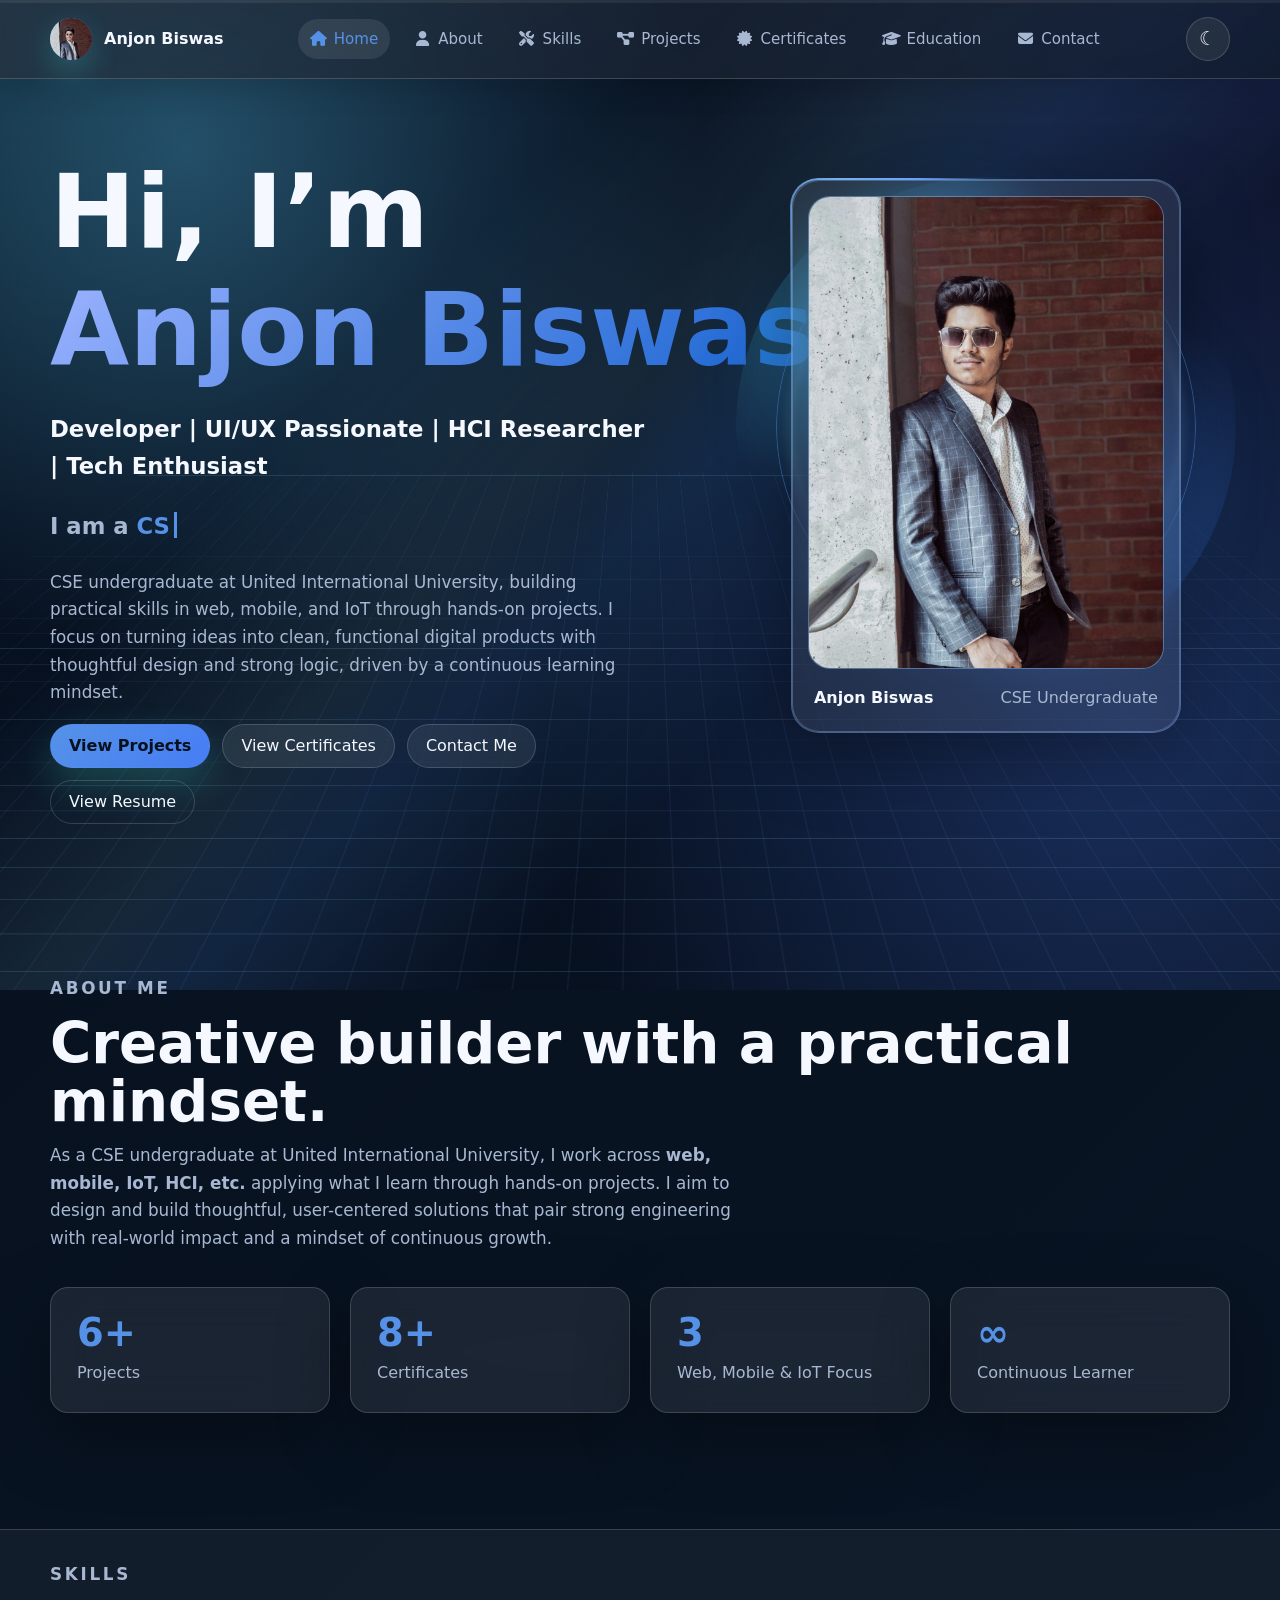
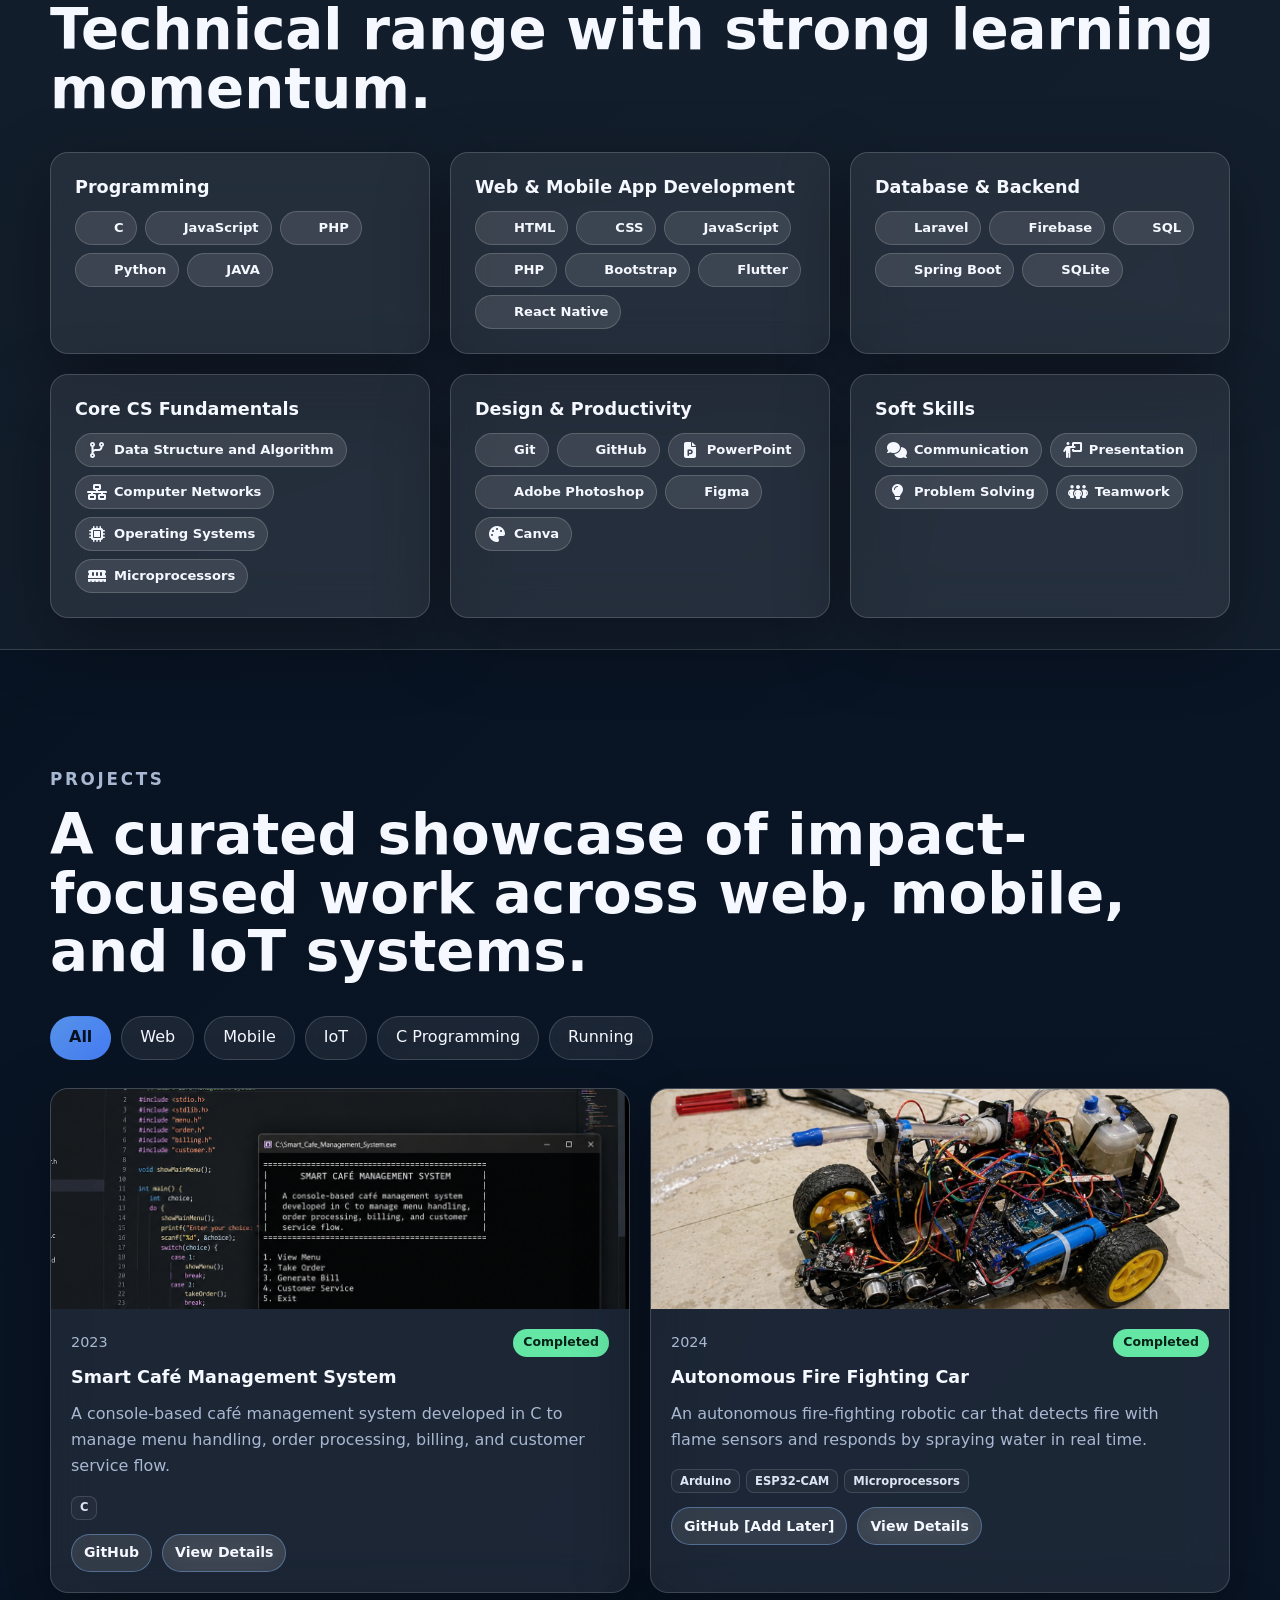
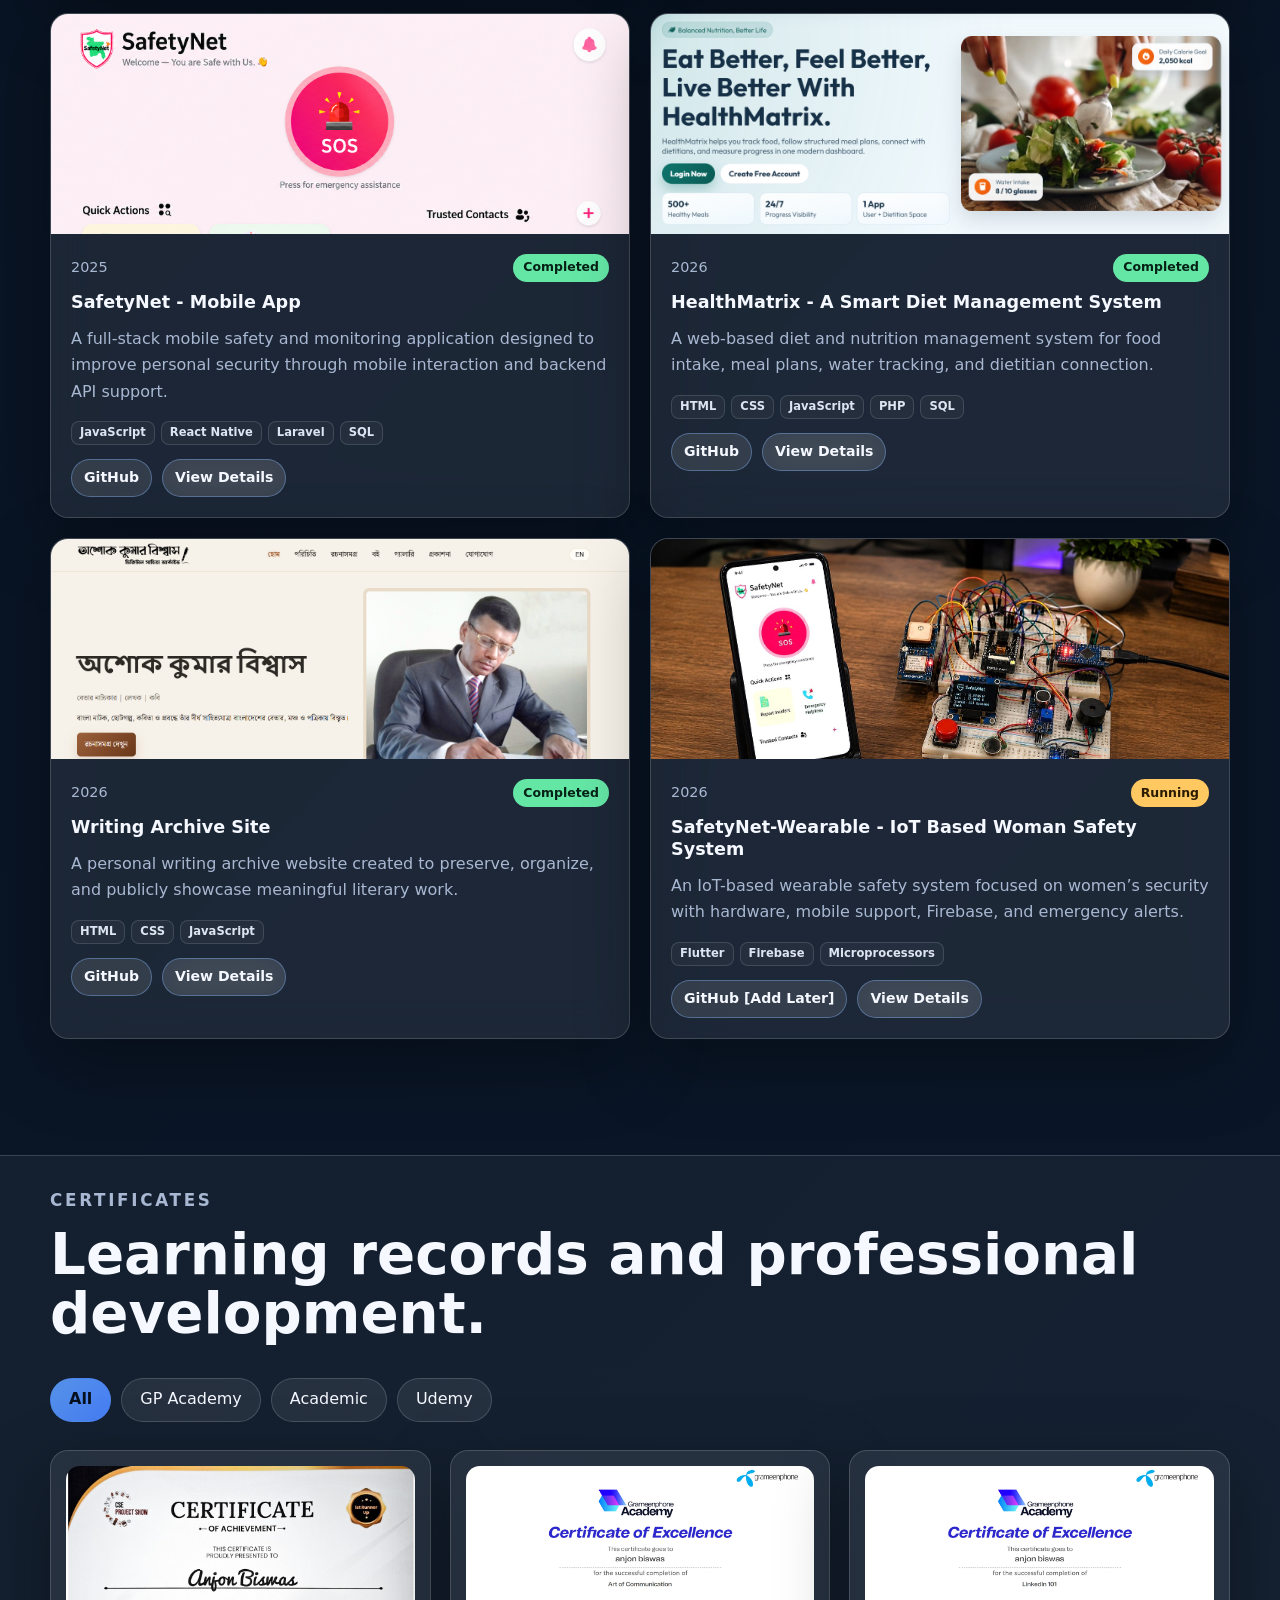
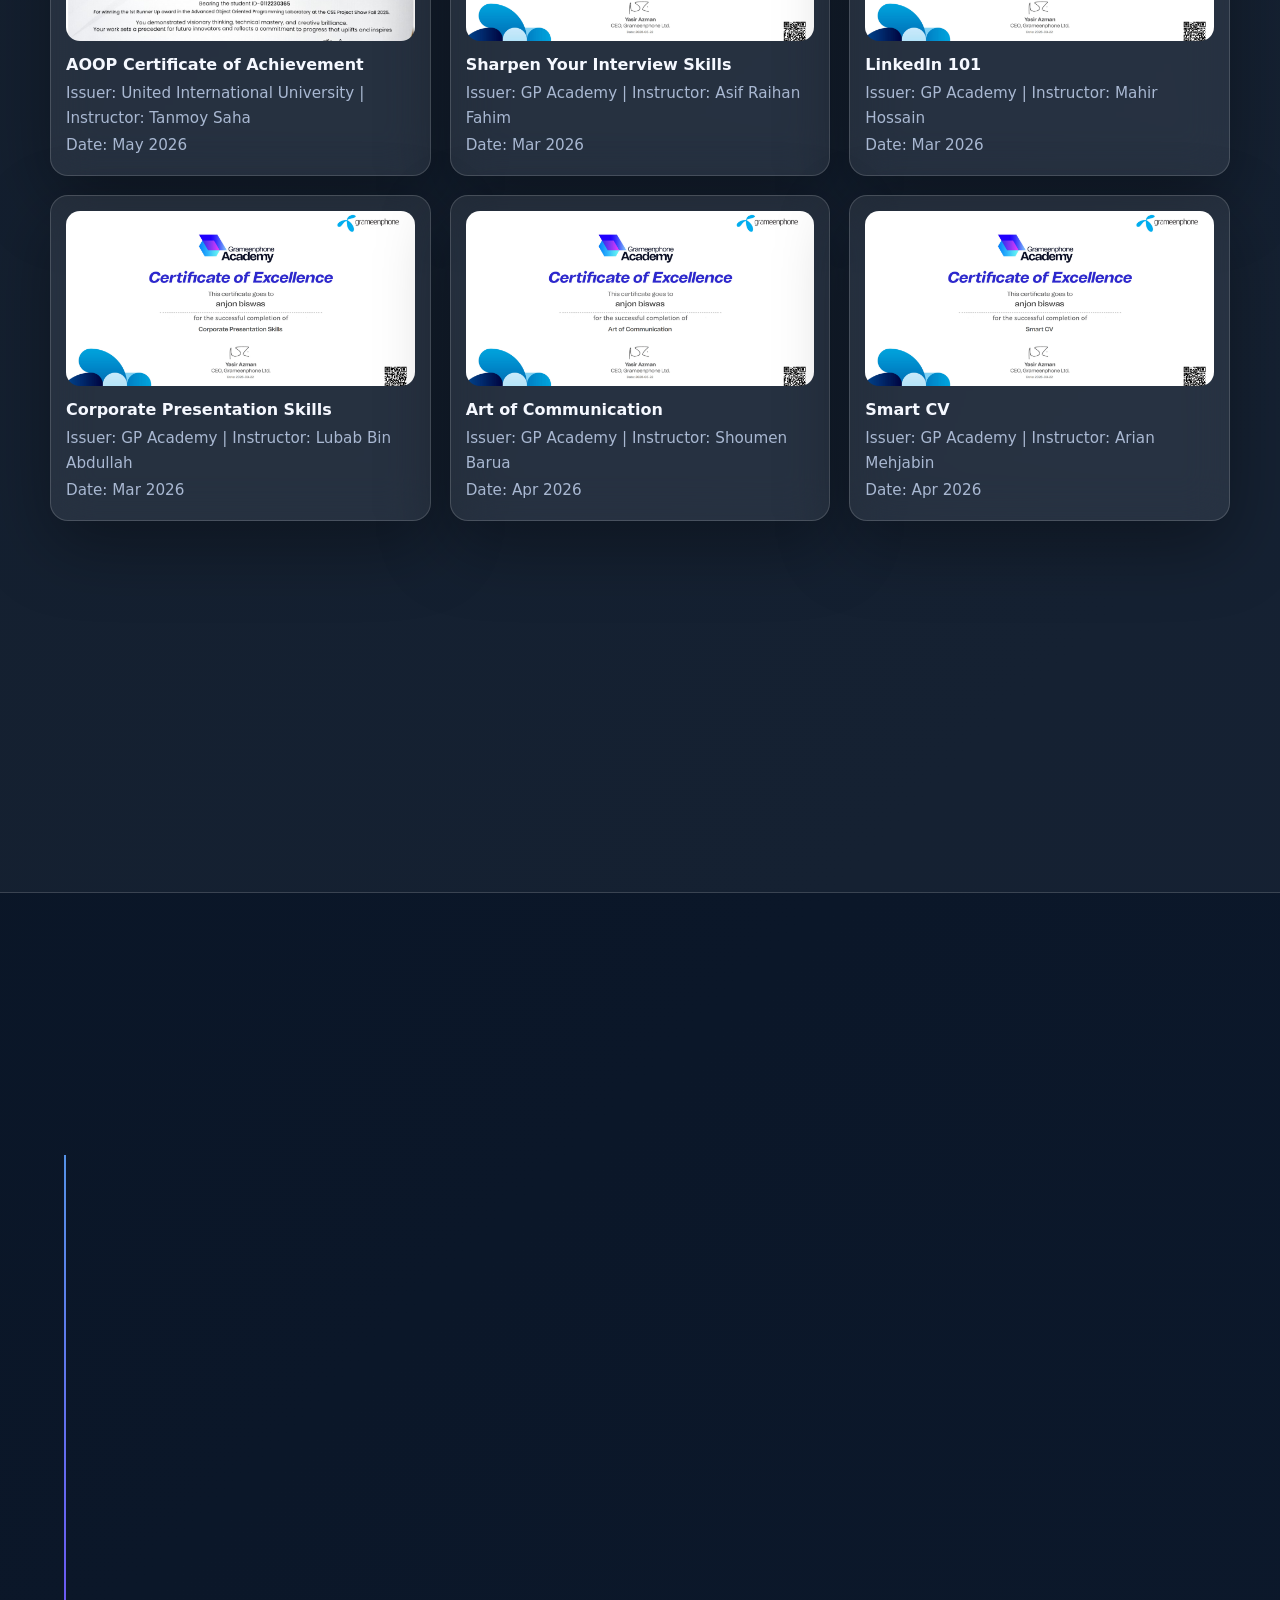
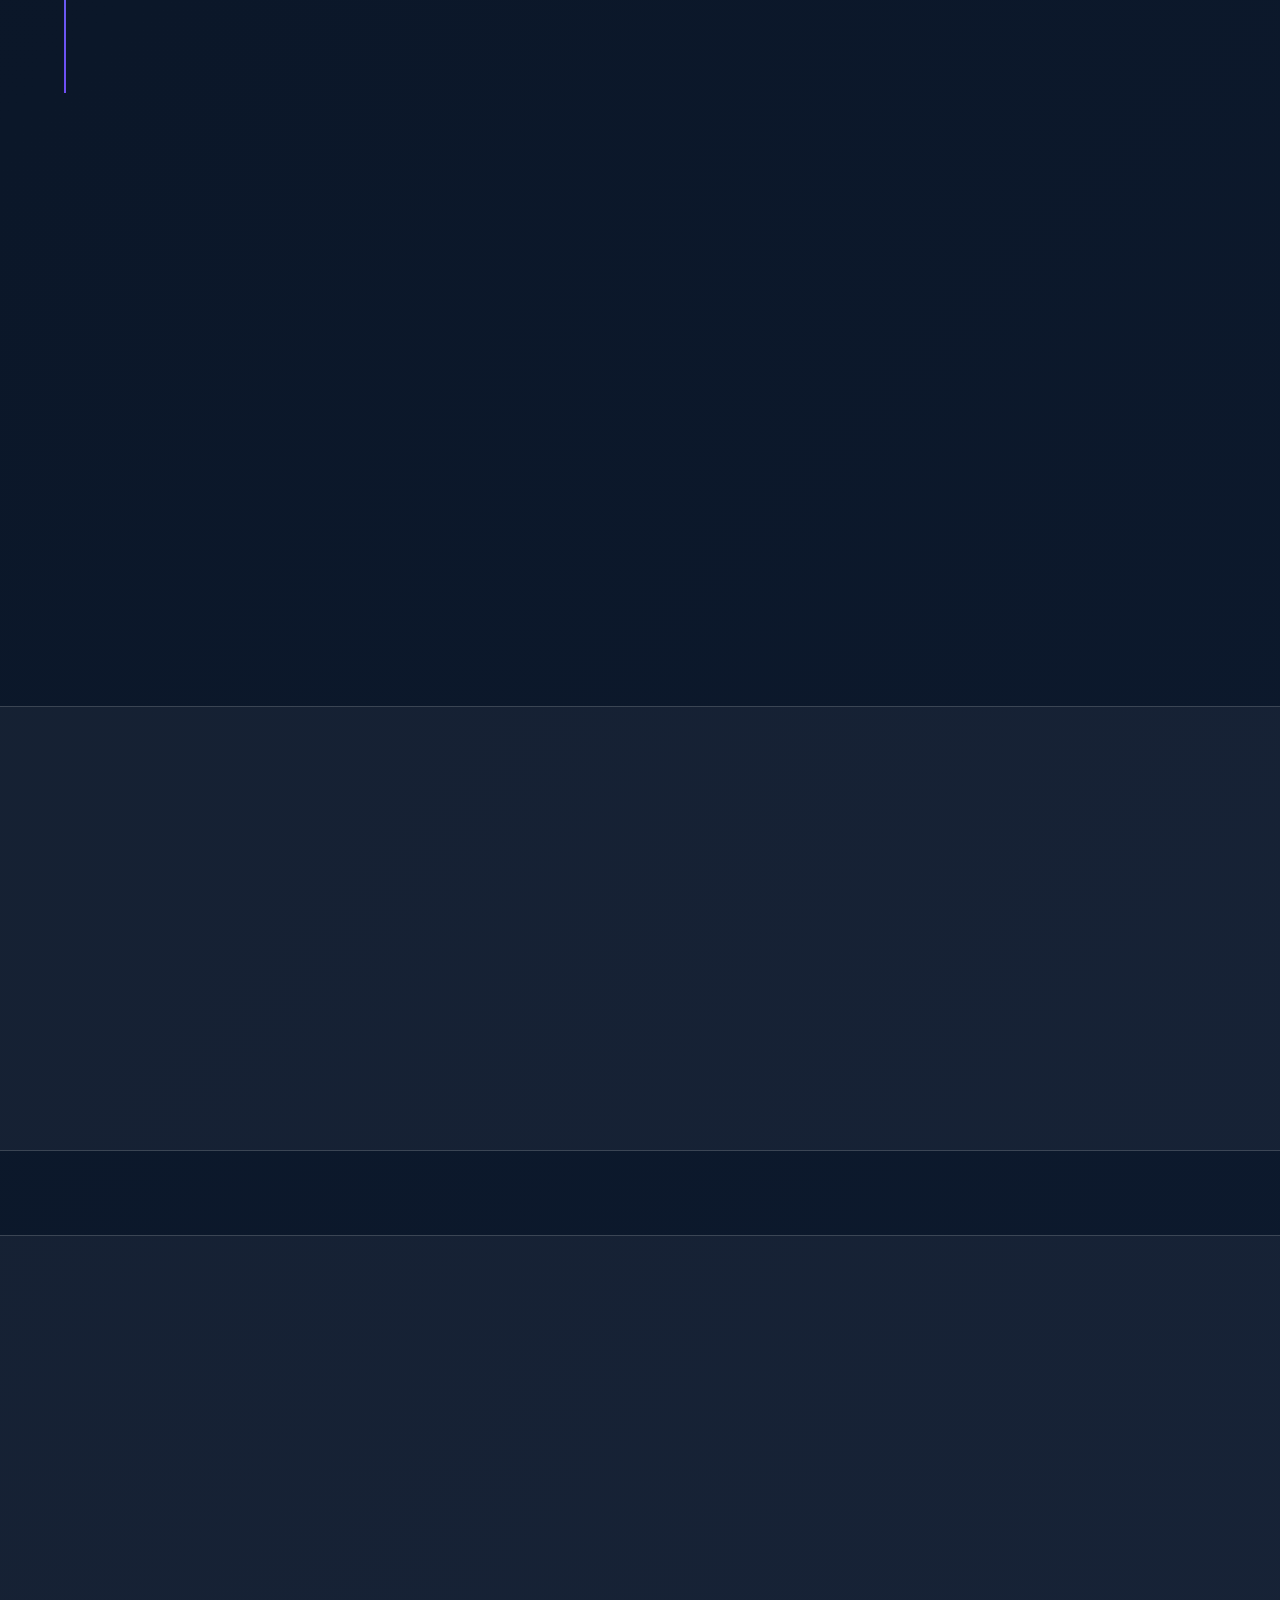
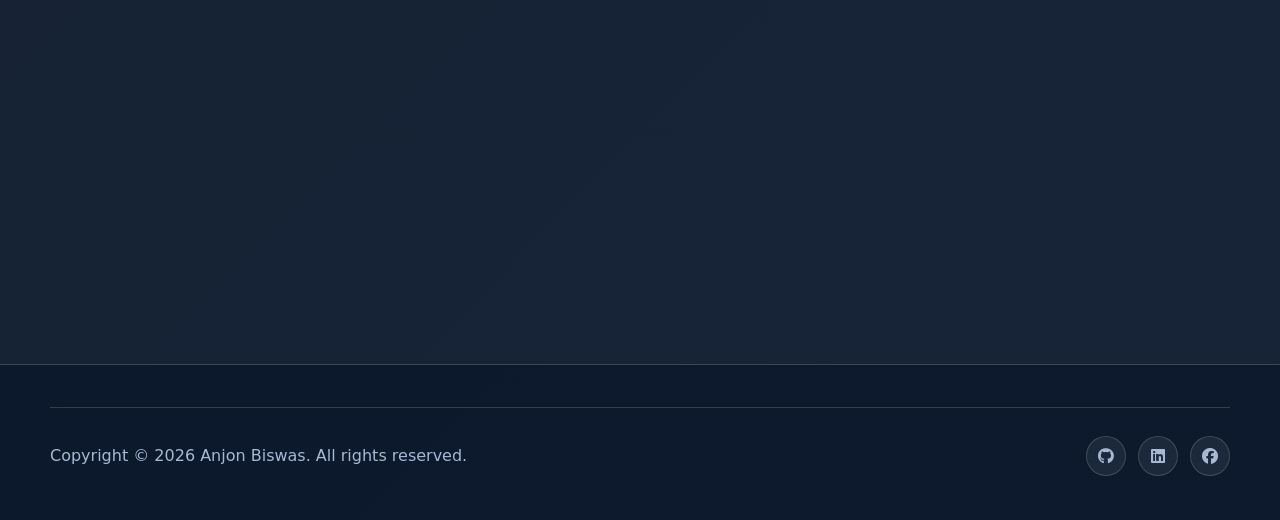
==== index.html @ 7ba8fc18 "UI updated" ====
<!DOCTYPE html>
<html lang="en">
<head>
  <meta charset="UTF-8">
  <meta name="viewport" content="width=device-width, initial-scale=1.0">
  <meta name="description" content="Personal portfolio website for Anjon Biswas, showcasing projects, certificates, skills, education, achievements, experience, and contact information.">
  <title>Anjon Biswas | Portfolio</title>
  <link rel="stylesheet" href="https://cdn.jsdelivr.net/gh/devicons/devicon@latest/devicon.min.css">
  <link rel="stylesheet" href="https://cdnjs.cloudflare.com/ajax/libs/font-awesome/6.5.2/css/all.min.css">
  <link rel="stylesheet" href="style.css">
</head>
<body>
  <div class="scroll-progress" aria-hidden="true">
    <span class="scroll-progress-bar"></span>
  </div>
  <header class="site-header" id="top">
        <nav class="navbar" aria-label="Primary navigation">
      <a href="#home" class="brand" aria-label="Anjon Biswas home">
        <span class="brand-mark">
          <img src="assets/IMG_20250122_001423_316%20copy.jpg" alt="Anjon Biswas logo portrait" class="brand-mark-image">
        </span>
        <span>Anjon Biswas</span>
      </a>

      <div class="nav-panel">
        <ul class="nav-links">
          <li><a href="#home" class="nav-link active"><i class="fa-solid fa-house" aria-hidden="true"></i><span>Home</span></a></li>
          <li><a href="#about" class="nav-link"><i class="fa-solid fa-user" aria-hidden="true"></i><span>About</span></a></li>
          <li><a href="#skills" class="nav-link"><i class="fa-solid fa-screwdriver-wrench" aria-hidden="true"></i><span>Skills</span></a></li>
          <li><a href="#projects" class="nav-link"><i class="fa-solid fa-diagram-project" aria-hidden="true"></i><span>Projects</span></a></li>
          <li><a href="#certificates" class="nav-link"><i class="fa-solid fa-certificate" aria-hidden="true"></i><span>Certificates</span></a></li>
          <li><a href="#education" class="nav-link"><i class="fa-solid fa-graduation-cap" aria-hidden="true"></i><span>Education</span></a></li>
          <li><a href="#contact" class="nav-link"><i class="fa-solid fa-envelope" aria-hidden="true"></i><span>Contact</span></a></li>
        </ul>
      </div>

      <div class="nav-actions">
        <button class="theme-toggle" type="button" aria-label="Toggle dark and light mode">
          <span class="theme-icon" aria-hidden="true">?</span>
        </button>
        <button class="nav-toggle" type="button" aria-label="Open navigation menu" aria-expanded="false">
          <span></span>
          <span></span>
          <span></span>
        </button>
      </div>
    </nav>
  </header>

  <main>
    <section class="hero section" id="home">
      <div class="hero-bg" aria-hidden="true">
        <span class="shape shape-one"></span>
        <span class="shape shape-two"></span>
        <span class="shape shape-three"></span>
      </div>

      <div class="hero-content">
        <div class="hero-copy reveal">
                  <h1>Hi, I’m <span>Anjon Biswas</span></h1>
          <p class="hero-role">Developer | UI/UX Passionate | HCI Researcher | Tech Enthusiast</p>
          <p class="typing-line">I am a <span id="typingText"></span><span class="cursor" aria-hidden="true"></span></p>
          <p class="hero-intro">
CSE undergraduate at United International University, building practical skills in web, mobile, and IoT through hands-on projects. I focus on turning ideas into clean, functional digital products with thoughtful design and strong logic, driven by a continuous learning mindset.          </p>

          <div class="hero-actions" aria-label="Portfolio actions">
            <a href="#projects" class="btn btn-primary">View Projects</a>
            <a href="#certificates" class="btn btn-secondary">View Certificates</a>
            <a href="#contact" class="btn btn-secondary">Contact Me</a>
            <button id="viewCvBtn" class="btn btn-ghost" type="button" aria-label="View CV">View Resume</button>
          </div>
        </div>

        <div class="hero-visual reveal">
          <div class="profile-orbit" aria-hidden="true"></div>
          <div class="profile-card">
            <div class="profile-photo">
              <img src="assets/IMG_20250122_001423_316%20copy.jpg" alt="Portrait photo of Anjon Biswas">
            </div>
            <div class="profile-meta">
              <strong>Anjon Biswas</strong>
              <span>CSE Undergraduate</span>
            </div>
          </div>
        </div>
      </div>
    </section>

    <section class="section" id="about">
      <div class="section-heading reveal">
        <p class="eyebrow">About Me</p>
        <h2>Creative builder with a practical mindset.</h2>
        <p>
          As a CSE undergraduate at United International University, I work across <b>web, mobile, IoT, HCI, etc.</b> applying what I learn through hands-on projects. I aim to design and build thoughtful, user-centered solutions that pair strong engineering with real-world impact and a mindset of continuous growth.
        </p>
      </div>

      <div class="stats-grid">
        <article class="stat-card reveal">
          <strong data-counter="6">0</strong>
          <span>Projects</span>
        </article>
        <article class="stat-card reveal">
          <strong data-counter="8">0</strong>
          <span>Certificates</span>
        </article>
        <article class="stat-card reveal">
          <strong>3</strong>
          <span>Web, Mobile & IoT Focus</span>
        </article>
        <article class="stat-card reveal">
          <strong>∞</strong>
          <span>Continuous Learner</span>
        </article>
      </div>
    </section>

    <section class="section alt-section" id="skills">
      <div class="section-heading reveal">
        <p class="eyebrow">Skills</p>
        <h2>Technical range with strong learning momentum.</h2>
      </div>

      <div class="skills-grid">
        <article class="skill-card reveal">
          <h3>Programming</h3>
          <div class="badge-list">
            <span class="skill-badge"><i class="devicon-c-plain" aria-hidden="true"></i><span>C</span></span>
            <span class="skill-badge"><i class="devicon-javascript-plain" aria-hidden="true"></i><span>JavaScript</span></span>
            <span class="skill-badge"><i class="devicon-php-plain" aria-hidden="true"></i><span>PHP</span></span>
            <span class="skill-badge"><i class="devicon-python-plain" aria-hidden="true"></i><span>Python</span></span>
            <span class="skill-badge"><i class="devicon-java-plain" aria-hidden="true"></i><span>JAVA</span></span>
          </div>
        </article>
        <article class="skill-card reveal">
          <h3>Web & Mobile App Development</h3>
          <div class="badge-list">
            <span class="skill-badge"><i class="devicon-html5-plain" aria-hidden="true"></i><span>HTML</span></span>
            <span class="skill-badge"><i class="devicon-css3-plain" aria-hidden="true"></i><span>CSS</span></span>
            <span class="skill-badge"><i class="devicon-javascript-plain" aria-hidden="true"></i><span>JavaScript</span></span>
            <span class="skill-badge"><i class="devicon-php-plain" aria-hidden="true"></i><span>PHP</span></span>
                        <span class="skill-badge"><i class="devicon-bootstrap-plain" aria-hidden="true"></i><span>Bootstrap</span></span>
                                   <span class="skill-badge"><i class="devicon-flutter-plain" aria-hidden="true"></i><span>Flutter</span></span>
 <span class="skill-badge"><i class="devicon-react-original" aria-hidden="true"></i><span>React Native</span></span>

          </div>
        </article>
        
        <article class="skill-card reveal">
          <h3>Database & Backend</h3>
          <div class="badge-list">
            <span class="skill-badge"><i class="devicon-laravel-plain" aria-hidden="true"></i><span>Laravel</span></span>
            <span class="skill-badge"><i class="devicon-firebase-plain" aria-hidden="true"></i><span>Firebase</span></span>
                        <span class="skill-badge"><i class="devicon-azuresqldatabase-plain" aria-hidden="true"></i><span>SQL</span></span>
<span class="skill-badge"><i class="devicon-spring-plain" aria-hidden="true"></i><span>Spring Boot</span></span>

            <span class="skill-badge"><i class="devicon-sqlite-plain" aria-hidden="true"></i><span>SQLite</span></span>
          </div>
        </article>
        <article class="skill-card reveal">
          <h3>Core CS Fundamentals</h3>
          <div class="badge-list">
            <span class="skill-badge"><i class="fa-solid fa-code-branch" aria-hidden="true"></i><span>Data Structure and Algorithm</span></span>
            <span class="skill-badge"><i class="fa-solid fa-network-wired" aria-hidden="true"></i><span>Computer Networks</span></span>
            <span class="skill-badge"><i class="fa-solid fa-microchip" aria-hidden="true"></i><span>Operating Systems</span></span>
            <span class="skill-badge"><i class="fa-solid fa-memory" aria-hidden="true"></i><span>Microprocessors</span></span>
          </div>
        </article>
        <article class="skill-card reveal">
          <h3>Design & Productivity</h3>
          <div class="badge-list">
            <span class="skill-badge"><i class="devicon-git-plain" aria-hidden="true"></i><span>Git</span></span>
            <span class="skill-badge"><i class="devicon-github-original" aria-hidden="true"></i><span>GitHub</span></span>
            <span class="skill-badge"><i class="fa-solid fa-file-powerpoint" aria-hidden="true"></i><span>PowerPoint</span></span><span class="skill-badge"><i class="devicon-photoshop-plain" aria-hidden="true"></i><span>Adobe Photoshop</span></span>
            <span class="skill-badge"><i class="devicon-figma-plain" aria-hidden="true"></i><span>Figma</span></span>
            
            <span class="skill-badge"><i class="fa-solid fa-palette" aria-hidden="true"></i><span>Canva</span></span>
          </div>
        </article>
        <article class="skill-card reveal">
          <h3>Soft Skills</h3>
          <div class="badge-list">
            <span class="skill-badge"><i class="fa-solid fa-comments" aria-hidden="true"></i><span>Communication</span></span>
            <span class="skill-badge"><i class="fa-solid fa-person-chalkboard" aria-hidden="true"></i><span>Presentation</span></span>
            <span class="skill-badge"><i class="fa-solid fa-lightbulb" aria-hidden="true"></i><span>Problem Solving</span></span>
            <span class="skill-badge"><i class="fa-solid fa-people-group" aria-hidden="true"></i><span>Teamwork</span></span>
          </div>
        </article>
      </div>
    </section>

    <section class="section" id="projects">
      <div class="section-heading reveal">
        <p class="eyebrow">Projects</p>
        <h2>A curated showcase of impact-focused work across web, mobile, and IoT systems.</h2>
      </div>

      <div class="filter-row reveal" aria-label="Project filters">
        <button class="filter-btn active" type="button" data-project-filter="all">All</button>
        <button class="filter-btn" type="button" data-project-filter="web">Web</button>
        <button class="filter-btn" type="button" data-project-filter="mobile">Mobile</button>
        <button class="filter-btn" type="button" data-project-filter="iot">IoT</button>
        <button class="filter-btn" type="button" data-project-filter="c-programming">C Programming</button>
        <button class="filter-btn" type="button" data-project-filter="running">Running</button>
      </div>

      <div class="project-grid">
        <article class="project-card reveal" data-category="c-programming" data-status="Completed">
          <div class="project-image">
            <img src="assets/Smart Café Management System.png" alt="Screenshot of Smart Café Management System">
          </div>
          <div class="project-body">
            <div class="project-topline">
              <span>2023</span>
              <span class="status completed">Completed</span>
            </div>
            <h3>Smart Café Management System</h3>
            <p>A console-based café management system developed in C to manage menu handling, order processing, billing, and customer service flow.</p>
            <div class="badge-list"><span>C</span></div>
            <div class="card-actions">
              <a href="https://github.com/AnjonBiswas/Smart-Cafe-Management-System" target="_blank" rel="noreferrer" aria-label="GitHub repository for Smart Café Management System">GitHub</a>
              <button class="text-btn project-details" type="button">View Details</button>
            </div>
          </div>
        </article>


        <article class="project-card reveal autonomous-fire-card" data-category="iot" data-status="Completed">
          <div class="project-image">
            <img src="assets/Autonomous Fire Fighting Car.png" alt="Prototype of Autonomous Fire Fighting Car">
          </div>
          <div class="project-body">
            <div class="project-topline">
              <span>2024</span>
              <span class="status completed">Completed</span>
            </div>
            <h3>Autonomous Fire Fighting Car</h3>
            <p>An autonomous fire-fighting robotic car that detects fire with flame sensors and responds by spraying water in real time.</p>
            <div class="badge-list"><span>Arduino</span><span>ESP32-CAM</span><span>Microprocessors</span></div>
            <div class="card-actions">
              <a href="#" aria-label="GitHub link placeholder for Autonomous Fire Fighting Car">GitHub [Add Later]</a>
              <button class="text-btn project-details" type="button">View Details</button>
            </div>
          </div>
        </article>

        <article class="project-card reveal" id="project-safetynet-mobile-app" data-category="mobile" data-status="Completed">
          <div class="project-image">
            <img src="assets/SafetyNet-mobile app.png" alt="Screenshot of SafetyNet Mobile App">
          </div>
          <div class="project-body">
            <div class="project-topline">
              <span>2025</span>
              <span class="status completed">Completed</span>
            </div>
            <h3>SafetyNet - Mobile App</h3>
            <p>A full-stack mobile safety and monitoring application designed to improve personal security through mobile interaction and backend API support.</p>
            <div class="badge-list"><span>JavaScript</span><span>React Native</span><span>Laravel</span><span>SQL</span></div>
            <div class="card-actions">
              <a href="https://github.com/AnjonBiswas/SafetyNet-Mobile-App" target="_blank" rel="noreferrer">GitHub</a>
              <button class="text-btn project-details" type="button">View Details</button>
            </div>
          </div>
        </article>

        <article class="project-card reveal" data-category="web" data-status="Completed">
          <div class="project-image">
            <img src="assets/HealthMatrix.png" alt="Screenshot of HealthMatrix system">
          </div>
          <div class="project-body">
            <div class="project-topline">
              <span>2026</span>
              <span class="status completed">Completed</span>
            </div>
            <h3>HealthMatrix - A Smart Diet Management System</h3>
            <p>A web-based diet and nutrition management system for food intake, meal plans, water tracking, and dietitian connection.</p>
            <div class="badge-list"><span>HTML</span><span>CSS</span><span>JavaScript</span><span>PHP</span><span>SQL</span></div>
            <div class="card-actions">
              <a href="https://github.com/AnjonBiswas/HealthMatrix---A-Smart-Diet-Management-System" target="_blank" rel="noreferrer">GitHub</a>
              <button class="text-btn project-details" type="button">View Details</button>
            </div>
          </div>
        </article>

        <article class="project-card reveal" data-category="web" data-status="Completed">
          <div class="project-image">
            <img src="assets/Writing Archive Site.png" alt="Screenshot of Writing Archive Site">
          </div>
          <div class="project-body">
            <div class="project-topline">
              <span>2026</span>
              <span class="status completed">Completed</span>
            </div>
            <h3>Writing Archive Site</h3>
            <p>A personal writing archive website created to preserve, organize, and publicly showcase meaningful literary work.</p>
            <div class="badge-list"><span>HTML</span><span>CSS</span><span>JavaScript</span></div>
            <div class="card-actions">
              <a href="https://github.com/AnjonBiswas/writing_archive_site" target="_blank" rel="noreferrer">GitHub</a>
              <button class="text-btn project-details" type="button">View Details</button>
            </div>
          </div>
        </article>

        <article class="project-card reveal" data-category="iot mobile running" data-status="Running / In Progress">
          <div class="project-image">
            <img src="assets/SafetyNet-Wearable.jpg" alt="Screenshot of SafetyNet-Wearable system">
          </div>
          <div class="project-body">
            <div class="project-topline">
              <span>2026</span>
              <span class="status running">Running</span>
            </div>
            <h3>SafetyNet-Wearable - IoT Based Woman Safety System</h3>
            <p>An IoT-based wearable safety system focused on women’s security with hardware, mobile support, Firebase, and emergency alerts.</p>
            <div class="badge-list"><span>Flutter</span><span>Firebase</span><span>Microprocessors</span></div>
            <div class="card-actions">
              <a href="#" aria-label="GitHub link placeholder for SafetyNet Wearable">GitHub [Add Later]</a>
              <button class="text-btn project-details" type="button">View Details</button>
            </div>
          </div>
        </article>
      </div>
    </section>

    <section class="section alt-section" id="certificates">
      <div class="section-heading reveal">
        <p class="eyebrow">Certificates</p>
        <h2>Learning records and professional development.</h2>
      </div>

      <div class="filter-row reveal" aria-label="Certificate filters">
        <button class="filter-btn active" type="button" data-certificate-filter="all">All</button>
        <button class="filter-btn" type="button" data-certificate-filter="GP Academy">GP Academy</button>
        <button class="filter-btn" type="button" data-certificate-filter="United International University">Academic</button>
        <button class="filter-btn" type="button" data-certificate-filter="Udemy">Udemy</button>
      </div>

      <div class="certificate-grid">
        <article class="certificate-card reveal" data-issuer="United International University">
          <div class="certificate-image">
            <img src="assets/Award%20Certificate%20AOOP.jpg" alt="Advanced Object-Oriented Programming Excellence Award">
          </div>
          <h3>AOOP Certificate of Achievement</h3>
          <p>Issuer: United International University <span class="certificate-instructor">Instructor: Tanmoy Saha</span></p>
          <p>Date: May 2026</p>
        </article>
        <article class="certificate-card reveal" data-issuer="GP Academy">
          <div class="certificate-image">
            <img src="assets/certificate-sharpen-your-interview-skills.jpg" alt="Sharpen Your Interview Skills certificate">
          </div>
          <h3>Sharpen Your Interview Skills</h3>
          <p>Issuer: GP Academy <span class="certificate-instructor">Instructor: Asif Raihan Fahim</span></p>
          <p>Date: Mar 2026</p>
        </article>
        <article class="certificate-card reveal" data-issuer="GP Academy">
          <div class="certificate-image">
            <img src="assets/certificate-linkedin-101.jpg" alt="LinkedIn 101 certificate">
          </div>
          <h3>LinkedIn 101</h3>
          <p>Issuer: GP Academy <span class="certificate-instructor">Instructor: Mahir Hossain</span></p>
          <p>Date: Mar 2026</p>
        </article>
        <article class="certificate-card reveal" data-issuer="GP Academy">
          <div class="certificate-image">
            <img src="assets/certificate-corporate-presentation-skills.jpg" alt="Corporate Presentation Skills certificate">
          </div>
          <h3>Corporate Presentation Skills</h3>
          <p>Issuer: GP Academy <span class="certificate-instructor">Instructor: Lubab Bin Abdullah</span></p>
          <p>Date: Mar 2026</p>
        </article>
        <article class="certificate-card reveal" data-issuer="GP Academy">
          <div class="certificate-image">
            <img src="assets/certificate-art-of-communication.jpg" alt="Art of Communication certificate">
          </div>
          <h3>Art of Communication</h3>
          <p>Issuer: GP Academy <span class="certificate-instructor">Instructor: Shoumen Barua</span></p>
          <p>Date: Apr 2026</p>
        </article>
        <article class="certificate-card reveal" data-issuer="GP Academy">
          <div class="certificate-image">
            <img src="assets/certificate-smart-cv.jpg" alt="Smart CV certificate">
          </div>
          <h3>Smart CV</h3>
          <p>Issuer: GP Academy <span class="certificate-instructor">Instructor: Arian Mehjabin</span></p>
          <p>Date: Apr 2026</p>
        </article>
        <article class="certificate-card reveal" data-issuer="Udemy">
          <div class="certificate-image">
            <img src="assets/Master%20HTML%20and%20CSS%20by%20building%20real%20world%20projects.jpg" alt="Master HTML and CSS by Building Real World Projects certificate">
          </div>
          <h3>Master HTML and CSS by Building Real World Projects</h3>
          <p>Issuer: Udemy <span class="certificate-instructor">Instructor: Anisul Islam</span></p>
          <p>Date: Mar 2025</p>
        </article>
        <article class="certificate-card reveal" data-issuer="Udemy">
          <div class="certificate-image">
            <img src="assets/Deep%20Dive%20into%20OpenAI%20Models.jfif" alt="Deep Dive into OpenAI Models certificate">
          </div>
          <h3>Deep Dive into OpenAI Models: Master o3, o4-mini & Beyond</h3>
          <p>Issuer: Udemy <span class="certificate-instructor">Instructor: Anton Voroniuk</span></p>
          <p>Date: Sep 2025</p>
        </article>
      </div>
    </section>

    <section class="section" id="education">
      <div class="section-heading reveal">
        <p class="eyebrow">Education</p>
        <h2>Academic background.</h2>
      </div>

      <div class="timeline">
        <article class="timeline-item reveal">
          <span class="timeline-dot"></span>
          <div class="timeline-card">
            <span class="timeline-date">Currently Studying</span>
            <h3>Degree / Program: Computer Science and Engineering</h3>
            <p>Institution: <a href="https://www.uiu.ac.bd" target="_blank" rel="noreferrer">United International University, Dhaka</a></p>
            <p>Relevant coursework: Software, HCI</p>
          </div>
        </article>
        
        <article class="timeline-item reveal">
          <span class="timeline-dot"></span>
          <div class="timeline-card">
            <span class="timeline-date">2021</span>
            <h3>Degree / Program: Higher Secondary School Certificate (HSC)</h3>
            <p>Institution: <a href="https://jsbgmsc.jessoreboard.gov.bd/" target="_blank" rel="noreferrer">Jashore Shikkha Board Govt. Model School and College</a></p>
            <p>Relevant coursework: Science</p>
          </div>
        </article>
        <article class="timeline-item reveal">
          <span class="timeline-dot"></span>
          <div class="timeline-card">
            <span class="timeline-date">2019</span>
            <h3>Degree / Program: Secondary School Certificate (SSC)</h3>
            <p>Institution: <a href="https://jsbgmsc.jessoreboard.gov.bd/" target="_blank" rel="noreferrer">Jashore Shikkha Board Govt. Model School and College</a></p>
            <p>Relevant coursework: Science</p>
          </div>
        </article>
      </div>
    </section>
    <section class="section" id="achievements">
      <div class="section-heading reveal">
        <p class="eyebrow">Achievements</p>
        <h2>Milestones worth highlighting.</h2>
      </div>

      <div class="achievement-grid">
        <article class="achievement-card reveal">
          <span>Mar 4, 2026</span>
          <h3>1st Runner Up</h3>
          <p>UIU CSE Project Show</p>
          <p><a href="#project-safetynet-mobile-app" class="achievement-link">SafetyNet App</a> was recognized as a top project in AOOP for practical impact, system depth, and presentation quality.</p>
        </article>
      </div>
    </section>

    <section class="section alt-section" id="gallery">
      <div class="section-heading reveal">
        <p class="eyebrow">Gallery / Works</p>
        <h2>Visual archive for projects, certificates, events, and UI designs.</h2>
      </div>

      <div class="gallery-grid">
        <div class="gallery-item reveal">
          <img src="assets/20260304_143246.jpg" alt="Anjon Biswas at a project showcase event">
        </div>
        <div class="gallery-item reveal">
          <img src="assets/IMG_9018%20copy.JPG" alt="Anjon Biswas Presenting Award rest">
        </div>
       
        <div class="gallery-item reveal">
          <img src="assets/SafetyNet_Poster.jpg" alt="SafetyNet project poster design">
        </div>
        
    </section>

    <section class="section contact-section" id="contact">
      <div class="section-heading reveal">
        <p class="eyebrow">Contact</p>
        <h2>Let’s build something meaningful.</h2>
      </div>

      <div class="contact-layout">
        <div class="contact-info reveal">
          <a href="mailto:abanjon123@gmail.com"><i class="fa-solid fa-envelope" aria-hidden="true"></i><span>abanjon123@gmail.com</span></a>
          <a href="https://github.com/AnjonBiswas" target="_blank" rel="noreferrer"><i class="fa-brands fa-github" aria-hidden="true"></i><span>github.com/AnjonBiswas</span></a>
          <a href="https://www.linkedin.com/in/anjonbiswas223/" target="_blank" rel="noreferrer"><i class="fa-brands fa-linkedin" aria-hidden="true"></i><span>linkedin.com/in/anjonbiswas223</span></a>
          <a href="https://www.facebook.com/anjonverse" target="_blank" rel="noreferrer"><i class="fa-brands fa-facebook" aria-hidden="true"></i><span>facebook.com/anjonverse</span></a>
        </div>

        <form class="contact-form reveal" novalidate>
          <div class="form-row">
            <label for="name">Name</label>
            <input type="text" id="name" name="name" placeholder="Your name" required>
          </div>
          <div class="form-row">
            <label for="email">Email</label>
            <input type="email" id="email" name="email" placeholder="you@example.com" required>
          </div>
          <div class="form-row">
            <label for="subject">Subject</label>
            <input type="text" id="subject" name="subject" placeholder="Project, internship, collaboration..." required>
          </div>
          <div class="form-row">
            <label for="message">Message</label>
            <textarea id="message" name="message" rows="5" placeholder="Write your message" required></textarea>
          </div>
          <button class="btn btn-primary" type="submit">Send Message</button>
          <p class="form-status" aria-live="polite"></p>
        </form>
      </div>
    </section>
  </main>

  <footer class="footer">
    <p>Copyright © <span id="year"></span> Anjon Biswas. All rights reserved.</p>
    <div class="footer-links">
      <a href="https://github.com/AnjonBiswas" target="_blank" rel="noreferrer" aria-label="GitHub" title="GitHub"><i class="fa-brands fa-github" aria-hidden="true"></i></a>
      <a href="https://www.linkedin.com/in/anjonbiswas223/" target="_blank" rel="noreferrer" aria-label="LinkedIn" title="LinkedIn"><i class="fa-brands fa-linkedin" aria-hidden="true"></i></a>
      <a href="https://www.facebook.com/anjonverse" target="_blank" rel="noreferrer" aria-label="Facebook" title="Facebook"><i class="fa-brands fa-facebook" aria-hidden="true"></i></a>
    </div>
  </footer>

  <button class="back-to-top" type="button" aria-label="Back to top">↑</button>

  <div class="custom-cursor" aria-hidden="true">
    <span class="cursor-pointer"></span>
  </div>

  <div class="modal" id="modal" aria-hidden="true" role="dialog" aria-modal="true" aria-labelledby="modalTitle">
    <div class="modal-backdrop" data-close-modal></div>
    <div class="modal-panel" role="document">
      <button class="modal-close" type="button" aria-label="Close modal" data-close-modal>&times;</button>
      <div class="modal-media placeholder-media" role="img" aria-label="[Preview Image]"><span>[Project Screenshot]</span></div>
      <p class="eyebrow" id="modalMeta"></p>
      <h2 id="modalTitle"></h2>
      <div id="modalContent"></div>
      <div class="modal-actions" id="modalActions"></div>
    </div>
  </div>


  <div class="modal" id="screenshotModal" aria-hidden="true" role="dialog" aria-modal="true" aria-labelledby="screenshotTitle">
    <div class="modal-backdrop" data-close-screenshot-modal></div>
    <div class="modal-panel screenshot-panel" role="document">
      <button class="modal-close" type="button" aria-label="Close screenshot modal" data-close-screenshot-modal>&times;</button>
      <p class="eyebrow" id="screenshotEyebrow">Project Screenshot</p>
      <h2 id="screenshotTitle">Screenshot</h2>
      <div class="modal-media screenshot-media">
        <button id="screenshotPrevBtn" class="screenshot-arrow screenshot-arrow-prev" type="button" aria-label="View previous image">&#10094;</button>
        <img id="screenshotImage" src="" alt="Project screenshot preview">
        <button id="screenshotNextBtn" class="screenshot-arrow screenshot-arrow-next" type="button" aria-label="View next image">&#10095;</button>
      </div>
      <p id="screenshotCounter" class="screenshot-counter" aria-live="polite"></p>
    </div>
  </div>

  <div class="modal" id="cvModal" aria-hidden="true" role="dialog" aria-modal="true" aria-labelledby="cvTitle">
    <div class="modal-backdrop" data-close-cv-modal></div>
    <div class="modal-panel cv-panel" role="document">
      <button class="modal-close" type="button" aria-label="Close CV modal" data-close-cv-modal>&times;</button>
      <p class="eyebrow">Curriculum Vitae of Anjon Biswas</p>
      <h2 id="cvTitle" class="sr-only">Anjon Biswas - CV</h2>
      <div
        class="cv-view"
        data-pdf-src="assets/Anjon%20-%20Graduate%20Professional%20Resume.pdf"
        data-pdf-title="Anjon Graduate Professional Resume">
        <div class="cv-toolbar" aria-label="CV viewer controls">
          <a
            id="cvOpenLink"
            class="btn btn-secondary"
            href="assets/Anjon%20-%20Graduate%20Professional%20Resume.pdf"
            target="_blank"
            rel="noreferrer">Open PDF</a>
          <buttonYou’re right, that version became visually heavy. I’ll switch it to a cleaner Framer-style hero: soft aurora gradients, premium glass accents, and subtle motion with much better readability/UX. I’m replacing the current hero background system now.
          
          
            id="cvDownloadLink"
            class="btn btn-secondary"
            type="button">Download Resume</button>
        </div>
        <div class="cv-canvas-wrap" id="cvEmbedWrap">
          <iframe id="cvFrame" title="Anjon Biswas CV" loading="lazy"></iframe>
          <div id="cvMobilePages" class="cv-mobile-pages" aria-label="CV mobile preview"></div>
        </div>
        <p id="cvStatus" class="cv-status" role="status" aria-live="polite"></p>
      </div>
    </div>
  </div>
  <script src="https://cdn.jsdelivr.net/npm/@emailjs/browser@4/dist/email.min.js"></script>
  <iframe id="downloadFrame" name="downloadFrame" style="display:none;" title="hidden download frame"></iframe>
  <script src="script.js"></script>
</body>
</html>
---- style.css ----
:root {
  color-scheme: dark;
  --bg: #07111f;
  --bg-soft: #0d1a2e;
  --surface: rgba(255, 255, 255, 0.08);
  --surface-strong: rgba(255, 255, 255, 0.13);
  --text: #f5f8ff;
  --muted: #a9b8d2;
  --accent: #5592e7;
  --accent-2: #6f4ef5;
  --accent-3: #467df5;
  --success: #64e6a5;
  --warning: #ffc861;
  --border: rgba(255, 255, 255, 0.16);
  --shadow: 0 24px 70px rgba(0, 0, 0, 0.34);
  --radius-lg: 28px;
  --radius-md: 18px;
  --radius-sm: 12px;
  --max-width: 1180px;
  --header-height: 78px;
  --spotlight-card-core: rgba(186, 239, 255, 0.6);
  --spotlight-card-mid: rgba(96, 147, 255, 0.28);
  --spotlight-card-blend: screen;
  --spotlight-visibility-factor: 1;
  --spotlight-global-core: rgba(192, 245, 255, 0.34);
  --spotlight-global-mid: rgba(104, 142, 255, 0.18);
  --spotlight-global-blend: screen;
  --spotlight-global-opacity: 0.3;
  --ease-smooth: cubic-bezier(0.22, 1, 0.36, 1);
  --ease-gentle: cubic-bezier(0.16, 1, 0.3, 1);
  --dur-fast: 180ms;
  --dur-medium: 280ms;
  --dur-slow: 520ms;
}

[data-theme="light"] {
  color-scheme: light;
  --bg: #edf2f8;
  --bg-soft: #e2e9f3;
  --surface: rgba(255, 255, 255, 0.96);
  --surface-strong: rgba(255, 255, 255, 0.995);
  --text: #091427;
  --muted: #44566f;
  --border: rgba(22, 37, 65, 0.16);
  --shadow: 0 12px 28px rgba(42, 63, 100, 0.11);
  --spotlight-card-core: rgba(14, 38, 94, 0.4);
  --spotlight-card-mid: rgba(95, 35, 182, 0.26);
  --spotlight-card-blend: multiply;
  --spotlight-visibility-factor: 1.2;
  --spotlight-global-core: rgba(20, 45, 103, 0.34);
  --spotlight-global-mid: rgba(105, 42, 190, 0.2);
  --spotlight-global-blend: multiply;
  --spotlight-global-opacity: 0.42;
}

[data-theme="light"] .site-header {
  background:
    linear-gradient(145deg, rgba(255, 255, 255, 0.96), rgba(255, 255, 255, 0.86)),
    color-mix(in srgb, var(--bg) 92%, transparent);
  box-shadow: 0 6px 16px rgba(48, 71, 109, 0.08);
}

[data-theme="light"] body {
  background:
    radial-gradient(circle at top left, rgba(90, 120, 176, 0.1), transparent 36rem),
    radial-gradient(circle at top right, rgba(120, 148, 196, 0.09), transparent 38rem),
    linear-gradient(135deg, var(--bg), var(--bg-soft));
}

[data-theme="light"] .hero-bg {
  background:
    radial-gradient(circle at 18% 22%, rgba(120, 170, 245, 0.24), transparent 36%),
    radial-gradient(circle at 84% 76%, rgba(118, 146, 232, 0.2), transparent 40%),
    linear-gradient(160deg, rgba(235, 241, 251, 0.9), rgba(226, 234, 247, 0.78));
}

[data-theme="light"] .hero-bg::before,
[data-theme="light"] .hero-bg::after {
  opacity: 0.22;
}

[data-theme="light"] .alt-section::before,
[data-theme="light"] .contact-section::before {
  background: rgba(255, 255, 255, 0.72);
  border-top-color: rgba(22, 37, 65, 0.12);
  border-bottom-color: rgba(22, 37, 65, 0.12);
}

[data-theme="light"] .stat-card,
[data-theme="light"] .skill-card,
[data-theme="light"] .project-card,
[data-theme="light"] .certificate-card,
[data-theme="light"] .timeline-card,
[data-theme="light"] .feature-card,
[data-theme="light"] .achievement-card,
[data-theme="light"] .contact-info,
[data-theme="light"] .contact-form {
  background: color-mix(in srgb, #ffffff 94%, var(--surface-strong) 6%);
}

[data-theme="light"] .btn::before,
[data-theme="light"] .filter-btn::before,
[data-theme="light"] .text-btn::before,
[data-theme="light"] button.mouse-hover-button::before {
  background: radial-gradient(
    120px circle at var(--btn-hover-x) var(--btn-hover-y),
    color-mix(in srgb, var(--accent) 16%, #ffffff 84%) 0%,
    color-mix(in srgb, var(--accent-3) 10%, transparent) 40%,
    transparent 74%
  );
}

[data-theme="light"] .btn-primary {
  color: #ffffff;
  box-shadow: 0 12px 28px rgba(68, 111, 190, 0.24);
}

* {
  box-sizing: border-box;
}

html {
  scroll-behavior: smooth;
  scroll-padding-top: calc(var(--header-height) + 24px);
  -webkit-text-size-adjust: 100%;
}

body {
  margin: 0;
  font-family: Inter, ui-sans-serif, system-ui, -apple-system, BlinkMacSystemFont, "Segoe UI", sans-serif;
  background:
    radial-gradient(circle at top left, rgba(62, 228, 211, 0.16), transparent 32rem),
    radial-gradient(circle at top right, rgba(124, 92, 255, 0.18), transparent 35rem),
    linear-gradient(135deg, var(--bg), var(--bg-soft));
  color: var(--text);
  line-height: 1.65;
  min-height: 100vh;
  overflow-x: hidden;
  cursor: auto;
}

body.nav-open {
  overflow: hidden;
}

a {
  color: inherit;
  text-decoration: none;
}

button,
input,
textarea {
  font: inherit;
}

button {
  cursor: pointer;
}

img {
  max-width: 100%;
  display: block;
}

.sr-only {
  position: absolute;
  width: 1px;
  height: 1px;
  padding: 0;
  margin: -1px;
  overflow: hidden;
  clip: rect(0, 0, 0, 0);
  white-space: nowrap;
  border: 0;
}

.site-header {
  position: sticky;
  top: 0;
  z-index: 50;
  background:
    linear-gradient(145deg, rgba(255, 255, 255, 0.1), rgba(255, 255, 255, 0.03)),
    color-mix(in srgb, var(--bg) 68%, transparent);
  -webkit-backdrop-filter: blur(10px) saturate(128%);
  backdrop-filter: blur(10px) saturate(128%);
  border-bottom: 1px solid var(--border);
  box-shadow: 0 10px 28px rgba(0, 0, 0, 0.14);
}

.scroll-progress {
  position: fixed;
  top: 0;
  left: 0;
  width: 100%;
  height: 3px;
  z-index: 120;
  pointer-events: none;
  background: color-mix(in srgb, var(--surface-strong) 56%, transparent);
}

.scroll-progress-bar {
  display: block;
  width: 0;
  height: 100%;
  background: linear-gradient(90deg, var(--accent), #7f9fff, var(--accent-3));
  box-shadow: 0 0 18px color-mix(in srgb, var(--accent) 65%, transparent);
  transition: width 0.08s linear;
}

.navbar {
  width: min(100% - 32px, var(--max-width));
  min-height: var(--header-height);
  margin: 0 auto;
  display: flex;
  align-items: center;
  justify-content: space-between;
  gap: 18px;
}

.nav-actions {
  display: flex;
  align-items: center;
  gap: 10px;
}

.brand {
  display: inline-flex;
  align-items: center;
  gap: 12px;
  font-weight: 800;
  letter-spacing: 0;
}

.brand-mark {
  width: 42px;
  height: 42px;
  display: grid;
  place-items: center;
  border-radius: 50%;
  overflow: hidden;
  background: linear-gradient(135deg, var(--accent), var(--accent-2));
  box-shadow: 0 12px 30px rgba(62, 228, 211, 0.24);
}

.brand-mark-image {
  width: 100%;
  height: 100%;
  object-fit: cover;
  display: block;
}

.nav-panel,
.nav-links {
  display: flex;
  align-items: center;
  gap: 12px;
}

.nav-links {
  list-style: none;
  margin: 0;
  padding: 0;
}

.nav-link {
  display: inline-flex;
  align-items: center;
  gap: 8px;
  min-height: 40px;
  padding: 0 12px;
  border-radius: 999px;
  color: var(--muted);
  font-size: 0.94rem;
  transition: color 0.2s ease, background 0.2s ease;
}

.nav-link i {
  width: 16px;
  text-align: center;
}

.nav-link:hover {
  color: var(--text);
  background: var(--surface);
}

.nav-link.active {
  color: var(--accent);
  background: color-mix(in srgb, var(--surface-strong) 70%, transparent);
}

.nav-link.active i {
  color: var(--accent);
}

.theme-toggle,
.nav-toggle,
.back-to-top,
.modal-close {
  border: 1px solid var(--border);
  color: var(--text);
  background: var(--surface);
  backdrop-filter: blur(18px);
}

.theme-toggle {
  width: 44px;
  height: 44px;
  display: grid;
  place-items: center;
  border-radius: 999px;
}

.theme-icon {
  font-size: 1.2rem;
  line-height: 1;
}

.nav-toggle {
  width: 44px;
  height: 44px;
  border-radius: 999px;
  display: none;
  align-items: center;
  justify-content: center;
  flex-direction: column;
  gap: 5px;
}

.nav-toggle span {
  width: 18px;
  height: 2px;
  border-radius: 999px;
  background: var(--text);
  transition: transform 0.2s ease, opacity 0.2s ease;
}

.section {
  position: relative;
  width: min(100% - 32px, var(--max-width));
  margin: 0 auto;
  padding: 74px 0;
}

.alt-section::before,
.contact-section::before {
  content: "";
  position: absolute;
  inset: 42px calc(50% - 50vw);
  z-index: -1;
  background: color-mix(in srgb, var(--surface) 56%, transparent);
  border-top: 1px solid var(--border);
  border-bottom: 1px solid var(--border);
}

.hero {
  position: relative;
  width: 100%;
  min-height: calc(100vh - var(--header-height));
  display: grid;
  place-items: center;
  padding: 64px max(16px, calc((100vw - var(--max-width)) / 2)) 68px;
  overflow: hidden;
}

.hero-bg {
  position: fixed;
  inset: -90px -70px;
  z-index: -1;
  pointer-events: none;
  overflow: hidden;
  will-change: transform;
  background:
    radial-gradient(circle at 18% 22%, rgba(95, 206, 255, 0.3), transparent 36%),
    radial-gradient(circle at 84% 76%, rgba(77, 128, 255, 0.27), transparent 40%),
    linear-gradient(160deg, rgba(8, 17, 34, 0.68), rgba(6, 12, 27, 0.24));
}

.hero-bg .shape {
  position: fixed;
  pointer-events: none;
}

.hero-bg::before,
.hero-bg::after {
  content: "";
  position: absolute;
  inset: -10%;
  pointer-events: none;
}

.hero-bg::before {
  background:
    repeating-linear-gradient(
      0deg,
      transparent 0 39px,
      rgba(129, 203, 249, 0.244) 39px 40px
    ),
    repeating-linear-gradient(
      90deg,
      transparent 0 39px,
      rgba(98, 148, 231, 0.135) 39px 40px
    );
  opacity: 0.64;
  transform: perspective(900px) rotateX(48deg) scale(1.25);
  transform-origin: 50% 85%;
  animation: techGridDrift 20s linear infinite;
}

.hero-bg::after {
  inset: -30% -24%;
  transform: rotate(10deg);
  background:
    linear-gradient(
      125deg,
      transparent 40%,
      rgba(144, 225, 255, 0.16) 48%,
      rgba(82, 162, 255, 0.22) 52%,
      transparent 60%
    );
  filter: blur(2px);
  opacity: 0.64;
  animation: techScanSweep 8.8s ease-in-out infinite;
}

/* .shape {
  position: absolute;
  pointer-events: none;
  transform-origin: center;
  isolation: isolate;

  animation-iteration-count: infinite;
} */

.shape::before,
.shape::after {
  content: "";
  position: absolute;
  pointer-events: none;
}

/* .shape-one {
  width: clamp(170px, 19vw, 290px);
  height: clamp(170px, 19vw, 290px);
  top: 9%;
  left: 4%;
  border-radius: 50%;
  border: 1px solid color-mix(in srgb, #88d9ff 58%, transparent);
  background:
    conic-gradient(
      from 30deg,
      transparent 0 12%,
      rgba(122, 209, 255, 0.56) 12% 18%,
      transparent 18% 44%,
      rgba(86, 152, 255, 0.54) 44% 50%,
      transparent 50% 76%,
      rgba(130, 237, 255, 0.58) 76% 82%,
      transparent 82% 100%
    );
  -webkit-mask: radial-gradient(circle, transparent 57%, #000 58%);
  mask: radial-gradient(circle, transparent 57%, #000 58%);
  box-shadow:
    0 0 0 1px rgba(136, 217, 255, 0.22) inset,
    0 0 28px rgba(92, 191, 255, 0.2);
  animation-name: heroHudSpin;
  animation-duration: 12.4s;
} */

.shape-one::before {
  inset: 14%;
  border-radius: 50%;
  border: 1px dashed color-mix(in srgb, #8acfff 58%, transparent);
  opacity: 0.7;
  animation: heroHudSpinReverse 9.8s linear infinite;
}

.shape-one::after {
  width: 12px;
  height: 12px;
  border-radius: 50%;
  background: rgba(166, 240, 255, 0);
  box-shadow: 0 0 14px rgba(122, 217, 255, 0);
  top: 10%;
  left: 50%;
  transform: translateX(-50%);
}

/* .shape-two {
  width: clamp(220px, 24vw, 360px);
  height: clamp(122px, 14vw, 180px);
  right: 4%;
  top: 16%;
  border-radius: 18px;
  transform: rotate(-8deg);
  border: 1px solid color-mix(in srgb, #86cbff 52%, transparent);
  background:
    linear-gradient(145deg, rgba(142, 222, 255, 0.14), rgba(50, 103, 255, 0.1)),
    repeating-linear-gradient(
      90deg,
      transparent 0 17px,
      rgba(124, 199, 255, 0.1) 17px 18px
    ),
    repeating-linear-gradient(
      0deg,
      transparent 0 17px,
      rgba(99, 152, 255, 0.08) 17px 18px
    );
  box-shadow:
    0 0 0 1px rgba(132, 201, 255, 0.18) inset,
    0 14px 26px rgba(12, 26, 60, 0.34);
  animation-name: heroPanelFloat;
  animation-duration: 9.2s;
} */

/* .shape-two::before {
  left: 14px;
  right: 14px;
  top: 12px;
  height: 2px;
  background: linear-gradient(90deg, transparent, rgba(152, 229, 255, 0.75), transparent);
} */

/* .shape-two::after {
  width: 36px;
  height: 6px;
  border-radius: 999px;
  top: 18px;
  right: 16px;
  background: rgba(151, 226, 255, 0.68);
  box-shadow: 0 0 10px rgba(151, 226, 255, 0.75);
} */

/* .shape-three {
  width: clamp(98px, 11vw, 150px);
  height: clamp(98px, 11vw, 150px);
  right: 20%;
  bottom: 10%;
  border-radius: 50%;
  border: 1px solid color-mix(in srgb, #d8d808 62%, transparent);
  background:
    radial-gradient(circle at center, rgba(175, 238, 255, 0.84) 0 16%, rgba(86, 154, 255, 0.34) 30%, transparent 68%);
  box-shadow: 0 0 20px rgba(115, 208, 255, 0.36);
  animation-name: heroNodePulse;
  animation-duration: 3.2s;
} */

.shape-three::before,
.shape-three::after {
  inset: -14%;
  border-radius: 50%;
  border: 1px solid rgba(132, 214, 255, 0.42);
  opacity: 0;
  animation: heroNodePing 3.2s ease-out infinite;
}

.shape-three::after {
  animation-delay: 1.4s;
}

.hero-content {
  width: min(100%, var(--max-width));
  display: grid;
  grid-template-columns: minmax(0, 1.1fr) minmax(300px, 0.9fr);
  align-items: center;
  gap: clamp(36px, 8vw, 96px);
}

.eyebrow {
  margin: 0 0 12px;
  color: var(--accent);
  font-size: 0.78rem;
  font-weight: 800;
  letter-spacing: 0.16em;
  text-transform: uppercase;
}

h1,
h2,
h3,
p {
  margin-top: 0;
}

h1 {
  margin-bottom: 16px;
  font-size: clamp(3rem, 8vw, 6.8rem);
  line-height: 0.94;
  letter-spacing: 0;
}

h1 span,
.section-heading h2 span {
  background: linear-gradient(135deg, rgb(155, 179, 255), rgb(33, 105, 212), rgb(119, 148, 243));
  -webkit-background-clip: text;
  background-clip: text;
  color: transparent;
}

.hero-copy h1 span {
  white-space: nowrap;
  display: inline-block;
  padding-bottom: 0.06em;
}

.hero-copy h1 {
  line-height: 1.15;
}

h2 {
  
  margin-bottom: 10px;
  font-size: clamp(2rem, 4.4vw, 3.8rem);
  line-height: 1.04;
  letter-spacing: 0;
}

h3 {
  margin-bottom: 12px;
  font-size: 1.1rem;
  line-height: 1.25;
}

.hero-role,
.typing-line {
  color: var(--text);
  font-size: clamp(1.05rem, 2.2vw, 1.42rem);
  font-weight: 700;
}

.typing-line {
  min-height: 2rem;
  color: var(--muted);
}

#typingText {
  color: var(--accent);
}

.cursor {
  display: inline-block;
  width: 3px;
  height: 1.15em;
  margin-left: 4px;
  vertical-align: -0.18em;
  background: var(--accent);
  animation: blink 0.8s steps(1) infinite;
}

.hero-intro,
.section-heading p {
  max-width: 720px;
  color: var(--muted);
  font-size: 1.05rem;
}

.placeholder-note {
  color: color-mix(in srgb, var(--muted) 84%, var(--text) 16%);
}

[data-theme="light"] .hero-intro {
  color: #2d3f5d;
}

[data-theme="light"] .placeholder-note {
  color: #43597c;
}

.hero-actions,
.card-actions,
.modal-actions,
.footer-links {
  display: flex;
  flex-wrap: wrap;
  align-items: center;
  gap: 12px;
}

.btn,
.filter-btn,
.text-btn {
  --btn-hover-x: 50%;
  --btn-hover-y: 50%;
  --btn-hover-opacity: 0;
  min-height: 44px;
  display: inline-flex;
  align-items: center;
  justify-content: center;
  gap: 8px;
  position: relative;
  isolation: isolate;
  overflow: hidden;
  border-radius: 999px;
  border: 1px solid var(--border);
  padding: 0 18px;
  color: var(--text);
  transition: transform 0.2s ease, border-color 0.2s ease, background 0.2s ease, box-shadow 0.2s ease;
}

.btn::before,
.filter-btn::before,
.text-btn::before,
button.mouse-hover-button::before {
  content: "";
  position: absolute;
  inset: 0;
  border-radius: inherit;
  pointer-events: none;
  opacity: var(--btn-hover-opacity);
  background: radial-gradient(
    120px circle at var(--btn-hover-x) var(--btn-hover-y),
    color-mix(in srgb, var(--accent) 34%, #ffffff 66%) 0%,
    color-mix(in srgb, var(--accent-3) 24%, transparent) 42%,
    transparent 74%
  );
  transition: opacity 0.2s ease;
  z-index: 0;
}

.btn > *,
.filter-btn > *,
.text-btn > *,
button.mouse-hover-button > * {
  position: relative;
  z-index: 1;
}

.btn:hover,
.filter-btn:hover,
.text-btn:hover {
  transform: translateY(-2px);
}

.btn:focus-visible,
.filter-btn:focus-visible,
.text-btn:focus-visible,
.nav-link:focus-visible,
.theme-toggle:focus-visible,
.nav-toggle:focus-visible,
.back-to-top:focus-visible,
.modal-close:focus-visible {
  outline: 2px solid color-mix(in srgb, var(--accent) 72%, #ffffff 28%);
  outline-offset: 2px;
}

.btn-primary {
  background: linear-gradient(135deg, var(--accent), var(--accent-3));
  color: #06111f;
  border-color: transparent;
  box-shadow: 0 16px 36px rgba(62, 228, 211, 0.22);
  font-weight: 800;
}

.btn-secondary,
.filter-btn,
.text-btn {
  background: var(--surface);
  backdrop-filter: blur(16px);
}

.btn-ghost {
  background: transparent;
}

.btn-ghost span {
  color: var(--muted);
}

.btn-small {
  min-height: 40px;
  padding: 0 14px;
  font-size: 0.92rem;
}

.hero-visual {
  position: relative;
  min-height: 510px;
  display: grid;
  place-items: center;
  margin-top: -65px;
}


.profile-orbit {
  position: absolute;
  width: min(98vw, 500px);
  aspect-ratio: 1;
  margin-top: -58px;
  border-radius: 50%;
  z-index: 0;
  pointer-events: none;
  background:
    radial-gradient(circle at 28% 26%, rgba(74, 216, 255, 0.34), transparent 40%),
    radial-gradient(circle at 74% 72%, rgba(58, 131, 255, 0.28), transparent 44%),
    radial-gradient(circle, transparent 53%, rgba(180, 228, 255, 0.1) 55%, transparent 58%);
  filter: drop-shadow(0 0 30px rgba(66, 192, 255, 0.26));
  animation: orbitFloat 7.1s ease-in-out infinite;
}

.profile-orbit::before,
.profile-orbit::after {
  content: "";
  position: absolute;
  inset: 8%;
  border-radius: 50%;
}

.profile-orbit::before {
  border: 1px solid color-mix(in srgb, var(--accent) 52%, transparent);
  background:
    conic-gradient(
      from 120deg,
      transparent 0 22%,
      rgba(74, 216, 255, 0.78) 22% 30%,
      transparent 30% 60%,
      rgba(58, 131, 255, 0.72) 60% 67%,
      transparent 67% 100%
    );
  -webkit-mask: radial-gradient(circle, transparent 63%, #000 64%);
  mask: radial-gradient(circle, transparent 63%, #000 64%);
  animation: orbitSweep 11.7s linear infinite;
}

.profile-orbit::after {
  inset: 18%;
  border: 1px dashed color-mix(in srgb, #58b6ff 46%, transparent);
  opacity: 0.74;
  animation: orbitSweepReverse 15.8s linear infinite;
}

.profile-card {
  --border-width: 2px;
  --glow-color: color-mix(in srgb, var(--accent) 70%, #ccf5ff 30%);
  --glow-color-2: color-mix(in srgb, var(--accent-3) 72%, #d8f7ff 28%);
  width: min(100%, 390px);
  position: relative;
  isolation: isolate;
  z-index: 1;
  padding: 16px;
  border: 1px solid color-mix(in srgb, var(--accent) 24%, var(--border));
  border-radius: var(--radius-lg);
  background: var(--surface);
  box-shadow: var(--shadow);
  backdrop-filter: blur(24px);

}

.profile-card::before,
.profile-card::after {
  content: "";
  position: absolute;
  pointer-events: none;
}

.profile-card::before {
  inset: calc(var(--border-width) * -1);
  border-radius: inherit;
  padding: var(--border-width);
  z-index: 2;
  background: conic-gradient(
    from 0deg,
    transparent 0deg 300deg,
    color-mix(in srgb, var(--glow-color) 40%, transparent) 316deg,
    var(--glow-color) 332deg,
    var(--glow-color-2) 346deg,
    transparent 360deg
  );
  -webkit-mask: linear-gradient(#000 0 0) content-box, linear-gradient(#000 0 0);
  -webkit-mask-composite: xor;
  mask: linear-gradient(#000 0 0) content-box, linear-gradient(#000 0 0);
  mask-composite: exclude;
  filter: drop-shadow(0 0 8px color-mix(in srgb, var(--accent) 36%, transparent));
}

.profile-card::after {
  inset: 0;
  border-radius: inherit;
  z-index: 1;
  border: 1px solid color-mix(in srgb, var(--accent) 22%, var(--border));
}

.profile-card > * {
  position: relative;
  z-index: 3;
}

.profile-photo {
  min-height: 395px;
  border-radius: 22px;
  overflow: hidden;
  position: relative;
  border: 1px solid color-mix(in srgb, var(--accent) 26%, var(--border));
  background: color-mix(in srgb, var(--surface-strong) 80%, transparent);
}

.profile-photo img {
  width: 100%;
  height: 100%;
  object-fit: cover;
  object-position: center;
}


.profile-meta {
  display: flex;
  justify-content: space-between;
  gap: 12px;
  padding: 16px 6px 4px;
  color: var(--muted);
}

.profile-meta strong {
  color: var(--text);
}

.section-heading {
  margin-bottom: 34px;
}

.stats-grid,
.skills-grid,
.project-grid,
.certificate-grid,
.feature-grid,
.achievement-grid,
.gallery-grid,
.contact-layout {
  display: grid;
  gap: 20px;
}

.stats-grid {
  grid-template-columns: repeat(4, 1fr);
}

.stat-card,
.skill-card,
.project-card,
.certificate-card,
.timeline-card,
.feature-card,
.achievement-card,
.contact-info,
.contact-form,
.modal-panel {
  border: 1px solid var(--border);
  border-radius: var(--radius-md);
  background: var(--surface);
  box-shadow: var(--shadow);
  backdrop-filter: blur(22px);
}

.stat-card {
  padding: 26px;
}

.stat-card strong {
  display: block;
  margin-bottom: 8px;
  font-size: 2.4rem;
  line-height: 1;
  color: var(--accent);
}

.stat-card span,
.project-topline,
.certificate-card p,
.timeline-card p,
.feature-card p,
.achievement-card p,
.contact-info a {
  color: var(--muted);
}

.skills-grid {
  grid-template-columns: repeat(3, 1fr);
}

.skill-card,
.feature-card,
.achievement-card {
  padding: 24px;
}

.badge-list {
  display: flex;
  flex-wrap: wrap;
  gap: 8px;
}

.badge-list span {
  display: inline-flex;
  align-items: center;
  min-height: 30px;
  padding: 0 10px;
  border: 1px solid var(--border);
  border-radius: 999px;
  background: color-mix(in srgb, var(--surface-strong) 86%, transparent);
  color: var(--text);
  font-size: 0.82rem;
  font-weight: 700;
}

.skills-grid .skill-badge {
  display: inline-flex;
  align-items: center;
  gap: 8px;
  min-height: 34px;
  padding: 0 12px;
  border-radius: 999px;
}

.skills-grid .skill-badge i {
  width: 18px;
  height: 18px;
  font-size: 1rem;
  line-height: 1;
  display: inline-flex;
  align-items: center;
  justify-content: center;
  flex: 0 0 18px;
}

.skills-grid .skill-badge span {
  border: 0;
  background: transparent;
  min-height: auto;
  padding: 0;
  font-size: 0.82rem;
}

.skills-grid .skill-badge.skill-badge-link {
  cursor: pointer;
  transition: transform 0.2s ease, border-color 0.2s ease, background 0.2s ease, box-shadow 0.2s ease, color 0.2s ease;
}

.skills-grid .skill-badge.skill-badge-link i {
  transition: transform 0.2s ease, color 0.2s ease;
}

.skills-grid .skill-badge.skill-badge-link:hover,
.skills-grid .skill-badge.skill-badge-link:focus-visible {
  border-color: color-mix(in srgb, var(--accent) 55%, var(--border));
  background: linear-gradient(
    135deg,
    color-mix(in srgb, var(--accent) 18%, var(--surface-strong)),
    color-mix(in srgb, var(--accent-3) 18%, var(--surface-strong))
  );
  transform: translateY(-2px);
  box-shadow: 0 8px 22px color-mix(in srgb, var(--accent) 28%, transparent);
  outline: none;
}

.skills-grid .skill-badge.skill-badge-link:hover i,
.skills-grid .skill-badge.skill-badge-link:focus-visible i {
  color: var(--accent);
  transform: scale(1.08);
}

.filter-row {
  display: flex;
  flex-wrap: wrap;
  gap: 10px;
  margin-bottom: 28px;
}

.filter-row .filter-btn {
  white-space: nowrap;
}

.filter-btn.active {
  color: #06111f;
  border-color: transparent;
  background: linear-gradient(135deg, var(--accent), var(--accent-3));
  font-weight: 800;
}

#projects .filter-btn:hover:not(.active) {
  border-color: color-mix(in srgb, var(--accent) 68%, var(--border));
  background: linear-gradient(135deg, var(--accent), var(--accent-3));
  color: #06111f;
}

.project-grid {
  grid-template-columns: repeat(2, 1fr);
}

.project-card,
.certificate-card {
  overflow: hidden;
  transition: transform 0.25s ease, border-color 0.25s ease, box-shadow 0.25s ease;
}

.project-card {
  cursor: pointer;
}

.certificate-card {
  cursor: pointer;
}

.project-card:hover,
.certificate-card:hover,
.achievement-card:hover,
.skill-card:hover {
  transform: translateY(-8px);
  border-color: color-mix(in srgb, var(--accent) 45%, var(--border));
}

.project-card:focus-visible {
  outline: 2px solid color-mix(in srgb, var(--accent) 75%, white);
  outline-offset: 3px;
}

.certificate-card:focus-visible {
  outline: 2px solid color-mix(in srgb, var(--accent) 75%, white);
  outline-offset: 3px;
}

.achievement-link {
  color: var(--accent);
  font-weight: 800;
  text-decoration: underline;
  text-underline-offset: 2px;
}

.achievement-link:hover {
  color: color-mix(in srgb, var(--accent) 78%, white);
}

.project-card.is-hidden,
.certificate-card.is-hidden {
  display: none;
}

.placeholder-media {
  display: grid;
  place-items: center;
  position: relative;
  overflow: hidden;
  background:
    linear-gradient(135deg, rgba(62, 228, 211, 0.2), rgba(124, 92, 255, 0.18)),
    repeating-linear-gradient(135deg, rgba(255, 255, 255, 0.08) 0 1px, transparent 1px 18px);
  color: color-mix(in srgb, var(--text) 86%, transparent);
}

.placeholder-media::before {
  content: "";
  position: absolute;
  inset: 14px;
  border: 1px dashed color-mix(in srgb, var(--text) 34%, transparent);
  border-radius: inherit;
}

.placeholder-media span {
  position: relative;
  z-index: 1;
  padding: 10px 14px;
  border-radius: 999px;
  background: color-mix(in srgb, var(--bg) 50%, transparent);
  border: 1px solid var(--border);
  font-size: 0.9rem;
}

.project-image {
  height: 220px;
  overflow: hidden;
  background: color-mix(in srgb, var(--surface-strong) 80%, transparent);
}

.project-image img {
  width: 100%;
  height: 100%;
  object-fit:cover;
  object-position:top;
  transition: transform 0.35s ease;
}

.project-card:hover .project-image img {
  transform: scale(1.04);
}

.project-body {
  padding: 20px;
}

.project-topline {
  display: flex;
  align-items: center;
  justify-content: space-between;
  gap: 12px;
  margin-bottom: 10px;
  font-size: 0.9rem;
}

.status {
  min-height: 28px;
  display: inline-flex;
  align-items: center;
  padding: 0 10px;
  border-radius: 999px;
  font-weight: 800;
  font-size: 0.78rem;
}

.status.completed {
  color: #062116;
  background: var(--success);
}

.status.running {
  color: #2b1b00;
  background: var(--warning);
}

.project-body p {
  color: var(--muted);
}

.project-body .badge-list,
#modalContent .badge-list {
  gap: 6px;
}

.project-body .badge-list span,
#modalContent .badge-list span {
  min-height: 24px;
  padding: 0 8px;
  border-radius: 8px;
  border: 1px solid color-mix(in srgb, var(--border) 82%, transparent);
  background: color-mix(in srgb, var(--surface-strong) 28%, transparent);
  color: color-mix(in srgb, var(--text) 70%, var(--muted) 30%);
  font-size: 0.72rem;
  font-weight: 600;
  letter-spacing: 0;
}

.card-actions {
  margin-top: 14px;
  gap: 10px;
}

.card-actions a,
.text-btn {
  display: inline-flex;
  align-items: center;
  justify-content: center;
  min-height: 38px;
  padding: 0 12px;
  border-radius: 999px;
  border: 1px solid color-mix(in srgb, var(--accent) 34%, var(--border));
  background: color-mix(in srgb, var(--surface-strong) 82%, transparent);
  color: var(--text);
  font-weight: 800;
  font-size: 0.88rem;
  transition: transform 0.2s ease, border-color 0.2s ease, background 0.2s ease, color 0.2s ease;
}

.card-actions a:hover,
.card-actions .text-btn:hover {
  transform: translateY(-2px);
  border-color: color-mix(in srgb, var(--accent) 70%, var(--border));
  background: linear-gradient(135deg, var(--accent), var(--accent-3));
  color: #06111f;
  box-shadow: 0 10px 24px color-mix(in srgb, var(--accent) 34%, transparent);
}

.text-btn {
  cursor: pointer;
}

.certificate-grid {
  grid-template-columns: repeat(3, 1fr);
  gap: 19px;
}

.certificate-card {
  padding: 15px;
}

.certificate-image {
  height: 175px;
  margin-bottom: 14px;
  border-radius: 14px;
  overflow: hidden;
  background: color-mix(in srgb, var(--surface-strong) 80%, transparent);
  display: grid;
  place-items: center;
}

.certificate-image img {
  width: 100%;
  height: 100%;
  object-fit:cover;
  object-position:center;
  background: color-mix(in srgb, var(--bg-soft) 66%, #000000 34%);
  margin-top: -10px;
}

.certificate-card h3 {
  min-height: 0;
  margin-bottom: 6px;
  font-size: 1rem;
  line-height: 1.25;
}

.certificate-card p {
  margin: 2px 0;
  font-size: 0.95rem;
}

.certificate-instructor::before {
  content: " | ";
}

.timeline {
  position: relative;
  max-width: 800px;
}

.timeline::before {
  content: "";
  position: absolute;
  left: 12px;
  top: 0;
  bottom: 0;
  width: 2px;
  background: linear-gradient(var(--accent), var(--accent-2));
}

.timeline-item {
  position: relative;
  padding-left: 44px;
}

.timeline-dot {
  position: absolute;
  left: 3px;
  top: 24px;
  width: 20px;
  height: 20px;
  border-radius: 50%;
  background: var(--accent);
  box-shadow: 0 0 0 8px color-mix(in srgb, var(--accent) 18%, transparent);
}

.timeline-card {
  padding: 26px;
}

.timeline-card a {
  color: var(--accent);
  font-weight: 700;
}

.timeline-card a:hover {
  text-decoration: underline;
}

.timeline-date,
.achievement-card span {
  display: inline-flex;
  margin-bottom: 10px;
  color: var(--accent);
  font-weight: 800;
}

.feature-grid {
  grid-template-columns: repeat(2, 1fr);
}

.achievement-grid {
  grid-template-columns: repeat(3, 1fr);
}

.gallery-grid {
  grid-template-columns: repeat(4, 1fr);
  grid-auto-rows: 190px;
}

.gallery-item {
  min-height: 190px;
  border: 1px solid var(--border);
  border-radius: var(--radius-md);
  overflow: hidden;
  background: color-mix(in srgb, var(--surface-strong) 70%, transparent);
  cursor: zoom-in;
}

.gallery-item img {
  width: 100%;
  height: 100%;
  object-fit: cover;
  object-position: center;
}

.gallery-item:nth-child(1),
.gallery-item:nth-child(4) {
  grid-column: span 2;
}

.contact-layout {
  grid-template-columns: 0.9fr 1.1fr;
  grid-template-areas: "info form";
  align-items: start;
  gap: 12px;
  max-width: 960px;
  margin-inline: auto;
}

.contact-info,
.contact-form {
  padding: 14px;
  border-radius: 14px;
}

.contact-form {
  grid-area: form;
}

.contact-info {
  grid-area: info;
}

.contact-info {
  display: grid;
  gap: 8px;
}

.contact-info a {
  min-height: 42px;
  display: flex;
  align-items: center;
  gap: 9px;
  padding: 0 11px;
  border: 1px solid var(--border);
  border-radius: 10px;
  background: color-mix(in srgb, var(--surface-strong) 72%, transparent);
  overflow-wrap: anywhere;
  transition: color 0.2s ease, border-color 0.2s ease;
}

.contact-info a i {
  width: 18px;
  text-align: center;
  flex: 0 0 18px;
}

.contact-info a span {
  overflow-wrap: anywhere;
}

.contact-info a:hover {
  color: var(--accent);
  border-color: color-mix(in srgb, var(--accent) 42%, var(--border));
}

.contact-form {
  display: grid;
  gap: 8px;
}

.form-row {
  display: grid;
  gap: 4px;
}

.form-row label {
  color: var(--text);
  font-weight: 800;
  font-size: 0.84rem;
}

.form-row input,
.form-row textarea {
  width: 100%;
  border: 1px solid var(--border);
  border-radius: 10px;
  padding: 8px 10px;
  color: var(--text);
  background: color-mix(in srgb, var(--surface-strong) 76%, transparent);
  outline: none;
  font-size: 0.9rem;
  transition: border-color 0.2s ease, box-shadow 0.2s ease;
}

.form-row textarea {
  resize: vertical;
  min-height: 126px;
}

.form-row input:focus,
.form-row textarea:focus {
  border-color: var(--accent);
  box-shadow: 0 0 0 4px color-mix(in srgb, var(--accent) 16%, transparent);
}

.form-row.is-invalid input,
.form-row.is-invalid textarea {
  border-color: #ff6b8a;
}

.form-status {
  min-height: 18px;
  margin: 0;
  color: var(--muted);
  font-size: 0.82rem;
}

.form-status.success {
  color: var(--success);
}

.form-status.error {
  color: #ff9bb0;
}

[data-theme="light"] .form-status.error {
  color: #b4233e;
}

.contact-form button[disabled] {
  opacity: 0.74;
  cursor: not-allowed;
  transform: none;
}

.footer {
  width: min(100% - 32px, var(--max-width));
  margin: 0 auto;
  padding: 28px 0 44px;
  display: flex;
  align-items: center;
  justify-content: space-between;
  gap: 18px;
  color: var(--muted);
  border-top: 1px solid var(--border);
}

.footer p {
  margin: 0;
}

.footer a:hover {
  color: var(--accent);
}

.footer-links a {
  width: 40px;
  height: 40px;
  display: inline-flex;
  align-items: center;
  justify-content: center;
  border: 1px solid var(--border);
  border-radius: 999px;
  background: color-mix(in srgb, var(--surface) 80%, transparent);
}

.footer-links a i {
  font-size: 1rem;
}

.back-to-top {
  position: fixed;
  right: 22px;
  bottom: calc(18px + env(safe-area-inset-bottom));
  z-index: 35;
  width: 48px;
  height: 48px;
  border-radius: 999px;
  opacity: 0;
  pointer-events: none;
  transform: translateY(16px);
  transition: opacity 0.2s ease, transform 0.2s ease;
}

.back-to-top.show {
  opacity: 1;
  pointer-events: auto;
  transform: translateY(0);
}

.custom-cursor {
  position: fixed;
  left: 0;
  top: 0;
  z-index: 1000;
  width: 32px;
  height: 32px;
  pointer-events: none;
  opacity: 0;
  transform: translate3d(-50px, -50px, 0);
  transition: opacity 0.12s ease;
  will-change: transform;
  overflow: visible;
}

.custom-cursor.is-visible {
  opacity: 1;
}

.cursor-pointer {
  position: absolute;
  left: 0;
  top: 0;
  width: 32px;
  height: 32px;
  clip-path: polygon(7% 4%, 10% 93%, 34% 74%, 47% 98%, 63% 89%, 50% 65%, 84% 62%);
  transform-origin: 5px 5px;
  transition: transform 0.14s cubic-bezier(0.22, 1, 0.36, 1), clip-path 0.16s ease;
  filter:
    drop-shadow(0 0 1px rgba(7, 14, 42, 1))
    drop-shadow(-2px 2px 0 rgba(111, 49, 208, 0.9))
    drop-shadow(0 0 10px rgba(58, 232, 236, 0.45))
    drop-shadow(0 8px 16px rgba(0, 0, 0, 0.52));
}

.cursor-pointer::before,
.cursor-pointer::after {
  content: "";
  position: absolute;
  inset: 0;
}

.cursor-pointer::before {
  background:
    radial-gradient(70% 54% at 28% 24%, rgba(185, 156, 255, 0.98), transparent 72%),
    radial-gradient(62% 50% at 70% 38%, rgba(65, 247, 233, 0.96), transparent 74%),
    radial-gradient(48% 64% at 56% 82%, rgba(96, 138, 255, 0.88), transparent 72%),
    linear-gradient(145deg, #070c2c 6%, #223a84 56%, #101948 100%);
}

.cursor-pointer::after {
  background:
    radial-gradient(circle at 18% 24%, rgba(255, 255, 255, 0.95) 0 1.2px, transparent 2px),
    radial-gradient(circle at 35% 12%, rgba(255, 255, 255, 0.82) 0 1px, transparent 2px),
    radial-gradient(circle at 56% 26%, rgba(255, 255, 255, 0.75) 0 1.1px, transparent 2px),
    radial-gradient(circle at 72% 48%, rgba(255, 255, 255, 0.84) 0 1.1px, transparent 2px),
    radial-gradient(circle at 42% 66%, rgba(255, 255, 255, 0.72) 0 1px, transparent 2px),
    radial-gradient(circle at 66% 80%, rgba(255, 255, 255, 0.84) 0 1.2px, transparent 2px);
  opacity: 0.7;
}

.custom-cursor.is-hovering .cursor-pointer {
  clip-path: polygon(7% 4%, 10% 93%, 34% 74%, 47% 98%, 63% 89%, 50% 65%, 84% 62%);
  transform: scale(1.04);
  filter:
    drop-shadow(0 0 1px rgba(7, 12, 38, 1))
    drop-shadow(-2px 2px 0 rgba(129, 50, 236, 0.9))
    drop-shadow(0 0 13px rgba(58, 235, 236, 0.72))
    drop-shadow(0 7px 16px rgba(0, 0, 0, 0.48));
}

.custom-cursor.is-clicking .cursor-pointer {
  clip-path: polygon(7% 4%, 10% 93%, 34% 74%, 47% 98%, 63% 89%, 50% 65%, 84% 62%);
  transform: scale(0.94);
}

[data-theme="light"] .cursor-pointer {
  filter:
    drop-shadow(0 0 1px rgba(25, 43, 76, 0.68))
    drop-shadow(-1px 1px 0 rgba(123, 94, 237, 0.52))
    drop-shadow(0 0 10px rgba(81, 180, 230, 0.28))
    drop-shadow(0 5px 12px rgba(50, 74, 118, 0.22));
}

[data-theme="light"] .cursor-pointer::before {
  background:
    radial-gradient(70% 54% at 28% 24%, rgba(149, 136, 255, 0.88), transparent 72%),
    radial-gradient(62% 50% at 70% 38%, rgba(91, 220, 236, 0.84), transparent 74%),
    radial-gradient(48% 64% at 56% 82%, rgba(112, 152, 252, 0.8), transparent 72%),
    linear-gradient(145deg, #e8f1ff 8%, #bfd5ff 56%, #d2ddff 100%);
}


.modal {
  position: fixed;
  inset: 0;
  z-index: 100;
  display: none;
  padding: 24px;
}

.modal.show {
  display: grid;
  place-items: center;
}

.modal-backdrop {
  position: absolute;
  inset: 0;
  background: rgba(0, 0, 0, 0.62);
  backdrop-filter: blur(12px);
}

[data-theme="light"] .modal-backdrop {
  background: rgba(22, 37, 65, 0.34);
  backdrop-filter: blur(10px);
}

.modal-panel {
  position: relative;
  width: min(100%, 920px);
  max-height: min(92vh, 920px);
  overflow: auto;
  padding: 30px;
  backdrop-filter: blur(10px) saturate(112%);
  border: 1px solid color-mix(in srgb, var(--accent) 35%, var(--border));
  background:
    radial-gradient(circle at top right, rgba(62, 228, 211, 0.14), transparent 42%),
    radial-gradient(circle at top left, rgba(77, 163, 255, 0.16), transparent 35%),
    color-mix(in srgb, var(--bg-soft) 78%, #0b1528 22%);
  box-shadow:
    0 24px 80px rgba(0, 0, 0, 0.45),
    inset 0 1px 0 rgba(255, 255, 255, 0.16);
  animation: modalIn 0.22s ease;
}

.modal-close {
  position: absolute;
  top: 14px;
  right: 14px;
  width: 42px;
  height: 42px;
  padding: 0;
  display: inline-grid;
  place-items: center;
  border-radius: 999px;
  border: 1px solid color-mix(in srgb, var(--accent) 48%, var(--border));
  --close-icon-color: var(--text);
  background:
    linear-gradient(
      45deg,
      transparent calc(50% - 1px),
      var(--close-icon-color) calc(50% - 1px),
      var(--close-icon-color) calc(50% + 1px),
      transparent calc(50% + 1px)
    ),
    linear-gradient(
      -45deg,
      transparent calc(50% - 1px),
      var(--close-icon-color) calc(50% - 1px),
      var(--close-icon-color) calc(50% + 1px),
      transparent calc(50% + 1px)
    ),
    color-mix(in srgb, var(--surface-strong) 88%, transparent);
  background-repeat: no-repeat, no-repeat, no-repeat;
  background-position: center, center, center;
  background-size: 16px 16px, 16px 16px, auto;
  color: transparent;
  font-size: 0;
  line-height: 0;
  text-align: center;
  transition: transform 0.2s ease, border-color 0.2s ease, color 0.2s ease;
  z-index: 2;
  overflow: hidden;
}

.modal-close::before,
.modal-close::after {
  content: none;
}

.modal-close:hover {
  transform: scale(1.04);
  border-color: color-mix(in srgb, var(--accent) 72%, var(--border));
  --close-icon-color: var(--accent);
}

.modal-media {
  height: 320px;
  margin-bottom: 24px;
  border-radius: 18px;
  overflow: hidden;
  background: color-mix(in srgb, var(--surface-strong) 80%, transparent);
}

.modal-media img {
  width: 100%;
  height: 100%;
  object-fit: cover;
  object-position: center;
}

.modal-actions a,
.modal-actions button {
  display: inline-flex;
  align-items: center;
  justify-content: center;
  min-height: 42px;
  padding: 0 14px;
  border-radius: 999px;
  border: 1px solid color-mix(in srgb, var(--accent) 52%, var(--border));
  background: color-mix(in srgb, var(--surface-strong) 86%, transparent);
  color: var(--text);
  font-weight: 800;
  font-size: 0.9rem;
  cursor: pointer;
  transition: transform 0.2s ease, border-color 0.2s ease, color 0.2s ease;
}

.modal-actions a:hover,
.modal-actions button:hover {
  transform: translateY(-2px);
  color: var(--accent);
  border-color: color-mix(in srgb, var(--accent) 75%, var(--border));
}

.screenshot-panel {
  width: min(100%, 980px);
  max-height: min(94vh, 940px);
}

.screenshot-media {
  position: relative;
  height: min(74vh, 760px);
  margin-bottom: 0;
}

.screenshot-media img {
  width: 100%;
  height: 100%;
  object-fit: contain;
  background: color-mix(in srgb, var(--bg-soft) 72%, #000000 28%);
}

.screenshot-counter {
  margin: 12px 0 0;
  text-align: center;
  color: var(--muted);
  font-weight: 700;
}

.screenshot-arrow {
  position: absolute;
  top: 50%;
  transform: translateY(-50%);
  width: 44px;
  height: 44px;
  border-radius: 999px;
  border: 1px solid var(--border);
  background: color-mix(in srgb, var(--bg) 62%, transparent);
  color: var(--text);
  font-size: 1.5rem;
  line-height: 1;
  display: grid;
  place-items: center;
  z-index: 2;
}

.screenshot-arrow-prev {
  left: 12px;
}

.screenshot-arrow-next {
  right: 12px;
}

.screenshot-arrow[disabled] {
  opacity: 0.45;
  cursor: not-allowed;
}

.cv-panel {
  width: min(100%, 980px);
  max-height: min(97vh, 1040px);
}

.cv-view {
  height: min(82vh, 900px);
  border: 1px solid var(--border);
  border-radius: 14px;
  overflow: hidden;
  background: color-mix(in srgb, var(--surface-strong) 88%, transparent);
  display: grid;
  grid-template-rows: auto 1fr auto;
}

.cv-toolbar {
  display: flex;
  flex-wrap: nowrap;
  align-items: center;
  justify-content: center;
  gap: 8px;
  padding: 10px;
  border-bottom: 1px solid color-mix(in srgb, var(--accent) 22%, var(--border));
  background: color-mix(in srgb, var(--bg-soft) 88%, #0c1628 12%);
}

.cv-toolbar .btn {
  min-height: 34px;
  padding: 0 12px;
  font-size: 0.82rem;
}

.cv-canvas-wrap {
  overflow: auto;
  padding: 0;
}

#cvFrame {
  width: 100%;
  height: 100%;
  border: none;
  display: block;
  background: #ffffff;
}

.cv-mobile-pages {
  display: none;
  height: 100%;
  overflow: auto;
  padding: 5px;
  background: color-mix(in srgb, var(--bg-soft) 66%, #141414 34%);
}

.cv-mobile-page {
  border-radius: 8px;
  overflow: hidden;
  background: #ffffff;
}

.cv-mobile-page + .cv-mobile-page {
  margin-top: 10px;
}

.cv-mobile-page canvas {
  width: 100%;
  height: auto;
  display: block;
}

.cv-view.is-mobile-preview #cvFrame {
  display: none;
}

.cv-view.is-mobile-preview .cv-mobile-pages {
  display: block;
}

.cv-status {
  min-height: 22px;
  margin: 0;
  padding: 6px 12px 10px;
  text-align: center;
  font-size: 0.84rem;
  color: var(--text-muted);
}

#modalContent {
  display: grid;
  gap: 16px;
  margin-bottom: 12px;
}

#modalTitle {
  margin-bottom: 12px;
  font-size: clamp(1.6rem, 2.4vw, 2.2rem);
}

#screenshotTitle {
  font-size: clamp(1.2rem, 1.9vw, 1.55rem);
  margin-bottom: 12px;
}

#screenshotTitle.screenshot-title-link {
  display: inline-flex;
  align-items: center;
  gap: 8px;
  transition: color 0.2s ease, text-shadow 0.2s ease;
}

#screenshotTitle.screenshot-title-link::after {
  content: "->";
  font-size: 0.9em;
  opacity: 0.85;
}

#screenshotTitle.screenshot-title-link:hover,
#screenshotTitle.screenshot-title-link:focus-visible {
  color: var(--accent);
  text-shadow: 0 0 16px color-mix(in srgb, var(--accent) 46%, transparent);
  outline: none;
}

.modal-section {
  padding: 16px 16px 14px;
  border-radius: 14px;
  border: 1px solid color-mix(in srgb, var(--accent-3) 34%, var(--border));
  background: color-mix(in srgb, #0f1d34 84%, var(--surface-strong) 16%);
}

.modal-section h3 {
  margin-bottom: 8px;
  font-size: 1.05rem;
  color: var(--text);
}

.modal-section p {
  margin-bottom: 0;
  color: color-mix(in srgb, var(--text) 78%, #c9d7ef 22%);
}

.modal-list {
  margin: 0;
  padding-left: 18px;
  color: color-mix(in srgb, var(--text) 76%, #c9d7ef 24%);
  display: grid;
  gap: 6px;
}

.modal-list li::marker {
  color: var(--accent);
}

[data-theme="light"] .modal-panel {
  background:
    radial-gradient(circle at top right, rgba(62, 228, 211, 0.1), transparent 42%),
    radial-gradient(circle at top left, rgba(77, 163, 255, 0.12), transparent 35%),
    color-mix(in srgb, var(--surface-strong) 94%, white 6%);
}

[data-theme="light"] .modal-section {
  background: color-mix(in srgb, white 92%, var(--surface-strong) 8%);
}

[data-theme="light"] .modal-section p,
[data-theme="light"] .modal-list {
  color: var(--muted);
}

.reveal {
  opacity: 0;
  transform: translateY(24px);
  transition: opacity 0.7s ease, transform 0.7s ease;
  transition-delay: var(--reveal-delay, 0ms);
}

.reveal.visible {
  opacity: 1;
  transform: translateY(0);
}

@keyframes float {
  0%, 100% {
    transform: translate3d(0, 0, 0) rotate(0deg);
  }
  50% {
    transform: translate3d(0, -18px, 0) rotate(8deg);
  }
}

@keyframes techGridDrift {
  0% {
    transform: perspective(900px) rotateX(48deg) translate3d(0, 0, 0) scale(1.25);
  }
  100% {
    transform: perspective(900px) rotateX(48deg) translate3d(0, -22px, 0) scale(1.25);
  }
}

@keyframes techScanSweep {
  0%, 100% {
    opacity: 0.16;
    transform: rotate(10deg) translate3d(-20px, 0, 0);
  }
  50% {
    opacity: 0.56;
    transform: rotate(10deg) translate3d(22px, -8px, 0);
  }
}

@keyframes heroHudSpin {
  0% {
    transform: rotate(0deg);
  }
  100% {
    transform: rotate(360deg);
  }
}

@keyframes heroHudSpinReverse {
  0% {
    transform: rotate(360deg);
  }
  100% {
    transform: rotate(0deg);
  }
}

@keyframes heroPanelFloat {
  0%, 100% {
    transform: rotate(-8deg) translate3d(0, 0, 0);
  }
  50% {
    transform: rotate(-6deg) translate3d(-10px, -12px, 0);
  }
}

@keyframes heroNodePulse {
  0%, 100% {
    transform: scale(0.95);
    opacity: 0.66;
  }
  50% {
    transform: scale(1.08);
    opacity: 1;
  }
}

@keyframes heroNodePing {
  0% {
    opacity: 0.75;
    transform: scale(0.65);
  }
  100% {
    opacity: 0;
    transform: scale(1.55);
  }
}

@keyframes spin {
  to {
    transform: rotate(360deg);
  }
}

@keyframes orbitFloat {
  0%, 100% {
    transform: translateY(0);
  }
  50% {
    transform: translateY(-7px);
  }
}

@keyframes orbitSweep {
  to {
    transform: rotate(360deg);
  }
}

@keyframes orbitSweepReverse {
  to {
    transform: rotate(-360deg);
  }
}

@keyframes blink {
  50% {
    opacity: 0;
  }
}

@keyframes gradientShift {
  0% {
    background-position: 0% 50%;
  }
  50% {
    background-position: 100% 50%;
  }
  100% {
    background-position: 0% 50%;
  }
}

@keyframes modalIn {
  from {
    opacity: 0;
    transform: translateY(18px) scale(0.98);
  }
  to {
    opacity: 1;
    transform: translateY(0) scale(1);
  }
}

@media (hover: hover) and (pointer: fine) {
  body.custom-cursor-ready,
  body.custom-cursor-ready * {
    cursor: none !important;
  }
}

@media (prefers-reduced-motion: reduce) {
  *,
  *::before,
  *::after {
    animation-duration: 0.01ms !important;
    animation-iteration-count: 1 !important;
    scroll-behavior: auto !important;
    transition-duration: 0.01ms !important;
  }

  .custom-cursor {
    display: none !important;
  }

  .hero-copy,
  .hero-visual {
    transform: none !important;
  }

  .motion-card::after,
  .site-spotlight {
    display: none !important;
  }

  .btn::before,
  .filter-btn::before,
  .text-btn::before,
  button.mouse-hover-button::before {
    opacity: 0 !important;
    transition: none !important;
  }
}

@media (max-width: 980px) {
  .nav-toggle {
    display: flex;
  }

  .nav-panel {
    position: fixed;
    top: calc(var(--header-height) + 10px);
    right: 16px;
    left: auto;
    display: grid;
    gap: 14px;
    width: min(170px, calc(44vw - 32px));
    padding: 14px;
    border: 1px solid var(--border);
    border-radius: 18px;
    background:
      linear-gradient(145deg, rgba(255, 255, 255, 0.12), rgba(255, 255, 255, 0.05)),
      color-mix(in srgb, var(--bg) 64%, transparent);
    -webkit-backdrop-filter: blur(8px) saturate(138%);
    backdrop-filter: blur(8px) saturate(138%);
    box-shadow: var(--shadow);
    transform: translateY(-18px);
    opacity: 0;
    pointer-events: none;
    max-height: calc(100dvh - var(--header-height) - 28px);
    overflow: auto;
    transition: opacity 0.2s ease, transform 0.2s ease;
  }

  .nav-panel.show {
    opacity: 1;
    pointer-events: auto;
    transform: translateY(0);
  }

  .nav-links {
    display: grid;
    gap: 6px;
  }

  .nav-link {
    min-height: 42px;
    justify-content: center;
  }

  .nav-link i {
    display: none;
  }

  .nav-toggle[aria-expanded="true"] span:nth-child(1) {
    transform: translateY(7px) rotate(45deg);
  }

  .nav-toggle[aria-expanded="true"] span:nth-child(2) {
    opacity: 0;
  }

  .nav-toggle[aria-expanded="true"] span:nth-child(3) {
    transform: translateY(-7px) rotate(-45deg);
  }

  .hero-content,
  .contact-layout {
    grid-template-columns: 1fr;
  }

  .hero {
    min-height: auto;
    padding-bottom: 46px;
  }

  .hero-visual {
    min-height: 420px;
    margin-top: 0;
  }

  .hero-bg::before,
  .hero-bg::after {
    opacity: 0.4;
  }

  .shape-two {
    opacity: 0.64;
  }

  .profile-photo {
    min-height: 330px;
  }

  .profile-card {
    box-shadow: var(--shadow);
  }

  .profile-orbit {
    margin-top: 0;
    width: min(94vw, 430px);
  }

  .hero-content {
    gap: 28px;
  }

  .stats-grid,
  .skills-grid,
  .certificate-grid,
  .achievement-grid {
    grid-template-columns: repeat(2, 1fr);
  }

  .project-grid,
  .feature-grid {
    grid-template-columns: 1fr;
  }

  .gallery-grid {
    grid-template-columns: repeat(2, 1fr);
  }

  .project-image {
    height: 205px;
  }

  .certificate-image {
    height: 155px;
  }

  .contact-layout {
    gap: 14px;
  }
}

@media (max-width: 640px) {
  :root {
    --header-height: 70px;
  }

  .navbar,
  .section,
  .footer {
    width: min(100% - 18px, var(--max-width));
  }

  .brand span:last-child {
    max-width: 150px;
    white-space: nowrap;
    overflow: hidden;
    text-overflow: ellipsis;
  }

  .hero {
    padding: 28px 8px 34px;
  }

  h1 {
    font-size: clamp(2.25rem, 12.5vw, 3.55rem);
    line-height: 0.98;
  }

  h2 {
    font-size: clamp(1.6rem, 8.3vw, 2.2rem);
    line-height: 1.08;
  }

  .section {
    padding: 44px 0;
  }

  .section-heading {
    margin-bottom: 18px;
  }

  .section-heading .eyebrow {
    margin-bottom: 8px;
  }

  .section-heading p,
  .hero-intro {
    font-size: 0.96rem;
  }

  .hero-role,
  .typing-line {
    font-size: 1rem;
  }

  .typing-line {
    min-height: 1.8rem;
  }

  .hero-actions .btn {
    width: 100%;
  }

  .hero-visual {
    min-height: 285px;
    margin-top: 0;
  }

  .profile-card {
    width: min(100%, 320px);
    padding: 10px;
  }

  .profile-photo {
    min-height: 250px;
    border-radius: 14px;
  }

  .profile-meta {
    padding: 12px 4px 2px;
    gap: 8px;
    font-size: 0.9rem;
  }

  .profile-orbit {
    display: none;
  }

  .filter-row {
    flex-wrap: nowrap;
    overflow-x: auto;
    -webkit-overflow-scrolling: touch;
    padding-bottom: 4px;
    scrollbar-width: thin;
  }

  .filter-row .filter-btn {
    flex: 0 0 auto;
    min-height: 38px;
    padding: 0 14px;
    font-size: 0.83rem;
  }

  .stats-grid,
  .certificate-grid,
  .achievement-grid {
    grid-template-columns: 1fr;
  }

  .certificate-grid {
    grid-template-columns: repeat(2, minmax(0, 1fr));
  }

  .stats-grid {
    gap: 10px;
  }

  .stat-card {
    min-height: 92px;
    padding: 12px;
  }

  .stat-card:nth-child(3) {
    min-height: 86px;
  }

  .stat-card strong {
    margin-bottom: 5px;
    font-size: 1.65rem;
  }

  .stat-card span {
    font-size: 0.82rem;
    line-height: 1.3;
  }

  .skills-grid {
    gap: 10px;
  }

  .skill-card {
    padding: 13px;
  }

  .skill-card h3 {
    margin-bottom: 8px;
    font-size: 0.96rem;
  }

  .skills-grid .badge-list {
    gap: 6px;
  }

  .skills-grid .skill-badge {
    min-height: 30px;
    padding: 0 8px;
    gap: 6px;
  }

  .skills-grid .skill-badge i {
    width: 16px;
    height: 16px;
    flex-basis: 16px;
    font-size: 0.92rem;
  }

  .skills-grid .skill-badge span {
    font-size: 0.75rem;
  }

  .stats-grid,
  .skills-grid,
  .project-grid,
  .certificate-grid,
  .achievement-grid,
  .gallery-grid,
  .contact-layout {
    gap: 12px;
  }

  .skills-grid {
    grid-template-columns: 1fr;
    gap: 12px;
  }

  .stats-grid {
    grid-template-columns: repeat(2, 1fr);
    gap: 12px;
  }

  .gallery-grid {
    grid-template-columns: repeat(2, 1fr);
    gap: 8px;
    grid-auto-rows: 150px;
  }

  .gallery-item:nth-child(1),
  .gallery-item:nth-child(4) {
    grid-column: span 2;
  }

  .footer {
    flex-direction: column;
    align-items: center;
    text-align: center;
    gap: 12px;
    padding-bottom: calc(24px + env(safe-area-inset-bottom));
  }

  .footer-links {
    width: auto;
    justify-content: center;
  }

  .modal {
    padding: max(10px, env(safe-area-inset-top)) 10px max(10px, env(safe-area-inset-bottom));
  }

  .modal-panel {
    width: min(100%, 100%);
    max-height: calc(100dvh - 10px);
    min-height: calc(100dvh - 10px);
    border-radius: 16px;
    padding: 12px;
  }

  .modal-media {
    height: 190px;
    margin-bottom: 12px;
  }

  .cv-view {
    height: min(76vh, 780px);
  }

  .card-actions {
    gap: 8px;
  }

  .card-actions a,
  .card-actions .text-btn {
    min-height: 34px;
    padding: 0 10px;
    font-size: 0.8rem;
  }

  .project-image {
    height: 170px;
  }

  .project-body {
    padding: 14px;
  }

  .project-card,
  .certificate-card,
  .skill-card,
  .achievement-card,
  .timeline-card,
  .contact-info,
  .contact-form {
    border-radius: 14px;
  }

  .certificate-image {
    height: 135px;
    margin-bottom: 8px;
  }

  .certificate-card {
    padding: 11px;
  }

  .certificate-card h3 {
    margin-bottom: 4px;
    font-size: 0.95rem;
    line-height: 1.2;
  }

  .certificate-card p {
    margin: 1px 0;
    font-size: 0.83rem;
  }

  .certificate-instructor {
    display: block;
  }

  .certificate-instructor::before {
    content: "";
  }

  .contact-info,
  .contact-form {
    padding: 12px;
  }

  .contact-info a {
    min-height: 44px;
    padding: 0 11px;
    font-size: 0.9rem;
  }

  .form-row label {
    font-size: 0.9rem;
  }

  .form-row input,
  .form-row textarea {
    border-radius: 12px;
    padding: 9px 10px;
  }

  .timeline-item {
    padding-left: 34px;
  }

  .timeline::before {
    left: 8px;
  }

  .timeline-dot {
    left: 0;
    width: 16px;
    height: 16px;
  }

  .timeline-card {
    padding: 14px;
  }

  .stat-card {
    padding: 14px;
  }

  .skill-card,
  .achievement-card,
  .feature-card {
    padding: 14px;
  }

  .custom-cursor {
    display: none;
  }
}

@media (max-width: 480px) {
  .navbar,
  .section,
  .footer {
    width: calc(100% - 18px);
  }

  .brand {
    gap: 8px;
    font-size: 0.95rem;
  }

  .brand-mark {
    width: 36px;
    height: 36px;
    border-radius: 50%;
    font-size: 0.8rem;
  }

  .hero-actions {
    gap: 8px;
  }

  .hero-actions .btn {
    min-height: 40px;
    font-size: 0.86rem;
  }

  .hero-copy {
    text-align: left;
  }

  .hero-actions {
    margin-top: 8px;
  }

  .stats-grid {
    grid-template-columns: 1fr;
  }

  .section {
    padding: 38px 0;
  }

  .section-heading {
    margin-bottom: 14px;
  }

  .project-card,
  .certificate-card,
  .skill-card,
  .achievement-card,
  .timeline-card,
  .contact-info,
  .contact-form {
    border-radius: 12px;
  }

  .project-body {
    padding: 12px;
  }

  .project-image {
    height: 160px;
  }

  .project-topline {
    font-size: 0.8rem;
  }

  .status {
    min-height: 24px;
    padding: 0 8px;
    font-size: 0.72rem;
  }

  .achievement-card,
  .skill-card,
  .feature-card,
  .timeline-card {
    padding: 16px;
  }

  .contact-layout {
    gap: 10px;
  }

  .contact-info,
  .contact-form {
    padding: 10px;
  }

  .gallery-grid {
    grid-template-columns: 1fr;
    grid-auto-rows: 145px;
  }

  .gallery-item:nth-child(1),
  .gallery-item:nth-child(4) {
    grid-column: span 1;
  }

  .filter-row .filter-btn {
    font-size: 0.8rem;
    padding: 0 12px;
  }
}

@media (max-width: 980px) {
  body.nav-open::before {
    content: "";
    position: fixed;
    inset: 0;
    z-index: 44;
    background:
      radial-gradient(circle at 50% 0%, rgba(85, 146, 231, 0.22), transparent 32rem),
      rgba(3, 9, 18, 0.38);
    -webkit-backdrop-filter: blur(10px) saturate(132%);
    backdrop-filter: blur(10px) saturate(132%);
  }

  .site-header {
    z-index: 60;
  }

  .nav-panel {
    z-index: 61;
    grid-template-columns: 1fr;
    gap: 8px;
    padding: 12px;
    border-color: color-mix(in srgb, var(--accent) 28%, var(--border));
    background:
      linear-gradient(145deg, rgba(255, 255, 255, 0.12), rgba(255, 255, 255, 0.05)),
      color-mix(in srgb, var(--bg) 64%, transparent);
    -webkit-backdrop-filter: blur(8px) saturate(138%);
    backdrop-filter: blur(8px) saturate(138%);
    box-shadow: 0 28px 80px rgba(0, 0, 0, 0.48);
    max-width: 180px;
  }

  .nav-links {
    width: 100%;
    justify-content:center;
  }

  .nav-link {
    justify-content: flex-start;
    min-height: 40px;
    padding: 0 13px;
    border-radius: 12px;
    background: color-mix(in srgb, var(--surface) 56%, transparent);
    font-size: 0.9rem;
    min-width: 130px;
  }

  .nav-link i {
    display: inline-flex;
    align-items: center;
    justify-content: center;
    max-width: 130px;
    flex: 0 0 17px;
    color: color-mix(in srgb, var(--text) 74%, var(--muted) 26%);
  }

  .nav-link.active {
    color: var(--accent);
    max-width: 130px;
    background: color-mix(in srgb, var(--surface-strong) 74%, transparent);
  }

  .nav-link.active i {
    color: var(--accent);
  }

  .theme-toggle {
    width: 44px;
    height: 44px;
    min-height: 44px;
    border-radius: 992px;
  }

  .hero-content {
    align-items: start;
  }

  .project-card {
    display: grid;
    grid-template-columns: minmax(230px, 0.88fr) minmax(0, 1.12fr);
  }

  .project-image {
    height: 100%;
    min-height: 260px;
  }

  .project-body {
    display: flex;
    flex-direction: column;
  }

  .project-body .badge-list {
    margin-top: auto;
  }
}

@media (max-width: 980px) {
  [data-theme="light"] body.nav-open::before {
    background:
      radial-gradient(circle at 50% 0%, rgba(85, 146, 231, 0.16), transparent 32rem),
      rgba(240, 246, 255, 0.64);
  }

  [data-theme="light"] .nav-panel {
    background:
      linear-gradient(145deg, rgba(255, 255, 255, 0.94), rgba(255, 255, 255, 0.8)),
      color-mix(in srgb, var(--bg) 92%, transparent);
    box-shadow: 0 18px 44px rgba(55, 84, 126, 0.2);
  }

  [data-theme="light"] .nav-link {
    background: color-mix(in srgb, white 74%, var(--surface-strong) 26%);
  }
}

@media (max-width: 720px) {
  .project-card {
    grid-template-columns: 1fr;
  }

  .project-image {
    height: auto;
    min-height: 0;
    aspect-ratio: 16 / 10;
  }
}

@media (max-width: 640px) {
  :root {
    --radius-lg: 22px;
    --radius-md: 18px;
  }

  body {
    background:
      radial-gradient(circle at 20% -4%, rgba(85, 146, 231, 0.2), transparent 18rem),
      radial-gradient(circle at 96% 16%, rgba(111, 78, 245, 0.14), transparent 17rem),
      linear-gradient(145deg, var(--bg), var(--bg-soft));
  }

  .navbar,
  .section,
  .footer {
    width: min(100% - 24px, var(--max-width));
  }

  .nav-panel {
    top: calc(var(--header-height) + 8px);
    right: 12px;
    left: auto;
    width: min(250px, calc(100vw - 24px));
    max-height: calc(100dvh - var(--header-height) - 24px);
    border-radius: 18px;
  }

  .section {
    padding: 54px 0;
  }

  .section-heading {
    margin-bottom: 22px;
  }

  .section-heading p,
  .hero-intro,
  .project-body p,
  .achievement-card p,
  .timeline-card p {
    font-size: 0.95rem;
    line-height: 1.62;
  }

  .hero {
    min-height: auto;
    padding: 34px 12px 48px;
  }

  .hero-content {
    gap: 22px;
  }

  .hero-copy {
    text-align: center;
  }

  .hero-intro {
    margin-inline: auto;
    margin-bottom: 9px;
    max-width: 46ch;
    font-size: 0.88rem;
    line-height: 1.5;
  }

  .hero-actions {
    display: grid;
    grid-template-columns: repeat(2, minmax(0, 1fr));
    gap: 10px;
  }

  .hero-actions .btn {
    width: 100%;
    min-width: 0;
    padding: 0 12px;
    white-space: normal;
    text-align: center;
    line-height: 1.15;
  }

  .hero-actions .btn-primary {
    grid-column: 1 / -1;
  }

  .hero-visual {
    width: 100%;
    min-height: 0;
  }

  .profile-card {
    width: min(100%, 360px);
    margin-inline: auto;
    border-radius: 22px;
  }

  .profile-photo {
    min-height: 0;
    aspect-ratio: 4 / 3.35;
  }

  .profile-meta {
    align-items: center;
    text-align: left;
  }

  .stats-grid {
    grid-template-columns: repeat(2, minmax(0, 1fr));
  }

  .stat-card {
    min-height: 122px;
    display: flex;
    flex-direction: column;
    justify-content: center;
  }

  .stat-card:nth-child(3) {
    grid-column: 1 / -1;
    min-height: 104px;
  }

  .stat-card strong {
    font-size: 2rem;
  }

  .skills-grid,
  .project-grid,
  .certificate-grid,
  .achievement-grid,
  .contact-layout {
    gap: 16px;
  }

  .certificate-grid {
    grid-template-columns: repeat(2, minmax(0, 1fr));
  }

  .contact-layout {
    grid-template-columns: 1fr;
    grid-template-areas:
      "info"
      "form";
    max-width: 700px;
    gap: 10px;
  }

  .skill-card,
  .achievement-card,
  .timeline-card,
  .contact-info,
  .contact-form {
    padding: 18px;
  }

  .skill-card h3,
  .project-card h3,
  .certificate-card h3,
  .achievement-card h3,
  .timeline-card h3 {
    font-size: 1.04rem;
    line-height: 1.3;
  }

  .badge-list {
    gap: 7px;
  }

  .skills-grid .skill-badge {
    min-height: 36px;
    padding: 0 11px;
  }

  .filter-row {
    width: calc(100% + 24px);
    margin-left: -12px;
    padding: 0 12px 8px;
    -webkit-mask-image: linear-gradient(90deg, transparent 0, #000 18px, #000 calc(100% - 34px), transparent 100%);
    mask-image: linear-gradient(90deg, transparent 0, #000 18px, #000 calc(100% - 34px), transparent 100%);
  }

  .filter-row .filter-btn {
    min-height: 42px;
    border-radius: 13px;
  }

  .project-card,
  .certificate-card,
  .skill-card,
  .achievement-card,
  .timeline-card,
  .contact-info,
  .contact-form,
  .stat-card {
    border-color: color-mix(in srgb, var(--border) 86%, var(--accent) 14%);
    box-shadow: 0 18px 46px rgba(0, 0, 0, 0.24);
  }

  .project-image {
    border-bottom: 1px solid var(--border);
  }

  .project-body {
    padding: 18px;
  }

  .project-card {
    border-radius: 15px;
  }

  .project-image {
    aspect-ratio: 16 / 8.7;
  }

  .project-body {
    padding: 14px;
  }

  .project-card h3 {
    margin-bottom: 7px;
    font-size: 0.98rem;
    line-height: 1.22;
  }

  .project-body p {
    margin-bottom: 10px;
    font-size: 0.84rem;
    line-height: 1.48;
  }

  .project-topline {
    margin-bottom: 7px;
    font-size: 0.78rem;
  }

  .status {
    min-height: 23px;
    padding: 0 7px;
    font-size: 0.68rem;
  }

  .project-body .badge-list {
    gap: 5px;
  }

  .project-body .badge-list span {
    min-height: 22px;
    padding: 0 7px;
    font-size: 0.68rem;
  }

  .card-actions {
    margin-top: 10px;
    gap: 7px;
  }

  .card-actions a,
  .card-actions .text-btn {
    min-height: 34px;
    padding: 0 9px;
    font-size: 0.76rem;
  }

  .project-topline {
    align-items: flex-start;
  }

  .project-body .badge-list {
    margin-top: 4px;
  }

  .card-actions {
    display: grid;
    grid-template-columns: repeat(2, minmax(0, 1fr));
    gap: 9px;
  }

  .card-actions a,
  .card-actions .text-btn {
    min-width: 0;
    min-height: 40px;
    padding: 0 10px;
    border-radius: 12px;
    white-space: normal;
    text-align: center;
    line-height: 1.15;
  }

  .card-actions .text-btn {
    grid-column: 1 / -1;
  }

  .certificate-card {
    padding: 14px;
  }

  .certificate-image {
    height: auto;
    aspect-ratio: 16 / 10.8;
    margin-bottom: 12px;
  }

  .certificate-image img {
    margin-top: 0;
    object-fit: contain;
    padding: 4px;
  }

  .timeline {
    max-width: none;
  }

  .timeline-item + .timeline-item {
    margin-top: 14px;
  }

  .timeline-card {
    position: relative;
  }

  .gallery-grid {
    grid-auto-rows: auto;
  }

  .gallery-item {
    min-height: 150px;
  }

  .contact-info a {
    border-radius: 13px;
  }
}

@media (max-width: 480px) {
  .navbar,
  .section,
  .footer {
    width: min(100% - 22px, var(--max-width));
  }

  .brand span:last-child {
    max-width: 128px;
  }

  h1 {
    font-size: clamp(2.25rem, 12vw, 3rem);
  }

  h2 {
    font-size: clamp(1.55rem, 8vw, 2.05rem);
  }

  .hero {
    padding-inline: 11px;
  }

  .shape-one {
    top: 14%;
    left: -4%;
    opacity: 0.6;
  }

  .shape-two {
    right: -12%;
    top: 18%;
    transform: rotate(-10deg) scale(0.92);
  }

  .shape-three {
    right: 10%;
    bottom: 12%;
    opacity: 0.52;
  }

  .hero-actions {
    grid-template-columns: 1fr;
  }

  .hero-actions .btn-primary {
    grid-column: auto;
  }

  .stats-grid {
    grid-template-columns: repeat(2, minmax(0, 1fr));
  }

  .stat-card:nth-child(3) {
    grid-column: 1 / -1;
  }

  .stat-card:nth-child(4) {
    grid-column: span 1;
  }

  .stat-card {
    min-height: 112px;
    padding: 13px;
  }

  .stat-card span {
    font-size: 0.85rem;
    line-height: 1.35;
  }

  .project-body,
  .skill-card,
  .achievement-card,
  .timeline-card,
  .contact-info,
  .contact-form {
    padding: 16px;
  }

  .project-image {
    aspect-ratio: 16 / 10.6;
    height: auto;
  }

  .project-topline {
    gap: 8px;
  }

  .status {
    flex: 0 0 auto;
  }

  .card-actions {
    grid-template-columns: 1fr;
  }

  .card-actions .text-btn {
    grid-column: auto;
  }

  .certificate-card {
    padding: 12px;
  }

  .gallery-grid {
    gap: 10px;
  }
}

@media (max-width: 640px) {
  .navbar,
  .section,
  .footer {
    width: min(100% - 32px, var(--max-width));
  }

  .hero {
    padding-inline: 16px;
  }

  .section-heading {
    padding-inline: 2px;
  }

  .stats-grid,
  .skills-grid,
  .project-grid,
  .certificate-grid,
  .achievement-grid,
  .gallery-grid,
  .contact-layout {
    gap: 16px;
  }

  .stat-card {
    padding: 18px;
  }

  .project-body {
    padding: 13px;
  }

  .project-image {
    aspect-ratio: 16 / 8.4;
  }

  .project-card h3 {
    font-size: 0.94rem;
  }

  .project-body p {
    font-size: 0.82rem;
  }

  .skill-card,
  .achievement-card,
  .feature-card,
  .timeline-card,
  .contact-info,
  .contact-form {
    padding: 20px;
  }

  .project-body {
    padding: 20px;
  }

  .certificate-card {
    padding: 16px;
  }

  .filter-row {
    width: 100%;
    margin-left: 0;
    padding: 0 0 8px;
  }

  .filter-row .filter-btn,
  .card-actions a,
  .card-actions .text-btn,
  .contact-info a {
    padding-inline: 14px;
  }

  .stats-grid,
  .skills-grid {
    gap: 12px;
  }

  .stats-grid {
    grid-template-columns: repeat(2, minmax(0, 1fr));
  }

  .stat-card {
    position: relative;
    min-height: 104px;
    padding: 14px;
    overflow: hidden;
    border-radius: 16px;
    background:
      linear-gradient(145deg, color-mix(in srgb, var(--surface-strong) 72%, transparent), color-mix(in srgb, var(--surface) 84%, transparent));
    box-shadow: 0 14px 34px rgba(0, 0, 0, 0.18);
  }

  .stat-card::before {
    content: "";
    position: absolute;
    inset: 0 auto 0 0;
    width: 4px;
    background: linear-gradient(var(--accent), var(--accent-3));
    opacity: 0.9;
  }

  .stat-card strong {
    margin-bottom: 6px;
    font-size: 1.72rem;
  }

  .stat-card span {
    font-size: 0.84rem;
    line-height: 1.34;
  }

  .stat-card:nth-child(3) {
    grid-column: span 1;
    min-height: 104px;
  }

  .skill-card {
    position: relative;
    padding: 14px 14px 15px;
    border-radius: 15px;
    background: color-mix(in srgb, var(--surface) 82%, transparent);
    box-shadow: 0 12px 28px rgba(0, 0, 0, 0.16);
  }

  .skill-card h3 {
    display: flex;
    align-items: center;
    gap: 8px;
    margin-bottom: 11px;
    font-size: 0.98rem;
  }

  .skill-card h3::before {
    content: "";
    width: 7px;
    height: 7px;
    flex: 0 0 7px;
    border-radius: 50%;
    background: var(--accent);
    box-shadow: 0 0 0 4px color-mix(in srgb, var(--accent) 16%, transparent);
  }

  .skills-grid .badge-list {
    display: flex;
    flex-wrap: wrap;
    gap: 7px;
  }

  .skills-grid .skill-badge {
    justify-content: flex-start;
    min-height: 31px;
    padding: 0 9px;
    gap: 6px;
    border-radius: 999px;
    background: color-mix(in srgb, var(--surface-strong) 76%, transparent);
  }

  .skills-grid .skill-badge i {
    width: 16px;
    height: 16px;
    flex-basis: 16px;
    font-size: 0.92rem;
  }

  .skills-grid .skill-badge span {
    font-size: 0.75rem;
    white-space: nowrap;
    line-height: 1;
  }
}

@media (max-width: 480px) {
  .navbar,
  .section,
  .footer {
    width: min(100% - 30px, var(--max-width));
  }

  .hero {
    padding-inline: 15px;
  }

  .project-body,
  .skill-card,
  .achievement-card,
  .feature-card,
  .timeline-card,
  .contact-info,
  .contact-form {
    padding: 18px;
  }

  .stat-card {
    padding: 16px;
  }

  .certificate-card {
    padding: 14px;
  }

  .stat-card {
    min-height: 98px;
    padding: 13px;
  }

  .stat-card:nth-child(3) {
    min-height: 98px;
  }

  .stat-card strong {
    font-size: 1.58rem;
  }

  .skill-card {
    padding: 13px;
  }

  .skills-grid .skill-badge {
    min-height: 30px;
    padding: 0 8px;
  }

  .skills-grid .skill-badge span {
    font-size: 0.72rem;
  }
}

@media (max-width: 640px) {
  .project-card {
    border-radius: 15px;
  }

  .project-image {
    height: auto;
    aspect-ratio: 16 / 8.7;
  }

  .project-body {
    padding: 14px;
  }

  .project-card h3 {
    margin-bottom: 7px;
    font-size: 0.98rem;
    line-height: 1.22;
  }

  .project-body p {
    margin-bottom: 10px;
    font-size: 0.84rem;
    line-height: 1.48;
  }

  .project-topline {
    margin-bottom: 7px;
    font-size: 0.78rem;
  }

  .status {
    min-height: 23px;
    padding: 0 7px;
    font-size: 0.68rem;
  }

  .project-body .badge-list {
    gap: 5px;
  }

  .project-body .badge-list span {
    min-height: 22px;
    padding: 0 7px;
    font-size: 0.68rem;
  }

  .card-actions {
    margin-top: 10px;
    gap: 7px;
  }

  .card-actions a,
  .card-actions .text-btn {
    min-height: 34px;
    padding: 0 9px;
    font-size: 0.76rem;
  }
}

@media (max-width: 480px) {
  .project-image {
    aspect-ratio: 16 / 8.4;
  }

  .project-body {
    padding: 13px;
  }

  .project-card h3 {
    font-size: 0.94rem;
  }

  .project-body p {
    font-size: 0.82rem;
  }
}

.timeline {
  max-width: 920px;
  display: grid;
  gap: 18px;
}

.timeline::before {
  top: 14px;
  bottom: 14px;
  left: 14px;
}

.timeline-item {
  padding-left: 54px;
}

.timeline-dot {
  top: 28px;
  left: 5px;
  width: 20px;
  height: 20px;
}

.timeline-card {
  position: relative;
  overflow: hidden;
  padding: 22px 24px;
  border-radius: 18px;
  background:
    linear-gradient(145deg, color-mix(in srgb, var(--surface-strong) 64%, transparent), color-mix(in srgb, var(--surface) 92%, transparent));
}

.timeline-card::before {
  content: "";
  position: absolute;
  inset: 0 0 auto;
  height: 3px;
  background: linear-gradient(90deg, var(--accent), var(--accent-3), transparent 76%);
}

.timeline-date {
  min-height: 28px;
  align-items: center;
  margin-bottom: 12px;
  padding: 0 10px;
  border: 1px solid color-mix(in srgb, var(--accent) 34%, var(--border));
  border-radius: 999px;
  background: color-mix(in srgb, var(--accent) 12%, transparent);
  font-size: 0.78rem;
  line-height: 1;
}

.timeline-card h3 {
  margin-bottom: 10px;
  font-size: 1.08rem;
}

.timeline-card p {
  margin-bottom: 6px;
}

.timeline-card p:last-child {
  margin-bottom: 0;
}

@media (max-width: 640px) {
  .timeline {
    gap: 14px;
  }

  .timeline::before {
    left: 9px;
    top: 12px;
    bottom: 12px;
  }

  .timeline-item {
    padding-left: 34px;
  }

  .timeline-dot {
    left: 1px;
    top: 24px;
    width: 17px;
    height: 17px;
    box-shadow: 0 0 0 6px color-mix(in srgb, var(--accent) 16%, transparent);
  }

  .timeline-card {
    padding: 15px;
    border-radius: 15px;
  }

  .timeline-date {
    min-height: 24px;
    margin-bottom: 9px;
    padding: 0 8px;
    font-size: 0.7rem;
  }

  .timeline-card h3 {
    margin-bottom: 8px;
    font-size: 0.95rem;
    line-height: 1.3;
  }

  .timeline-card p {
    margin-bottom: 5px;
    font-size: 0.84rem;
    line-height: 1.48;
  }
}

.achievement-grid {
  grid-template-columns: minmax(0, 1fr);
  max-width: 760px;
}

.achievement-card {
  position: relative;
  overflow: hidden;
  padding: 22px 24px;
  border-radius: 18px;
  background:
    linear-gradient(145deg, color-mix(in srgb, var(--surface-strong) 66%, transparent), color-mix(in srgb, var(--surface) 92%, transparent));
}

.achievement-card::before {
  content: "";
  position: absolute;
  inset: 0 auto 0 0;
  width: 4px;
  background: linear-gradient(var(--accent), var(--accent-3));
}

.achievement-card span {
  min-height: 28px;
  align-items: center;
  margin-bottom: 10px;
  padding: 0 10px;
  border: 1px solid color-mix(in srgb, var(--accent) 34%, var(--border));
  border-radius: 999px;
  background: color-mix(in srgb, var(--accent) 12%, transparent);
  font-size: 0.78rem;
  line-height: 1;
}

.achievement-card h3 {
  margin-bottom: 8px;
  font-size: 1.15rem;
}

.achievement-card p {
  margin-bottom: 8px;
}

.achievement-card p:last-child {
  margin-bottom: 0;
}

.contact-layout {
  gap: 18px;
}

.contact-info,
.contact-form {
  border-radius: 18px;
}

.contact-info a {
  min-height: 46px;
  border-radius: 13px;
}

.form-row {
  margin-bottom: 13px;
}

.contact-form .btn {
  min-height: 42px;
}

@media (max-width: 640px) {
  .achievement-grid {
    gap: 14px;
  }

  .achievement-card {
    padding: 15px;
    border-radius: 15px;
  }

  .achievement-card span {
    min-height: 24px;
    margin-bottom: 9px;
    padding: 0 8px;
    font-size: 0.7rem;
  }

  .achievement-card h3 {
    margin-bottom: 7px;
    font-size: 0.98rem;
    line-height: 1.25;
  }

  .achievement-card p {
    margin-bottom: 6px;
    font-size: 0.84rem;
    line-height: 1.48;
  }

  .contact-layout {
    gap: 14px;
  }

  .contact-info,
  .contact-form {
    padding: 15px;
    border-radius: 15px;
  }

  .contact-info {
    gap: 10px;
  }

  .contact-info a {
    min-height: 42px;
    padding: 0 11px;
    border-radius: 12px;
    font-size: 0.84rem;
  }

  .form-row {
    margin-bottom: 11px;
  }

  .form-row label {
    margin-bottom: 5px;
    font-size: 0.82rem;
  }

  .form-row input,
  .form-row textarea {
    padding: 9px 10px;
    border-radius: 11px;
    font-size: 0.86rem;
  }

  .form-row textarea {
    min-height: 112px;
  }

  .contact-form .btn {
    width: 100%;
    min-height: 38px;
    font-size: 0.84rem;
  }
}

@media (max-width: 640px) {
  .section {
    padding-top: 34px;
    padding-bottom: 34px;
  }

  .hero {
    padding-top: 26px;
    padding-bottom: 34px;
  }

  .section-heading {
    margin-bottom: 14px;
  }

  .alt-section::before,
  .contact-section::before {
    inset: 20px calc(50% - 50vw);
  }
}

@media (max-width: 480px) {
  .section {
    padding-top: 30px;
    padding-bottom: 30px;
  }

  .hero {
    padding-top: 22px;
    padding-bottom: 30px;
  }
}


.cv-panel {
  max-height: min(97vh, 1040px);
}

.cv-view {
  height: min(82vh, 900px);
}

@media (max-width: 640px) {
  .cv-panel {
    max-height: calc(100dvh - 10px);
  }

  .cv-view {
    height: min(78dvh, 820px);
  }

  .cv-toolbar {
    flex-wrap: wrap;
  }
}

@media (max-width: 640px) {
  .project-grid {
    gap: 18px;
  }

  .project-card {
    position: relative;
    display: block;
    padding: 10px;
    border-radius: 20px;
    overflow: hidden;
    background:
      linear-gradient(145deg, color-mix(in srgb, var(--surface-strong) 70%, transparent), color-mix(in srgb, var(--surface) 92%, transparent));
    box-shadow: 0 18px 42px rgba(0, 0, 0, 0.24);
  }

  .project-card::before {
    content: "";
    position: absolute;
    inset: 0;
    pointer-events: none;
    background: linear-gradient(135deg, color-mix(in srgb, var(--accent) 16%, transparent), transparent 42%);
    opacity: 0.55;
  }

  .project-image {
    position: relative;
    z-index: 1;
    height: auto;
    aspect-ratio: 16 / 9.4;
    border: 1px solid color-mix(in srgb, var(--border) 82%, transparent);
    border-radius: 15px;
  }

  .project-image img {
    object-position: top center;
  }

  .project-body {
    position: relative;
    z-index: 2;
    padding: 13px 3px 3px;
  }

  .project-topline {
    position: absolute;
    top: -44px;
    left: 8px;
    right: 8px;
    z-index: 3;
    margin: 0;
    color: #f5f8ff;
    font-size: 0.74rem;
  }

  .project-topline > span:first-child,
  .project-topline .status {
    min-height: 28px;
    display: inline-flex;
    align-items: center;
    border-radius: 999px;
    border: 1px solid rgba(255, 255, 255, 0.22);
    backdrop-filter: blur(14px);
    box-shadow: 0 10px 24px rgba(0, 0, 0, 0.24);
  }

  .project-topline > span:first-child {
    padding: 0 10px;
    background: rgba(5, 12, 24, 0.54);
    font-weight: 800;
  }

  .project-topline .status {
    padding: 0 9px;
    font-size: 0.68rem;
  }

  .project-card h3 {
    margin: 0 0 7px;
    font-size: 1.02rem;
    line-height: 1.28;
    display: -webkit-box;
    -webkit-box-orient: vertical;
    -webkit-line-clamp: 2;
    overflow: hidden;
  }

  .project-body p {
    margin-bottom: 11px;
    color: color-mix(in srgb, var(--muted) 88%, var(--text) 12%);
    font-size: 0.86rem;
    line-height: 1.52;
    display: -webkit-box;
    -webkit-box-orient: vertical;
    -webkit-line-clamp: 3;
    overflow: hidden;
  }

  .project-body .badge-list {
    gap: 6px;
    margin-bottom: 12px;
  }

  .project-body .badge-list span {
    min-height: 24px;
    padding: 0 8px;
    border-radius: 999px;
    font-size: 0.69rem;
    background: color-mix(in srgb, var(--surface-strong) 72%, transparent);
  }

  .card-actions {
    display: grid;
    grid-template-columns: repeat(2, minmax(0, 1fr));
    gap: 8px;
    margin-top: 0;
  }

  .card-actions a,
  .card-actions .text-btn {
    min-height: 38px;
    padding: 0 10px;
    border-radius: 12px;
    font-size: 0.78rem;
    background: color-mix(in srgb, var(--surface-strong) 76%, transparent);
  }

  .card-actions .text-btn {
    grid-column: 1 / -1;
    background: linear-gradient(135deg, color-mix(in srgb, var(--accent) 86%, white 14%), var(--accent-3));
    color: #06111f;
    border-color: transparent;
  }
}

@media (max-width: 480px) {
  .project-grid {
    gap: 16px;
  }

  .project-card {
    padding: 9px;
    border-radius: 18px;
  }

  .project-image {
    aspect-ratio: 16 / 9.8;
    border-radius: 14px;
  }

  .project-body {
    padding-top: 12px;
  }

  .project-card h3 {
    font-size: 0.98rem;
  }

  .project-body p {
    font-size: 0.83rem;
    -webkit-line-clamp: 2;
  }
}

/* Contact section refreshed layout */
#contact .contact-layout {
  width: 100%;
  margin: 0;
  grid-template-columns: minmax(0, 0.88fr) minmax(0, 1.12fr);
  grid-template-areas: "info form";
  gap: 12px;
}

#contact .contact-info,
#contact .contact-form {
  border-radius: 14px;
  padding: 14px;
  border: 1px solid color-mix(in srgb, var(--accent) 16%, var(--border));
  background: color-mix(in srgb, var(--surface) 90%, transparent);
  box-shadow: 0 10px 24px rgba(0, 0, 0, 0.16);
}

#contact .contact-info {
  grid-area: info;
  display: grid;
  gap: 8px;
}

#contact .contact-form {
  grid-area: form;
  display: grid;
  gap: 8px;
}

#contact .contact-info a {
  min-height: 42px;
  display: grid;
  grid-template-columns: 32px minmax(0, 1fr);
  gap: 10px;
  align-items: center;
  padding: 6px 10px;
  border-radius: 10px;
  border: 1px solid color-mix(in srgb, var(--accent) 22%, var(--border));
  background: color-mix(in srgb, var(--surface-strong) 78%, transparent);
  font-size: 0.86rem;
}

#contact .contact-info a i {
  width: 32px;
  height: 32px;
  flex: 0 0 32px;
  border-radius: 8px;
  display: grid;
  place-items: center;
  border: 1px solid color-mix(in srgb, var(--accent) 26%, var(--border));
  background: color-mix(in srgb, var(--bg-soft) 76%, var(--surface-strong) 24%);
}

#contact .contact-info a:hover {
  color: #06111f;
  border-color: color-mix(in srgb, var(--accent) 72%, var(--border));
  background: linear-gradient(135deg, var(--accent), var(--accent-3));
  box-shadow: 0 0 0 3px color-mix(in srgb, var(--accent) 18%, transparent);
}

#contact .contact-info a:hover i {
  color: #06111f;
  border-color: color-mix(in srgb, var(--accent) 72%, var(--border));
  background: color-mix(in srgb, white 36%, var(--accent) 64%);
}

#contact .form-row {
  gap: 4px;
}

#contact .form-row label {
  font-size: 0.82rem;
}

#contact .form-row input,
#contact .form-row textarea {
  border-radius: 10px;
  padding: 8px 10px;
  font-size: 0.86rem;
}

#contact .form-row textarea {
  min-height: 124px;
}

#contact .contact-form .btn {
  min-height: 38px;
  font-size: 0.86rem;
  border-radius: 10px;
}

#contact .contact-form .btn:hover {
  border-color: color-mix(in srgb, var(--accent) 72%, var(--border));
  background: linear-gradient(135deg, var(--accent), var(--accent-3));
  color: #06111f;
  box-shadow: 0 10px 24px color-mix(in srgb, var(--accent) 34%, transparent);
}

#contact .form-status {
  min-height: 18px;
  font-size: 0.82rem;
}

@media (max-width: 980px) {
  #contact .contact-layout {
    grid-template-columns: 1fr;
    grid-template-areas:
      "info"
      "form";
    gap: 10px;
    max-width: 700px;
  }
}

@media (max-width: 640px) {
  #contact .contact-info,
  #contact .contact-form {
    padding: 12px;
    border-radius: 12px;
  }

  #contact .contact-info a {
    min-height: 39px;
    grid-template-columns: 28px minmax(0, 1fr);
    gap: 8px;
    padding: 5px 9px;
    font-size: 0.82rem;
  }

  #contact .contact-info a i {
    width: 28px;
    height: 28px;
    border-radius: 7px;
  }

  #contact .form-row label {
    font-size: 0.78rem;
  }

  #contact .form-row input,
  #contact .form-row textarea {
    font-size: 0.82rem;
    padding: 7px 9px;
  }

  #contact .form-row textarea {
    min-height: 118px;
  }
}

@media (max-width: 640px) {
  #viewCvBtn {
    grid-column: 1 / -1;
    width: min(100%, 180px);
    justify-self: center;
  }

  .card-actions {
    grid-template-columns: repeat(2, minmax(0, 1fr));
  }

  .card-actions .text-btn {
    grid-column: auto;
  }
}

@media (max-width: 640px) {
  [data-theme="light"] .project-topline {
    color: #0d1830;
  }

  [data-theme="light"] .project-topline > span:first-child,
  [data-theme="light"] .project-topline .status {
    border-color: rgba(22, 37, 65, 0.22);
    box-shadow: 0 8px 18px rgba(55, 84, 126, 0.18);
  }

  [data-theme="light"] .project-topline > span:first-child {
    background: rgba(255, 255, 255, 0.88);
  }
}

@media (max-width: 480px) {
  #viewCvBtn {
    width: 100%;
  }
}

/* Keep more of the lower area visible for this specific project thumbnail */
.project-card.autonomous-fire-card .project-image img {
  object-position: center;
}

.hero-copy,
.hero-visual {
  will-change: transform;
  transition: transform 0.35s ease;
}

h1 span,
.section-heading h2 span {
  background-size: 180% 180%;
  animation: gradientShift 8s linear infinite;
}

.motion-card {
  position: relative;
  overflow: hidden;
  isolation: isolate;
}

.motion-card::after {
  content: "";
  position: absolute;
  inset: 0;
  z-index: 0;
  pointer-events: none;
  opacity: calc(var(--spotlight-opacity, 0) * var(--spotlight-visibility-factor));
  background: radial-gradient(
    circle 180px at var(--spotlight-x, 50%) var(--spotlight-y, 50%),
    var(--spotlight-card-core) 0%,
    var(--spotlight-card-mid) 24%,
    transparent 62%
  );
  mix-blend-mode: var(--spotlight-card-blend);
  transition: opacity 0.25s ease;
}

/* Avoid stacked glow on skill cards (global spotlight + card spotlight). */
.skill-card.motion-card::after {
  display: none;
}

/* Avoid stacked glow on project and certificate cards, too. */
.project-card.motion-card::after,
.certificate-card.motion-card::after {
  display: none;
}

.site-spotlight {
  position: fixed;
  inset: 0;
  z-index: 2;
  pointer-events: none;
  opacity: 0;
  background: radial-gradient(
    circle 220px at var(--global-spotlight-x, 50%) var(--global-spotlight-y, 50%),
    var(--spotlight-global-core) 0%,
    var(--spotlight-global-mid) 30%,
    transparent 70%
  );
  mix-blend-mode: var(--spotlight-global-blend);
  transition: opacity 0.2s ease;
}

.site-spotlight.is-visible {
  opacity: var(--spotlight-global-opacity);
}

.site-spotlight.is-touch {
  background: radial-gradient(
    circle 60px at var(--global-spotlight-x, 50%) var(--global-spotlight-y, 35%),
    color-mix(in srgb, var(--accent) 48%, rgba(255, 255, 255, 0.737) 52%) 0%,
    color-mix(in srgb, var(--accent-3) 35%, transparent) 22%,
    transparent 95%
  );
}

.site-spotlight.is-visible.is-touch {
  opacity: 0.4;
}

.motion-card > * {
  position: relative;
  z-index: 1;
}

@media (hover: none), (pointer: coarse) {
  .scroll-progress {
    height: 2px;
  }
}

/* Smoothness polish */
.site-header {
  transition: background var(--dur-medium) var(--ease-gentle), box-shadow var(--dur-medium) var(--ease-gentle);
}

.nav-link {
  transition: color var(--dur-fast) var(--ease-smooth), background var(--dur-fast) var(--ease-smooth), transform var(--dur-fast) var(--ease-smooth);
}

.nav-link:hover {
  transform: translateY(-1px);
}

.theme-toggle,
.nav-toggle,
.back-to-top,
.modal-close {
  transition: transform var(--dur-fast) var(--ease-smooth), border-color var(--dur-fast) var(--ease-smooth), background var(--dur-fast) var(--ease-smooth), box-shadow var(--dur-fast) var(--ease-smooth);
}

.scroll-progress-bar {
  transition: width 120ms linear;
}

.btn,
.filter-btn,
.text-btn {
  transition: transform var(--dur-fast) var(--ease-smooth), border-color var(--dur-fast) var(--ease-smooth), background var(--dur-fast) var(--ease-smooth), box-shadow var(--dur-fast) var(--ease-smooth);
}

.btn::before,
.filter-btn::before,
.text-btn::before,
button.mouse-hover-button::before {
  transition: opacity var(--dur-fast) var(--ease-smooth);
}

.project-card,
.certificate-card,
.achievement-card,
.skill-card {
  transition: transform var(--dur-medium) var(--ease-gentle), border-color var(--dur-medium) var(--ease-gentle), box-shadow var(--dur-medium) var(--ease-gentle);
}

.project-card:hover,
.certificate-card:hover,
.achievement-card:hover,
.skill-card:hover {
  transform: translateY(-6px);
}

.project-image img {
  transition: transform var(--dur-slow) var(--ease-gentle);
}

.project-card:hover .project-image img {
  transform: scale(1.03);
}

.reveal {
  transform: translateY(18px);
  transition: opacity var(--dur-slow) var(--ease-gentle), transform var(--dur-slow) var(--ease-gentle);
}

.modal {
  display: grid;
  place-items: center;
  opacity: 0;
  visibility: hidden;
  pointer-events: none;
  transition: opacity var(--dur-medium) var(--ease-gentle), visibility 0s linear var(--dur-medium);
}

.modal.show {
  opacity: 1;
  visibility: visible;
  pointer-events: auto;
  transition-delay: 0s;
}

.modal-backdrop {
  transition: opacity var(--dur-medium) var(--ease-gentle);
}

.modal-panel {
  animation: none;
  transform: translateY(10px) scale(0.992);
  opacity: 0;
  transition: transform var(--dur-medium) var(--ease-gentle), opacity var(--dur-medium) var(--ease-gentle);
}

.modal.show .modal-panel {
  transform: translateY(0) scale(1);
  opacity: 1;
}

@media (max-width: 980px) {
  .nav-panel {
    transition: opacity var(--dur-medium) var(--ease-gentle), transform var(--dur-medium) var(--ease-gentle);
  }
}
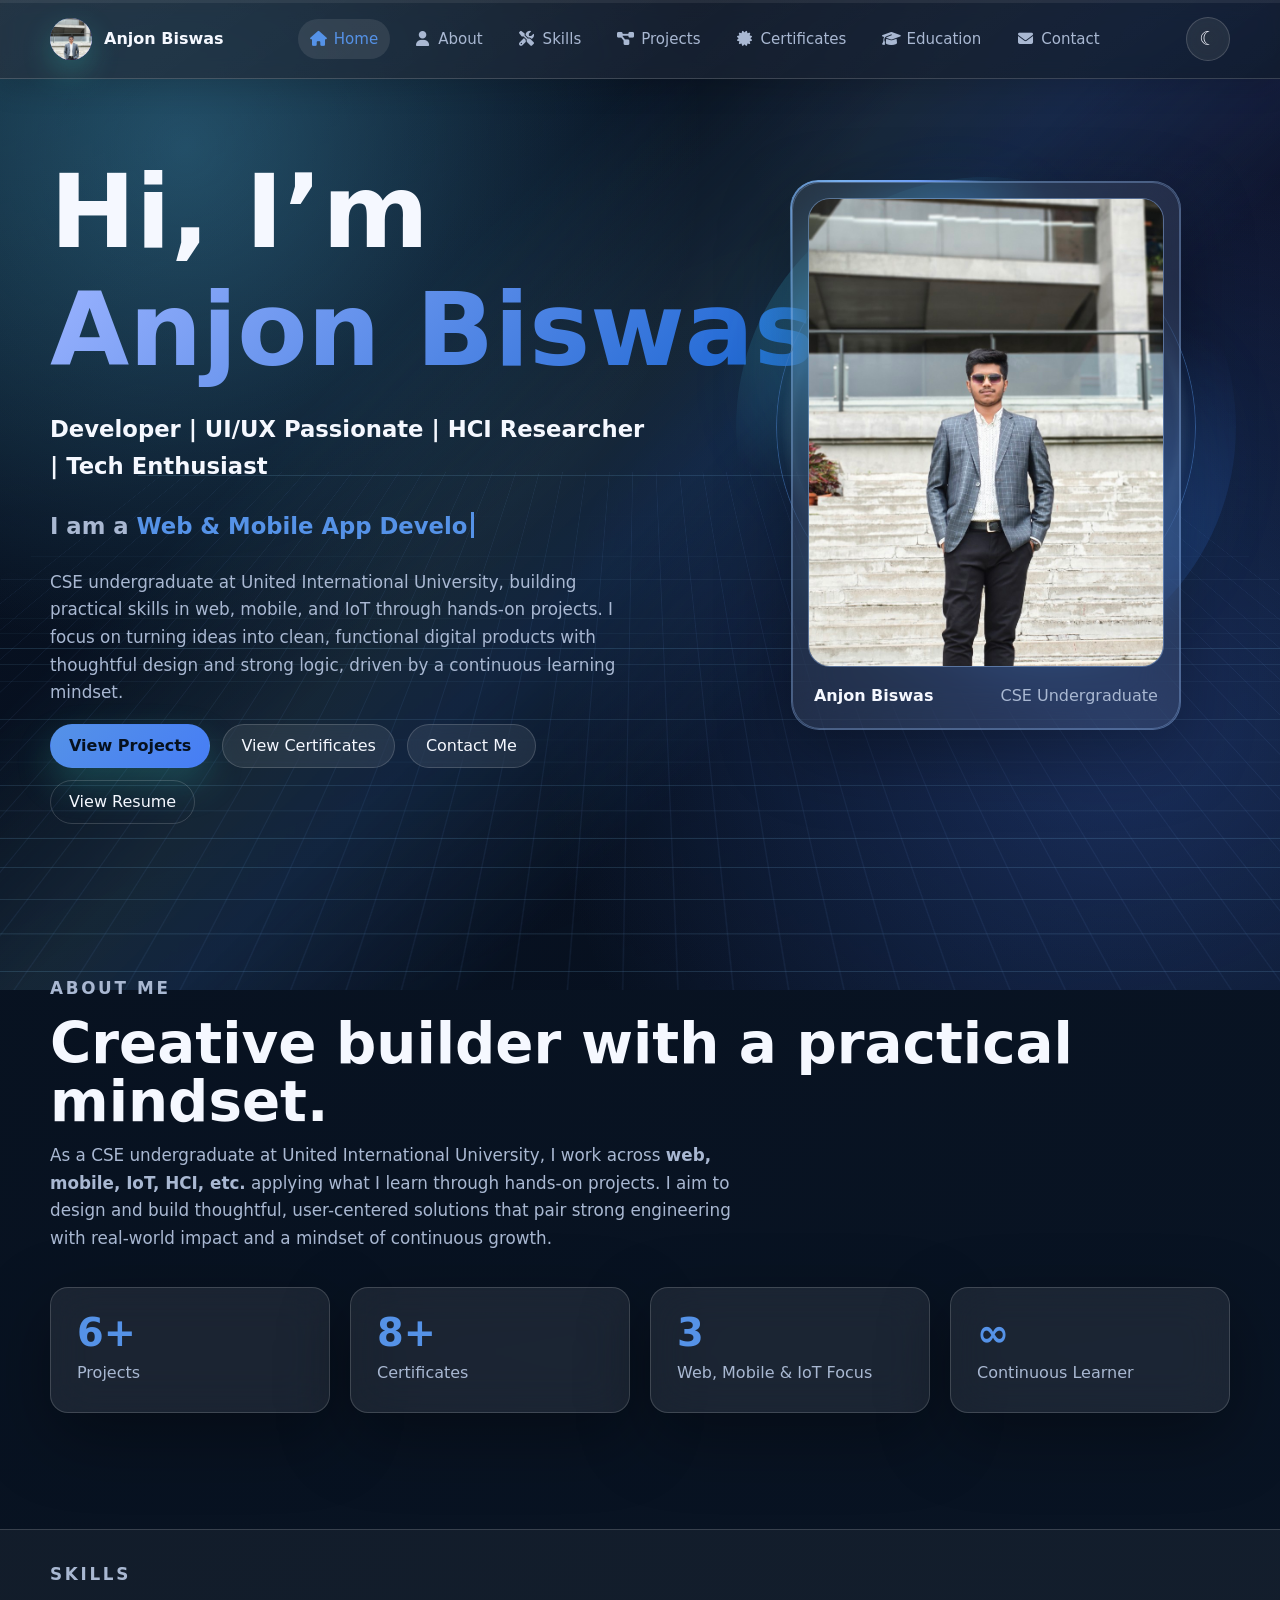
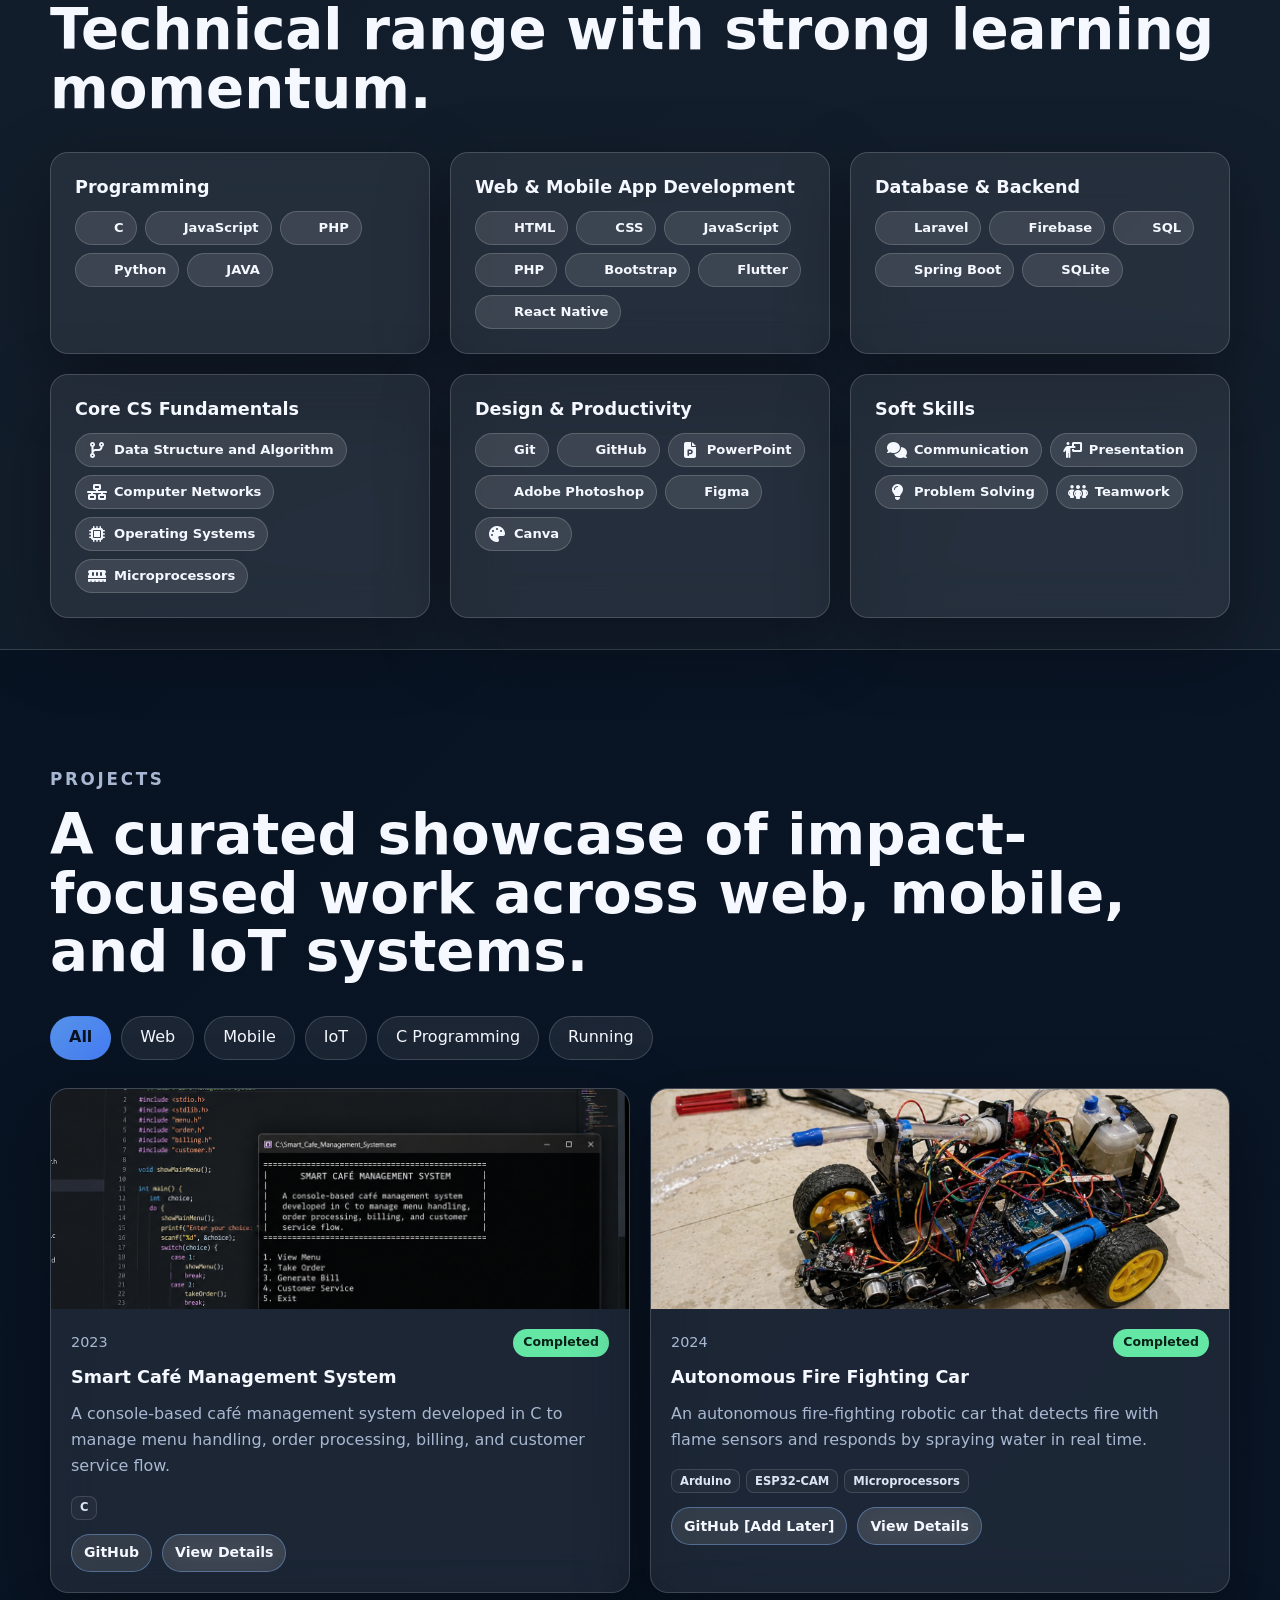
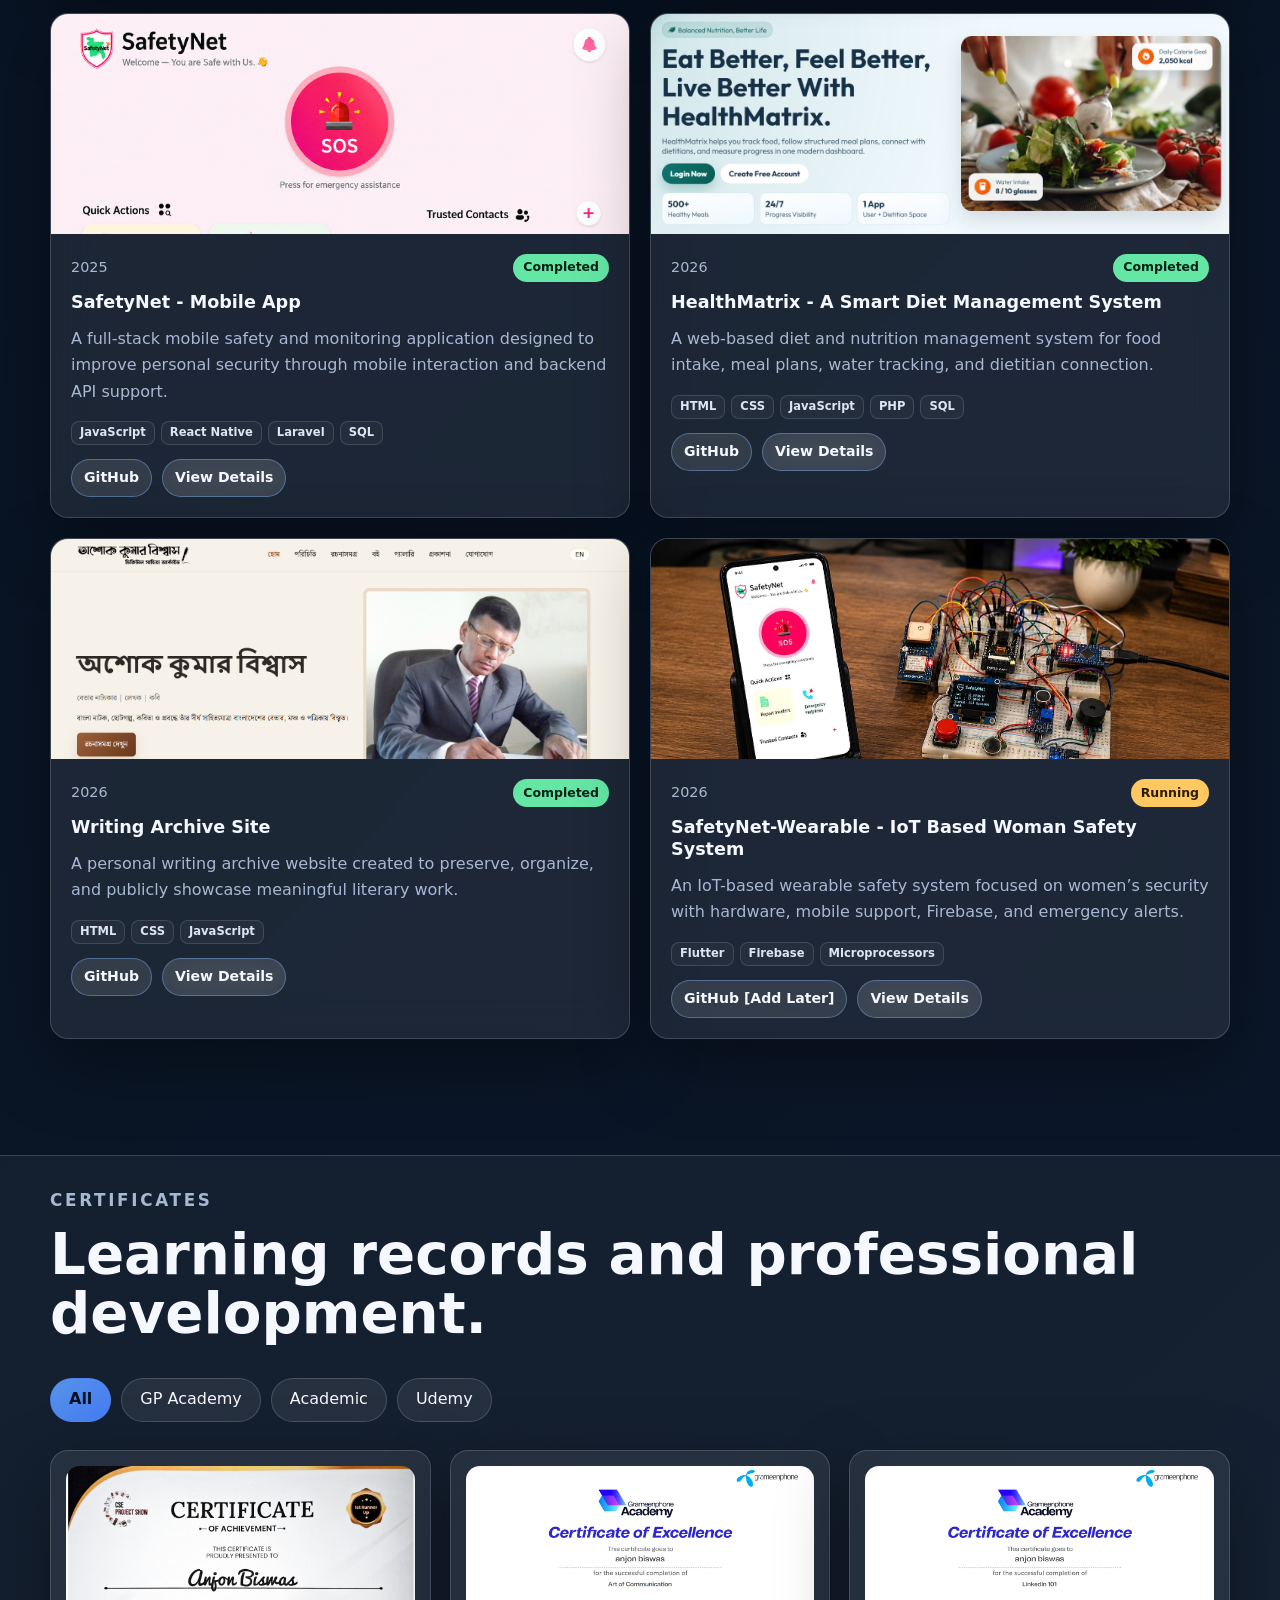
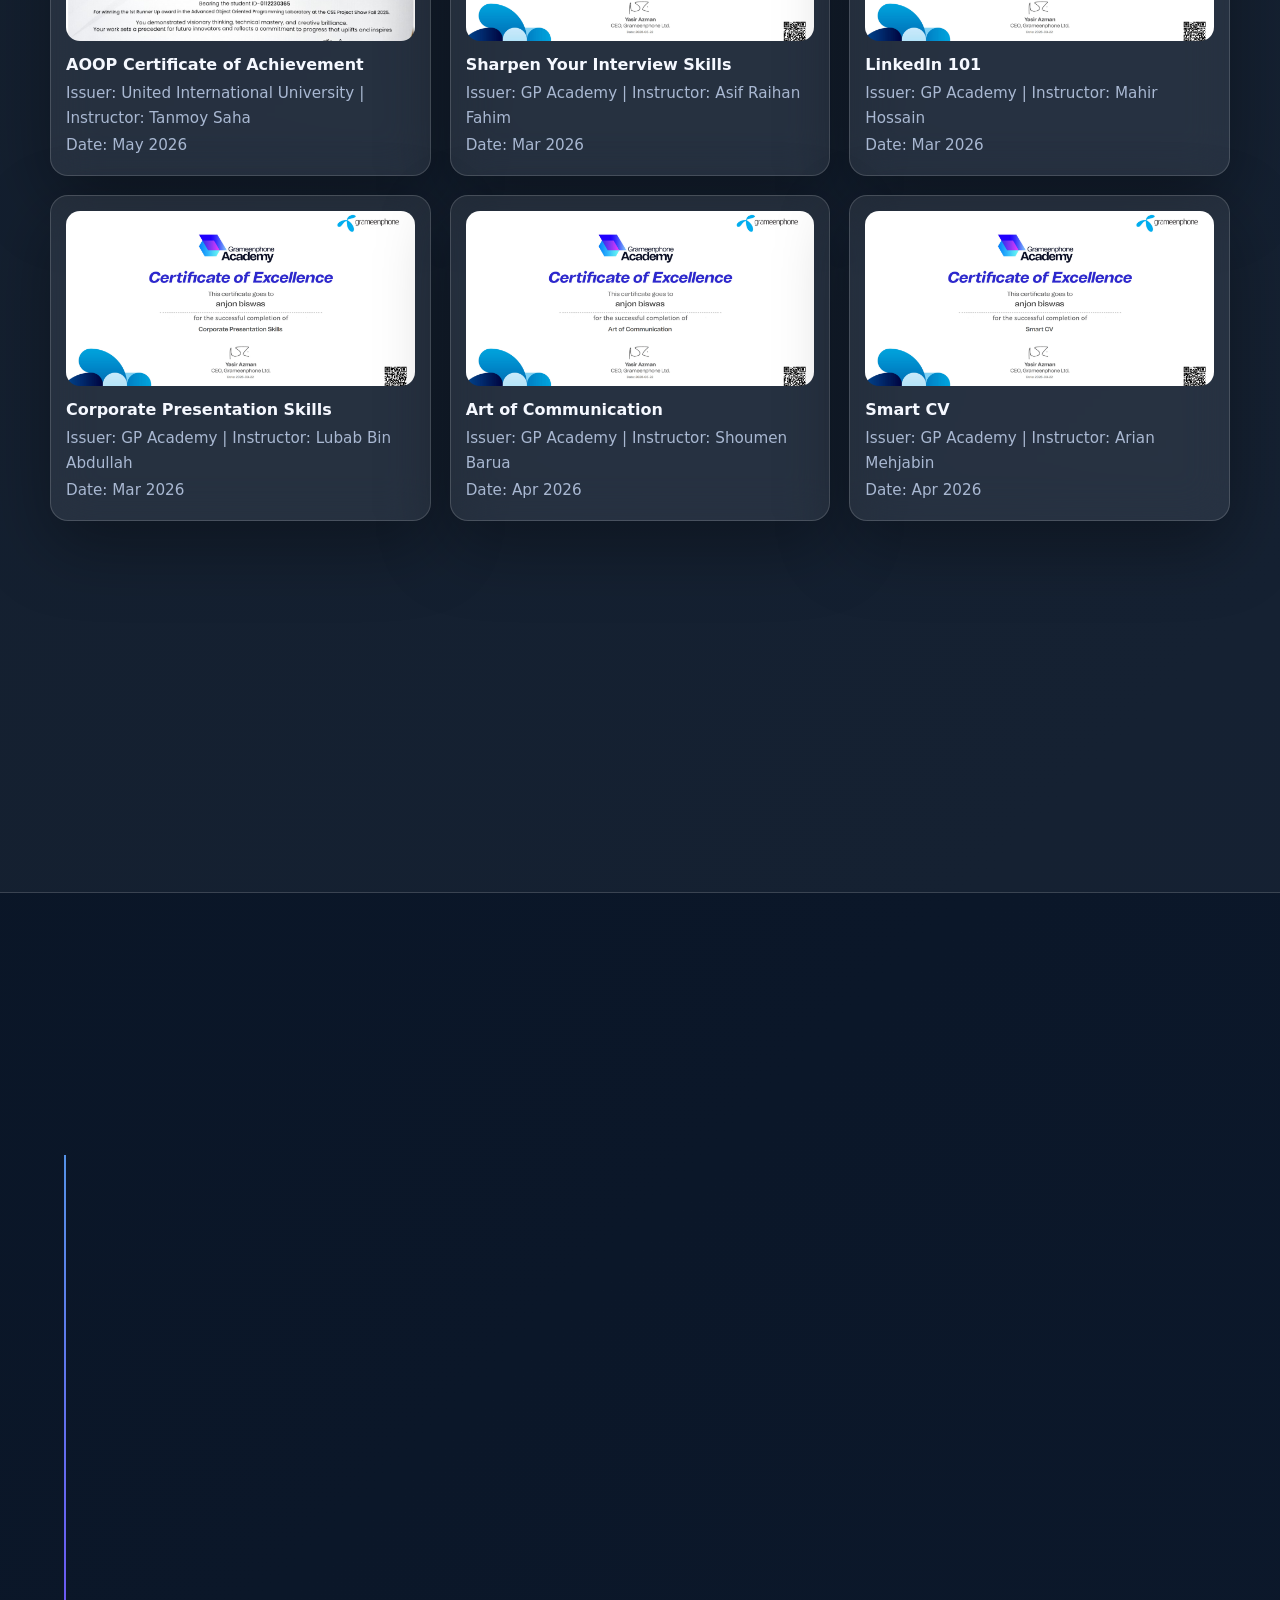
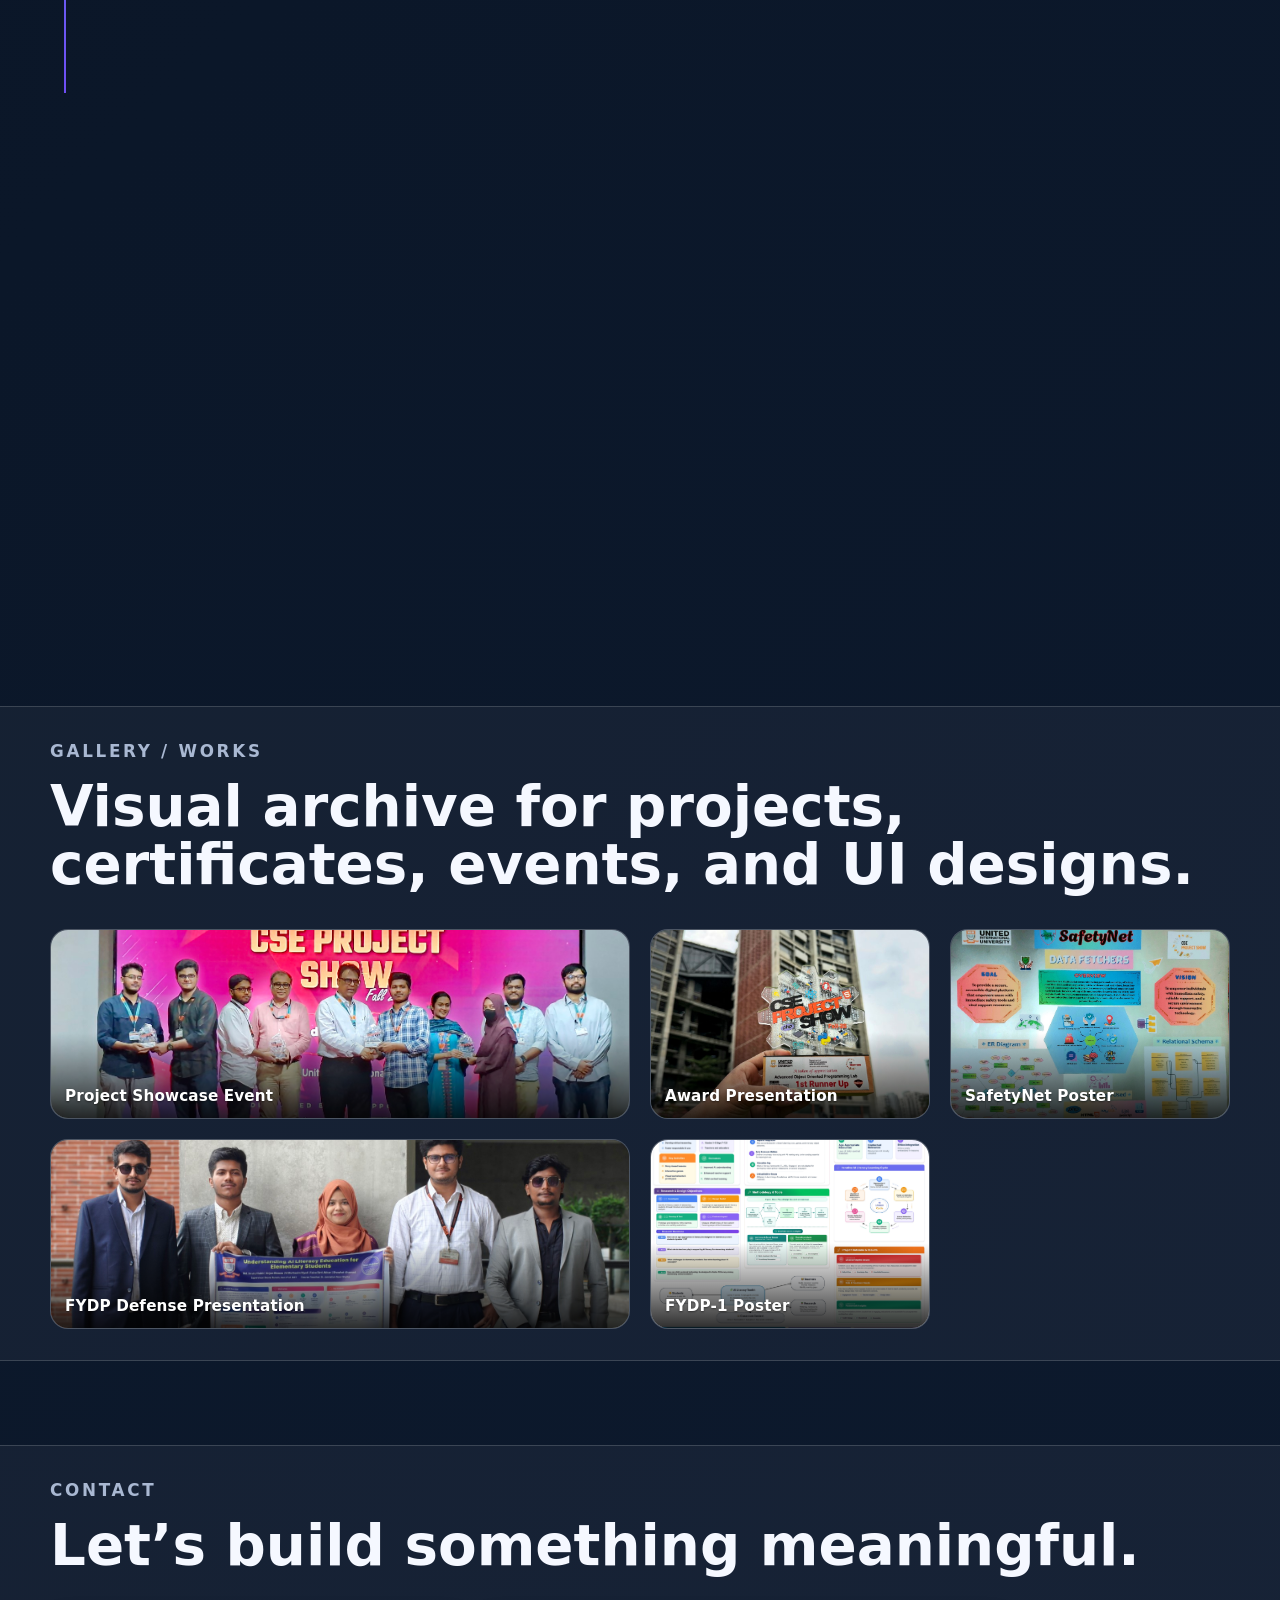
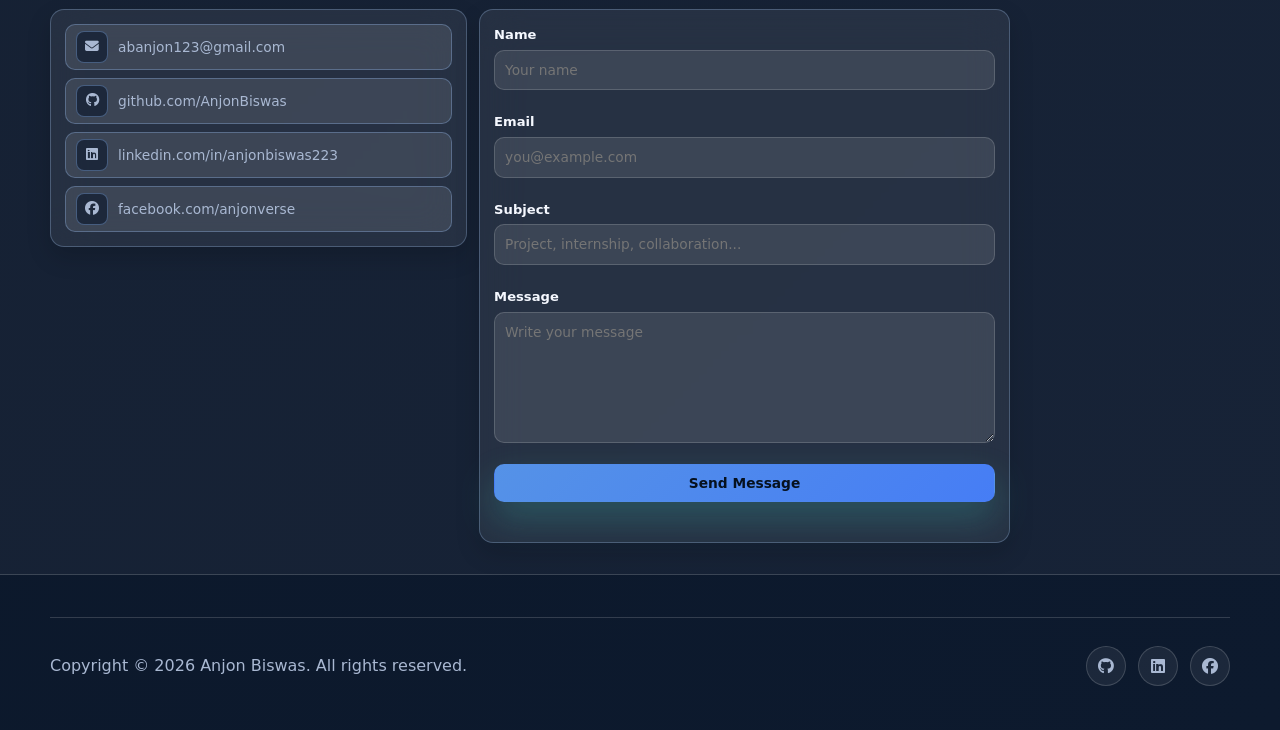
==== commit 51a1da9a: "UI updated and some image added" ====
--- a/index.html
+++ b/index.html
@@ -17,7 +17,7 @@
         <nav class="navbar" aria-label="Primary navigation">
       <a href="#home" class="brand" aria-label="Anjon Biswas home">
         <span class="brand-mark">
-          <img src="assets/IMG_20250122_001423_316%20copy.jpg" alt="Anjon Biswas logo portrait" class="brand-mark-image">
+          <img src="assets/Anjon%20Biswas.jpg" alt="Portrait of Anjon Biswas" class="brand-mark-image">
         </span>
         <span>Anjon Biswas</span>
       </a>
@@ -75,7 +75,7 @@
           <div class="profile-orbit" aria-hidden="true"></div>
           <div class="profile-card">
             <div class="profile-photo">
-              <img src="assets/IMG_20250122_001423_316%20copy.jpg" alt="Portrait photo of Anjon Biswas">
+              <img src="assets/Anjon%20Biswas.jpg" alt="Portrait photo of Anjon Biswas">
             </div>
             <div class="profile-meta">
               <strong>Anjon Biswas</strong>
@@ -465,15 +465,25 @@
       <div class="gallery-grid">
         <div class="gallery-item reveal">
           <img src="assets/20260304_143246.jpg" alt="Anjon Biswas at a project showcase event">
+          <div class="gallery-caption">Project Showcase Event</div>
         </div>
         <div class="gallery-item reveal">
-          <img src="assets/IMG_9018%20copy.JPG" alt="Anjon Biswas Presenting Award rest">
-        </div>
-       
+          <img src="assets/IMG_9018%20copy.JPG" alt="Anjon Biswas Presenting Award">
+          <div class="gallery-caption">Award Presentation</div>
+        </div>
         <div class="gallery-item reveal">
           <img src="assets/SafetyNet_Poster.jpg" alt="SafetyNet project poster design">
-        </div>
-        
+          <div class="gallery-caption">SafetyNet Poster</div>
+        </div>
+        <div class="gallery-item reveal">
+          <img src="assets/FYDP%20defense%20Presentation.jpg" alt="FYDP defense presentation ">
+          <div class="gallery-caption">FYDP Defense Presentation</div>
+        </div>
+        <div class="gallery-item reveal">
+          <img src="assets/FYDP-1_poster.jpg" alt="FYDP project poster design">
+          <div class="gallery-caption">FYDP-1 Poster</div>
+        </div>
+      </div>
     </section>
 
     <section class="section contact-section" id="contact">
--- a/style.css
+++ b/style.css
@@ -1379,6 +1379,7 @@
 }
 
 .gallery-item {
+  position: relative;
   min-height: 190px;
   border: 1px solid var(--border);
   border-radius: var(--radius-md);
@@ -1392,6 +1393,30 @@
   height: 100%;
   object-fit: cover;
   object-position: center;
+}
+
+.gallery-item::after {
+  content: "";
+  position: absolute;
+  inset: auto 0 0;
+  height: 45%;
+  background: linear-gradient(180deg, rgba(0, 0, 0, 0) 0%, rgba(0, 0, 0, 0.82) 100%);
+  pointer-events: none;
+}
+
+.gallery-caption {
+  position: absolute;
+  left: 0;
+  right: 0;
+  bottom: 0;
+  z-index: 1;
+  padding: 12px 14px 13px;
+  color: #fff;
+  font-size: 0.95rem;
+  font-weight: 600;
+  line-height: 1.2;
+  letter-spacing: 0.01em;
+  text-shadow: 0 1px 2px rgba(0, 0, 0, 0.45);
 }
 
 .gallery-item:nth-child(1),
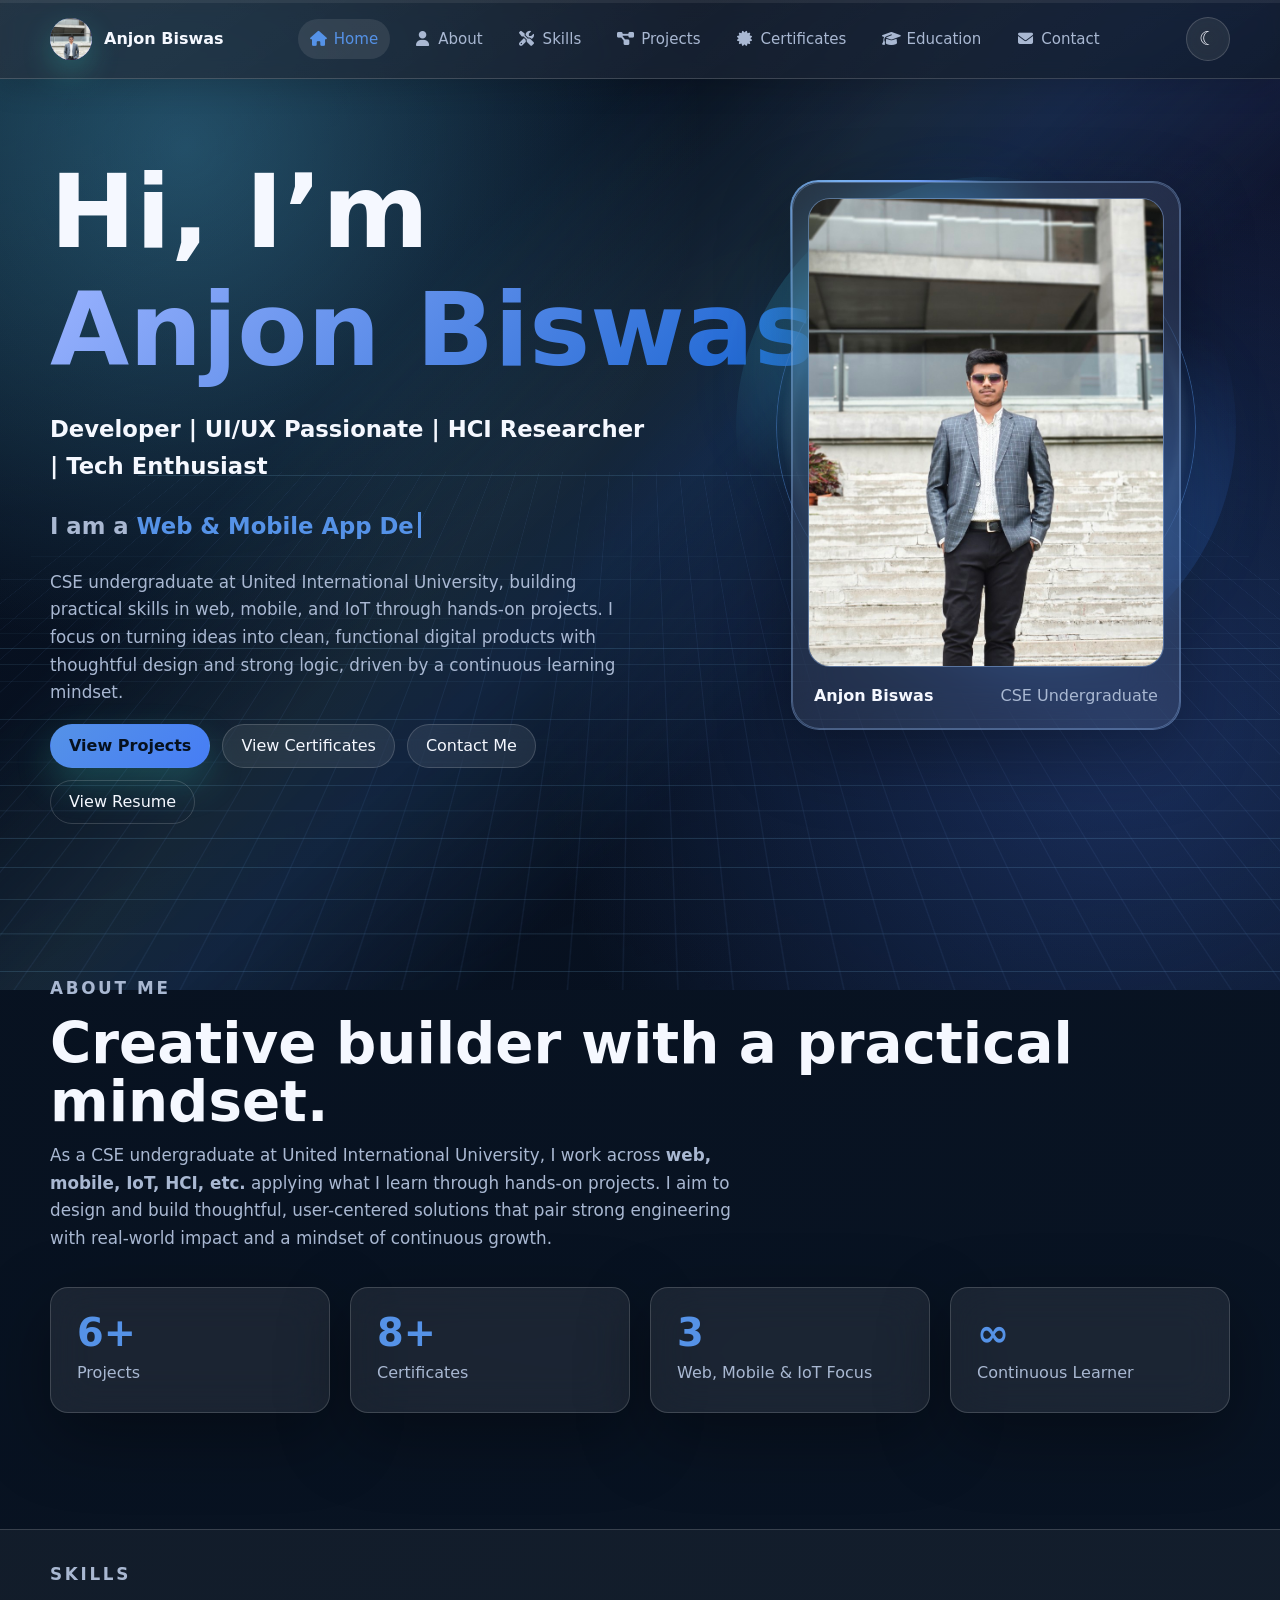
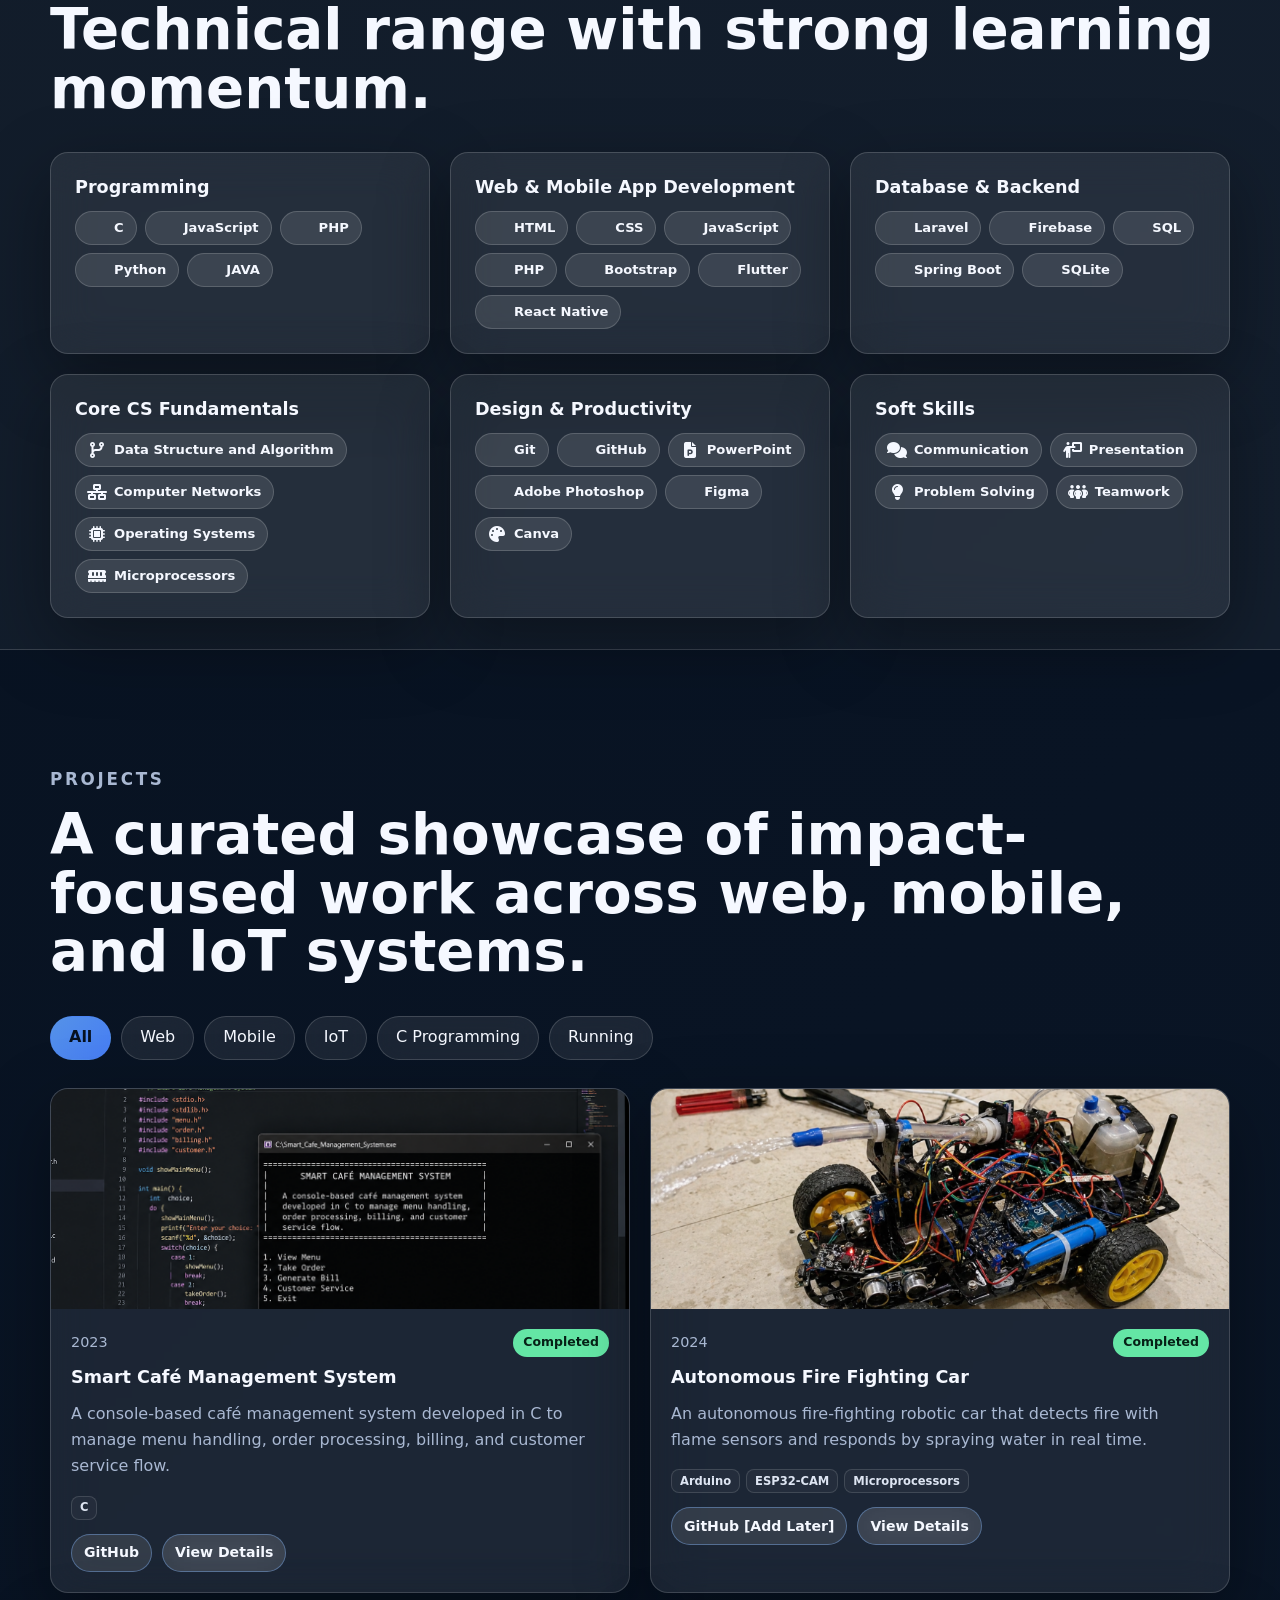
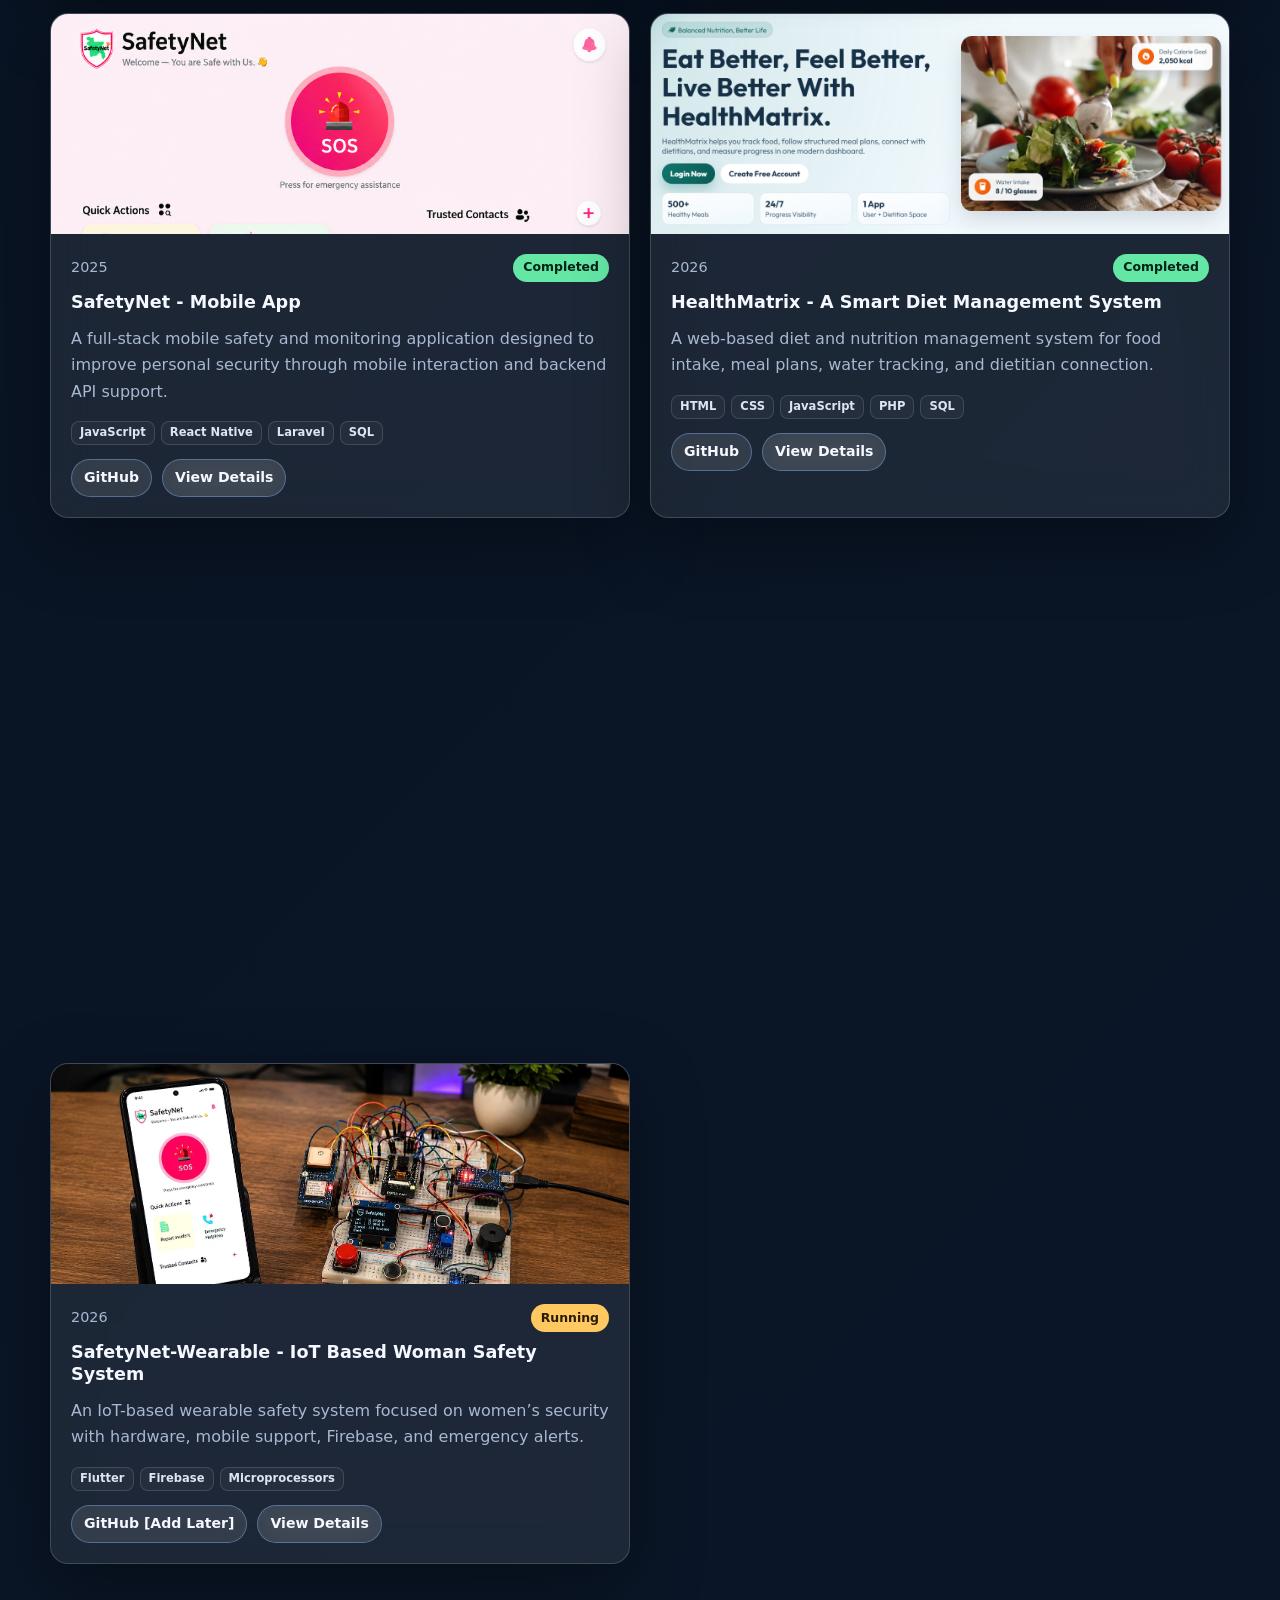
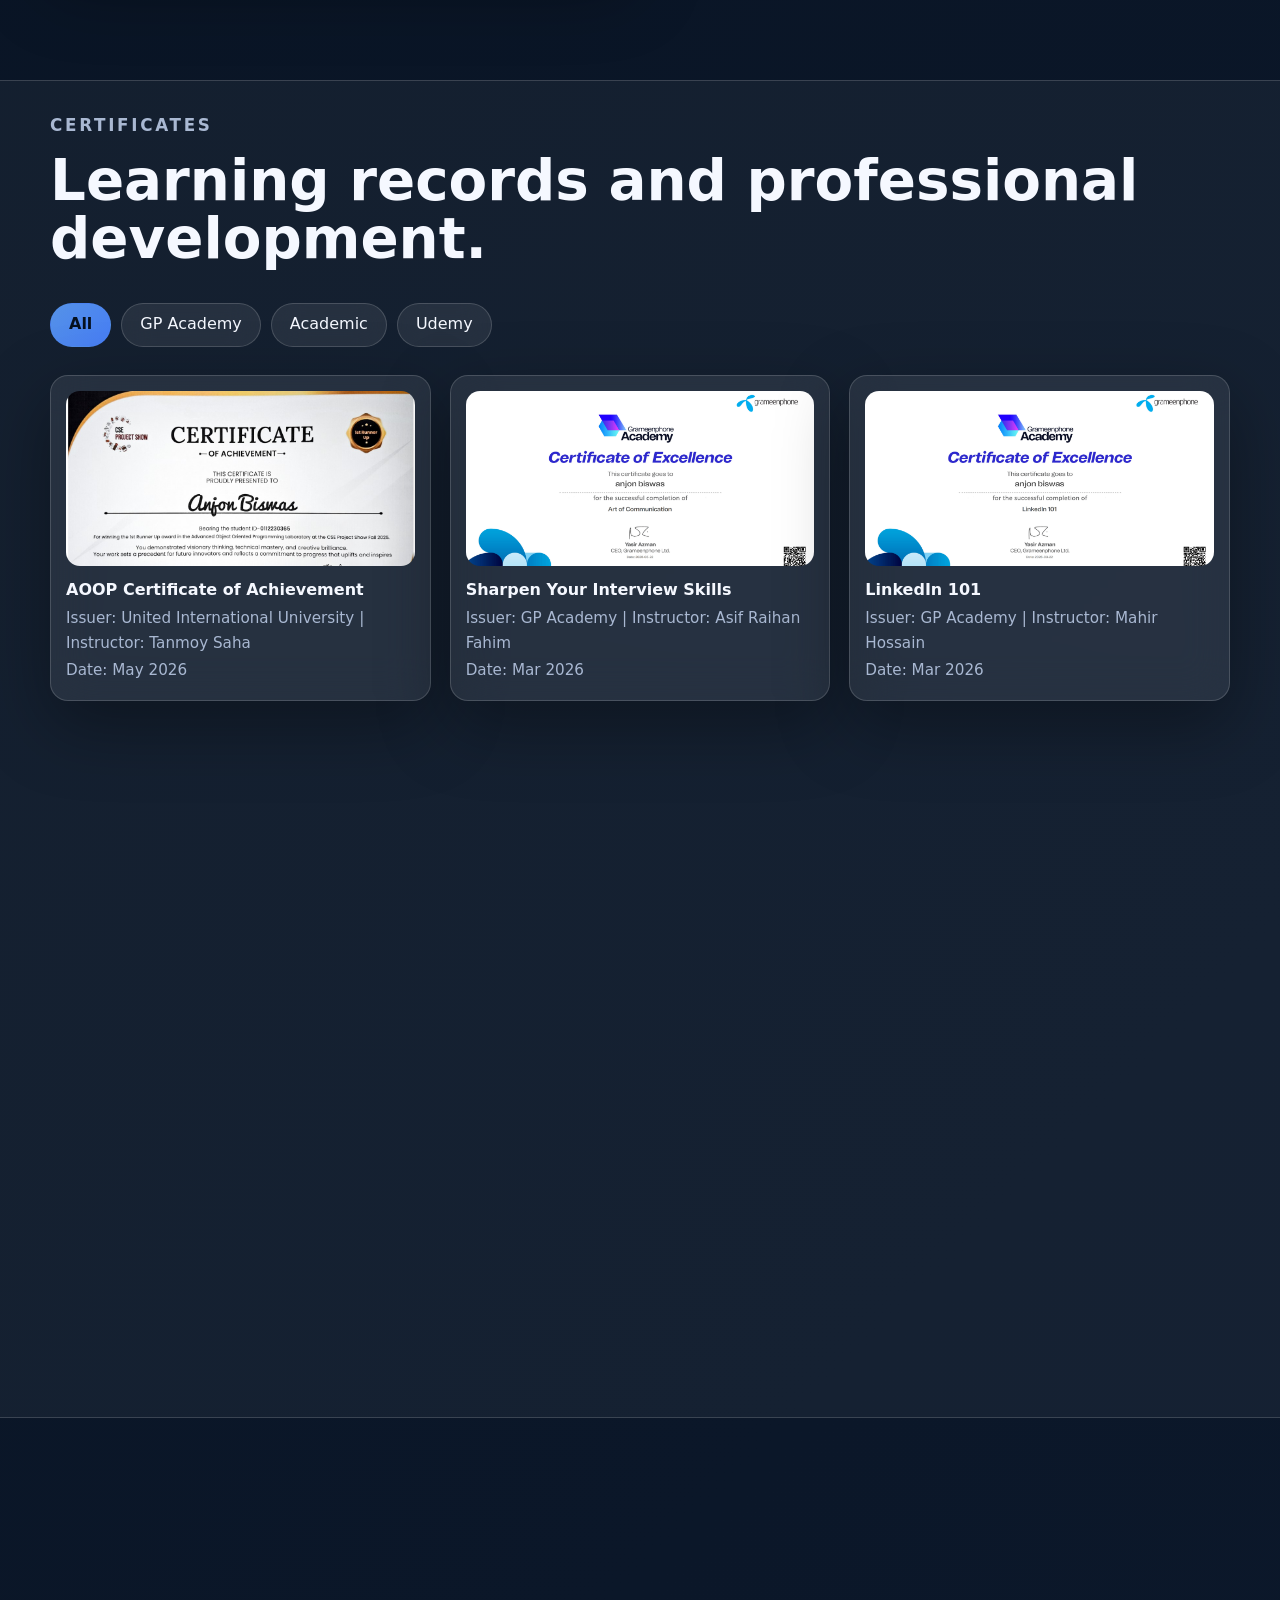
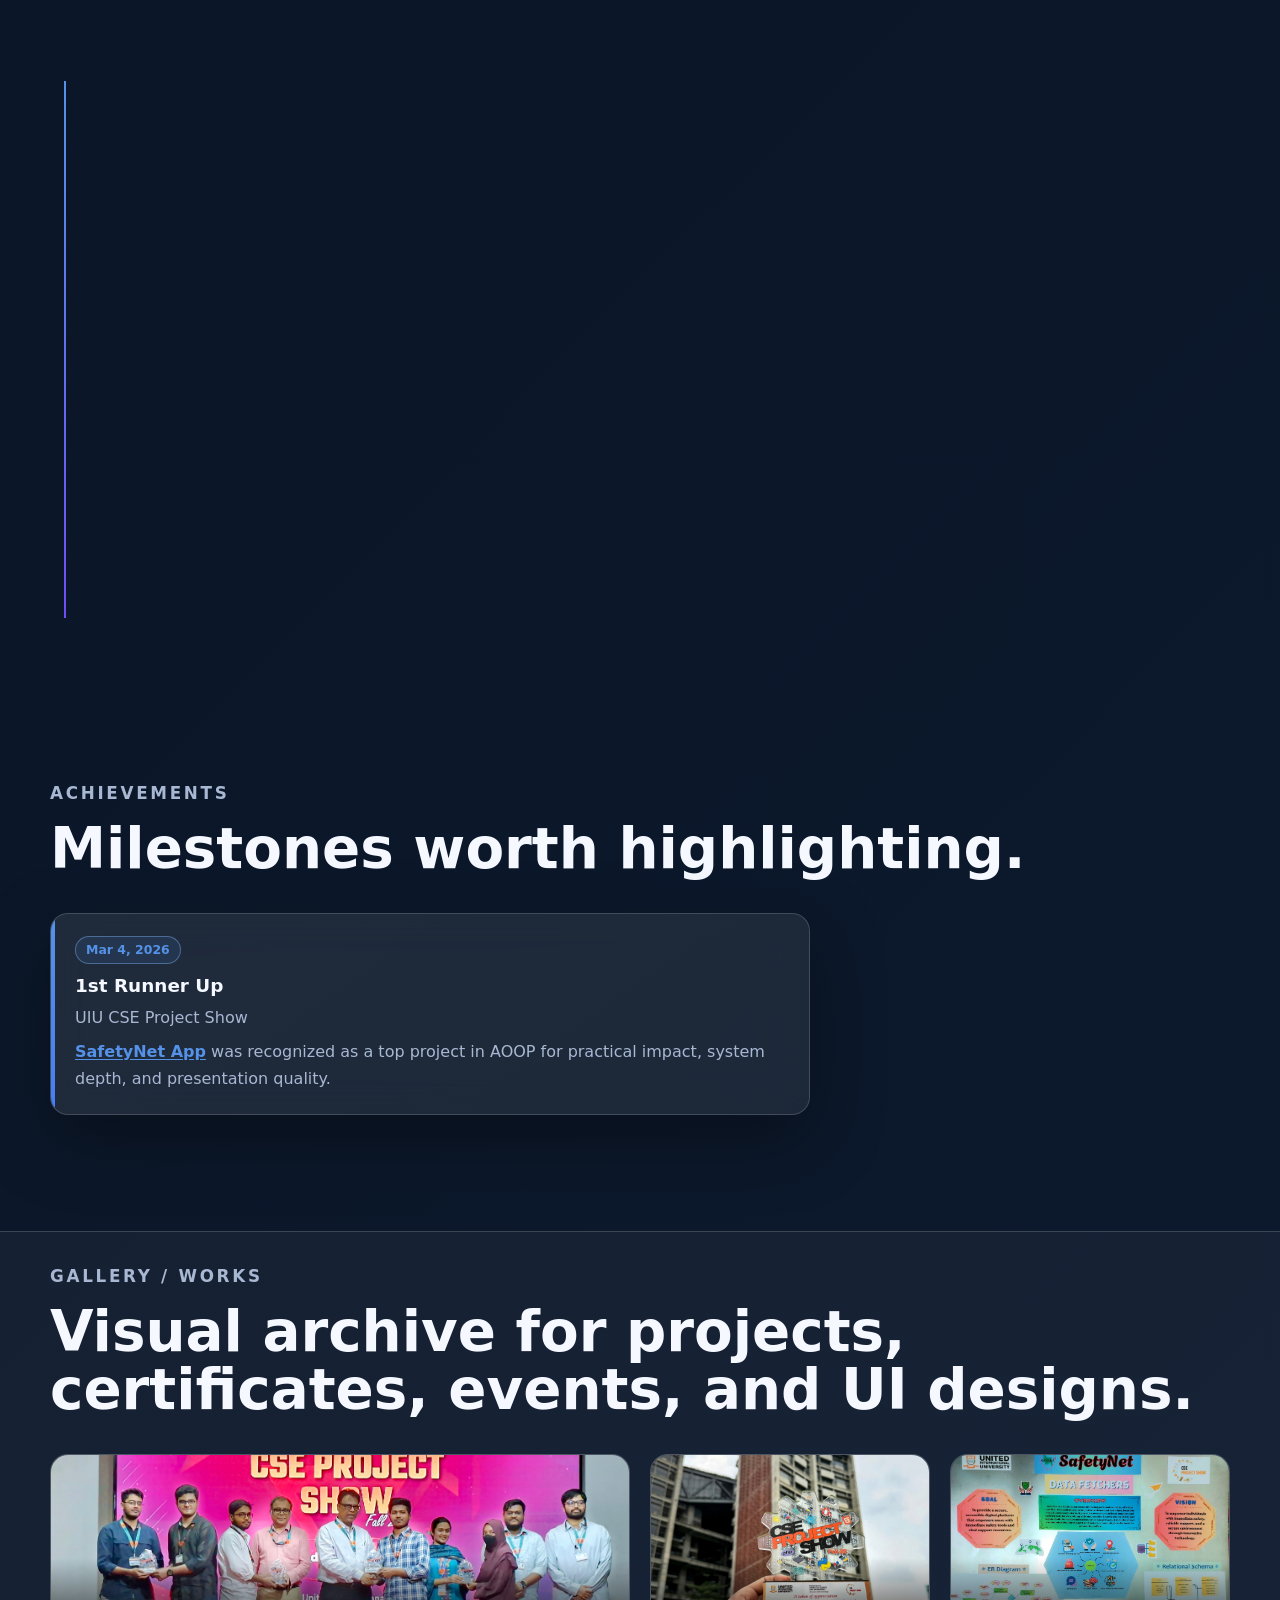
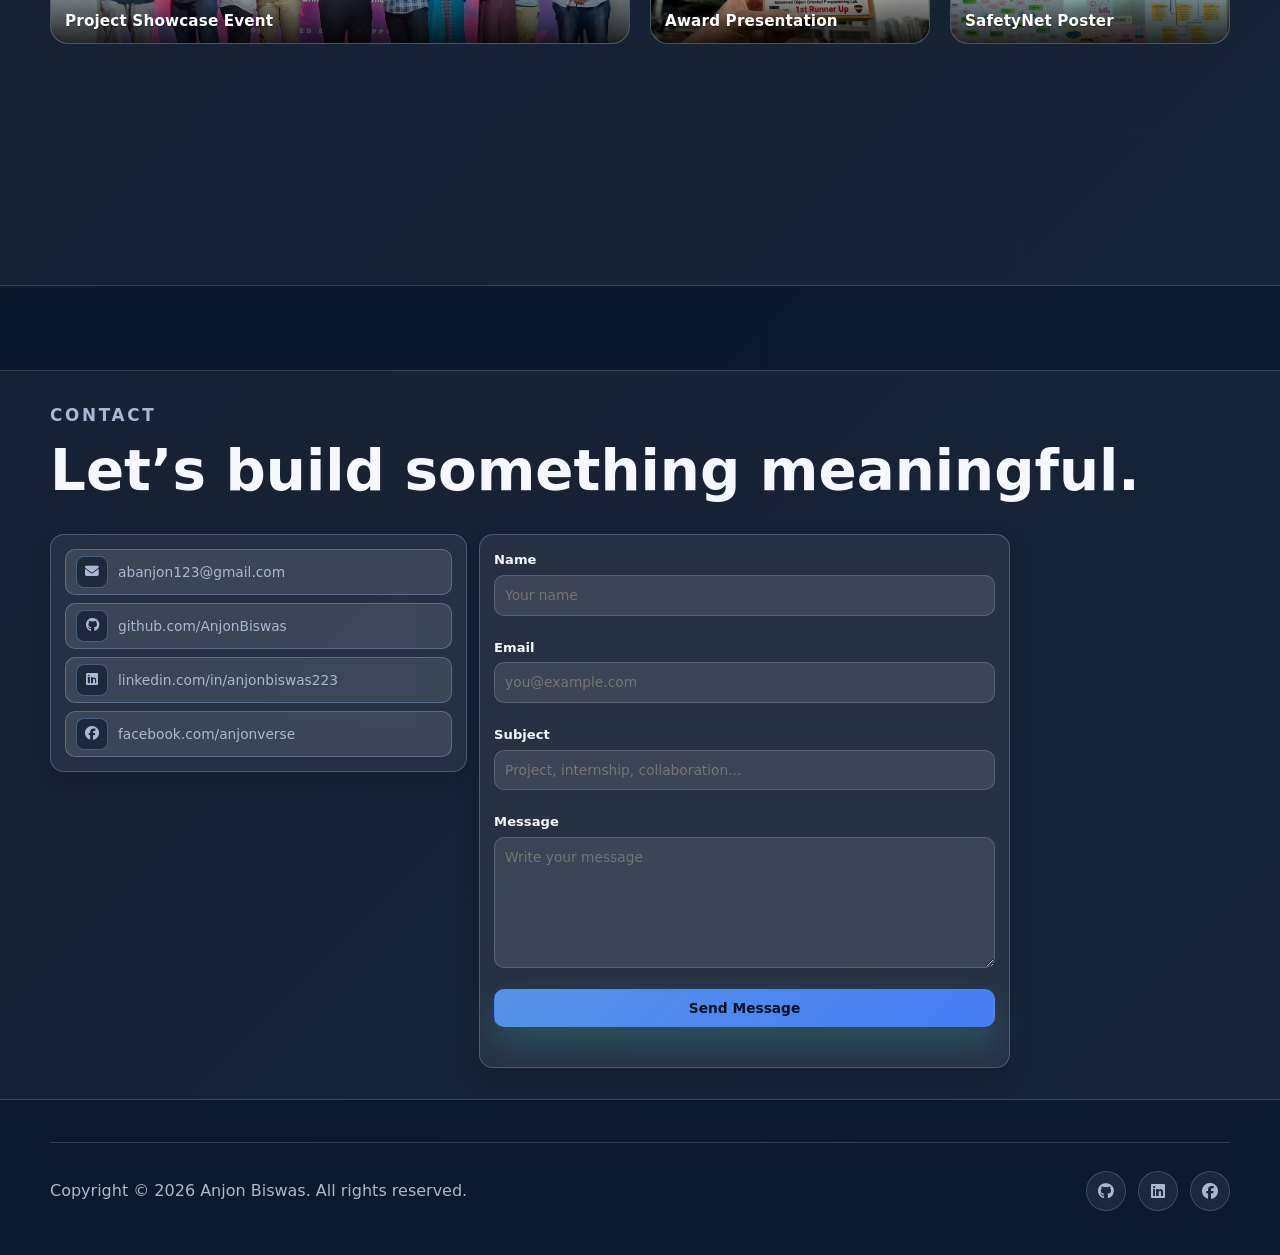
==== commit 1a201dcb: "add a new project" ====
--- a/index.html
+++ b/index.html
@@ -284,6 +284,25 @@
 
         <article class="project-card reveal" data-category="web" data-status="Completed">
           <div class="project-image">
+            <img src="assets/PocketSense.png" alt="Screenshot of PocketSense BD application">
+          </div>
+          <div class="project-body">
+            <div class="project-topline">
+              <span>2026</span>
+              <span class="status completed">Completed</span>
+            </div>
+            <h3>PocketSense BD - Student Money Management App</h3>
+            <p>A student money management app for Bangladesh that helps track daily expenses, monthly income, savings goals, group costs, and spending insights.</p>
+            <div class="badge-list"><span>Next.js 14</span><span>React 18</span><span>TypeScript</span><span>Tailwind CSS</span><span>Supabase</span></div>
+            <div class="card-actions">
+              <a href="https://github.com/AnjonBiswas/pocketsense-bd" target="_blank" rel="noreferrer">GitHub</a>
+              <button class="text-btn project-details" type="button">View Details</button>
+            </div>
+          </div>
+        </article>
+
+        <article class="project-card reveal" data-category="web" data-status="Completed">
+          <div class="project-image">
             <img src="assets/Writing Archive Site.png" alt="Screenshot of Writing Archive Site">
           </div>
           <div class="project-body">
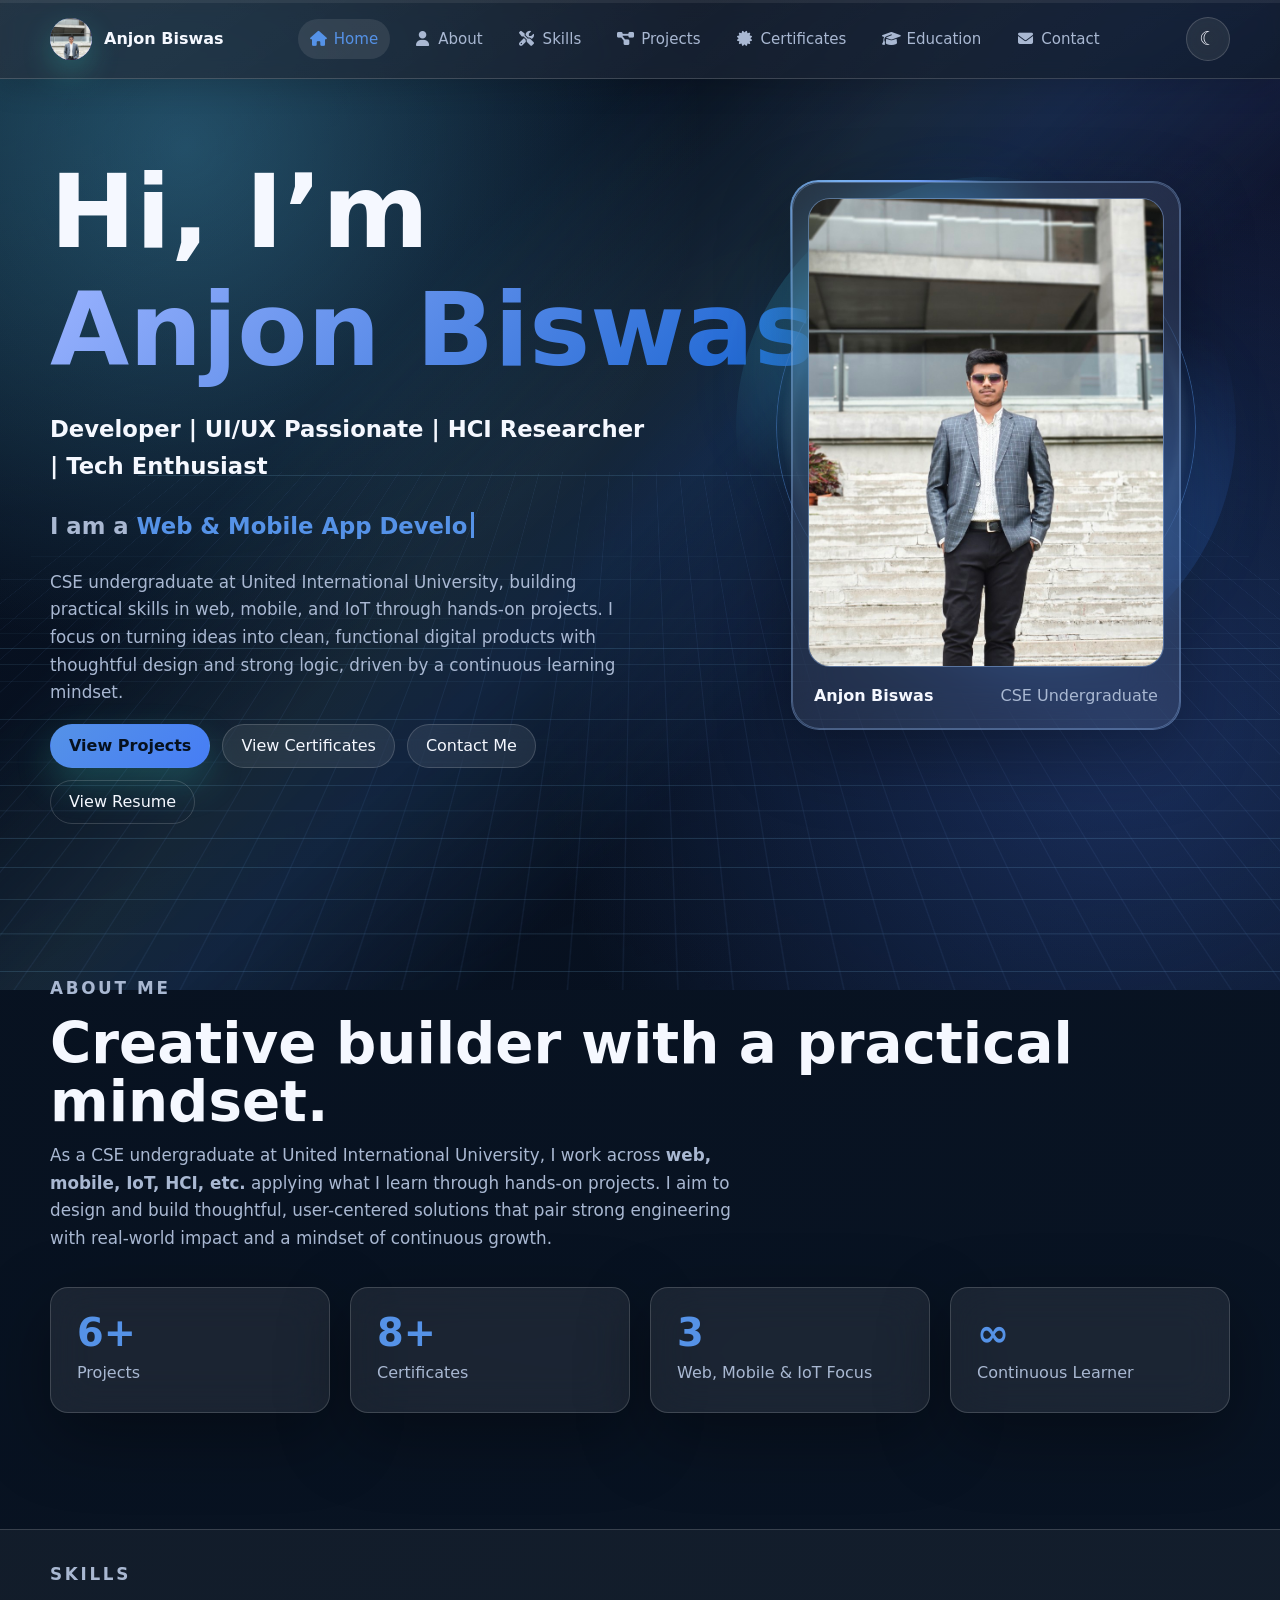
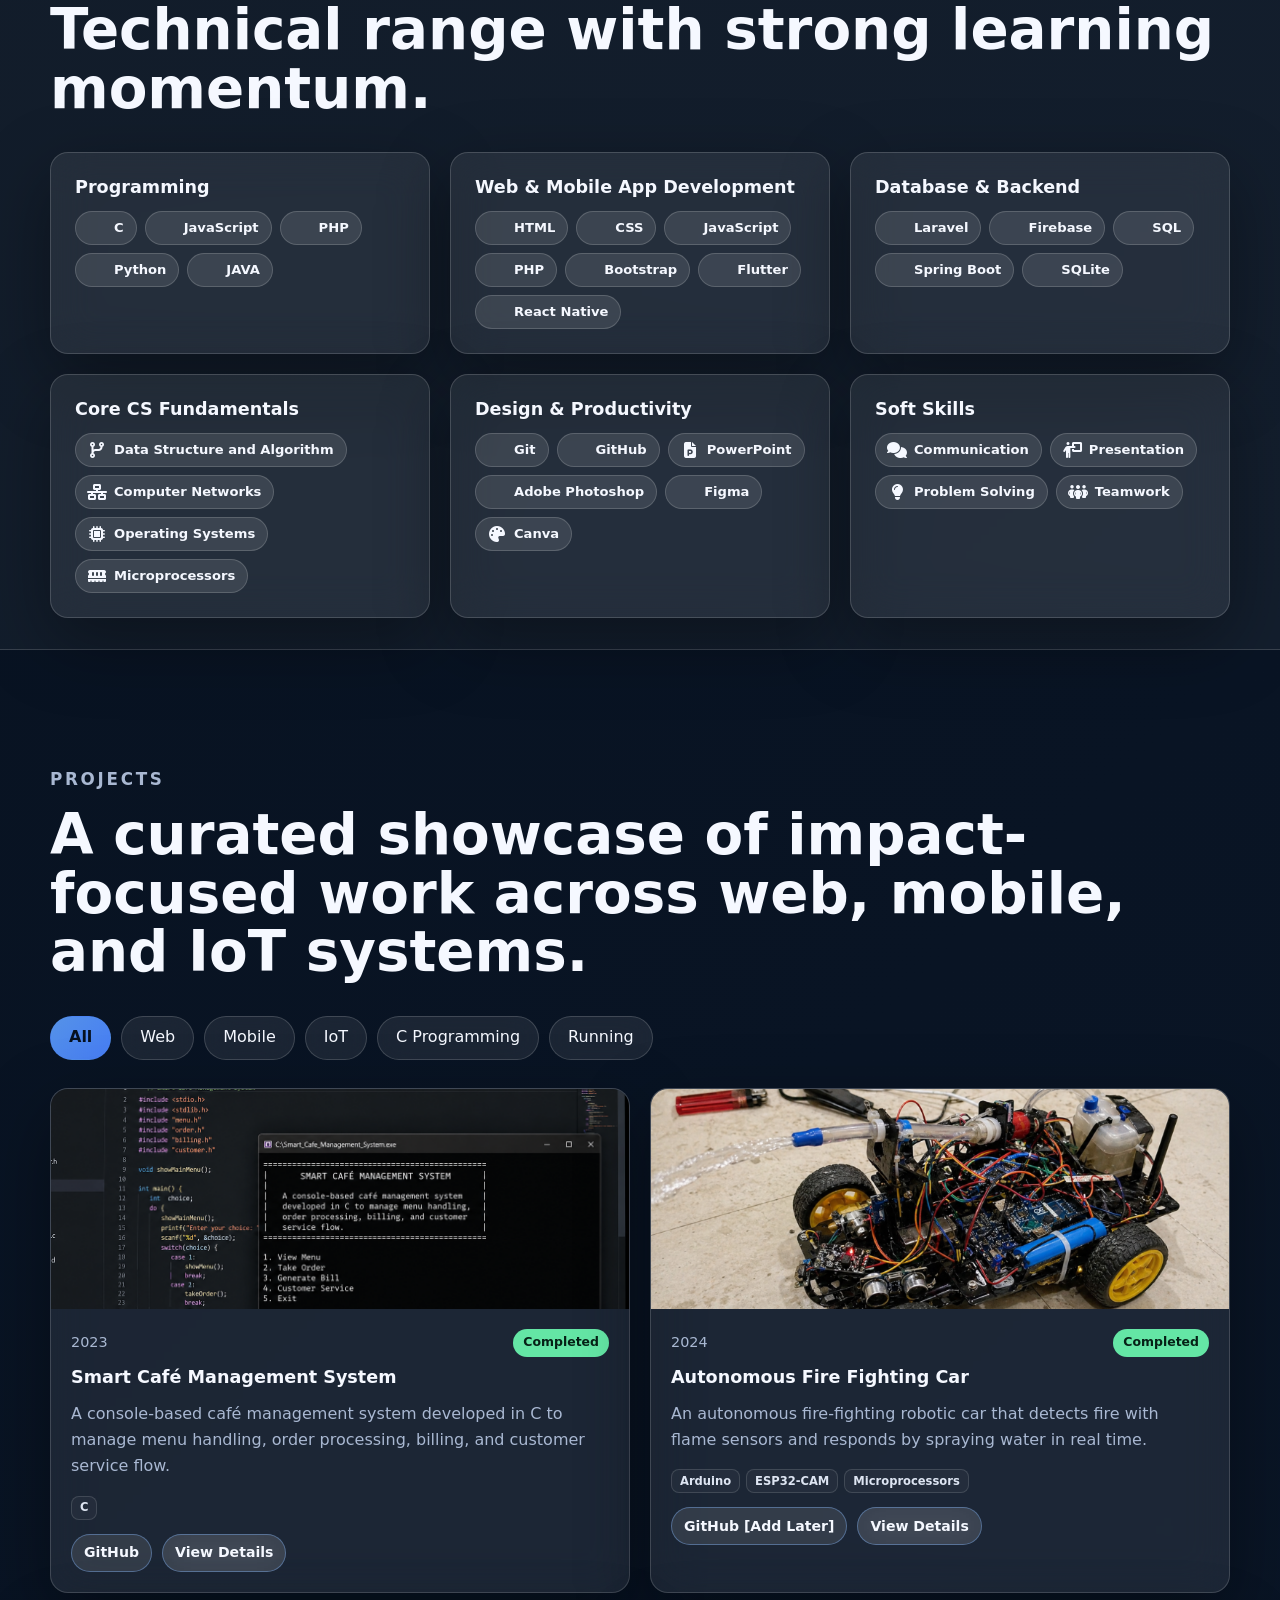
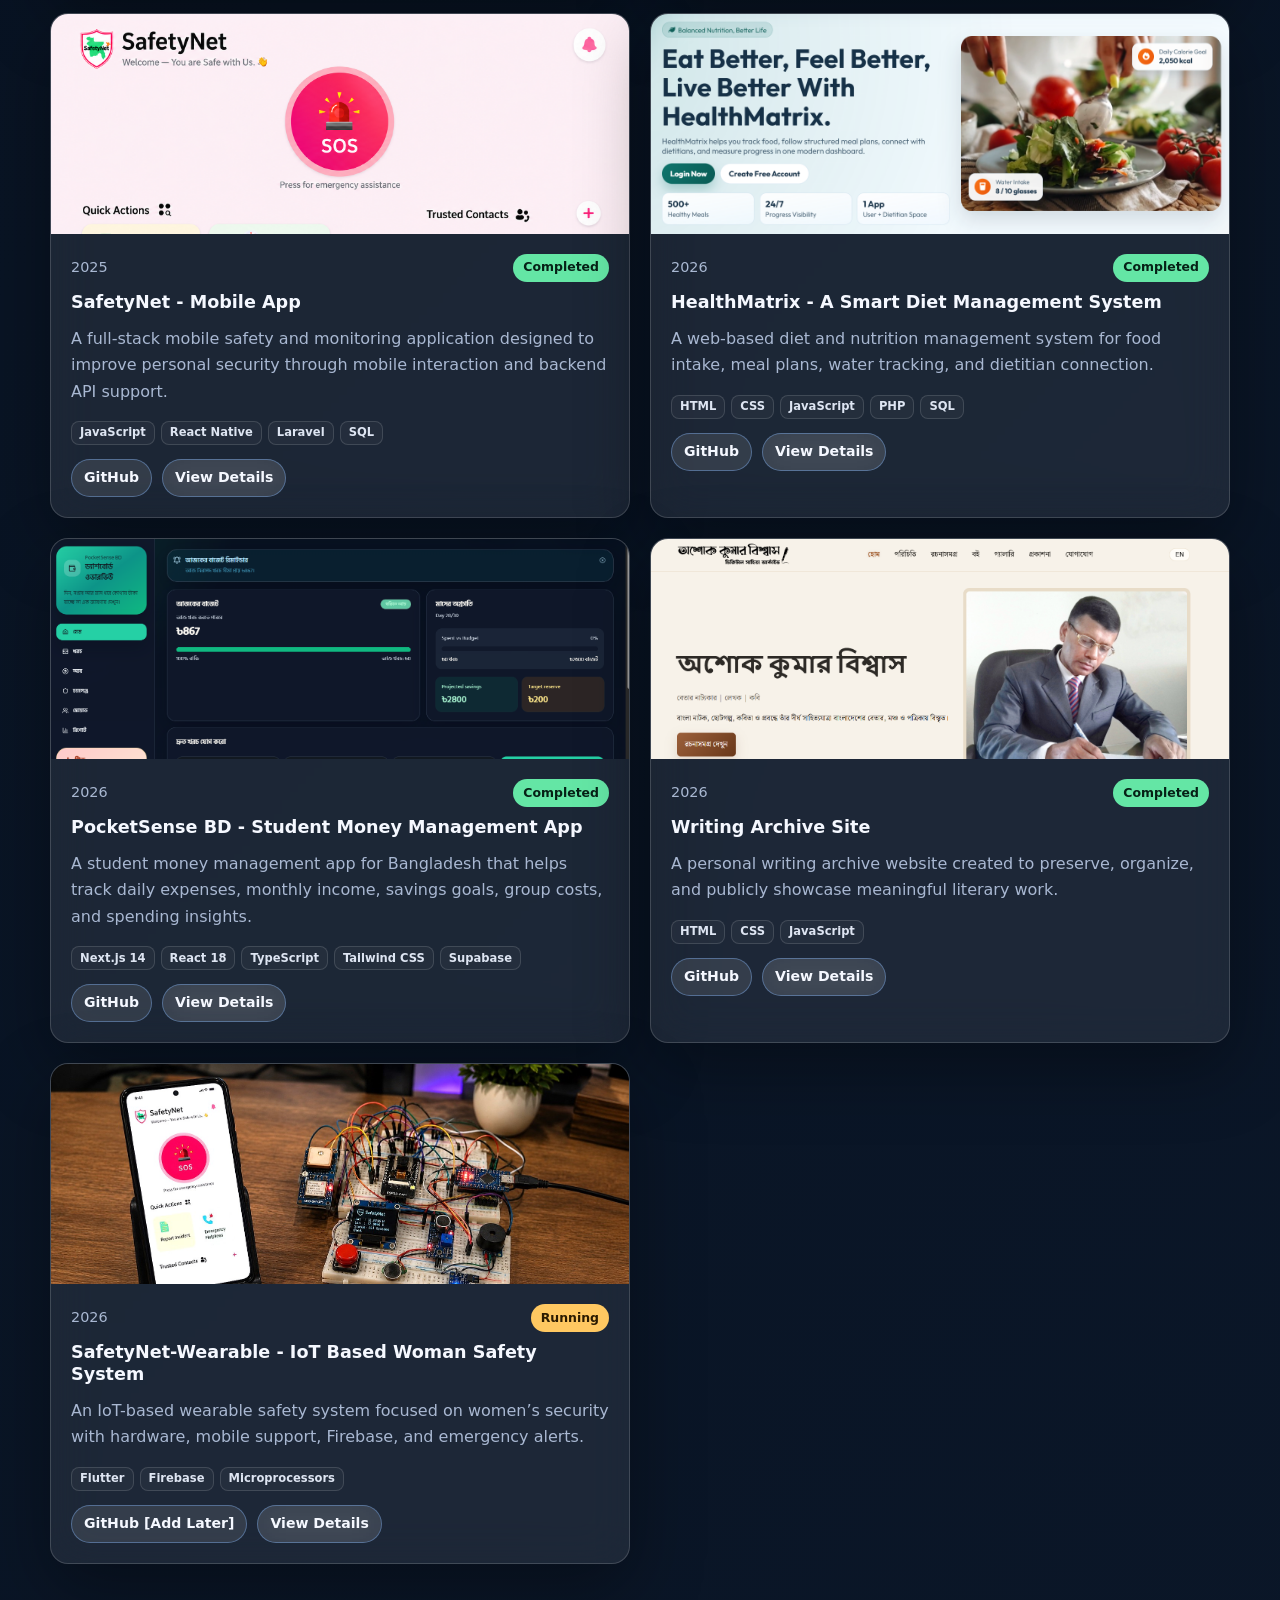
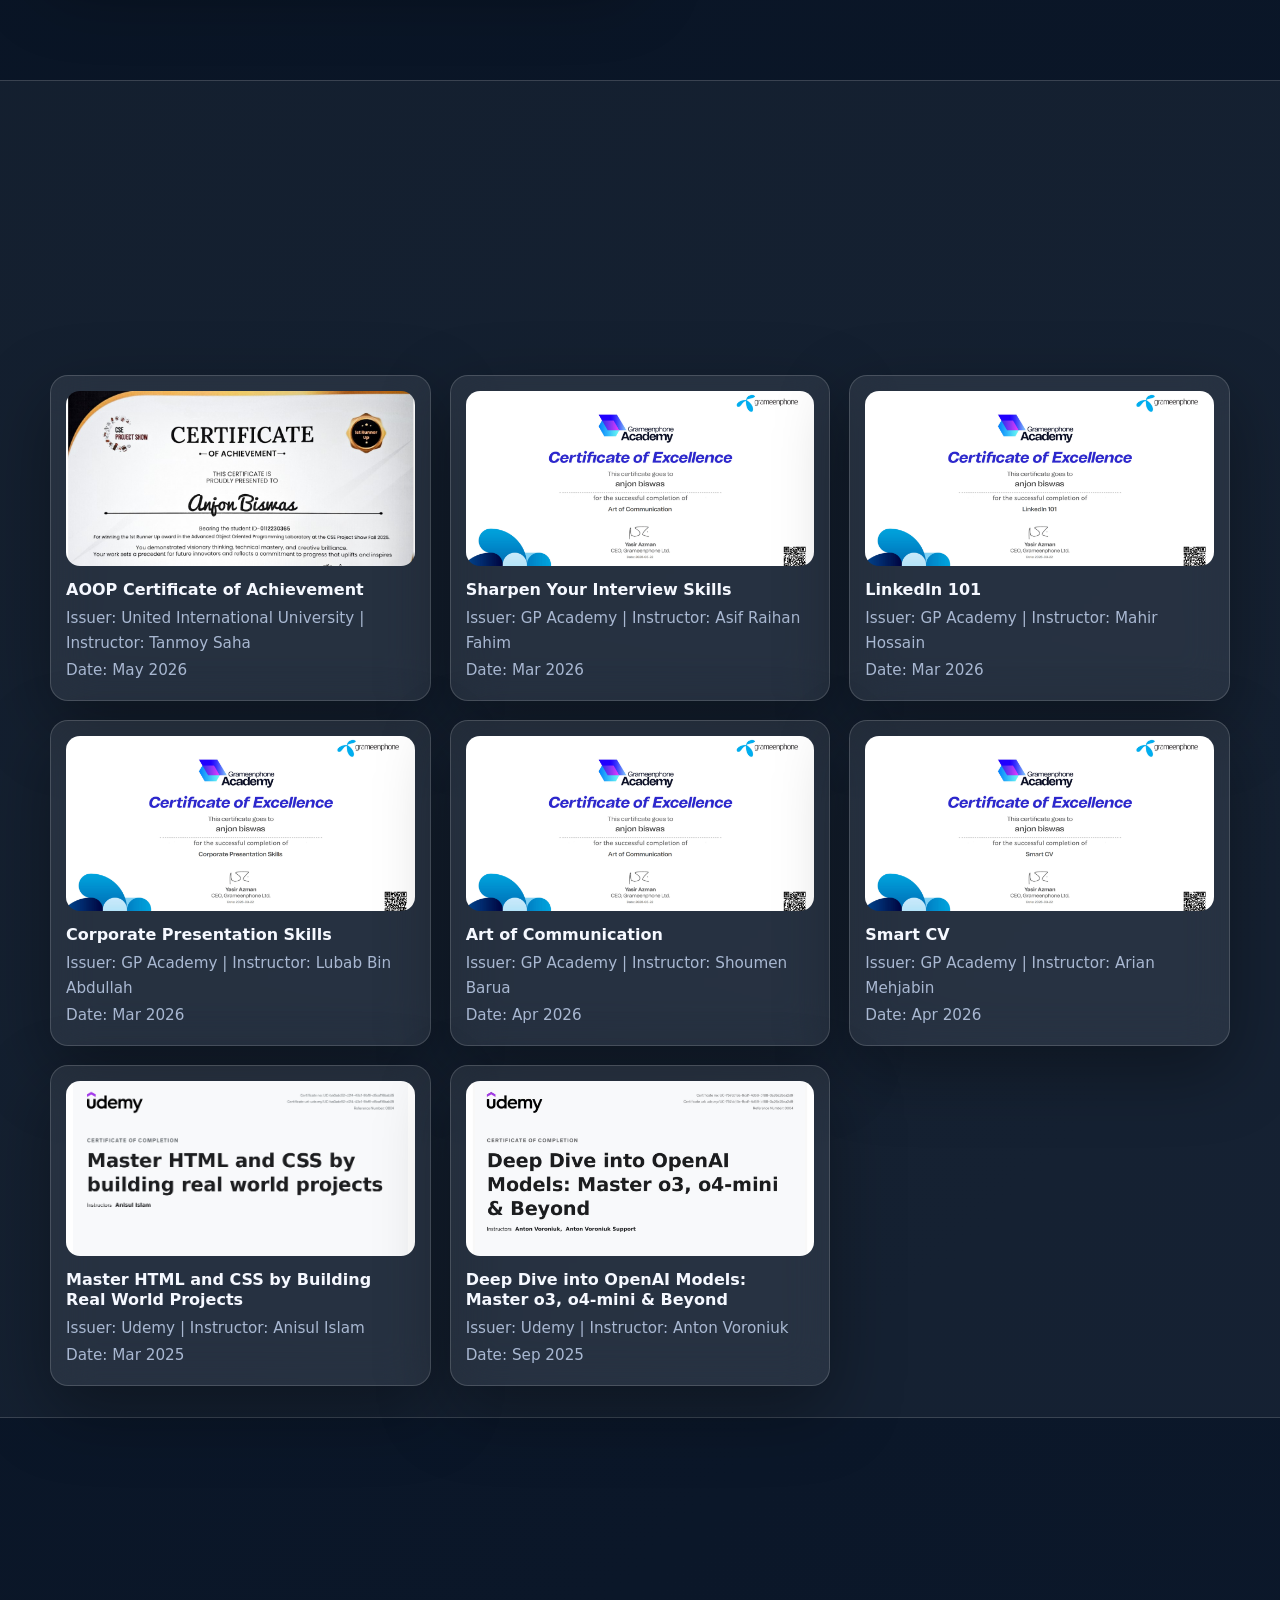
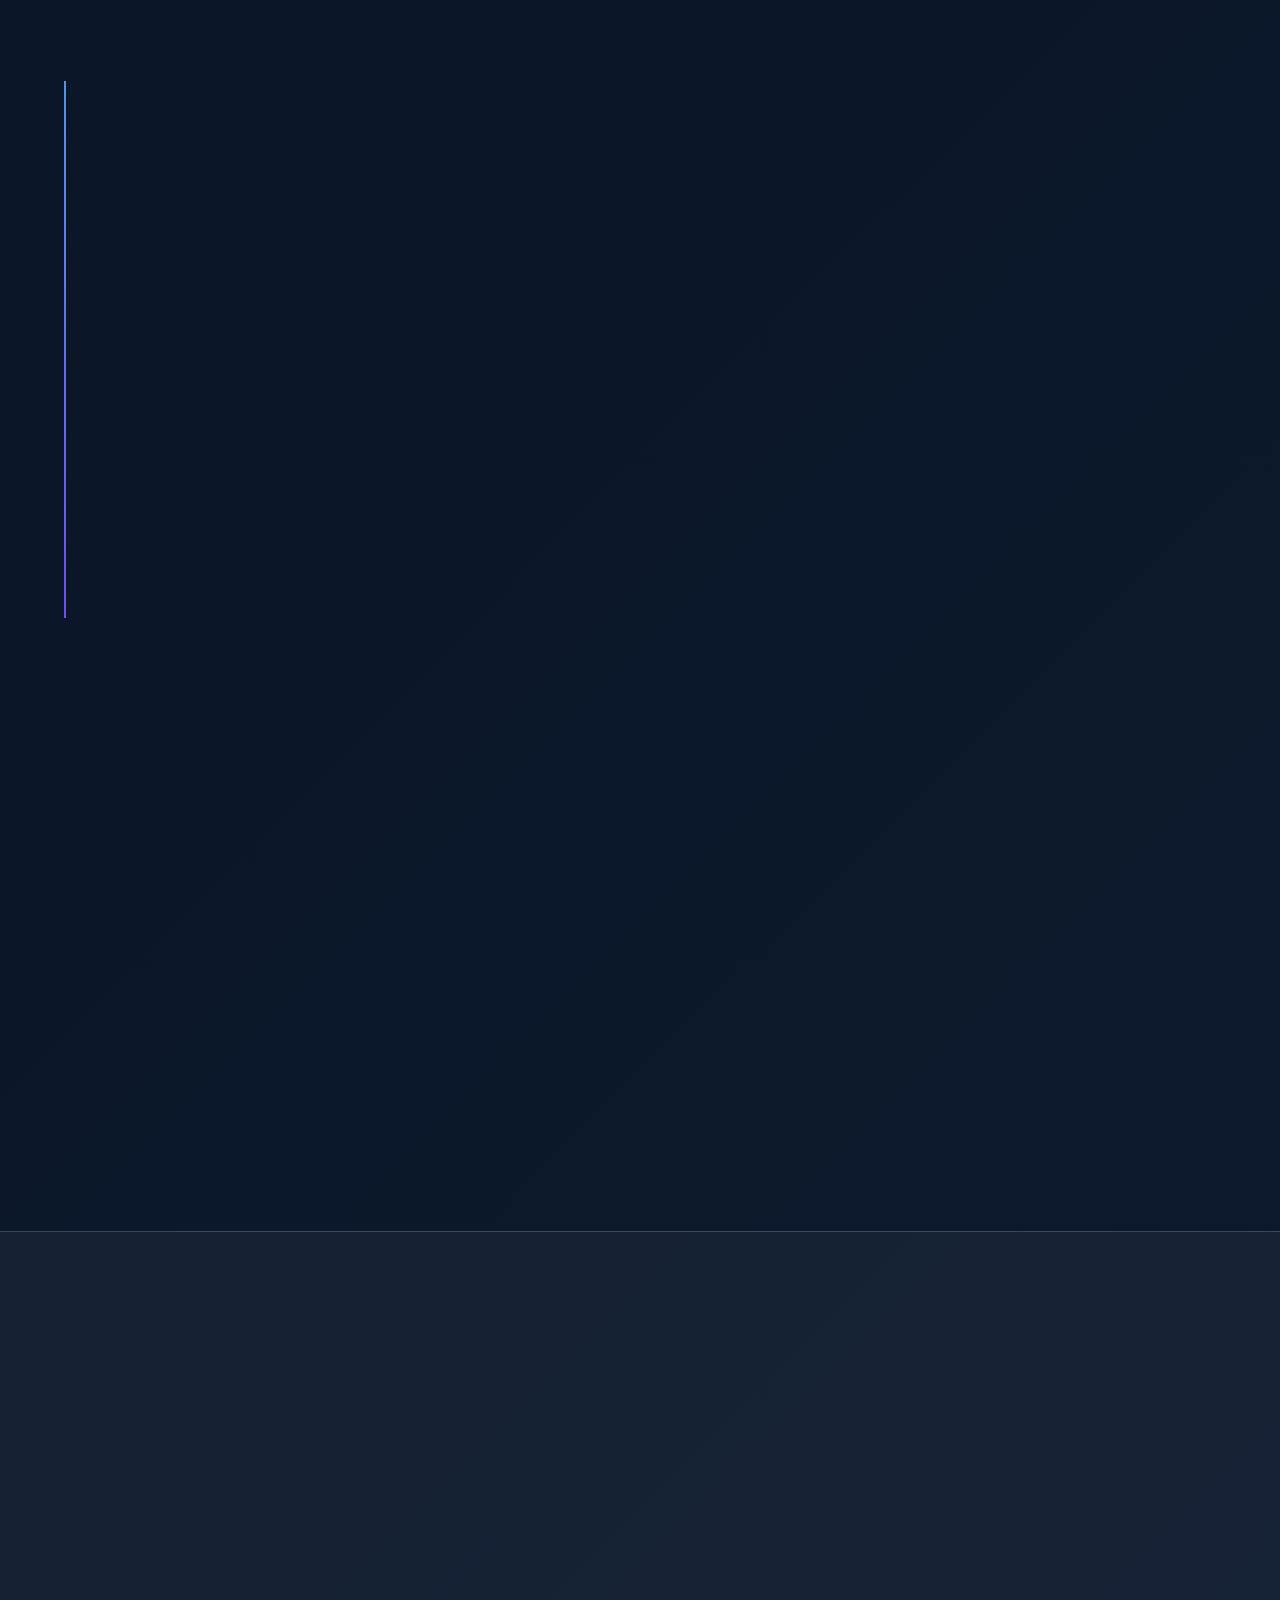
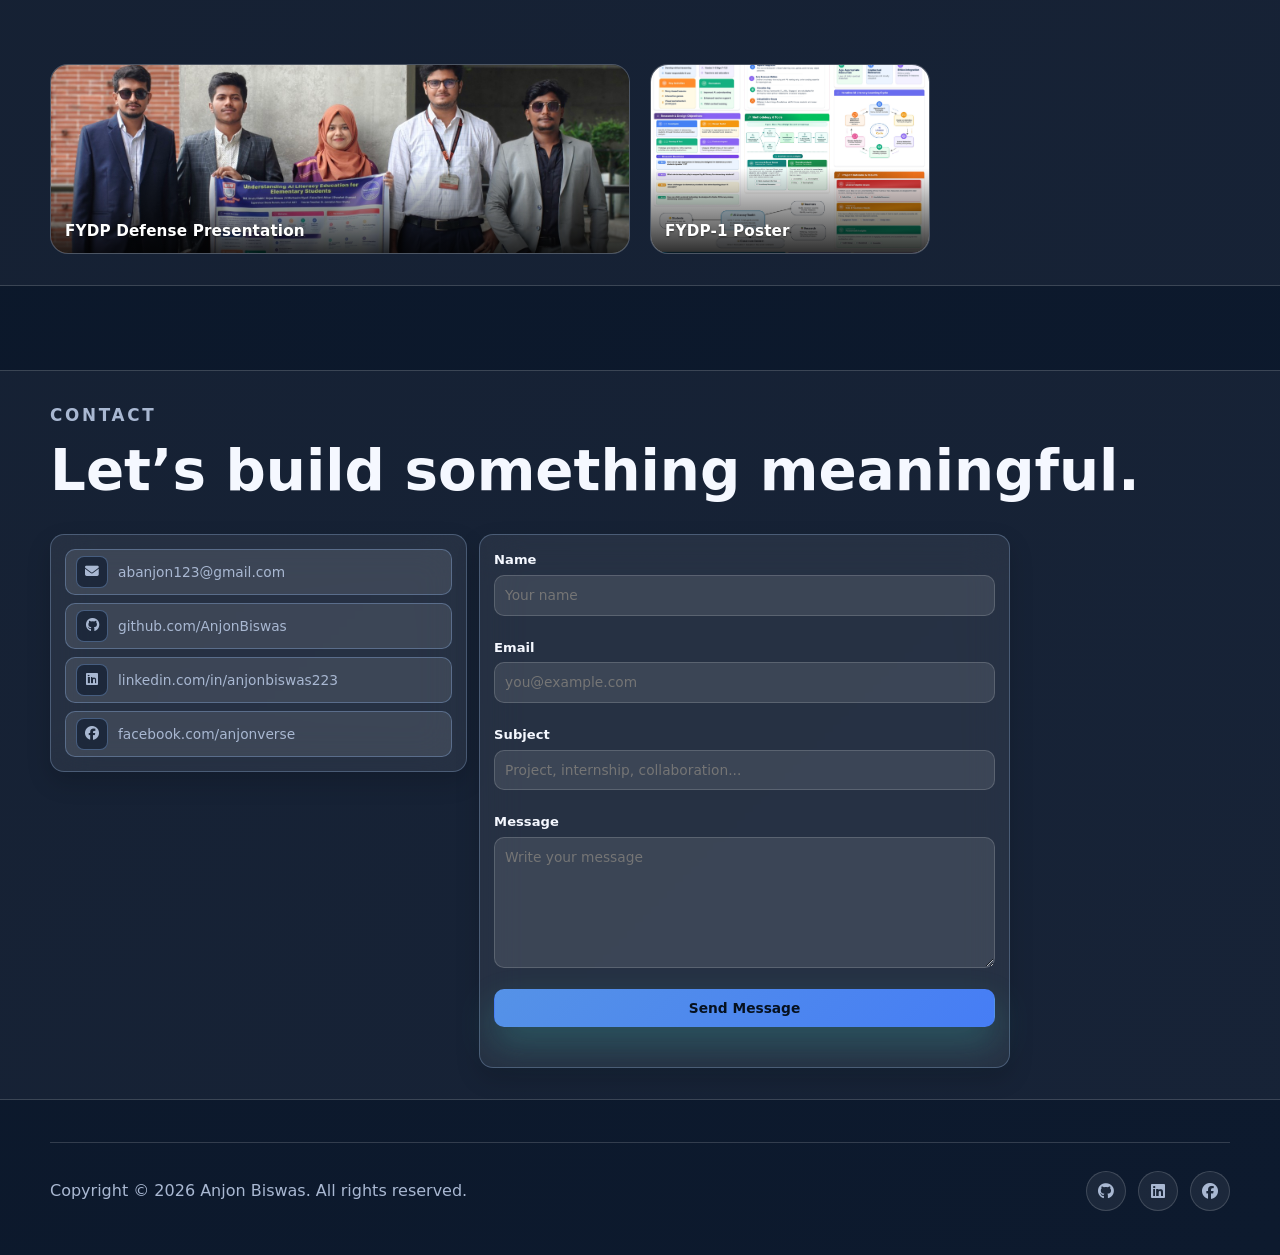
==== commit d0a51ae3: "Update index.html" ====
--- a/index.html
+++ b/index.html
@@ -595,6 +595,7 @@
       <div
         class="cv-view"
         data-pdf-src="assets/Anjon%20-%20Graduate%20Professional%20Resume.pdf"
+        data-pdf-version="20260806"
         data-pdf-title="Anjon Graduate Professional Resume">
         <div class="cv-toolbar" aria-label="CV viewer controls">
           <a
@@ -603,9 +604,7 @@
             href="assets/Anjon%20-%20Graduate%20Professional%20Resume.pdf"
             target="_blank"
             rel="noreferrer">Open PDF</a>
-          <buttonYou’re right, that version became visually heavy. I’ll switch it to a cleaner Framer-style hero: soft aurora gradients, premium glass accents, and subtle motion with much better readability/UX. I’m replacing the current hero background system now.
-          
-          
+          <button
             id="cvDownloadLink"
             class="btn btn-secondary"
             type="button">Download Resume</button>
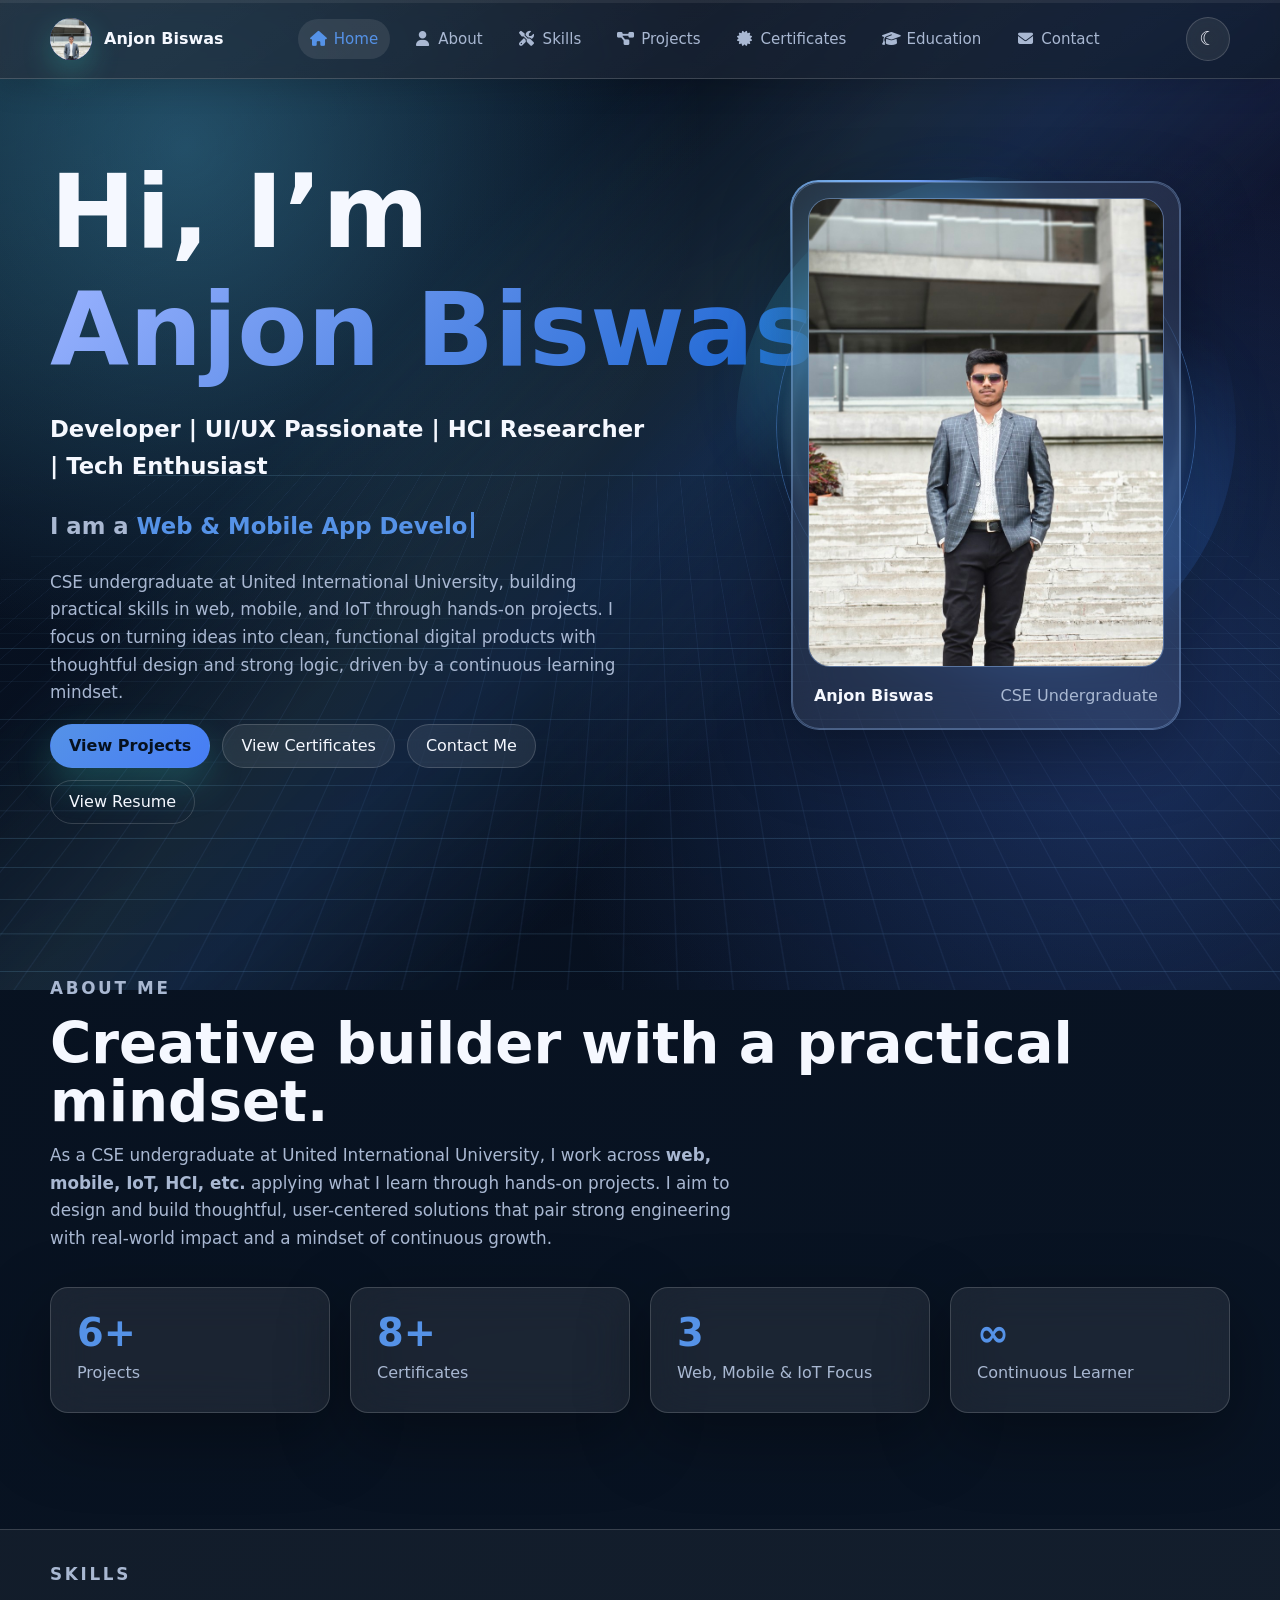
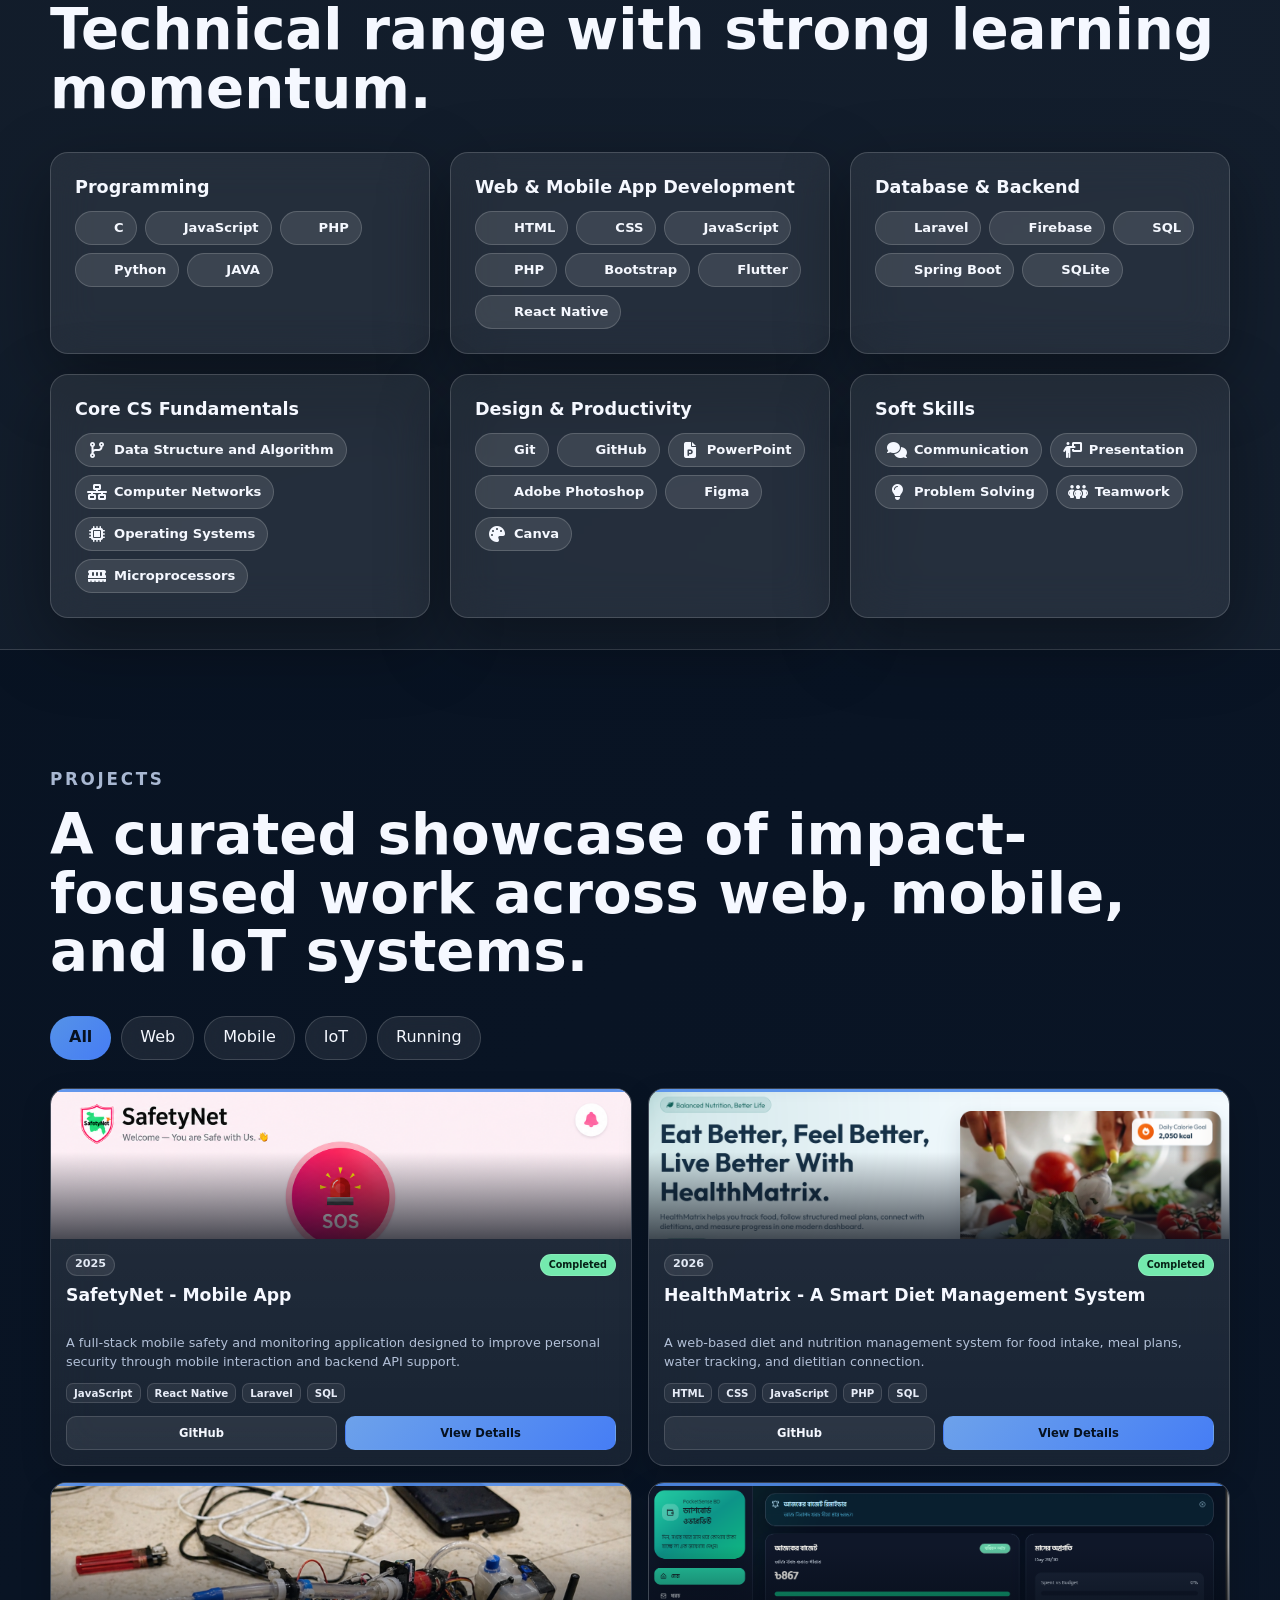
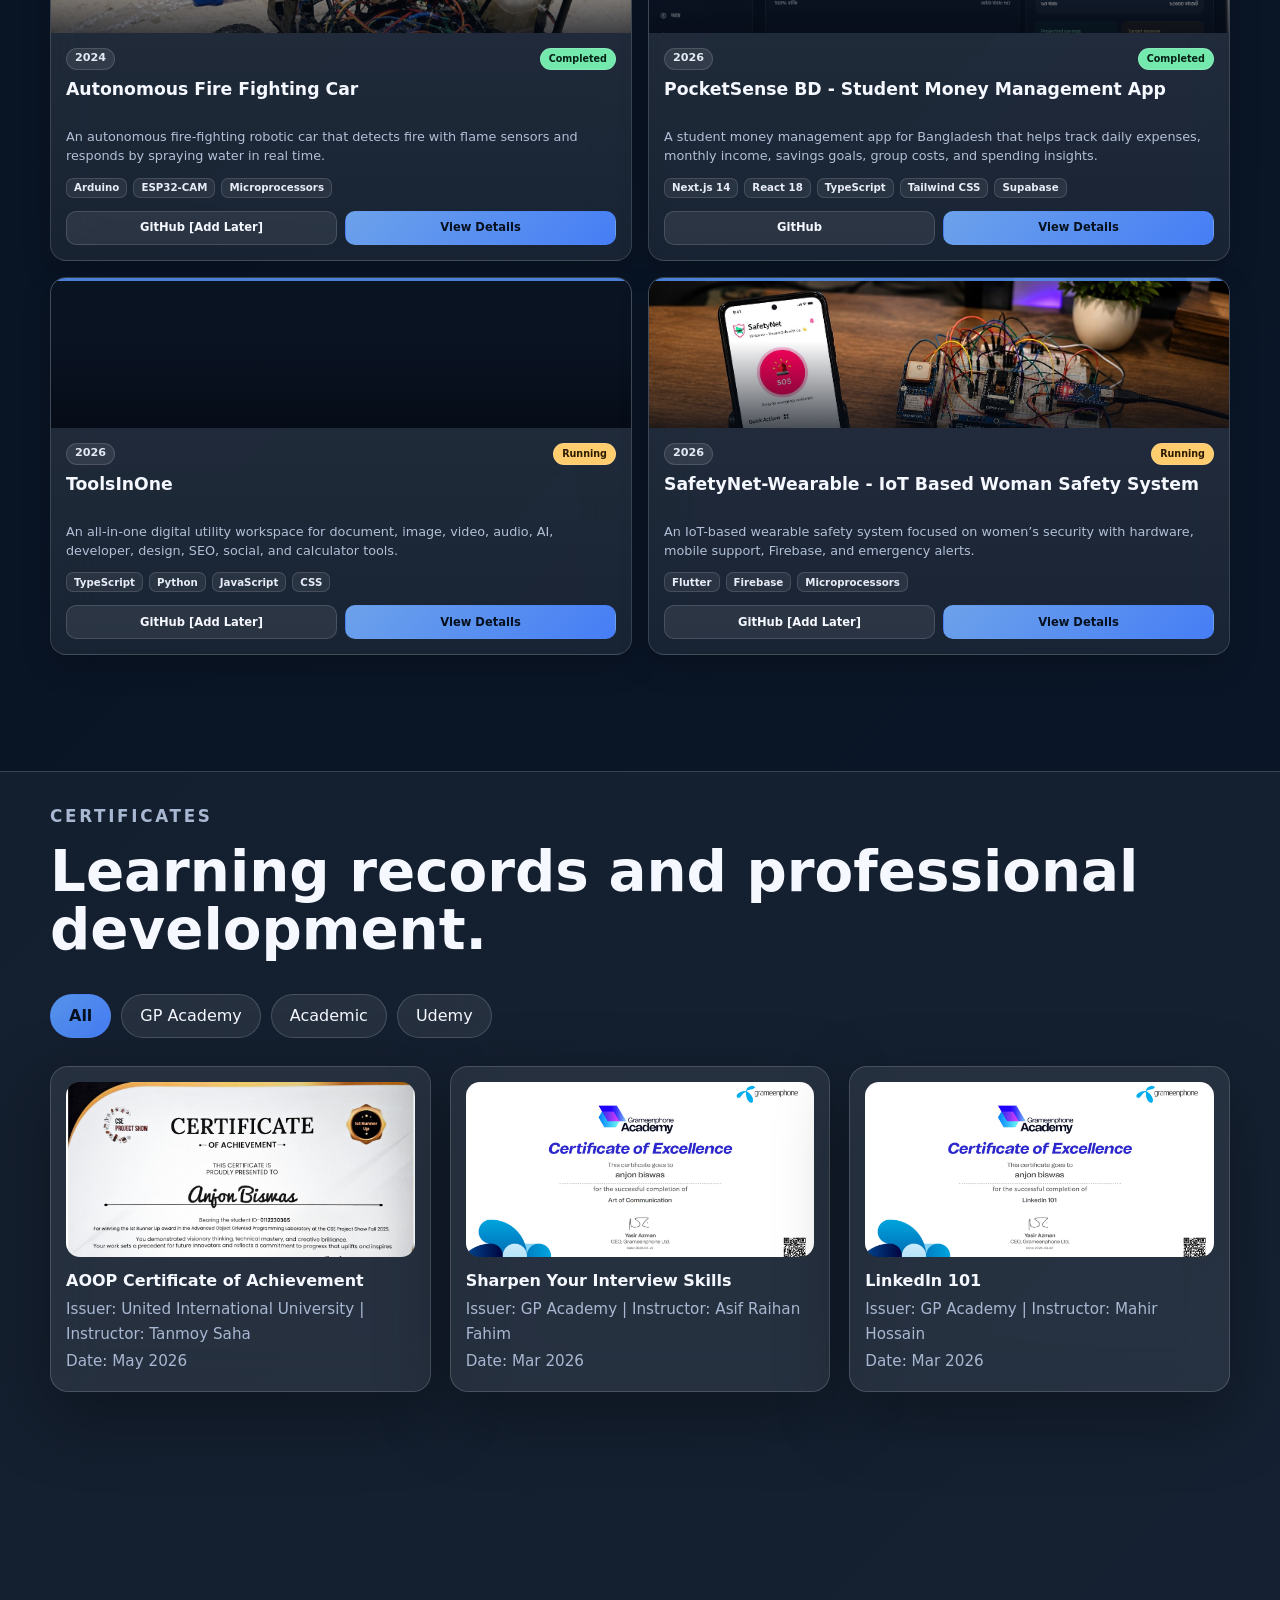
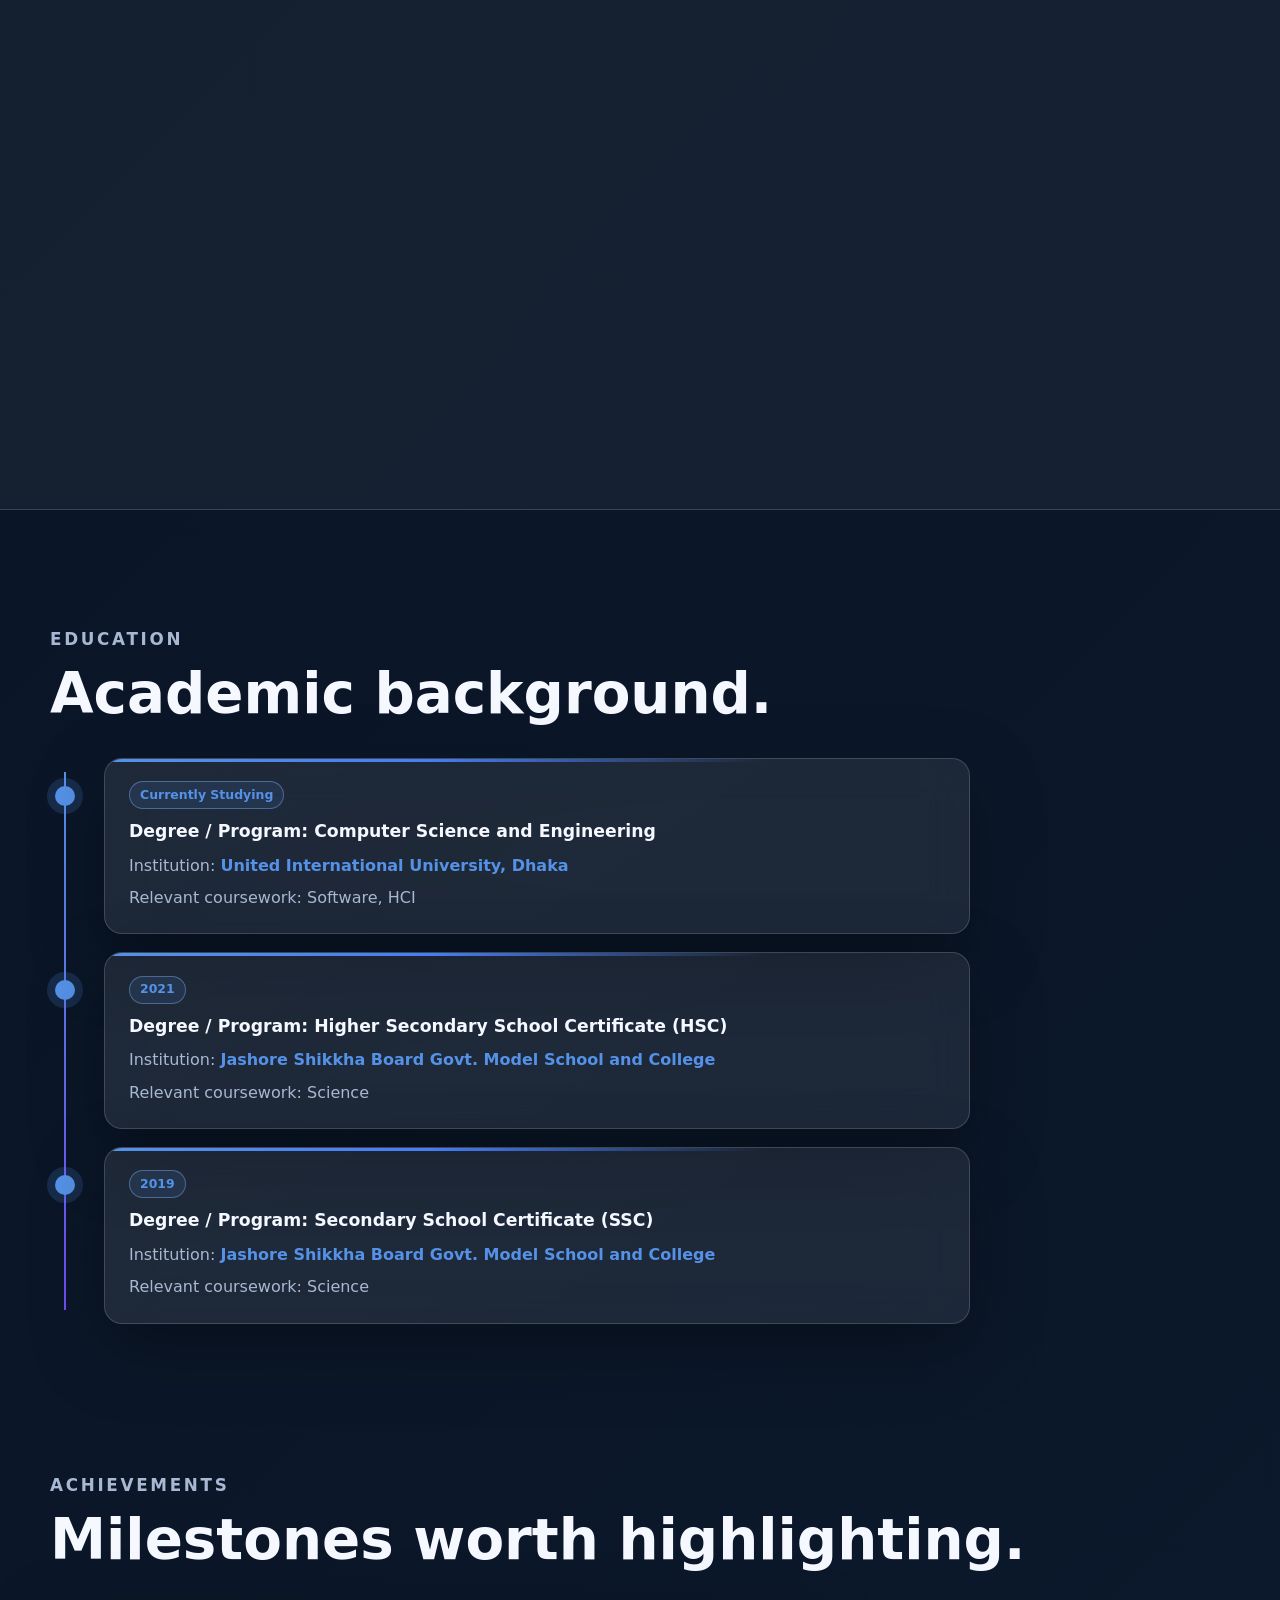
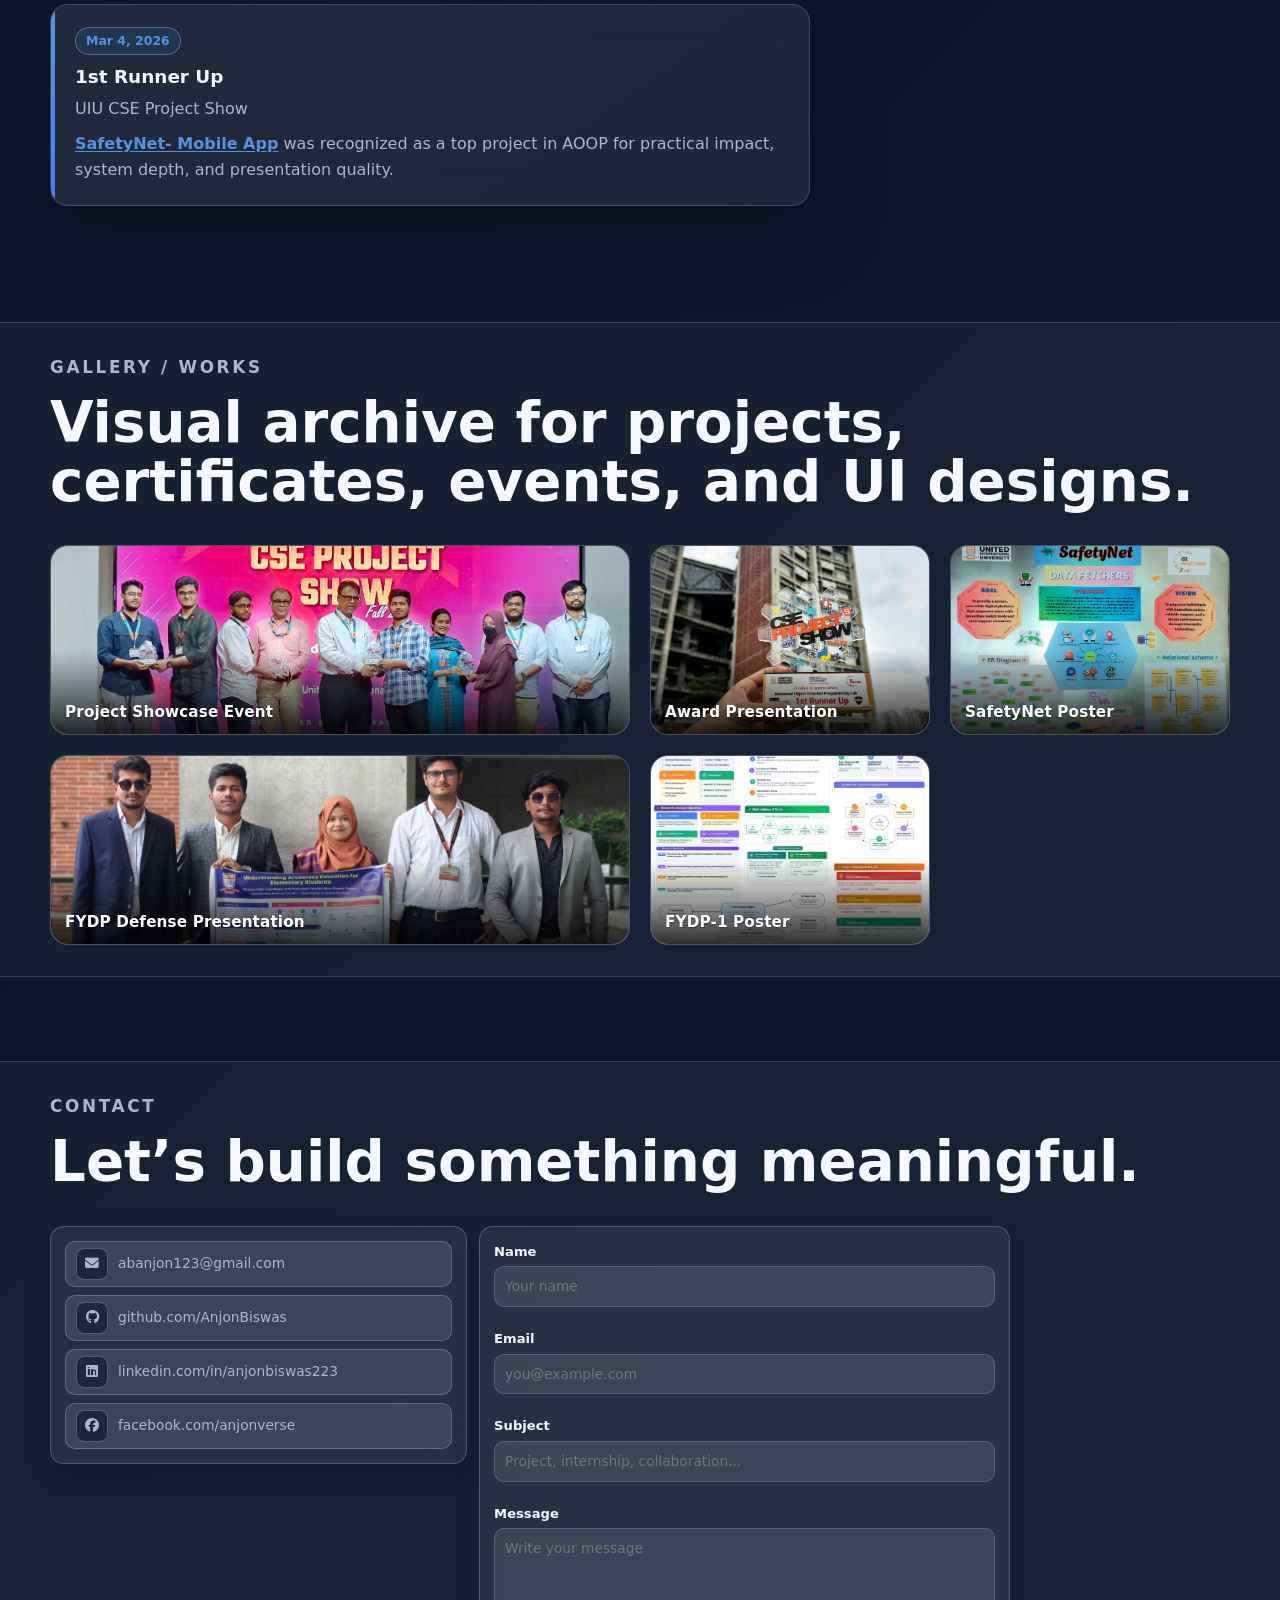
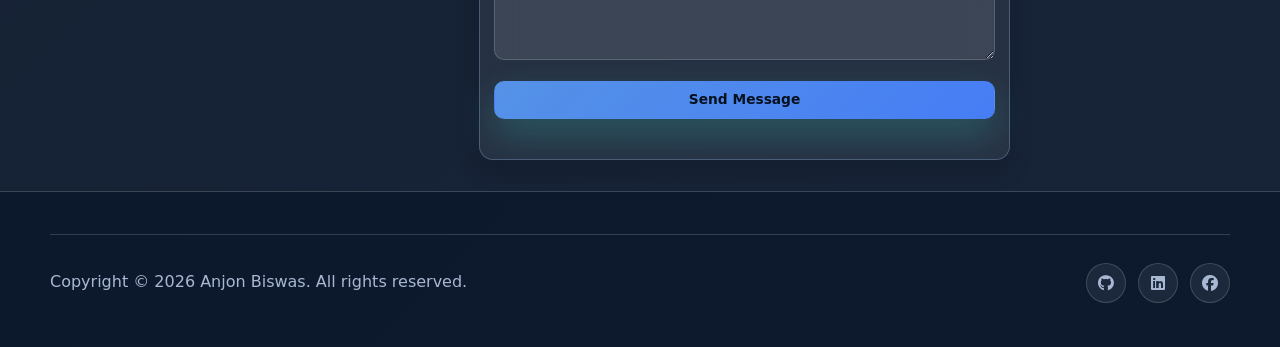
==== commit ea20022a: "new project added and UI fixation" ====
--- a/index.html
+++ b/index.html
@@ -200,30 +200,47 @@
         <button class="filter-btn" type="button" data-project-filter="web">Web</button>
         <button class="filter-btn" type="button" data-project-filter="mobile">Mobile</button>
         <button class="filter-btn" type="button" data-project-filter="iot">IoT</button>
-        <button class="filter-btn" type="button" data-project-filter="c-programming">C Programming</button>
         <button class="filter-btn" type="button" data-project-filter="running">Running</button>
       </div>
 
       <div class="project-grid">
-        <article class="project-card reveal" data-category="c-programming" data-status="Completed">
+        <article class="project-card reveal" id="project-safetynet-mobile-app" data-category="mobile" data-status="Completed">
           <div class="project-image">
-            <img src="assets/Smart Café Management System.png" alt="Screenshot of Smart Café Management System">
+            <img src="assets/SafetyNet-mobile app.png" alt="Screenshot of SafetyNet Mobile App">
           </div>
           <div class="project-body">
             <div class="project-topline">
-              <span>2023</span>
+              <span>2025</span>
               <span class="status completed">Completed</span>
             </div>
-            <h3>Smart Café Management System</h3>
-            <p>A console-based café management system developed in C to manage menu handling, order processing, billing, and customer service flow.</p>
-            <div class="badge-list"><span>C</span></div>
+            <h3>SafetyNet - Mobile App</h3>
+            <p>A full-stack mobile safety and monitoring application designed to improve personal security through mobile interaction and backend API support.</p>
+            <div class="badge-list"><span>JavaScript</span><span>React Native</span><span>Laravel</span><span>SQL</span></div>
             <div class="card-actions">
-              <a href="https://github.com/AnjonBiswas/Smart-Cafe-Management-System" target="_blank" rel="noreferrer" aria-label="GitHub repository for Smart Café Management System">GitHub</a>
+              <a href="https://github.com/AnjonBiswas/SafetyNet-Mobile-App" target="_blank" rel="noreferrer">GitHub</a>
               <button class="text-btn project-details" type="button">View Details</button>
             </div>
           </div>
         </article>
 
+        <article class="project-card reveal" data-category="web" data-status="Completed">
+          <div class="project-image">
+            <img src="assets/HealthMatrix.png" alt="Screenshot of HealthMatrix system">
+          </div>
+          <div class="project-body">
+            <div class="project-topline">
+              <span>2026</span>
+              <span class="status completed">Completed</span>
+            </div>
+            <h3>HealthMatrix - A Smart Diet Management System</h3>
+            <p>A web-based diet and nutrition management system for food intake, meal plans, water tracking, and dietitian connection.</p>
+            <div class="badge-list"><span>HTML</span><span>CSS</span><span>JavaScript</span><span>PHP</span><span>SQL</span></div>
+            <div class="card-actions">
+              <a href="https://github.com/AnjonBiswas/HealthMatrix---A-Smart-Diet-Management-System" target="_blank" rel="noreferrer">GitHub</a>
+              <button class="text-btn project-details" type="button">View Details</button>
+            </div>
+          </div>
+        </article>
 
         <article class="project-card reveal autonomous-fire-card" data-category="iot" data-status="Completed">
           <div class="project-image">
@@ -244,44 +261,6 @@
           </div>
         </article>
 
-        <article class="project-card reveal" id="project-safetynet-mobile-app" data-category="mobile" data-status="Completed">
-          <div class="project-image">
-            <img src="assets/SafetyNet-mobile app.png" alt="Screenshot of SafetyNet Mobile App">
-          </div>
-          <div class="project-body">
-            <div class="project-topline">
-              <span>2025</span>
-              <span class="status completed">Completed</span>
-            </div>
-            <h3>SafetyNet - Mobile App</h3>
-            <p>A full-stack mobile safety and monitoring application designed to improve personal security through mobile interaction and backend API support.</p>
-            <div class="badge-list"><span>JavaScript</span><span>React Native</span><span>Laravel</span><span>SQL</span></div>
-            <div class="card-actions">
-              <a href="https://github.com/AnjonBiswas/SafetyNet-Mobile-App" target="_blank" rel="noreferrer">GitHub</a>
-              <button class="text-btn project-details" type="button">View Details</button>
-            </div>
-          </div>
-        </article>
-
-        <article class="project-card reveal" data-category="web" data-status="Completed">
-          <div class="project-image">
-            <img src="assets/HealthMatrix.png" alt="Screenshot of HealthMatrix system">
-          </div>
-          <div class="project-body">
-            <div class="project-topline">
-              <span>2026</span>
-              <span class="status completed">Completed</span>
-            </div>
-            <h3>HealthMatrix - A Smart Diet Management System</h3>
-            <p>A web-based diet and nutrition management system for food intake, meal plans, water tracking, and dietitian connection.</p>
-            <div class="badge-list"><span>HTML</span><span>CSS</span><span>JavaScript</span><span>PHP</span><span>SQL</span></div>
-            <div class="card-actions">
-              <a href="https://github.com/AnjonBiswas/HealthMatrix---A-Smart-Diet-Management-System" target="_blank" rel="noreferrer">GitHub</a>
-              <button class="text-btn project-details" type="button">View Details</button>
-            </div>
-          </div>
-        </article>
-
         <article class="project-card reveal" data-category="web" data-status="Completed">
           <div class="project-image">
             <img src="assets/PocketSense.png" alt="Screenshot of PocketSense BD application">
@@ -300,21 +279,20 @@
             </div>
           </div>
         </article>
-
-        <article class="project-card reveal" data-category="web" data-status="Completed">
+        <article class="project-card reveal" data-category="web running" data-status="Running / In Progress">
           <div class="project-image">
-            <img src="assets/Writing Archive Site.png" alt="Screenshot of Writing Archive Site">
+            <video src="assets/Recording%202026-08-10%20151207.mp4" autoplay muted loop playsinline preload="metadata" aria-label="ToolsInOne project preview"></video>
           </div>
           <div class="project-body">
             <div class="project-topline">
               <span>2026</span>
-              <span class="status completed">Completed</span>
-            </div>
-            <h3>Writing Archive Site</h3>
-            <p>A personal writing archive website created to preserve, organize, and publicly showcase meaningful literary work.</p>
-            <div class="badge-list"><span>HTML</span><span>CSS</span><span>JavaScript</span></div>
+              <span class="status running">Running</span>
+            </div>
+            <h3>ToolsInOne</h3>
+            <p>An all-in-one digital utility workspace for document, image, video, audio, AI, developer, design, SEO, social, and calculator tools.</p>
+            <div class="badge-list"><span>TypeScript</span><span>Python</span><span>JavaScript</span><span>CSS</span></div>
             <div class="card-actions">
-              <a href="https://github.com/AnjonBiswas/writing_archive_site" target="_blank" rel="noreferrer">GitHub</a>
+              <a href="#" aria-label="GitHub link placeholder for ToolsInOne">GitHub [Add Later]</a>
               <button class="text-btn project-details" type="button">View Details</button>
             </div>
           </div>
@@ -470,7 +448,7 @@
           <span>Mar 4, 2026</span>
           <h3>1st Runner Up</h3>
           <p>UIU CSE Project Show</p>
-          <p><a href="#project-safetynet-mobile-app" class="achievement-link">SafetyNet App</a> was recognized as a top project in AOOP for practical impact, system depth, and presentation quality.</p>
+          <p><a href="#project-safetynet-mobile-app" class="achievement-link">SafetyNet- Mobile App</a> was recognized as a top project in AOOP for practical impact, system depth, and presentation quality.</p>
         </article>
       </div>
     </section>
@@ -553,10 +531,6 @@
   </footer>
 
   <button class="back-to-top" type="button" aria-label="Back to top">↑</button>
-
-  <div class="custom-cursor" aria-hidden="true">
-    <span class="cursor-pointer"></span>
-  </div>
 
   <div class="modal" id="modal" aria-hidden="true" role="dialog" aria-modal="true" aria-labelledby="modalTitle">
     <div class="modal-backdrop" data-close-modal></div>
--- a/style.css
+++ b/style.css
@@ -1168,7 +1168,8 @@
   background: color-mix(in srgb, var(--surface-strong) 80%, transparent);
 }
 
-.project-image img {
+.project-image img,
+.project-image video {
   width: 100%;
   height: 100%;
   object-fit:cover;
@@ -1176,7 +1177,8 @@
   transition: transform 0.35s ease;
 }
 
-.project-card:hover .project-image img {
+.project-card:hover .project-image img,
+.project-card:hover .project-image video {
   transform: scale(1.04);
 }
 
@@ -1604,99 +1606,6 @@
   pointer-events: auto;
   transform: translateY(0);
 }
-
-.custom-cursor {
-  position: fixed;
-  left: 0;
-  top: 0;
-  z-index: 1000;
-  width: 32px;
-  height: 32px;
-  pointer-events: none;
-  opacity: 0;
-  transform: translate3d(-50px, -50px, 0);
-  transition: opacity 0.12s ease;
-  will-change: transform;
-  overflow: visible;
-}
-
-.custom-cursor.is-visible {
-  opacity: 1;
-}
-
-.cursor-pointer {
-  position: absolute;
-  left: 0;
-  top: 0;
-  width: 32px;
-  height: 32px;
-  clip-path: polygon(7% 4%, 10% 93%, 34% 74%, 47% 98%, 63% 89%, 50% 65%, 84% 62%);
-  transform-origin: 5px 5px;
-  transition: transform 0.14s cubic-bezier(0.22, 1, 0.36, 1), clip-path 0.16s ease;
-  filter:
-    drop-shadow(0 0 1px rgba(7, 14, 42, 1))
-    drop-shadow(-2px 2px 0 rgba(111, 49, 208, 0.9))
-    drop-shadow(0 0 10px rgba(58, 232, 236, 0.45))
-    drop-shadow(0 8px 16px rgba(0, 0, 0, 0.52));
-}
-
-.cursor-pointer::before,
-.cursor-pointer::after {
-  content: "";
-  position: absolute;
-  inset: 0;
-}
-
-.cursor-pointer::before {
-  background:
-    radial-gradient(70% 54% at 28% 24%, rgba(185, 156, 255, 0.98), transparent 72%),
-    radial-gradient(62% 50% at 70% 38%, rgba(65, 247, 233, 0.96), transparent 74%),
-    radial-gradient(48% 64% at 56% 82%, rgba(96, 138, 255, 0.88), transparent 72%),
-    linear-gradient(145deg, #070c2c 6%, #223a84 56%, #101948 100%);
-}
-
-.cursor-pointer::after {
-  background:
-    radial-gradient(circle at 18% 24%, rgba(255, 255, 255, 0.95) 0 1.2px, transparent 2px),
-    radial-gradient(circle at 35% 12%, rgba(255, 255, 255, 0.82) 0 1px, transparent 2px),
-    radial-gradient(circle at 56% 26%, rgba(255, 255, 255, 0.75) 0 1.1px, transparent 2px),
-    radial-gradient(circle at 72% 48%, rgba(255, 255, 255, 0.84) 0 1.1px, transparent 2px),
-    radial-gradient(circle at 42% 66%, rgba(255, 255, 255, 0.72) 0 1px, transparent 2px),
-    radial-gradient(circle at 66% 80%, rgba(255, 255, 255, 0.84) 0 1.2px, transparent 2px);
-  opacity: 0.7;
-}
-
-.custom-cursor.is-hovering .cursor-pointer {
-  clip-path: polygon(7% 4%, 10% 93%, 34% 74%, 47% 98%, 63% 89%, 50% 65%, 84% 62%);
-  transform: scale(1.04);
-  filter:
-    drop-shadow(0 0 1px rgba(7, 12, 38, 1))
-    drop-shadow(-2px 2px 0 rgba(129, 50, 236, 0.9))
-    drop-shadow(0 0 13px rgba(58, 235, 236, 0.72))
-    drop-shadow(0 7px 16px rgba(0, 0, 0, 0.48));
-}
-
-.custom-cursor.is-clicking .cursor-pointer {
-  clip-path: polygon(7% 4%, 10% 93%, 34% 74%, 47% 98%, 63% 89%, 50% 65%, 84% 62%);
-  transform: scale(0.94);
-}
-
-[data-theme="light"] .cursor-pointer {
-  filter:
-    drop-shadow(0 0 1px rgba(25, 43, 76, 0.68))
-    drop-shadow(-1px 1px 0 rgba(123, 94, 237, 0.52))
-    drop-shadow(0 0 10px rgba(81, 180, 230, 0.28))
-    drop-shadow(0 5px 12px rgba(50, 74, 118, 0.22));
-}
-
-[data-theme="light"] .cursor-pointer::before {
-  background:
-    radial-gradient(70% 54% at 28% 24%, rgba(149, 136, 255, 0.88), transparent 72%),
-    radial-gradient(62% 50% at 70% 38%, rgba(91, 220, 236, 0.84), transparent 74%),
-    radial-gradient(48% 64% at 56% 82%, rgba(112, 152, 252, 0.8), transparent 72%),
-    linear-gradient(145deg, #e8f1ff 8%, #bfd5ff 56%, #d2ddff 100%);
-}
-
 
 .modal {
   position: fixed;
@@ -1800,7 +1709,8 @@
   background: color-mix(in srgb, var(--surface-strong) 80%, transparent);
 }
 
-.modal-media img {
+.modal-media img,
+.modal-media video {
   width: 100%;
   height: 100%;
   object-fit: cover;
@@ -2200,13 +2110,6 @@
   }
 }
 
-@media (hover: hover) and (pointer: fine) {
-  body.custom-cursor-ready,
-  body.custom-cursor-ready * {
-    cursor: none !important;
-  }
-}
-
 @media (prefers-reduced-motion: reduce) {
   *,
   *::before,
@@ -2215,10 +2118,6 @@
     animation-iteration-count: 1 !important;
     scroll-behavior: auto !important;
     transition-duration: 0.01ms !important;
-  }
-
-  .custom-cursor {
-    display: none !important;
   }
 
   .hero-copy,
@@ -2712,9 +2611,6 @@
     padding: 14px;
   }
 
-  .custom-cursor {
-    display: none;
-  }
 }
 
 @media (max-width: 480px) {
@@ -4053,7 +3949,8 @@
     border-radius: 15px;
   }
 
-  .project-image img {
+  .project-image img,
+  .project-image video {
     object-position: top center;
   }
 
@@ -4518,11 +4415,13 @@
   transform: translateY(-6px);
 }
 
-.project-image img {
+.project-image img,
+.project-image video {
   transition: transform var(--dur-slow) var(--ease-gentle);
 }
 
-.project-card:hover .project-image img {
+.project-card:hover .project-image img,
+.project-card:hover .project-image video {
   transform: scale(1.03);
 }
 
@@ -4569,3 +4468,241 @@
   }
 }
 
+#projects .project-grid {
+  counter-reset: project-card;
+  grid-template-columns: repeat(2, minmax(0, 1fr));
+  gap: 16px;
+}
+
+#projects .project-card {
+  position: relative;
+  display: flex;
+  flex-direction: column;
+  min-height: 322px;
+  padding: 0;
+  isolation: isolate;
+  overflow: hidden;
+  counter-increment: project-card;
+  border-radius: 16px;
+  border-color: color-mix(in srgb, var(--border) 86%, transparent);
+  background:
+    linear-gradient(180deg, color-mix(in srgb, var(--surface-strong) 90%, transparent), color-mix(in srgb, var(--surface) 78%, transparent)),
+    color-mix(in srgb, var(--bg-soft) 18%, transparent);
+  box-shadow:
+    0 12px 30px color-mix(in srgb, #000000 18%, transparent),
+    0 1px 0 rgba(255, 255, 255, 0.08) inset;
+}
+
+#projects .project-card::before {
+  content: "";
+  position: absolute;
+  inset: 0;
+  z-index: 2;
+  pointer-events: none;
+  border-top: 3px solid color-mix(in srgb, var(--accent) 74%, var(--accent-3));
+  opacity: 0.9;
+  transition: opacity var(--dur-medium) var(--ease-gentle);
+}
+
+#projects .project-card::after {
+  content: none;
+}
+
+#projects .project-card:hover,
+#projects .project-card:focus-visible {
+  transform: translateY(-5px);
+  border-color: color-mix(in srgb, var(--accent) 40%, var(--border));
+  box-shadow:
+    0 18px 42px color-mix(in srgb, #000000 24%, transparent),
+    0 0 0 1px color-mix(in srgb, var(--accent) 14%, transparent) inset;
+}
+
+#projects .project-card:hover::before,
+#projects .project-card:focus-visible::before {
+  opacity: 1;
+}
+
+#projects .project-image {
+  position: relative;
+  z-index: 1;
+  height: 150px;
+  min-height: 0;
+  aspect-ratio: auto;
+  overflow: hidden;
+  border: 0;
+  border-radius: 0;
+  background: color-mix(in srgb, var(--bg-soft) 74%, #000000 26%);
+  box-shadow: none;
+}
+
+#projects .project-image::after {
+  content: "";
+  position: absolute;
+  inset: auto 0 0;
+  height: 58%;
+  pointer-events: none;
+  background: linear-gradient(180deg, transparent, rgba(4, 10, 20, 0.72));
+}
+
+#projects .project-image img,
+#projects .project-image video {
+  object-fit: cover;
+  object-position: top center;
+}
+
+#projects .project-body {
+  position: relative;
+  z-index: 2;
+  min-width: 0;
+  display: flex;
+  flex-direction: column;
+  flex: 1;
+  padding: 15px;
+}
+
+#projects .project-topline {
+  position: static;
+  display: flex;
+  align-items: center;
+  justify-content: space-between;
+  gap: 10px;
+  margin: 0 0 9px;
+  padding-right: 0;
+  font-size: 0.7rem;
+}
+
+#projects .project-topline > span:first-child,
+#projects .project-topline .status {
+  min-height: 22px;
+  padding: 0 8px;
+  border-radius: 999px;
+  border: 1px solid color-mix(in srgb, var(--border) 84%, transparent);
+  box-shadow: none;
+  backdrop-filter: none;
+}
+
+#projects .project-topline > span:first-child {
+  background: color-mix(in srgb, var(--surface-strong) 66%, transparent);
+  color: color-mix(in srgb, var(--text) 78%, var(--muted) 22%);
+  font-weight: 800;
+}
+
+#projects .project-topline .status {
+  font-size: 0.6rem;
+}
+
+#projects .status.completed {
+  color: #062116;
+  background: color-mix(in srgb, var(--success) 90%, white 10%);
+}
+
+#projects .status.running {
+  color: #2b1b00;
+  background: color-mix(in srgb, var(--warning) 92%, white 8%);
+}
+
+#projects .project-card h3 {
+  margin: 0 0 7px;
+  min-height: 2.38em;
+  color: var(--text);
+  font-size: 1.08rem;
+  line-height: 1.19;
+  display: -webkit-box;
+  -webkit-box-orient: vertical;
+  -webkit-line-clamp: 2;
+  overflow: hidden;
+}
+
+#projects .project-body p {
+  margin: 0 0 12px;
+  color: color-mix(in srgb, var(--muted) 88%, var(--text) 12%);
+  font-size: 0.8rem;
+  line-height: 1.5;
+  display: -webkit-box;
+  -webkit-box-orient: vertical;
+  -webkit-line-clamp: 2;
+  overflow: hidden;
+}
+
+#projects .project-body .badge-list {
+  gap: 6px;
+  margin: 0 0 13px;
+}
+
+#projects .project-body .badge-list span {
+  min-height: 20px;
+  padding: 0 7px;
+  border-radius: 7px;
+  border-color: color-mix(in srgb, var(--border) 84%, transparent);
+  background: color-mix(in srgb, var(--surface-strong) 52%, transparent);
+  font-size: 0.64rem;
+  color: color-mix(in srgb, var(--text) 82%, var(--muted) 18%);
+}
+
+#projects .card-actions {
+  display: grid;
+  grid-template-columns: 1fr 1fr;
+  gap: 8px;
+  margin-top: auto;
+}
+
+#projects .card-actions a,
+#projects .card-actions .text-btn {
+  min-width: 0;
+  min-height: 34px;
+  padding: 0 10px;
+  border-radius: 10px;
+  border-color: color-mix(in srgb, var(--border) 88%, transparent);
+  background: color-mix(in srgb, var(--surface-strong) 62%, transparent);
+  font-size: 0.72rem;
+  box-shadow: none;
+}
+
+#projects .card-actions .text-btn {
+  background: linear-gradient(135deg, color-mix(in srgb, var(--accent) 86%, white 14%), var(--accent-3));
+  border-color: transparent;
+  color: #06111f;
+}
+
+@media (max-width: 760px) {
+  #projects .project-grid {
+    grid-template-columns: 1fr;
+  }
+
+}
+
+@media (max-width: 560px) {
+  #projects .project-card {
+    min-height: 0;
+    border-radius: 16px;
+  }
+
+  #projects .project-image {
+    height: 132px;
+  }
+
+  #projects .project-body {
+    padding: 13px;
+  }
+
+  #projects .project-card h3 {
+    min-height: 0;
+    font-size: 0.94rem;
+    -webkit-line-clamp: 2;
+  }
+
+  #projects .project-body p {
+    font-size: 0.74rem;
+    -webkit-line-clamp: 2;
+  }
+
+  #projects .project-body .badge-list span {
+    font-size: 0.64rem;
+  }
+
+  #projects .card-actions a,
+  #projects .card-actions .text-btn {
+    min-height: 32px;
+  }
+}
+
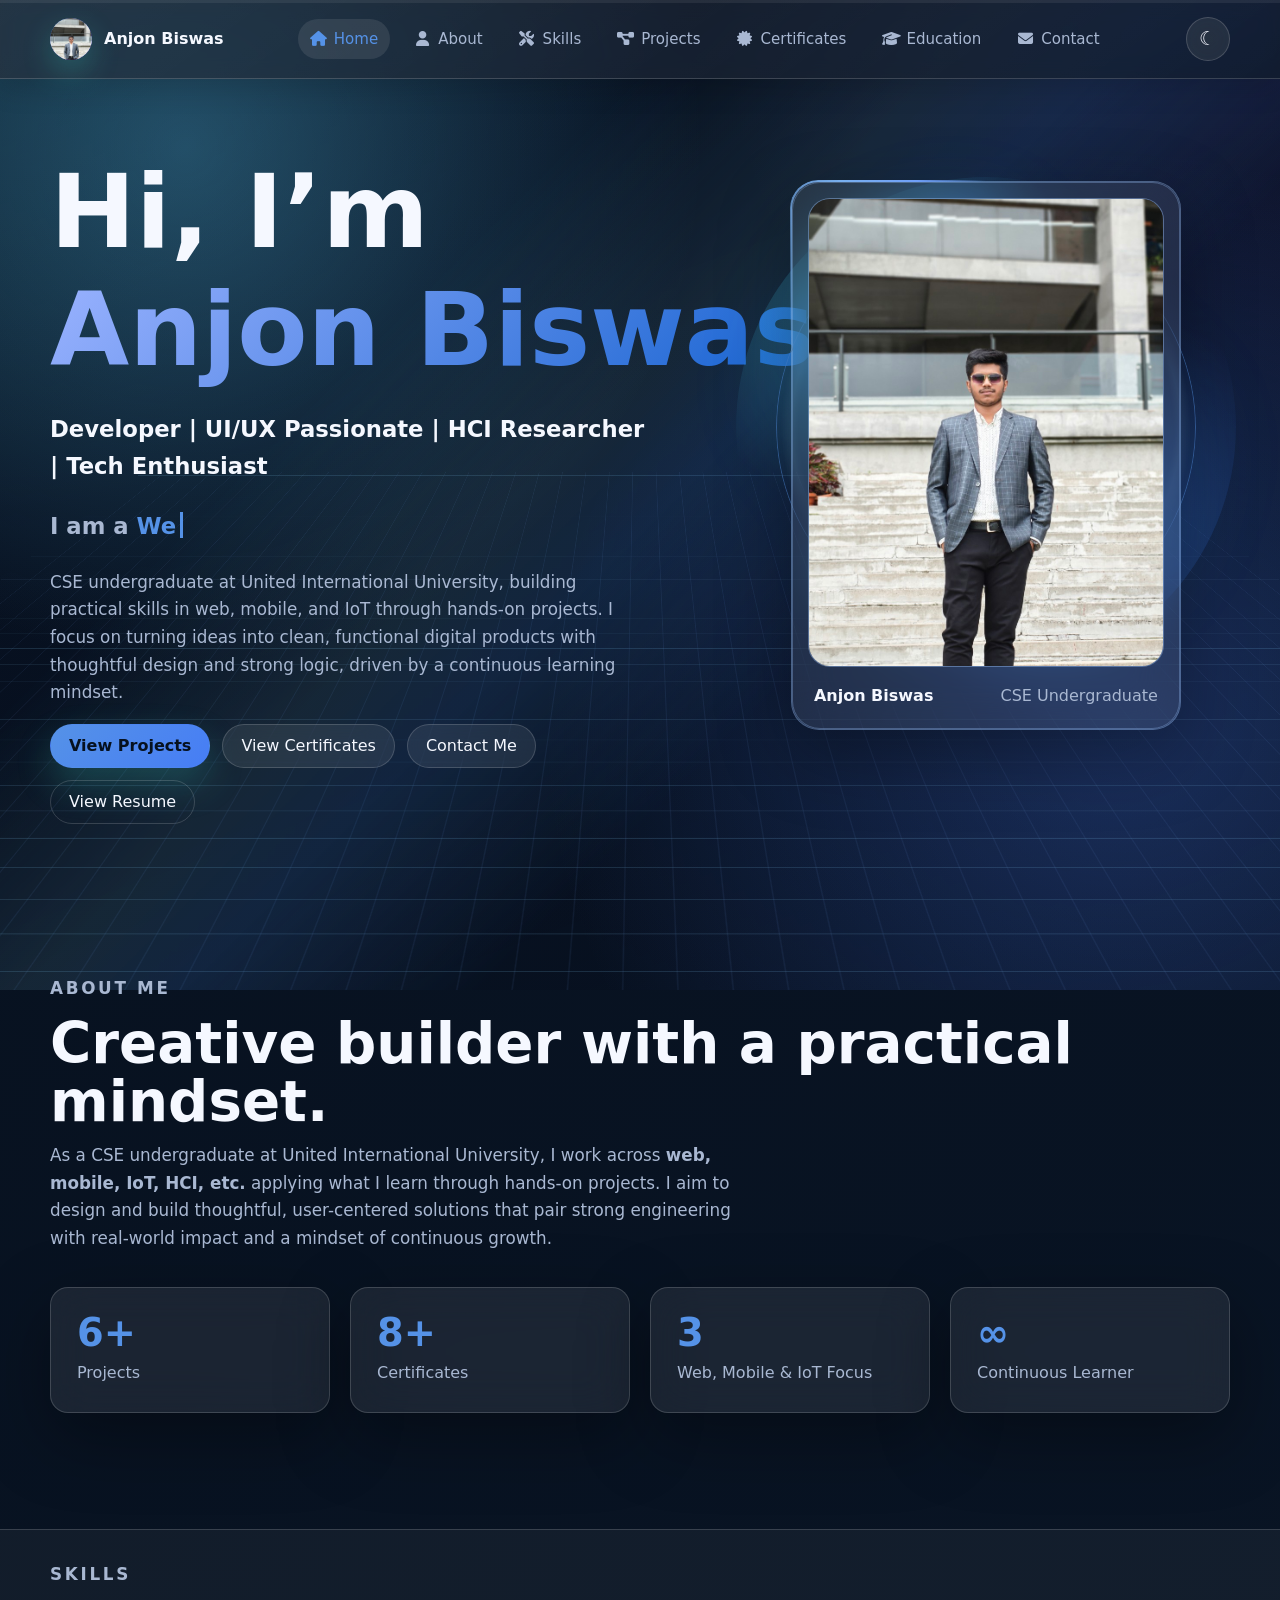
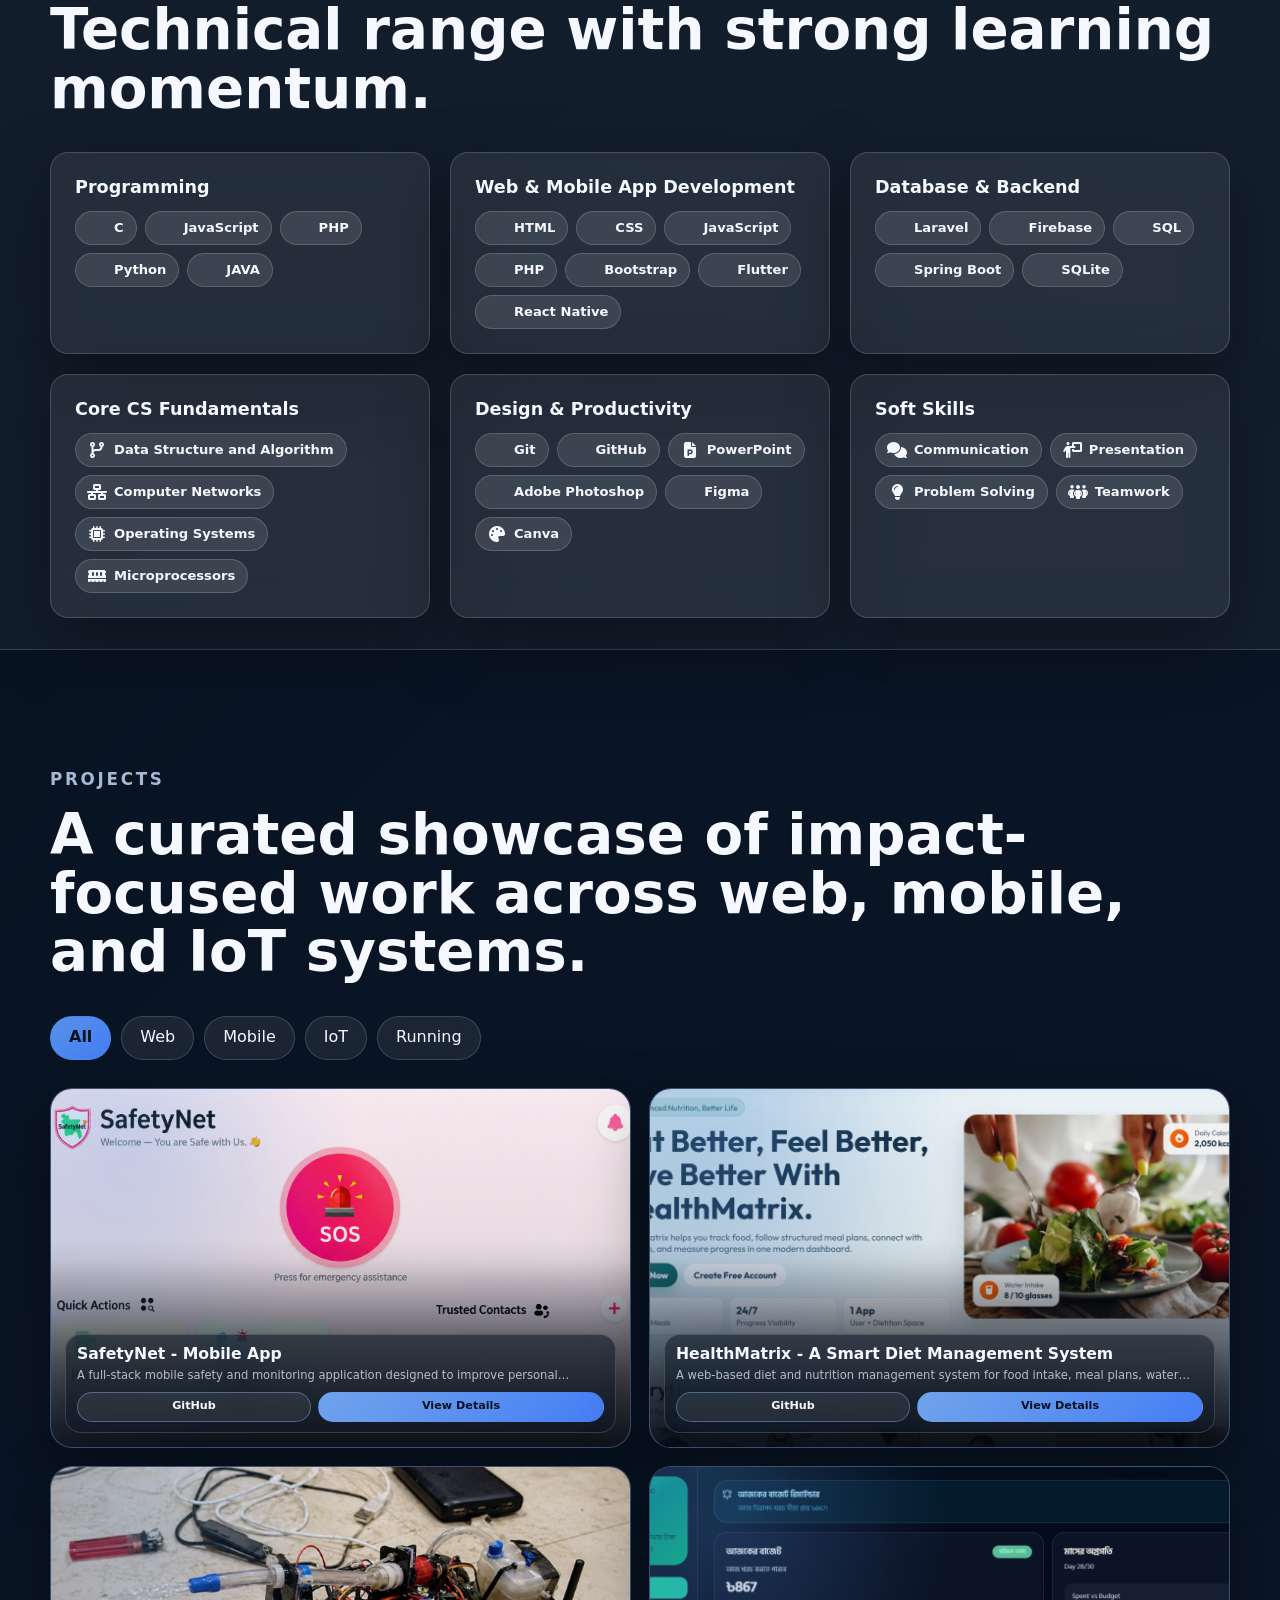
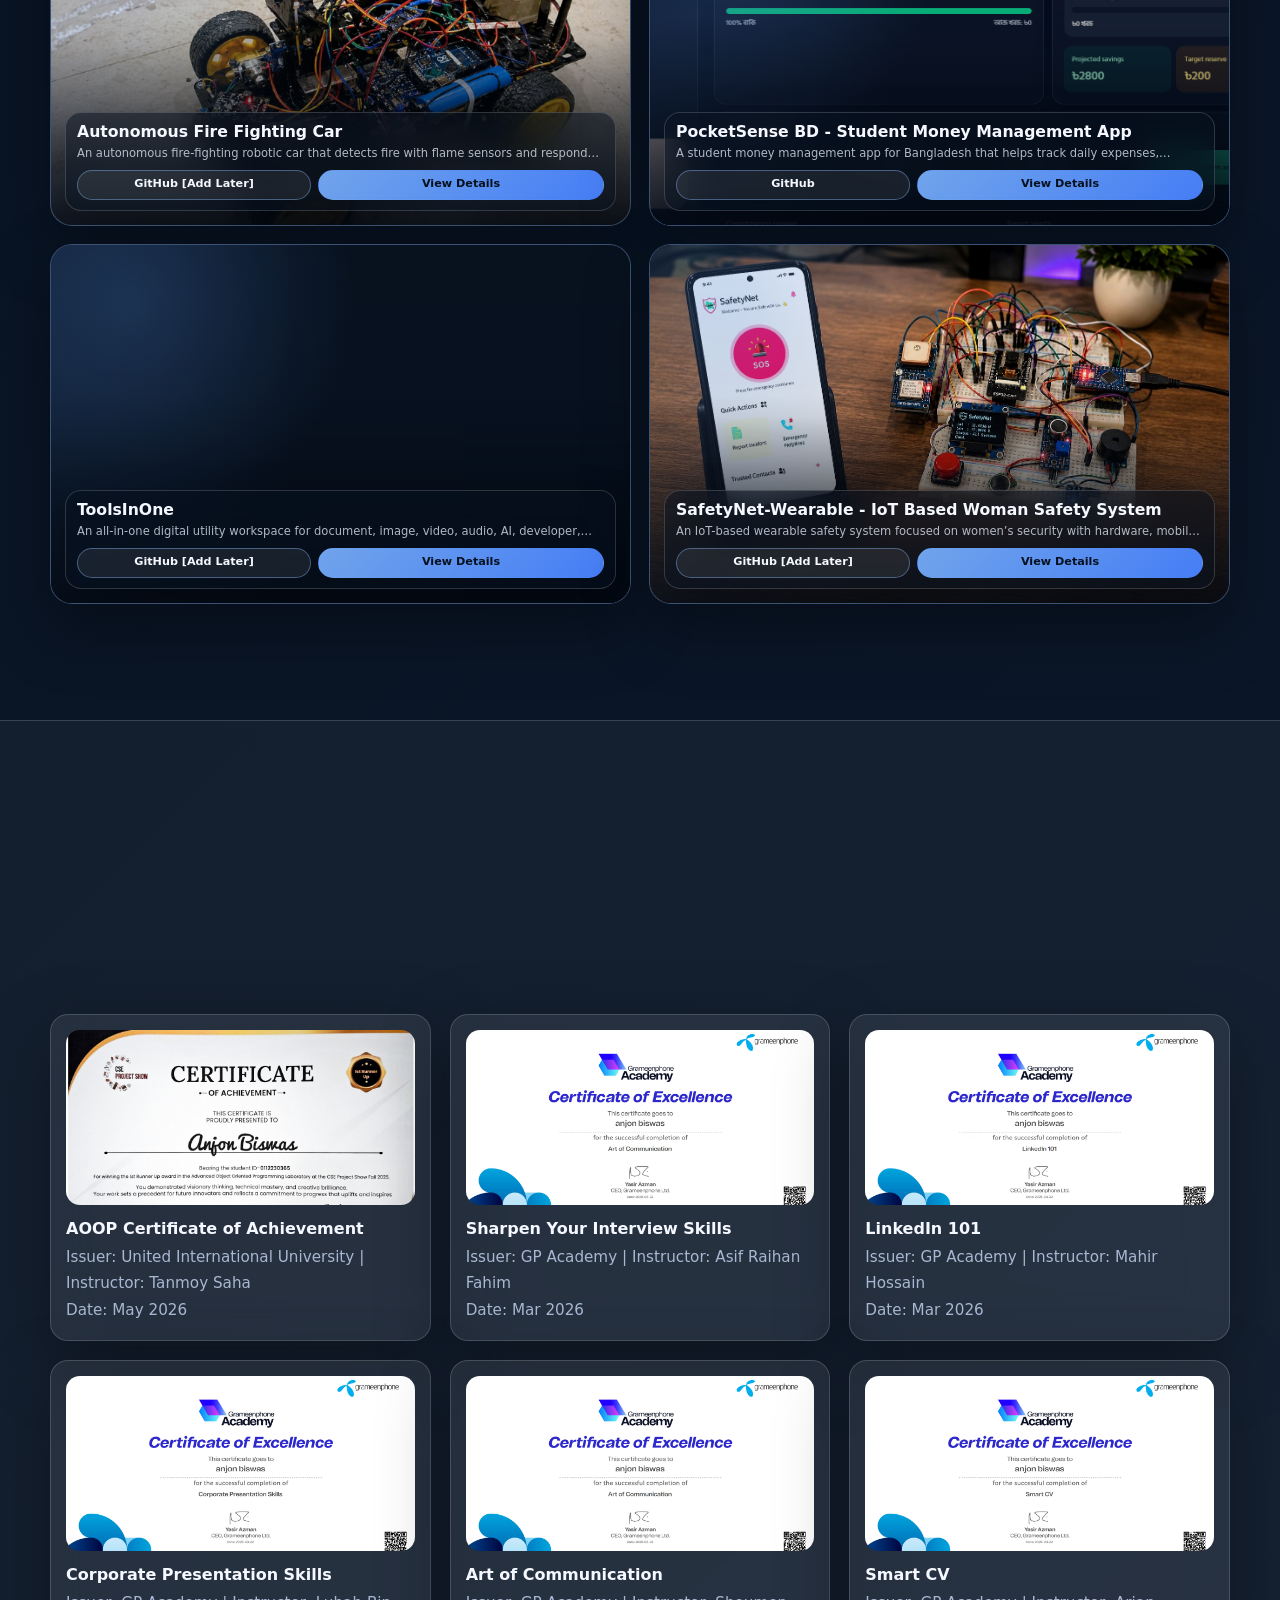
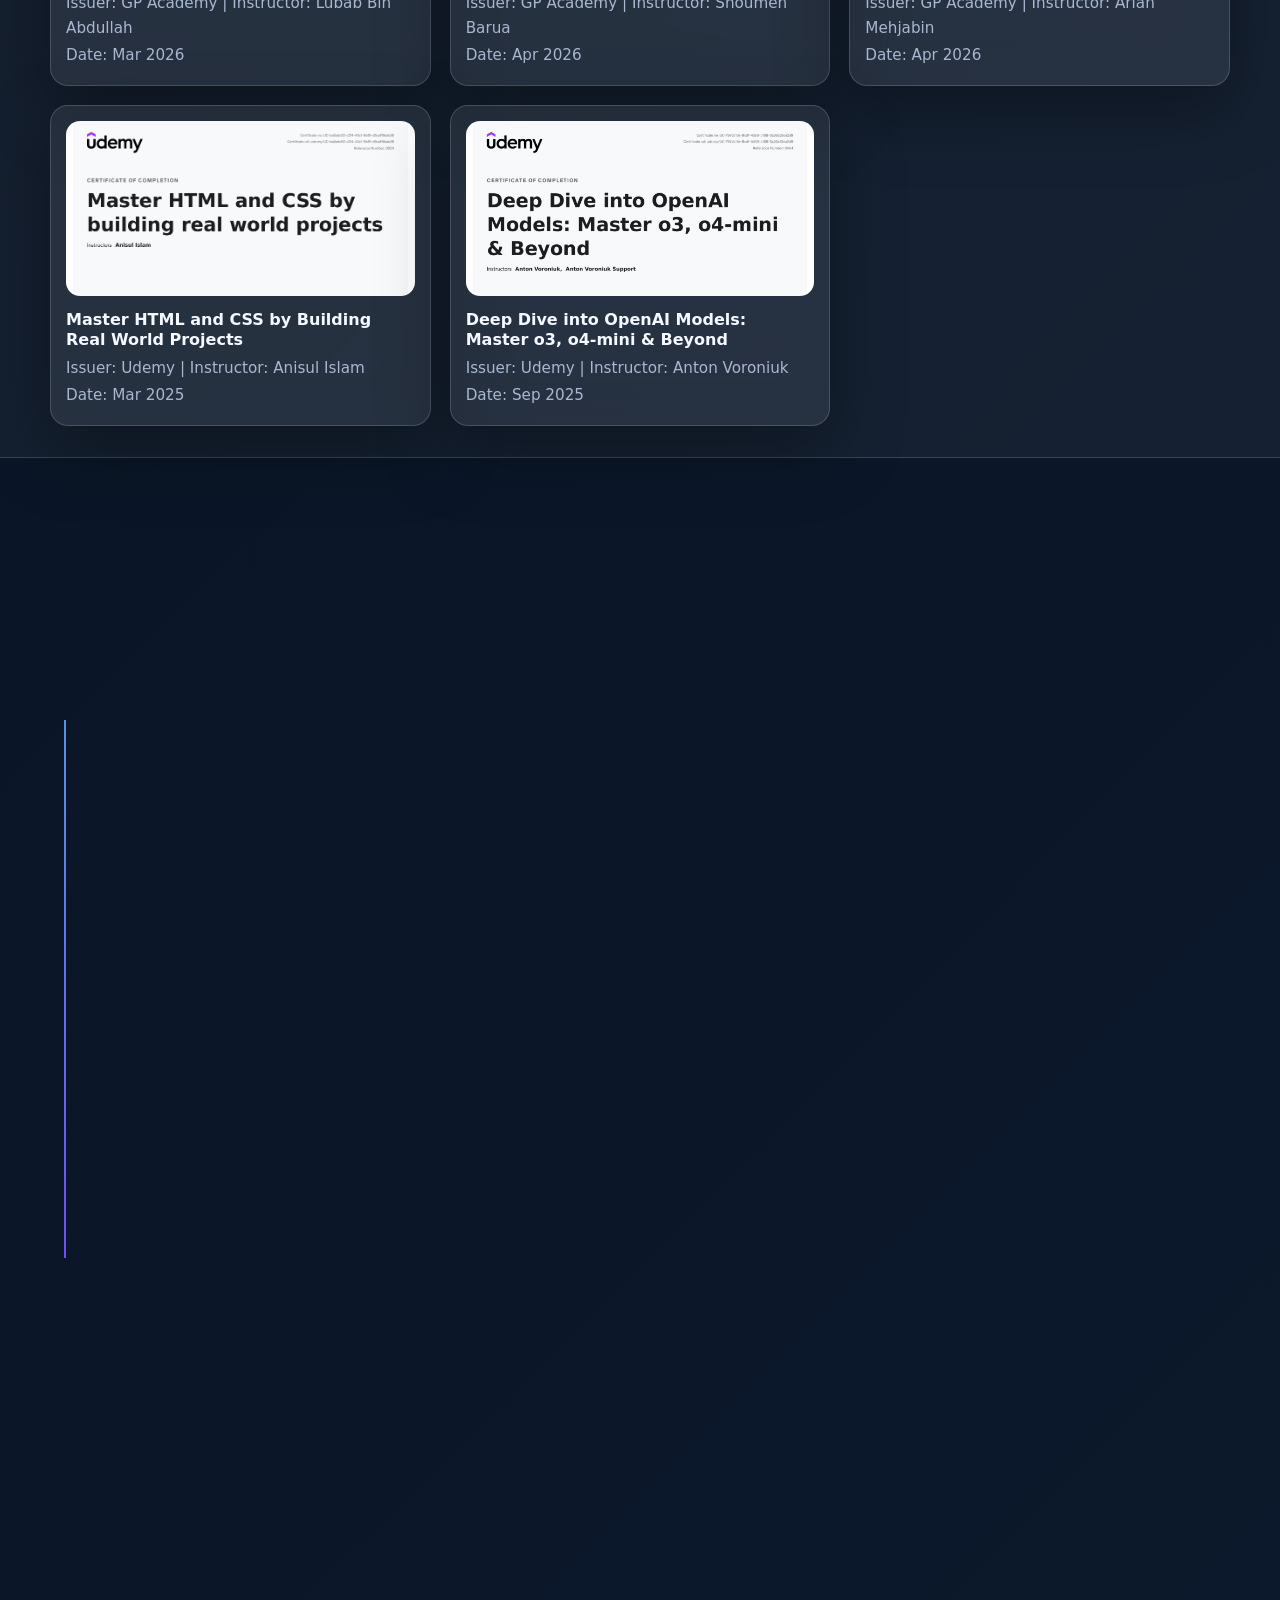
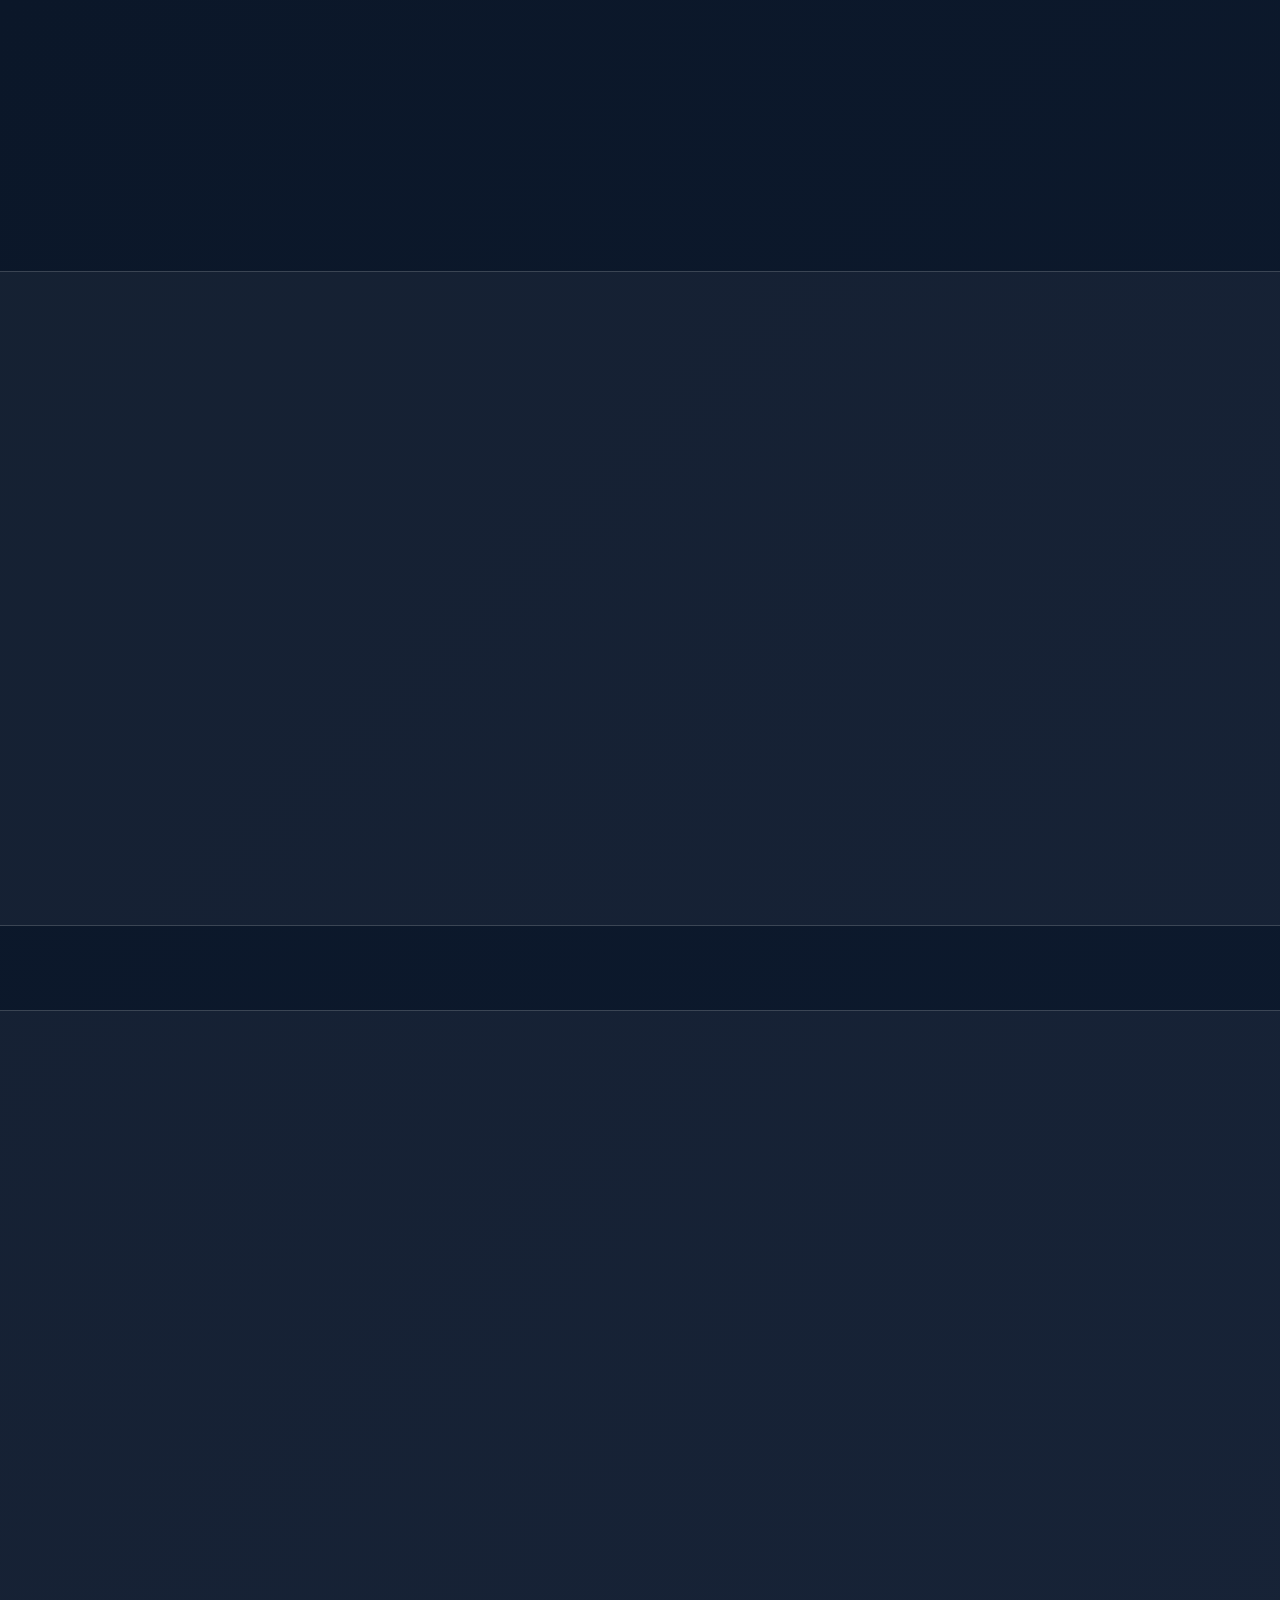
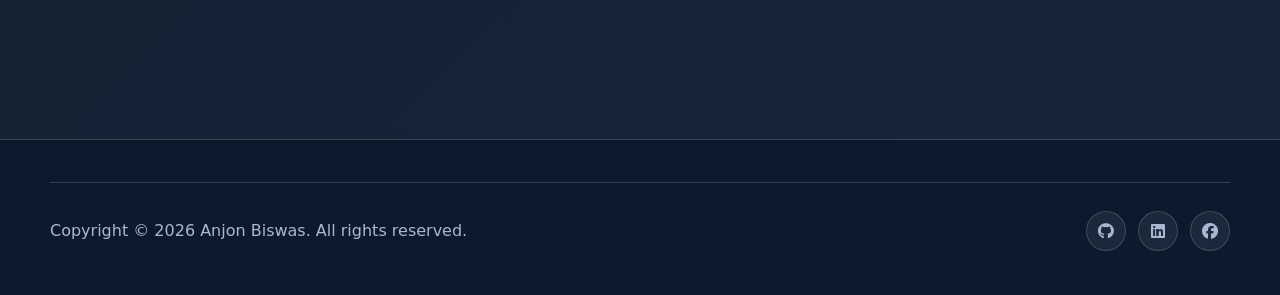
==== commit 337cf225: "UI updated" ====
--- a/index.html
+++ b/index.html
@@ -209,13 +209,8 @@
             <img src="assets/SafetyNet-mobile app.png" alt="Screenshot of SafetyNet Mobile App">
           </div>
           <div class="project-body">
-            <div class="project-topline">
-              <span>2025</span>
-              <span class="status completed">Completed</span>
-            </div>
             <h3>SafetyNet - Mobile App</h3>
             <p>A full-stack mobile safety and monitoring application designed to improve personal security through mobile interaction and backend API support.</p>
-            <div class="badge-list"><span>JavaScript</span><span>React Native</span><span>Laravel</span><span>SQL</span></div>
             <div class="card-actions">
               <a href="https://github.com/AnjonBiswas/SafetyNet-Mobile-App" target="_blank" rel="noreferrer">GitHub</a>
               <button class="text-btn project-details" type="button">View Details</button>
@@ -228,13 +223,8 @@
             <img src="assets/HealthMatrix.png" alt="Screenshot of HealthMatrix system">
           </div>
           <div class="project-body">
-            <div class="project-topline">
-              <span>2026</span>
-              <span class="status completed">Completed</span>
-            </div>
             <h3>HealthMatrix - A Smart Diet Management System</h3>
             <p>A web-based diet and nutrition management system for food intake, meal plans, water tracking, and dietitian connection.</p>
-            <div class="badge-list"><span>HTML</span><span>CSS</span><span>JavaScript</span><span>PHP</span><span>SQL</span></div>
             <div class="card-actions">
               <a href="https://github.com/AnjonBiswas/HealthMatrix---A-Smart-Diet-Management-System" target="_blank" rel="noreferrer">GitHub</a>
               <button class="text-btn project-details" type="button">View Details</button>
@@ -247,13 +237,8 @@
             <img src="assets/Autonomous Fire Fighting Car.png" alt="Prototype of Autonomous Fire Fighting Car">
           </div>
           <div class="project-body">
-            <div class="project-topline">
-              <span>2024</span>
-              <span class="status completed">Completed</span>
-            </div>
             <h3>Autonomous Fire Fighting Car</h3>
             <p>An autonomous fire-fighting robotic car that detects fire with flame sensors and responds by spraying water in real time.</p>
-            <div class="badge-list"><span>Arduino</span><span>ESP32-CAM</span><span>Microprocessors</span></div>
             <div class="card-actions">
               <a href="#" aria-label="GitHub link placeholder for Autonomous Fire Fighting Car">GitHub [Add Later]</a>
               <button class="text-btn project-details" type="button">View Details</button>
@@ -266,13 +251,8 @@
             <img src="assets/PocketSense.png" alt="Screenshot of PocketSense BD application">
           </div>
           <div class="project-body">
-            <div class="project-topline">
-              <span>2026</span>
-              <span class="status completed">Completed</span>
-            </div>
             <h3>PocketSense BD - Student Money Management App</h3>
             <p>A student money management app for Bangladesh that helps track daily expenses, monthly income, savings goals, group costs, and spending insights.</p>
-            <div class="badge-list"><span>Next.js 14</span><span>React 18</span><span>TypeScript</span><span>Tailwind CSS</span><span>Supabase</span></div>
             <div class="card-actions">
               <a href="https://github.com/AnjonBiswas/pocketsense-bd" target="_blank" rel="noreferrer">GitHub</a>
               <button class="text-btn project-details" type="button">View Details</button>
@@ -284,13 +264,8 @@
             <video src="assets/Recording%202026-08-10%20151207.mp4" autoplay muted loop playsinline preload="metadata" aria-label="ToolsInOne project preview"></video>
           </div>
           <div class="project-body">
-            <div class="project-topline">
-              <span>2026</span>
-              <span class="status running">Running</span>
-            </div>
             <h3>ToolsInOne</h3>
             <p>An all-in-one digital utility workspace for document, image, video, audio, AI, developer, design, SEO, social, and calculator tools.</p>
-            <div class="badge-list"><span>TypeScript</span><span>Python</span><span>JavaScript</span><span>CSS</span></div>
             <div class="card-actions">
               <a href="#" aria-label="GitHub link placeholder for ToolsInOne">GitHub [Add Later]</a>
               <button class="text-btn project-details" type="button">View Details</button>
@@ -303,13 +278,8 @@
             <img src="assets/SafetyNet-Wearable.jpg" alt="Screenshot of SafetyNet-Wearable system">
           </div>
           <div class="project-body">
-            <div class="project-topline">
-              <span>2026</span>
-              <span class="status running">Running</span>
-            </div>
             <h3>SafetyNet-Wearable - IoT Based Woman Safety System</h3>
             <p>An IoT-based wearable safety system focused on women’s security with hardware, mobile support, Firebase, and emergency alerts.</p>
-            <div class="badge-list"><span>Flutter</span><span>Firebase</span><span>Microprocessors</span></div>
             <div class="card-actions">
               <a href="#" aria-label="GitHub link placeholder for SafetyNet Wearable">GitHub [Add Later]</a>
               <button class="text-btn project-details" type="button">View Details</button>
--- a/style.css
+++ b/style.css
@@ -4468,53 +4468,59 @@
   }
 }
 
+/* Project cards: cinematic glass-dock concept */
 #projects .project-grid {
-  counter-reset: project-card;
   grid-template-columns: repeat(2, minmax(0, 1fr));
-  gap: 16px;
+  gap: 18px;
 }
 
 #projects .project-card {
+  --project-accent: var(--accent);
   position: relative;
   display: flex;
-  flex-direction: column;
-  min-height: 322px;
+  min-height: 360px;
   padding: 0;
   isolation: isolate;
   overflow: hidden;
-  counter-increment: project-card;
-  border-radius: 16px;
-  border-color: color-mix(in srgb, var(--border) 86%, transparent);
-  background:
-    linear-gradient(180deg, color-mix(in srgb, var(--surface-strong) 90%, transparent), color-mix(in srgb, var(--surface) 78%, transparent)),
-    color-mix(in srgb, var(--bg-soft) 18%, transparent);
+  border-radius: 22px;
+  border-color: color-mix(in srgb, var(--project-accent) 28%, var(--border));
+  background: color-mix(in srgb, var(--bg-soft) 78%, #000000 22%);
   box-shadow:
-    0 12px 30px color-mix(in srgb, #000000 18%, transparent),
-    0 1px 0 rgba(255, 255, 255, 0.08) inset;
+    0 24px 64px color-mix(in srgb, #000000 34%, transparent),
+    0 1px 0 rgba(255, 255, 255, 0.1) inset;
 }
 
 #projects .project-card::before {
   content: "";
   position: absolute;
   inset: 0;
+  z-index: 1;
+  pointer-events: none;
+  background:
+    linear-gradient(180deg, rgba(4, 10, 20, 0.04) 0%, rgba(4, 10, 20, 0.1) 42%, rgba(4, 10, 20, 0.78) 100%),
+    radial-gradient(circle at 14% 16%, color-mix(in srgb, var(--project-accent) 26%, transparent), transparent 38%);
+  opacity: 0.86;
+  transition: opacity var(--dur-medium) var(--ease-gentle);
+}
+
+#projects .project-card::after {
+  content: "";
+  position: absolute;
+  inset: 12px;
   z-index: 2;
   pointer-events: none;
-  border-top: 3px solid color-mix(in srgb, var(--accent) 74%, var(--accent-3));
-  opacity: 0.9;
-  transition: opacity var(--dur-medium) var(--ease-gentle);
-}
-
-#projects .project-card::after {
-  content: none;
+  border: 1px solid rgba(255, 255, 255, 0.12);
+  border-radius: 17px;
+  box-shadow: 0 0 0 1px color-mix(in srgb, var(--project-accent) 12%, transparent) inset;
 }
 
 #projects .project-card:hover,
 #projects .project-card:focus-visible {
-  transform: translateY(-5px);
-  border-color: color-mix(in srgb, var(--accent) 40%, var(--border));
+  transform: translateY(-8px);
+  border-color: color-mix(in srgb, var(--project-accent) 66%, var(--border));
   box-shadow:
-    0 18px 42px color-mix(in srgb, #000000 24%, transparent),
-    0 0 0 1px color-mix(in srgb, var(--accent) 14%, transparent) inset;
+    0 30px 78px color-mix(in srgb, #000000 42%, transparent),
+    0 0 0 1px color-mix(in srgb, var(--project-accent) 26%, transparent) inset;
 }
 
 #projects .project-card:hover::before,
@@ -4523,143 +4529,121 @@
 }
 
 #projects .project-image {
-  position: relative;
-  z-index: 1;
-  height: 150px;
+  position: absolute;
+  inset: 0;
+  z-index: 0;
+  order: initial;
+  height: 100%;
   min-height: 0;
-  aspect-ratio: auto;
   overflow: hidden;
   border: 0;
   border-radius: 0;
-  background: color-mix(in srgb, var(--bg-soft) 74%, #000000 26%);
-  box-shadow: none;
+  clip-path: none;
+  background: color-mix(in srgb, var(--bg-soft) 72%, #000000 28%);
 }
 
 #projects .project-image::after {
   content: "";
   position: absolute;
-  inset: auto 0 0;
-  height: 58%;
+  inset: 0;
   pointer-events: none;
-  background: linear-gradient(180deg, transparent, rgba(4, 10, 20, 0.72));
+  background:
+    linear-gradient(90deg, color-mix(in srgb, var(--project-accent) 10%, transparent), transparent 42%),
+    linear-gradient(180deg, transparent 48%, rgba(4, 10, 20, 0.82) 100%);
 }
 
 #projects .project-image img,
 #projects .project-image video {
+  width: 100%;
+  height: 100%;
   object-fit: cover;
   object-position: top center;
+  filter: saturate(1.04) contrast(1.02);
+  transform-origin: center;
+}
+
+#projects .project-card:hover .project-image img,
+#projects .project-card:hover .project-image video {
+  transform: scale(1.06);
 }
 
 #projects .project-body {
   position: relative;
-  z-index: 2;
+  z-index: 3;
+  order: initial;
   min-width: 0;
   display: flex;
+  flex: 1;
   flex-direction: column;
-  flex: 1;
-  padding: 15px;
-}
-
-#projects .project-topline {
-  position: static;
-  display: flex;
-  align-items: center;
-  justify-content: space-between;
-  gap: 10px;
-  margin: 0 0 9px;
-  padding-right: 0;
-  font-size: 0.7rem;
-}
-
-#projects .project-topline > span:first-child,
-#projects .project-topline .status {
-  min-height: 22px;
-  padding: 0 8px;
-  border-radius: 999px;
-  border: 1px solid color-mix(in srgb, var(--border) 84%, transparent);
-  box-shadow: none;
-  backdrop-filter: none;
-}
-
-#projects .project-topline > span:first-child {
-  background: color-mix(in srgb, var(--surface-strong) 66%, transparent);
-  color: color-mix(in srgb, var(--text) 78%, var(--muted) 22%);
-  font-weight: 800;
-}
-
-#projects .project-topline .status {
-  font-size: 0.6rem;
-}
-
-#projects .status.completed {
-  color: #062116;
-  background: color-mix(in srgb, var(--success) 90%, white 10%);
-}
-
-#projects .status.running {
-  color: #2b1b00;
-  background: color-mix(in srgb, var(--warning) 92%, white 8%);
+  align-self: flex-end;
+  margin: 214px 14px 14px;
+  padding: 10px 11px;
+  border: 1px solid rgba(255, 255, 255, 0.16);
+  border-radius: 16px;
+  background: rgba(7, 17, 31, 0.5);
+  box-shadow: 0 18px 44px rgba(0, 0, 0, 0.3);
+  backdrop-filter: blur(18px);
 }
 
 #projects .project-card h3 {
-  margin: 0 0 7px;
-  min-height: 2.38em;
-  color: var(--text);
-  font-size: 1.08rem;
-  line-height: 1.19;
+  margin: 0 0 5px;
+  min-height: 0;
+  color: #f5f8ff;
+  font-size: 0.98rem;
+  line-height: 1.16;
   display: -webkit-box;
   -webkit-box-orient: vertical;
-  -webkit-line-clamp: 2;
+  -webkit-line-clamp: 1;
   overflow: hidden;
 }
 
 #projects .project-body p {
-  margin: 0 0 12px;
-  color: color-mix(in srgb, var(--muted) 88%, var(--text) 12%);
-  font-size: 0.8rem;
-  line-height: 1.5;
+  margin: 0 0 8px;
+  color: rgba(224, 232, 246, 0.78);
+  font-size: 0.72rem;
+  line-height: 1.38;
   display: -webkit-box;
   -webkit-box-orient: vertical;
-  -webkit-line-clamp: 2;
+  -webkit-line-clamp: 1;
   overflow: hidden;
 }
 
 #projects .project-body .badge-list {
-  gap: 6px;
-  margin: 0 0 13px;
+  display: none;
 }
 
 #projects .project-body .badge-list span {
   min-height: 20px;
   padding: 0 7px;
-  border-radius: 7px;
-  border-color: color-mix(in srgb, var(--border) 84%, transparent);
-  background: color-mix(in srgb, var(--surface-strong) 52%, transparent);
-  font-size: 0.64rem;
-  color: color-mix(in srgb, var(--text) 82%, var(--muted) 18%);
+  border-radius: 999px;
+  border-color: color-mix(in srgb, var(--project-accent) 28%, rgba(255, 255, 255, 0.16));
+  background: color-mix(in srgb, var(--project-accent) 12%, transparent);
+  color: rgba(245, 248, 255, 0.86);
+  font-size: 0.63rem;
 }
 
 #projects .card-actions {
   display: grid;
-  grid-template-columns: 1fr 1fr;
-  gap: 8px;
+  grid-template-columns: 0.9fr 1.1fr;
+  gap: 7px;
   margin-top: auto;
 }
 
 #projects .card-actions a,
 #projects .card-actions .text-btn {
   min-width: 0;
-  min-height: 34px;
-  padding: 0 10px;
-  border-radius: 10px;
-  border-color: color-mix(in srgb, var(--border) 88%, transparent);
-  background: color-mix(in srgb, var(--surface-strong) 62%, transparent);
-  font-size: 0.72rem;
+  min-height: 30px;
+  padding: 0 9px;
+  border-radius: 999px;
+  border-color: color-mix(in srgb, var(--project-accent) 32%, rgba(255, 255, 255, 0.18));
+  background: rgba(255, 255, 255, 0.08);
+  color: #f5f8ff;
+  font-size: 0.7rem;
   box-shadow: none;
 }
 
 #projects .card-actions .text-btn {
-  background: linear-gradient(135deg, color-mix(in srgb, var(--accent) 86%, white 14%), var(--accent-3));
+  background: linear-gradient(135deg, color-mix(in srgb, var(--project-accent) 84%, white 16%), var(--accent-3));
   border-color: transparent;
   color: #06111f;
 }
@@ -4668,41 +4652,86 @@
   #projects .project-grid {
     grid-template-columns: 1fr;
   }
-
 }
 
 @media (max-width: 560px) {
   #projects .project-card {
-    min-height: 0;
-    border-radius: 16px;
-  }
-
-  #projects .project-image {
-    height: 132px;
+    min-height: 326px;
+    border-radius: 18px;
+  }
+
+  #projects .project-card::after {
+    inset: 9px;
+    border-radius: 14px;
   }
 
   #projects .project-body {
-    padding: 13px;
+    margin: 190px 10px 10px;
+    padding: 10px;
+    border-radius: 14px;
   }
 
   #projects .project-card h3 {
-    min-height: 0;
-    font-size: 0.94rem;
-    -webkit-line-clamp: 2;
+    font-size: 0.92rem;
   }
 
   #projects .project-body p {
-    font-size: 0.74rem;
-    -webkit-line-clamp: 2;
+    font-size: 0.7rem;
   }
 
   #projects .project-body .badge-list span {
-    font-size: 0.64rem;
+    font-size: 0.62rem;
   }
 
   #projects .card-actions a,
   #projects .card-actions .text-btn {
-    min-height: 32px;
-  }
-}
-
+    min-height: 30px;
+  }
+}
+
+[data-theme="light"] #projects .project-card {
+  border-color: color-mix(in srgb, var(--accent) 28%, rgba(22, 37, 65, 0.16));
+  background: color-mix(in srgb, #eaf1fb 78%, #ffffff 22%);
+  box-shadow:
+    0 18px 42px rgba(42, 63, 100, 0.16),
+    0 1px 0 rgba(255, 255, 255, 0.86) inset;
+}
+
+[data-theme="light"] #projects .project-card::before {
+  background:
+    linear-gradient(180deg, rgba(5, 18, 40, 0.02) 0%, rgba(5, 18, 40, 0.06) 44%, rgba(5, 18, 40, 0.36) 100%),
+    radial-gradient(circle at 14% 16%, color-mix(in srgb, var(--accent) 20%, transparent), transparent 38%);
+}
+
+[data-theme="light"] #projects .project-image::after {
+  background:
+    linear-gradient(90deg, color-mix(in srgb, var(--accent) 9%, transparent), transparent 42%),
+    linear-gradient(180deg, transparent 52%, rgba(5, 18, 40, 0.34) 100%);
+}
+
+[data-theme="light"] #projects .project-body {
+  border-color: rgba(22, 37, 65, 0.14);
+  background: rgba(255, 255, 255, 0.5);
+  box-shadow: 0 14px 34px rgba(42, 63, 100, 0.16);
+}
+
+[data-theme="light"] #projects .project-card h3 {
+  color: #091427;
+}
+
+[data-theme="light"] #projects .project-body p {
+  color: #44566f;
+}
+
+[data-theme="light"] #projects .card-actions a,
+[data-theme="light"] #projects .card-actions .text-btn {
+  border-color: color-mix(in srgb, var(--accent) 26%, rgba(22, 37, 65, 0.16));
+  background: rgba(255, 255, 255, 0.78);
+  color: #10203a;
+}
+
+[data-theme="light"] #projects .card-actions .text-btn {
+  background: linear-gradient(135deg, var(--accent), var(--accent-3));
+  color: #ffffff;
+}
+
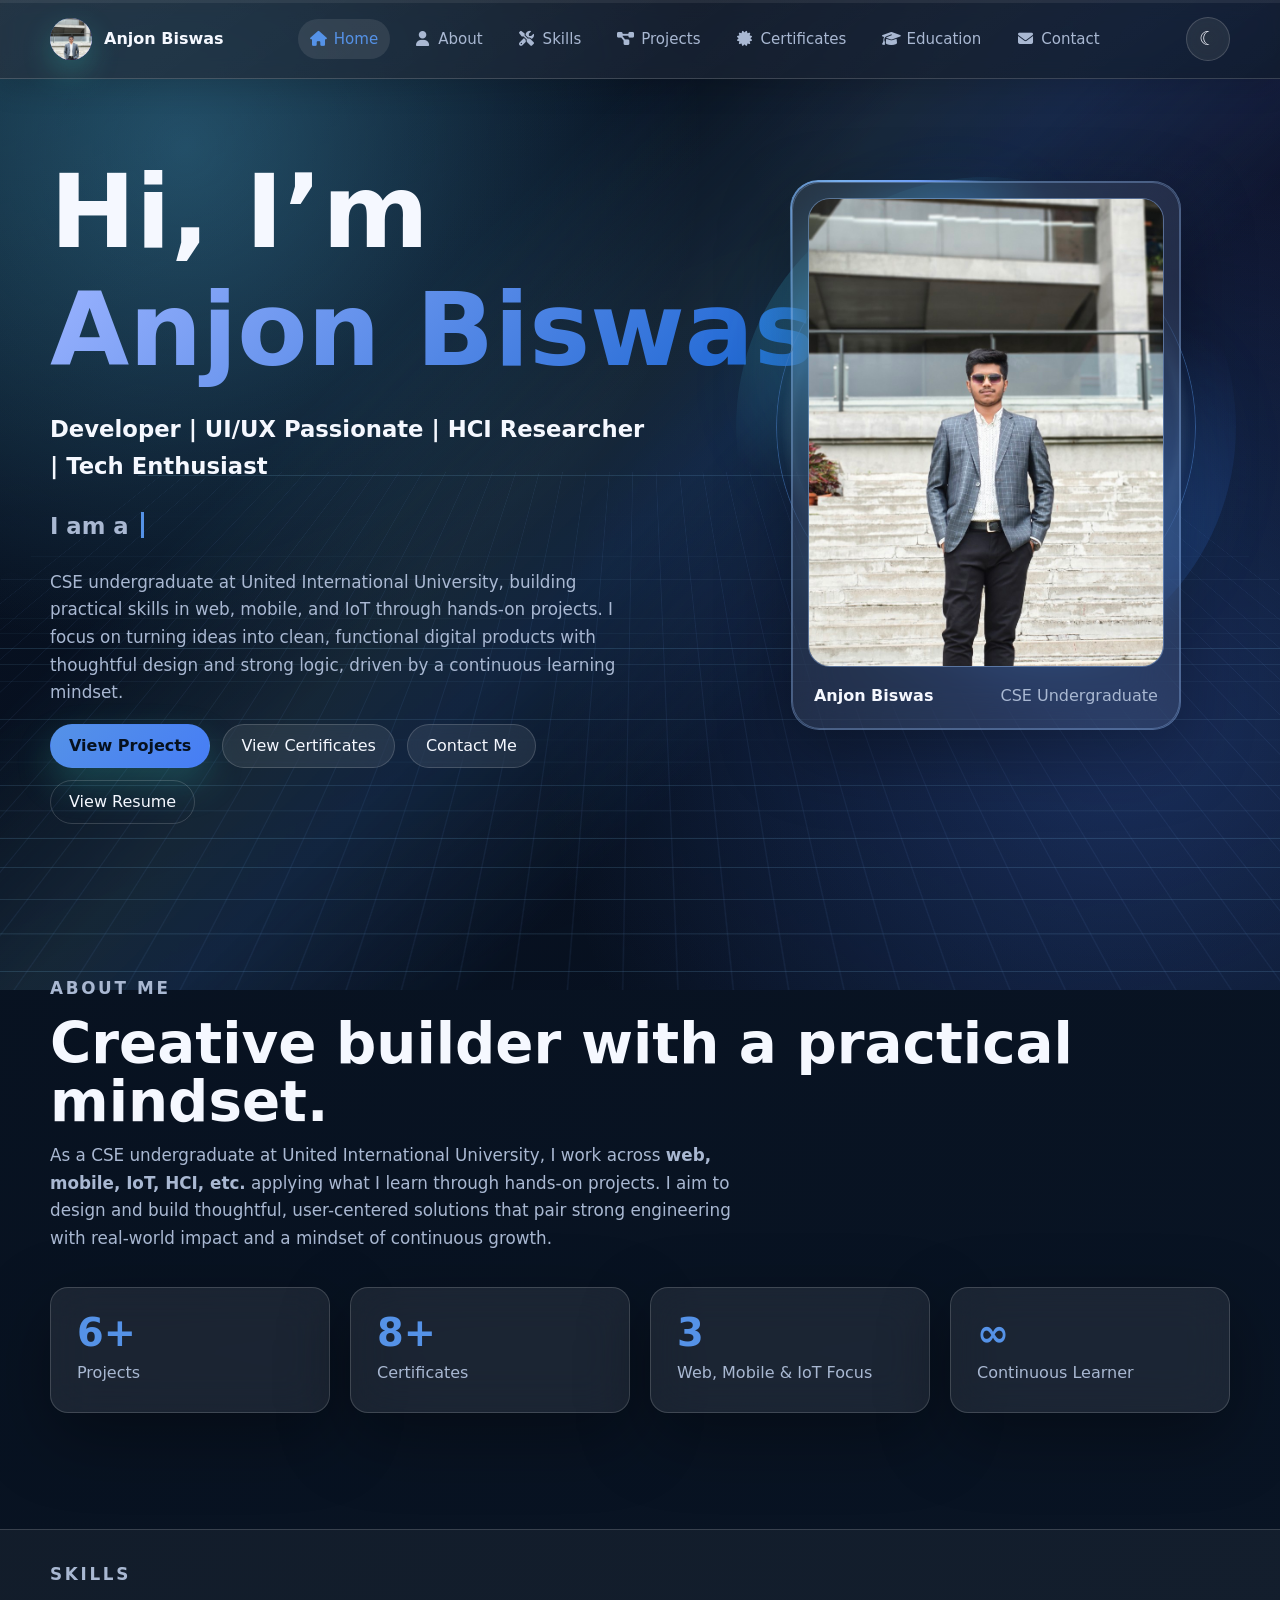
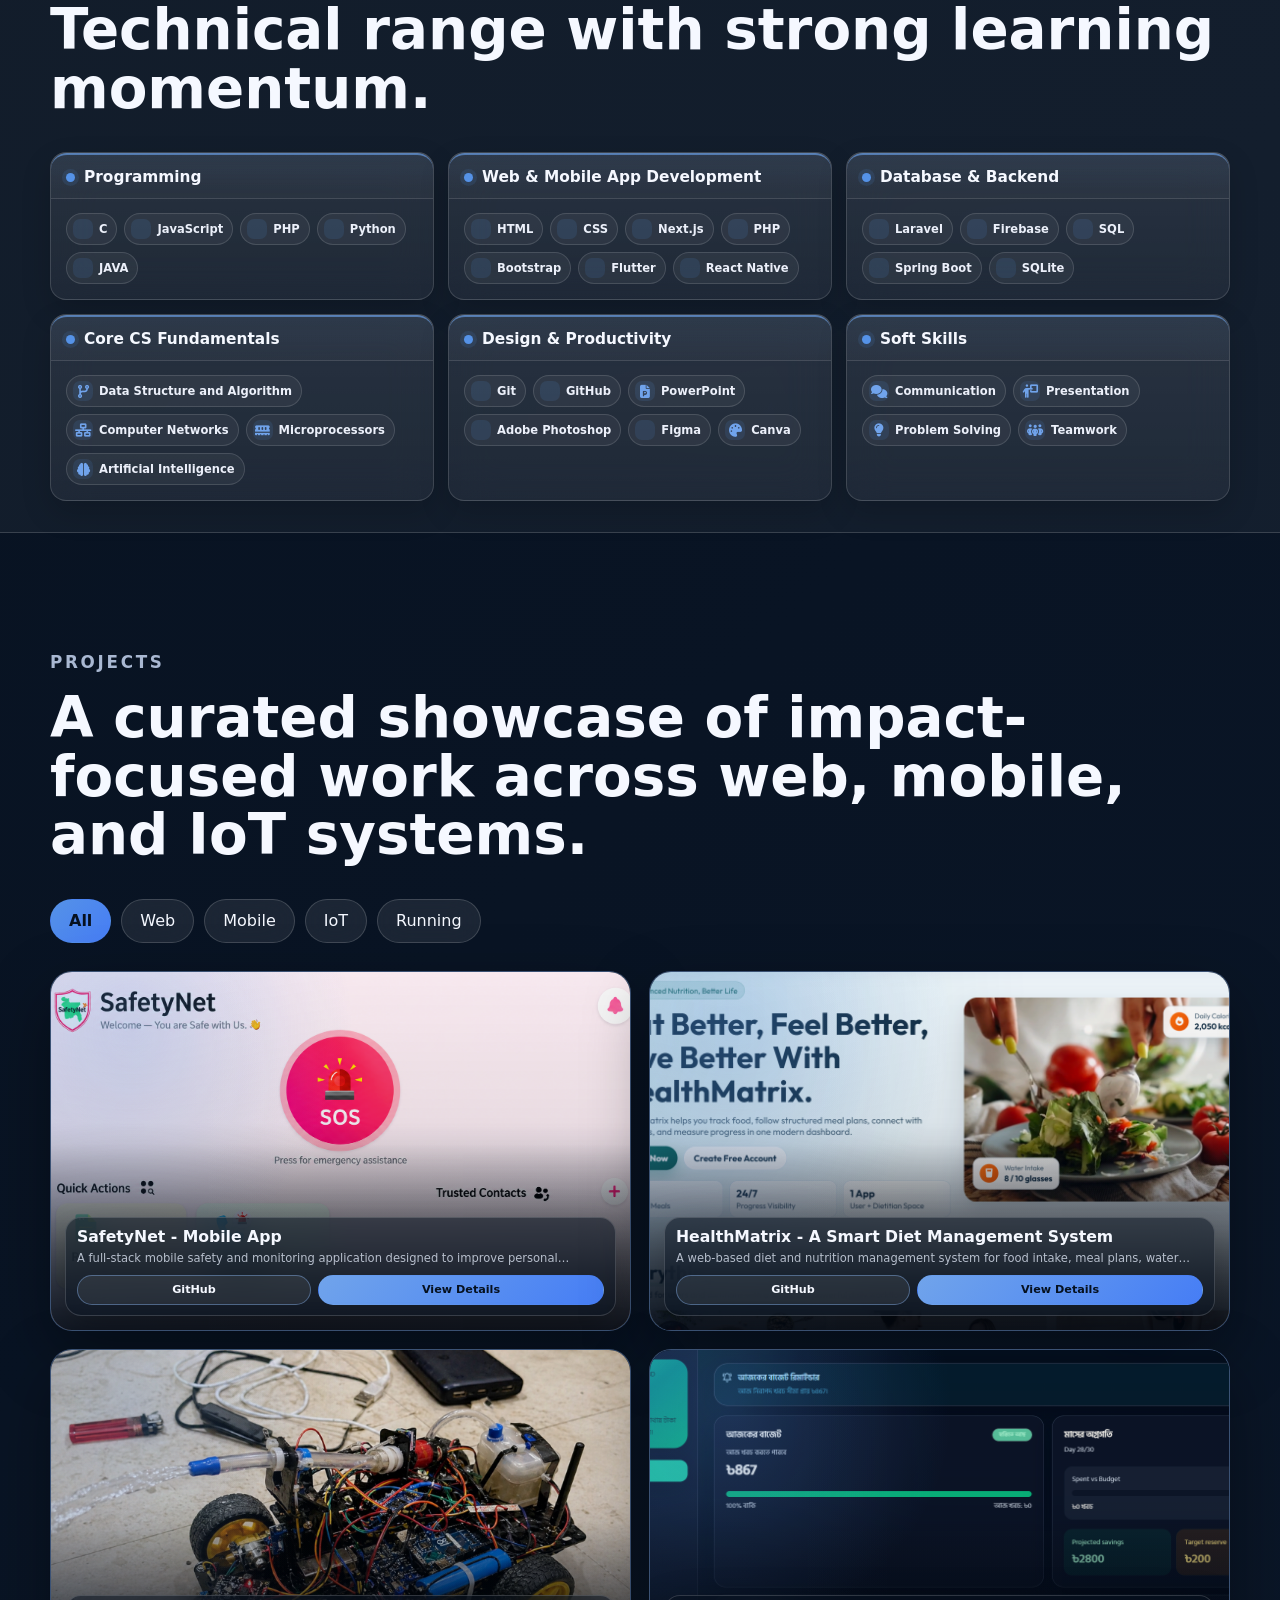
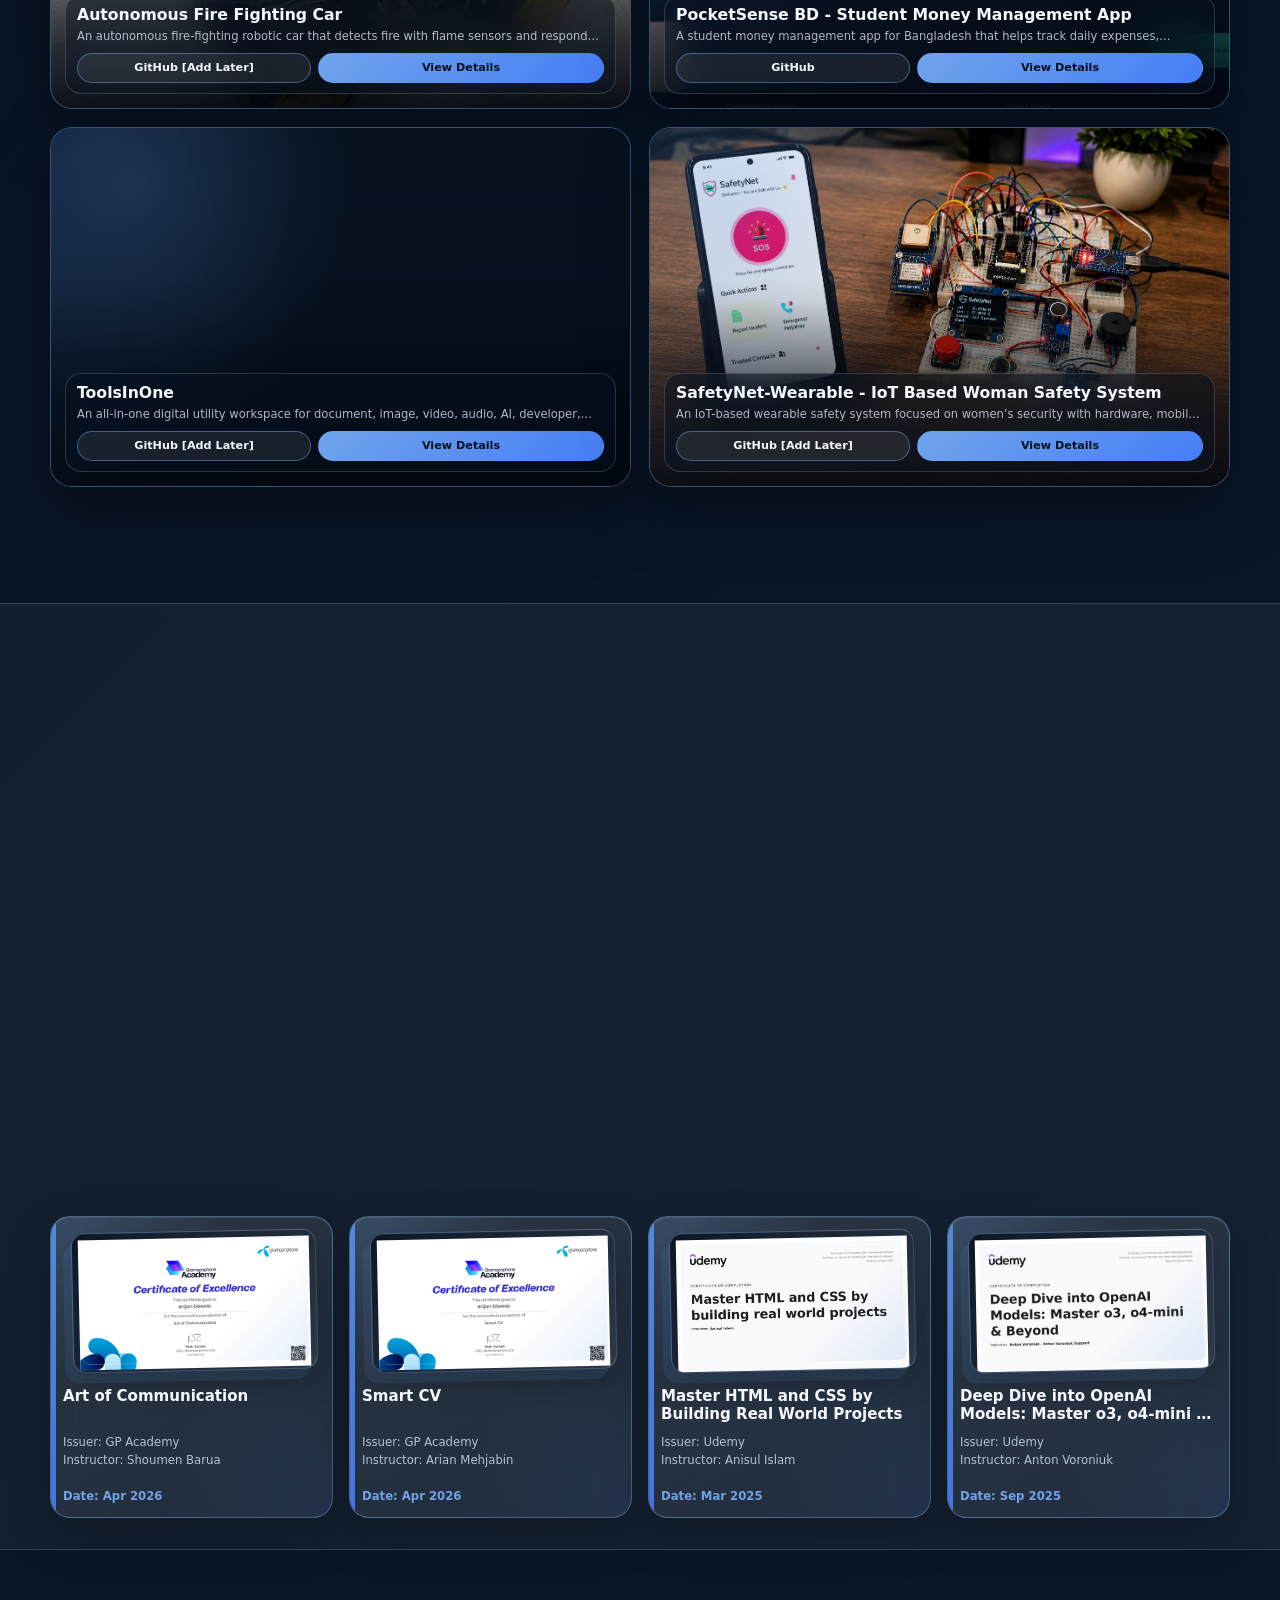
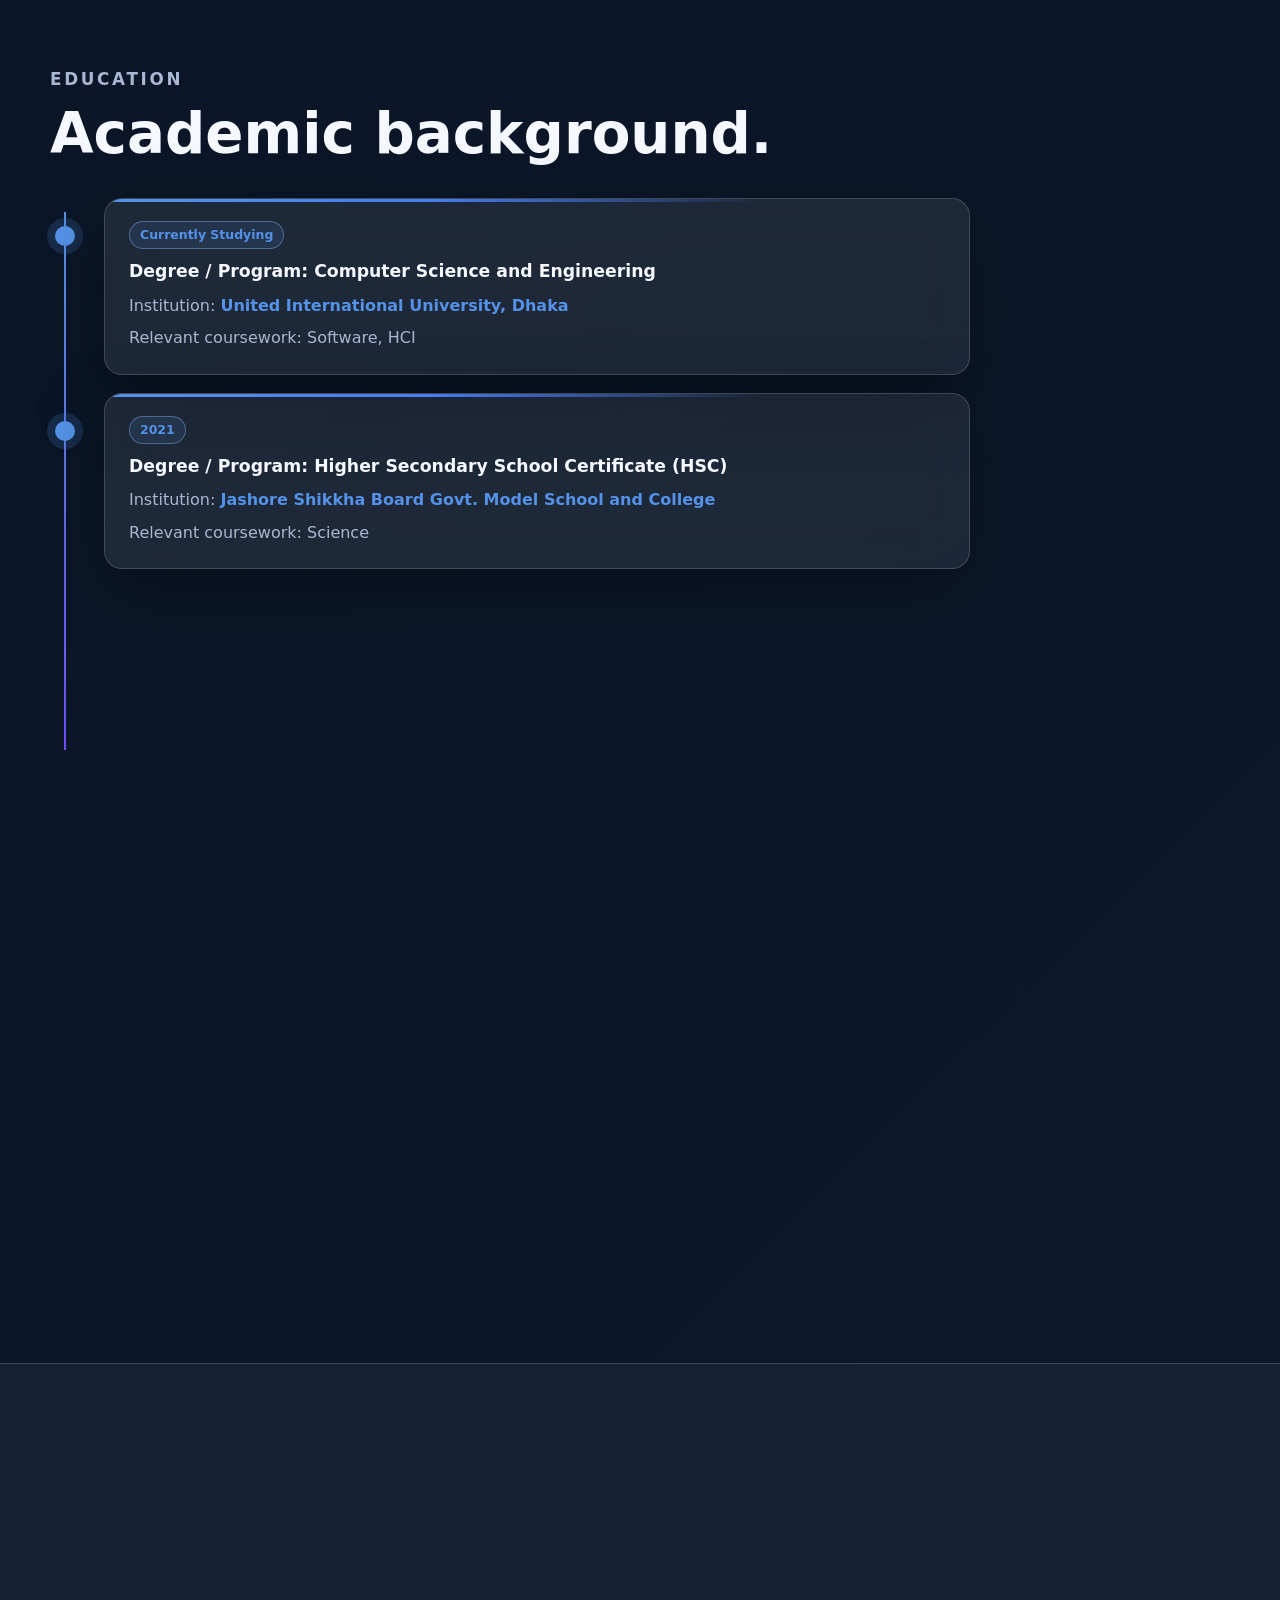
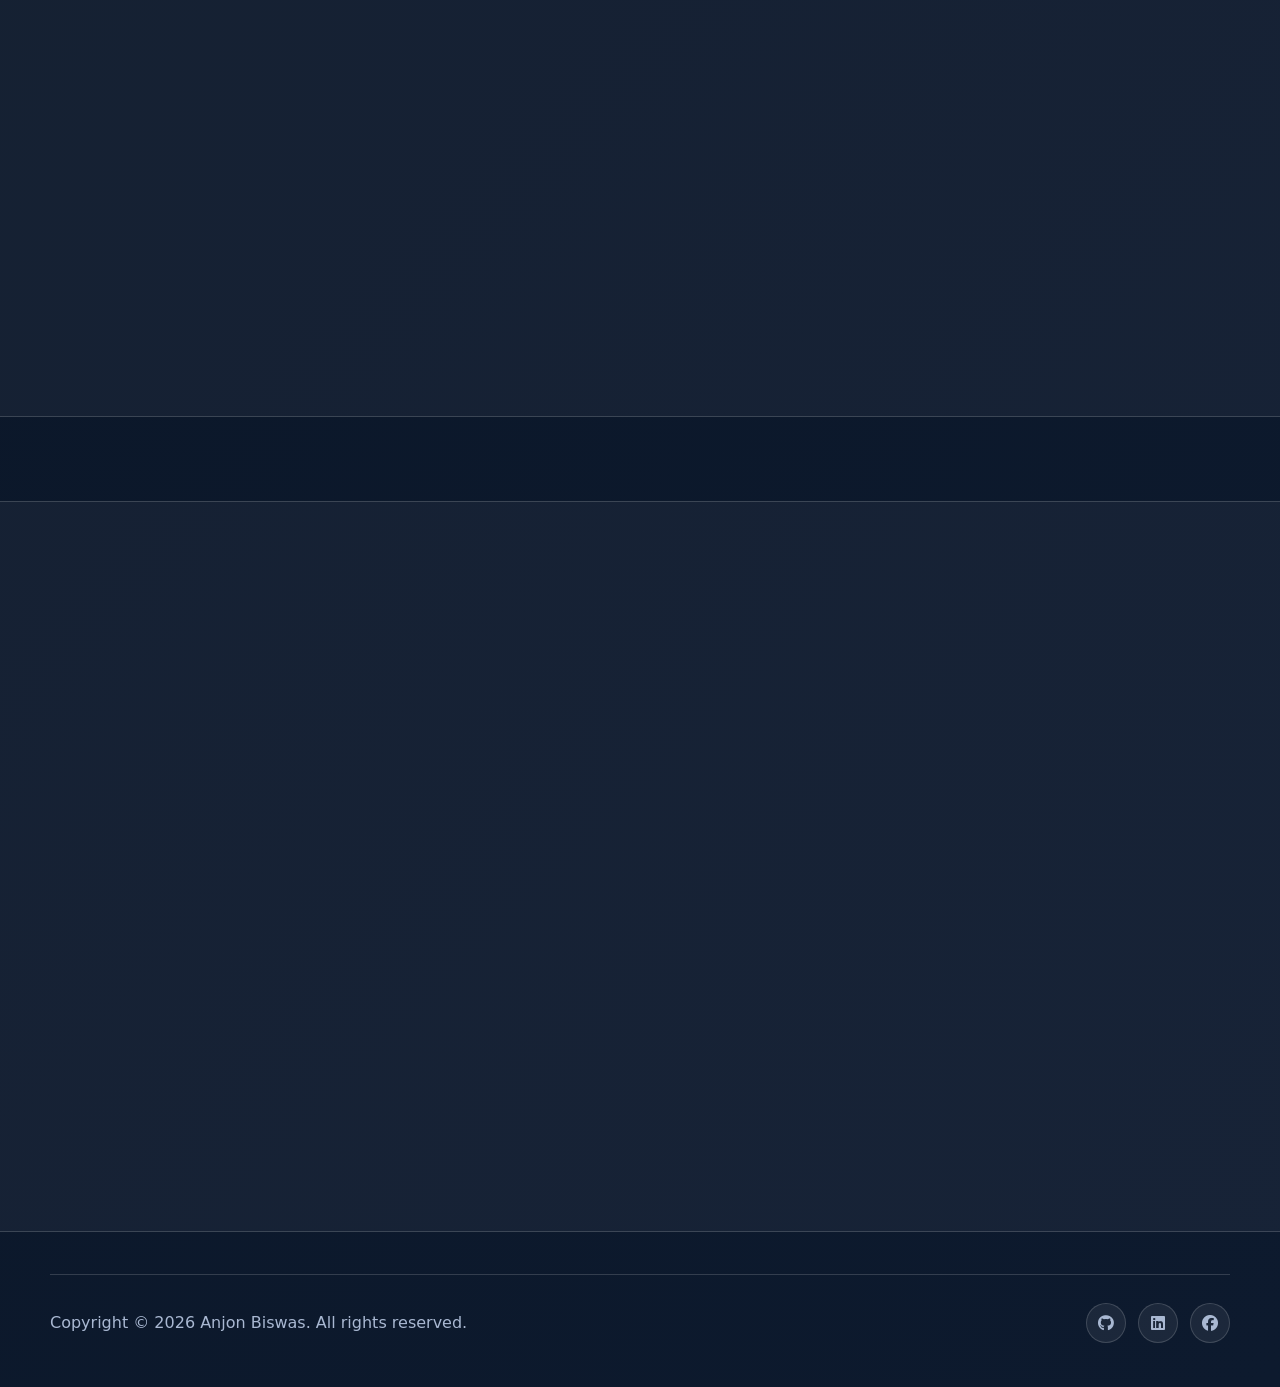
==== commit aa18009b: "Update portfolio projects, skills, and card designs" ====
--- a/index.html
+++ b/index.html
@@ -137,7 +137,7 @@
           <div class="badge-list">
             <span class="skill-badge"><i class="devicon-html5-plain" aria-hidden="true"></i><span>HTML</span></span>
             <span class="skill-badge"><i class="devicon-css3-plain" aria-hidden="true"></i><span>CSS</span></span>
-            <span class="skill-badge"><i class="devicon-javascript-plain" aria-hidden="true"></i><span>JavaScript</span></span>
+            <span class="skill-badge"><i class="devicon-nextjs-plain" aria-hidden="true"></i><span>Next.js</span></span>
             <span class="skill-badge"><i class="devicon-php-plain" aria-hidden="true"></i><span>PHP</span></span>
                         <span class="skill-badge"><i class="devicon-bootstrap-plain" aria-hidden="true"></i><span>Bootstrap</span></span>
                                    <span class="skill-badge"><i class="devicon-flutter-plain" aria-hidden="true"></i><span>Flutter</span></span>
@@ -162,8 +162,8 @@
           <div class="badge-list">
             <span class="skill-badge"><i class="fa-solid fa-code-branch" aria-hidden="true"></i><span>Data Structure and Algorithm</span></span>
             <span class="skill-badge"><i class="fa-solid fa-network-wired" aria-hidden="true"></i><span>Computer Networks</span></span>
-            <span class="skill-badge"><i class="fa-solid fa-microchip" aria-hidden="true"></i><span>Operating Systems</span></span>
             <span class="skill-badge"><i class="fa-solid fa-memory" aria-hidden="true"></i><span>Microprocessors</span></span>
+            <span class="skill-badge"><i class="fa-solid fa-brain" aria-hidden="true"></i><span>Artificial Intelligence</span></span>
           </div>
         </article>
         <article class="skill-card reveal">
--- a/style.css
+++ b/style.css
@@ -4735,3 +4735,523 @@
   color: #ffffff;
 }
 
+/* Certificate cards: polished credential tiles */
+#certificates .certificate-grid {
+  grid-template-columns: repeat(4, minmax(0, 1fr));
+  gap: 16px;
+}
+
+#certificates .certificate-card {
+  position: relative;
+  display: flex;
+  min-height: 302px;
+  flex-direction: column;
+  padding: 12px;
+  overflow: hidden;
+  isolation: isolate;
+  border-radius: 20px;
+  border-color: color-mix(in srgb, var(--accent) 26%, var(--border));
+  background:
+    linear-gradient(145deg, color-mix(in srgb, var(--surface-strong) 88%, transparent), color-mix(in srgb, var(--surface) 62%, transparent)),
+    radial-gradient(circle at 8% 4%, color-mix(in srgb, var(--accent) 18%, transparent), transparent 38%),
+    radial-gradient(circle at 100% 100%, color-mix(in srgb, var(--accent-3) 10%, transparent), transparent 42%);
+  box-shadow:
+    0 18px 46px color-mix(in srgb, #000000 24%, transparent),
+    0 1px 0 rgba(255, 255, 255, 0.1) inset;
+}
+
+#certificates .certificate-card::before {
+  content: "";
+  position: absolute;
+  inset: 0 auto 0 0;
+  width: 5px;
+  z-index: 2;
+  pointer-events: none;
+  background: linear-gradient(180deg, var(--accent), var(--accent-3));
+  opacity: 0.9;
+}
+
+#certificates .certificate-card::after {
+  content: "";
+  position: absolute;
+  inset: 12px 12px auto auto;
+  width: 42px;
+  height: 42px;
+  z-index: -1;
+  border-radius: 50%;
+  background: color-mix(in srgb, var(--accent) 22%, transparent);
+  filter: blur(10px);
+}
+
+#certificates .certificate-card:hover,
+#certificates .certificate-card:focus-visible {
+  transform: translateY(-6px);
+  border-color: color-mix(in srgb, var(--accent) 54%, var(--border));
+  box-shadow:
+    0 22px 54px color-mix(in srgb, #000000 30%, transparent),
+    0 0 0 1px color-mix(in srgb, var(--accent) 18%, transparent) inset;
+}
+
+#certificates .certificate-image {
+  position: relative;
+  height: 140px;
+  margin: 2px 3px 16px 9px;
+  border: 1px solid color-mix(in srgb, var(--accent) 18%, var(--border));
+  border-radius: 14px;
+  background:
+    linear-gradient(135deg, color-mix(in srgb, var(--bg-soft) 82%, #000000 18%), color-mix(in srgb, var(--surface-strong) 44%, transparent));
+  box-shadow:
+    -8px 10px 0 color-mix(in srgb, var(--accent) 12%, transparent),
+    0 14px 30px color-mix(in srgb, #000000 22%, transparent);
+  transform: rotate(-1.2deg);
+  transition: transform var(--dur-medium) var(--ease-gentle), box-shadow var(--dur-medium) var(--ease-gentle);
+}
+
+#certificates .certificate-image::after {
+  content: "";
+  position: absolute;
+  inset: 7px;
+  pointer-events: none;
+  border: 1px solid rgba(255, 255, 255, 0.16);
+  border-radius: 10px;
+  background:
+    linear-gradient(135deg, rgba(255, 255, 255, 0.16), transparent 28%),
+    linear-gradient(315deg, color-mix(in srgb, var(--accent) 18%, transparent), transparent 34%);
+  opacity: 0.82;
+}
+
+#certificates .certificate-image img {
+  width: 100%;
+  height: 100%;
+  margin-top: 0;
+  padding: 6px;
+  object-fit: contain;
+  object-position: center;
+  background: transparent;
+  transition: transform var(--dur-medium) var(--ease-gentle);
+}
+
+#certificates .certificate-card:hover .certificate-image img {
+  transform: scale(1.025);
+}
+
+#certificates .certificate-card:hover .certificate-image,
+#certificates .certificate-card:focus-visible .certificate-image {
+  transform: rotate(0deg) translateY(-2px);
+  box-shadow:
+    -5px 7px 0 color-mix(in srgb, var(--accent) 18%, transparent),
+    0 18px 36px color-mix(in srgb, #000000 28%, transparent);
+}
+
+#certificates .certificate-card h3 {
+  margin: 0 0 10px;
+  min-height: 2.45em;
+  color: var(--text);
+  font-size: 0.94rem;
+  line-height: 1.2;
+  display: -webkit-box;
+  -webkit-box-orient: vertical;
+  -webkit-line-clamp: 2;
+  overflow: hidden;
+}
+
+#certificates .certificate-card p {
+  margin: 0;
+  color: color-mix(in srgb, var(--muted) 86%, var(--text) 14%);
+  font-size: 0.73rem;
+  line-height: 1.42;
+}
+
+#certificates .certificate-card p + p {
+  margin-top: auto;
+  padding-top: 10px;
+  color: color-mix(in srgb, var(--accent) 84%, white 16%);
+  font-weight: 800;
+}
+
+#certificates .certificate-instructor {
+  display: block;
+  margin-top: 2px;
+}
+
+#certificates .certificate-instructor::before {
+  content: "";
+}
+
+[data-theme="light"] #certificates .certificate-card {
+  border-color: color-mix(in srgb, var(--accent) 24%, rgba(22, 37, 65, 0.16));
+  background:
+    linear-gradient(145deg, rgba(255, 255, 255, 0.96), rgba(245, 248, 253, 0.84)),
+    radial-gradient(circle at 8% 4%, color-mix(in srgb, var(--accent) 12%, transparent), transparent 38%);
+  box-shadow:
+    0 14px 34px rgba(42, 63, 100, 0.14),
+    0 1px 0 rgba(255, 255, 255, 0.9) inset;
+}
+
+[data-theme="light"] #certificates .certificate-image {
+  border-color: color-mix(in srgb, var(--accent) 20%, rgba(22, 37, 65, 0.14));
+  background: linear-gradient(135deg, #f7faff, #edf3fb);
+  box-shadow:
+    -8px 10px 0 color-mix(in srgb, var(--accent) 10%, transparent),
+    0 10px 24px rgba(42, 63, 100, 0.14);
+}
+
+[data-theme="light"] #certificates .certificate-image::after {
+  border-color: rgba(22, 37, 65, 0.1);
+  background:
+    linear-gradient(135deg, rgba(255, 255, 255, 0.58), transparent 32%),
+    linear-gradient(315deg, color-mix(in srgb, var(--accent) 12%, transparent), transparent 36%);
+}
+
+[data-theme="light"] #certificates .certificate-card h3 {
+  color: #091427;
+}
+
+[data-theme="light"] #certificates .certificate-card p {
+  color: #44566f;
+}
+
+[data-theme="light"] #certificates .certificate-card p + p {
+  color: var(--accent);
+}
+
+@media (max-width: 1080px) {
+  #certificates .certificate-grid {
+    grid-template-columns: repeat(3, minmax(0, 1fr));
+  }
+}
+
+@media (max-width: 760px) {
+  #certificates .certificate-grid {
+    grid-template-columns: repeat(2, minmax(0, 1fr));
+  }
+}
+
+@media (max-width: 520px) {
+  #certificates .certificate-grid {
+    grid-template-columns: 1fr;
+  }
+
+  #certificates .certificate-card {
+    min-height: 0;
+  }
+
+  #certificates .certificate-image {
+    height: 150px;
+  }
+}
+
+/* Skill cards: modern capability clusters */
+#skills .skills-grid {
+  grid-template-columns: repeat(3, minmax(0, 1fr));
+  gap: 14px;
+}
+
+#skills .skill-card {
+  position: relative;
+  min-height: 210px;
+  padding: 18px;
+  overflow: hidden;
+  border-radius: 18px;
+  border-color: color-mix(in srgb, var(--accent) 18%, var(--border));
+  background:
+    linear-gradient(180deg, color-mix(in srgb, var(--surface-strong) 78%, transparent), color-mix(in srgb, var(--surface) 74%, transparent)),
+    color-mix(in srgb, var(--bg-soft) 12%, transparent);
+  box-shadow:
+    0 14px 36px color-mix(in srgb, #000000 18%, transparent),
+    0 1px 0 rgba(255, 255, 255, 0.1) inset;
+}
+
+#skills .skill-card::before {
+  content: "";
+  position: absolute;
+  inset: 0;
+  pointer-events: none;
+  border-top: 2px solid color-mix(in srgb, var(--accent) 70%, var(--accent-3));
+  background: linear-gradient(180deg, color-mix(in srgb, var(--accent) 7%, transparent), transparent 32%);
+}
+
+#skills .skill-card::after {
+  content: none;
+}
+
+#skills .skill-card:hover,
+#skills .skill-card:focus-within {
+  transform: translateY(-4px);
+  border-color: color-mix(in srgb, var(--accent) 42%, var(--border));
+  box-shadow:
+    0 18px 44px color-mix(in srgb, #000000 24%, transparent),
+    0 0 0 1px color-mix(in srgb, var(--accent) 12%, transparent) inset;
+}
+
+#skills .skill-card h3 {
+  position: relative;
+  display: flex;
+  align-items: center;
+  gap: 10px;
+  margin: 0 0 14px;
+  color: var(--text);
+  font-size: 1rem;
+  line-height: 1.2;
+}
+
+#skills .skill-card h3::before {
+  content: "";
+  width: 9px;
+  height: 9px;
+  flex: 0 0 9px;
+  border-radius: 50%;
+  background: var(--accent);
+  box-shadow: 0 0 0 4px color-mix(in srgb, var(--accent) 13%, transparent);
+}
+
+#skills .skills-grid .badge-list {
+  display: flex;
+  gap: 7px;
+}
+
+#skills .skills-grid .skill-badge {
+  min-width: 0;
+  min-height: 34px;
+  padding: 0 10px 0 7px;
+  gap: 7px;
+  border-radius: 10px;
+  border-color: color-mix(in srgb, var(--border) 86%, transparent);
+  background: color-mix(in srgb, var(--surface-strong) 42%, transparent);
+  box-shadow: none;
+}
+
+#skills .skills-grid .skill-badge i {
+  width: 22px;
+  height: 22px;
+  flex-basis: 22px;
+  border-radius: 7px;
+  background: color-mix(in srgb, var(--accent) 11%, transparent);
+  color: color-mix(in srgb, var(--accent) 84%, white 16%);
+  font-size: 0.86rem;
+}
+
+#skills .skills-grid .skill-badge span {
+  color: color-mix(in srgb, var(--text) 86%, var(--muted) 14%);
+  font-size: 0.74rem;
+  font-weight: 800;
+}
+
+#skills .skills-grid .skill-badge.skill-badge-link:hover,
+#skills .skills-grid .skill-badge.skill-badge-link:focus-visible {
+  border-color: color-mix(in srgb, var(--accent) 52%, var(--border));
+  background: color-mix(in srgb, var(--accent) 10%, var(--surface-strong));
+  box-shadow: 0 8px 18px color-mix(in srgb, var(--accent) 16%, transparent);
+}
+
+#skills .skills-grid .skill-badge.skill-badge-link:hover i,
+#skills .skills-grid .skill-badge.skill-badge-link:focus-visible i {
+  color: #ffffff;
+  background: linear-gradient(135deg, var(--accent), var(--accent-3));
+}
+
+[data-theme="light"] #skills .skill-card {
+  border-color: color-mix(in srgb, var(--accent) 18%, rgba(22, 37, 65, 0.16));
+  background:
+    linear-gradient(180deg, rgba(255, 255, 255, 0.94), rgba(245, 248, 253, 0.84)),
+    color-mix(in srgb, var(--bg-soft) 12%, transparent);
+  box-shadow:
+    0 14px 34px rgba(42, 63, 100, 0.13),
+    0 1px 0 rgba(255, 255, 255, 0.9) inset;
+}
+
+[data-theme="light"] #skills .skill-card h3 {
+  color: #091427;
+}
+
+[data-theme="light"] #skills .skills-grid .skill-badge {
+  border-color: rgba(22, 37, 65, 0.12);
+  background: rgba(255, 255, 255, 0.66);
+}
+
+[data-theme="light"] #skills .skills-grid .skill-badge span {
+  color: #17243a;
+}
+
+@media (max-width: 980px) {
+  #skills .skills-grid {
+    grid-template-columns: repeat(2, minmax(0, 1fr));
+  }
+}
+
+@media (max-width: 620px) {
+  #skills .skills-grid {
+    grid-template-columns: 1fr;
+  }
+
+  #skills .skill-card {
+    min-height: 0;
+    padding: 16px;
+  }
+}
+
+/* Skill cards: polished professional modules */
+#skills .skills-grid {
+  grid-template-columns: repeat(3, minmax(0, 1fr));
+  gap: 14px;
+}
+
+#skills .skill-card {
+  position: relative;
+  min-height: 0;
+  padding: 0;
+  overflow: hidden;
+  border-radius: 16px;
+  border-color: color-mix(in srgb, var(--border) 88%, transparent);
+  background:
+    linear-gradient(180deg, color-mix(in srgb, var(--surface-strong) 76%, transparent), color-mix(in srgb, var(--surface) 72%, transparent)),
+    color-mix(in srgb, var(--bg-soft) 10%, transparent);
+  box-shadow:
+    0 12px 30px color-mix(in srgb, #000000 16%, transparent),
+    0 1px 0 rgba(255, 255, 255, 0.1) inset;
+}
+
+#skills .skill-card::before {
+  content: "";
+  position: absolute;
+  inset: 0;
+  z-index: 0;
+  pointer-events: none;
+  border-radius: inherit;
+  border-top: 2px solid color-mix(in srgb, var(--accent) 60%, var(--border));
+  background: linear-gradient(180deg, color-mix(in srgb, var(--accent) 5%, transparent), transparent 28%);
+}
+
+#skills .skill-card::after {
+  content: none;
+}
+
+#skills .skill-card:hover,
+#skills .skill-card:focus-within {
+  transform: translateY(-4px);
+  border-color: color-mix(in srgb, var(--accent) 34%, var(--border));
+  box-shadow:
+    0 16px 38px color-mix(in srgb, #000000 22%, transparent),
+    0 0 0 1px color-mix(in srgb, var(--accent) 10%, transparent) inset;
+}
+
+#skills .skill-card h3 {
+  position: relative;
+  z-index: 1;
+  display: flex;
+  align-items: center;
+  gap: 9px;
+  margin: 0;
+  padding: 15px 15px 12px;
+  color: var(--text);
+  font-size: 0.96rem;
+  line-height: 1.18;
+  border-bottom: 1px solid color-mix(in srgb, var(--border) 76%, transparent);
+  background: color-mix(in srgb, var(--surface-strong) 18%, transparent);
+}
+
+#skills .skill-card h3::before {
+  content: "";
+  width: 9px;
+  height: 9px;
+  flex: 0 0 9px;
+  border-radius: 50%;
+  background: var(--accent);
+  box-shadow: 0 0 0 4px color-mix(in srgb, var(--accent) 12%, transparent);
+}
+
+#skills .skills-grid .badge-list {
+  position: relative;
+  z-index: 1;
+  display: flex;
+  gap: 7px;
+  padding: 14px 15px 15px;
+}
+
+#skills .skills-grid .skill-badge {
+  min-width: 0;
+  min-height: 32px;
+  padding: 0 9px 0 6px;
+  gap: 6px;
+  border-radius: 999px;
+  border-color: color-mix(in srgb, var(--border) 84%, transparent);
+  background: color-mix(in srgb, var(--surface-strong) 38%, transparent);
+  box-shadow: none;
+}
+
+#skills .skills-grid .skill-badge i {
+  width: 20px;
+  height: 20px;
+  flex-basis: 20px;
+  border-radius: 7px;
+  background: color-mix(in srgb, var(--accent) 12%, transparent);
+  color: color-mix(in srgb, var(--accent) 84%, white 16%);
+  font-size: 0.82rem;
+}
+
+#skills .skills-grid .skill-badge span {
+  color: color-mix(in srgb, var(--text) 88%, var(--muted) 12%);
+  font-size: 0.72rem;
+  font-weight: 800;
+}
+
+#skills .skills-grid .skill-badge.skill-badge-link:hover,
+#skills .skills-grid .skill-badge.skill-badge-link:focus-visible {
+  border-color: color-mix(in srgb, var(--accent) 48%, var(--border));
+  background: color-mix(in srgb, var(--accent) 10%, var(--surface-strong));
+  box-shadow: 0 8px 18px color-mix(in srgb, var(--accent) 16%, transparent);
+}
+
+#skills .skills-grid .skill-badge.skill-badge-link:hover i,
+#skills .skills-grid .skill-badge.skill-badge-link:focus-visible i {
+  color: #ffffff;
+  background: linear-gradient(135deg, var(--accent), var(--accent-3));
+}
+
+[data-theme="light"] #skills .skill-card {
+  border-color: color-mix(in srgb, var(--accent) 22%, rgba(22, 37, 65, 0.16));
+  background:
+    linear-gradient(180deg, rgba(255, 255, 255, 0.96), rgba(245, 248, 253, 0.86)),
+    radial-gradient(circle at top left, color-mix(in srgb, var(--accent) 9%, transparent), transparent 38%);
+  box-shadow:
+    0 16px 38px rgba(42, 63, 100, 0.13),
+    0 1px 0 rgba(255, 255, 255, 0.92) inset;
+}
+
+[data-theme="light"] #skills .skill-card h3 {
+  color: #091427;
+  border-bottom-color: rgba(22, 37, 65, 0.1);
+}
+
+[data-theme="light"] #skills .skills-grid .skill-badge {
+  border-color: rgba(22, 37, 65, 0.12);
+  background: rgba(255, 255, 255, 0.72);
+  box-shadow: 0 8px 18px rgba(42, 63, 100, 0.08);
+}
+
+[data-theme="light"] #skills .skills-grid .skill-badge span {
+  color: #17243a;
+}
+
+@media (max-width: 980px) {
+  #skills .skills-grid {
+    grid-template-columns: repeat(2, minmax(0, 1fr));
+  }
+}
+
+@media (max-width: 520px) {
+  #skills .skill-card {
+    min-height: 0;
+    border-radius: 18px;
+  }
+
+  #skills .skill-card h3 {
+    padding: 14px 14px 12px;
+    font-size: 0.98rem;
+  }
+
+  #skills .skills-grid .badge-list {
+    padding: 13px 14px 14px;
+  }
+}
+
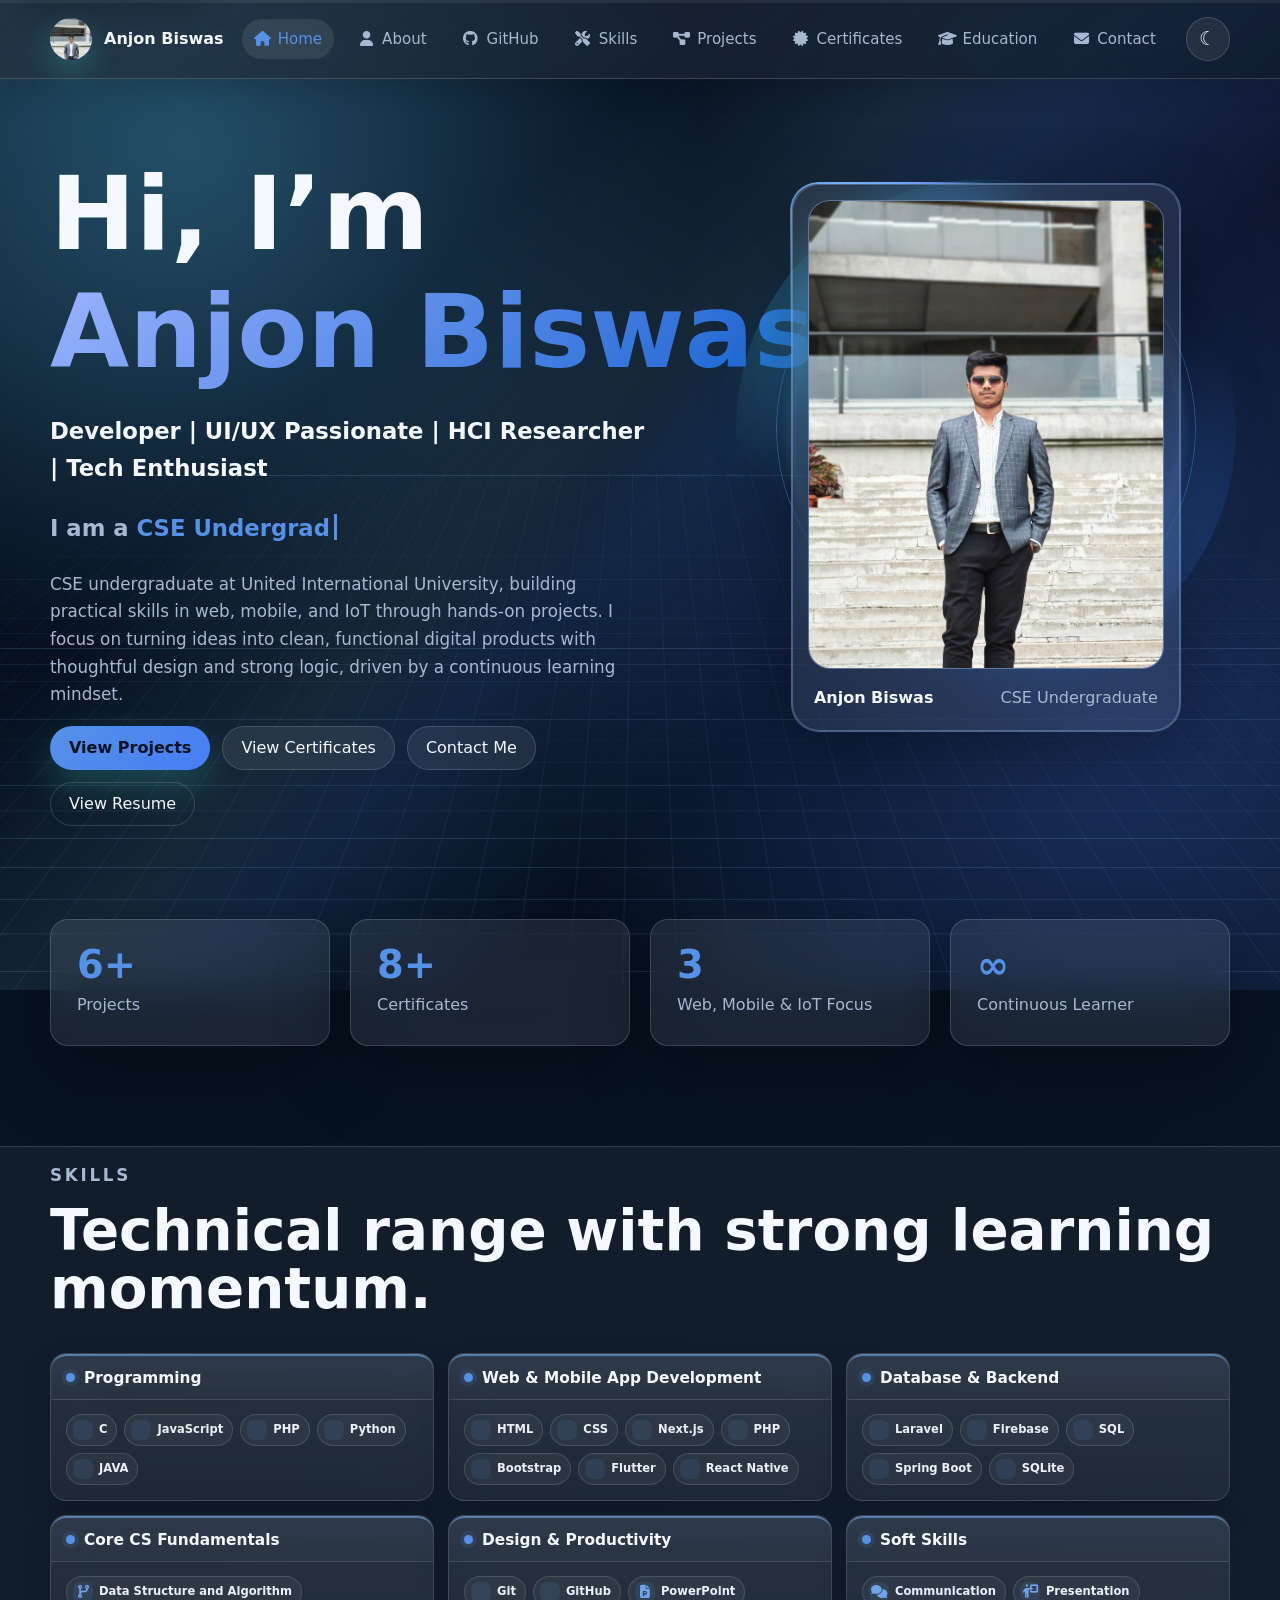
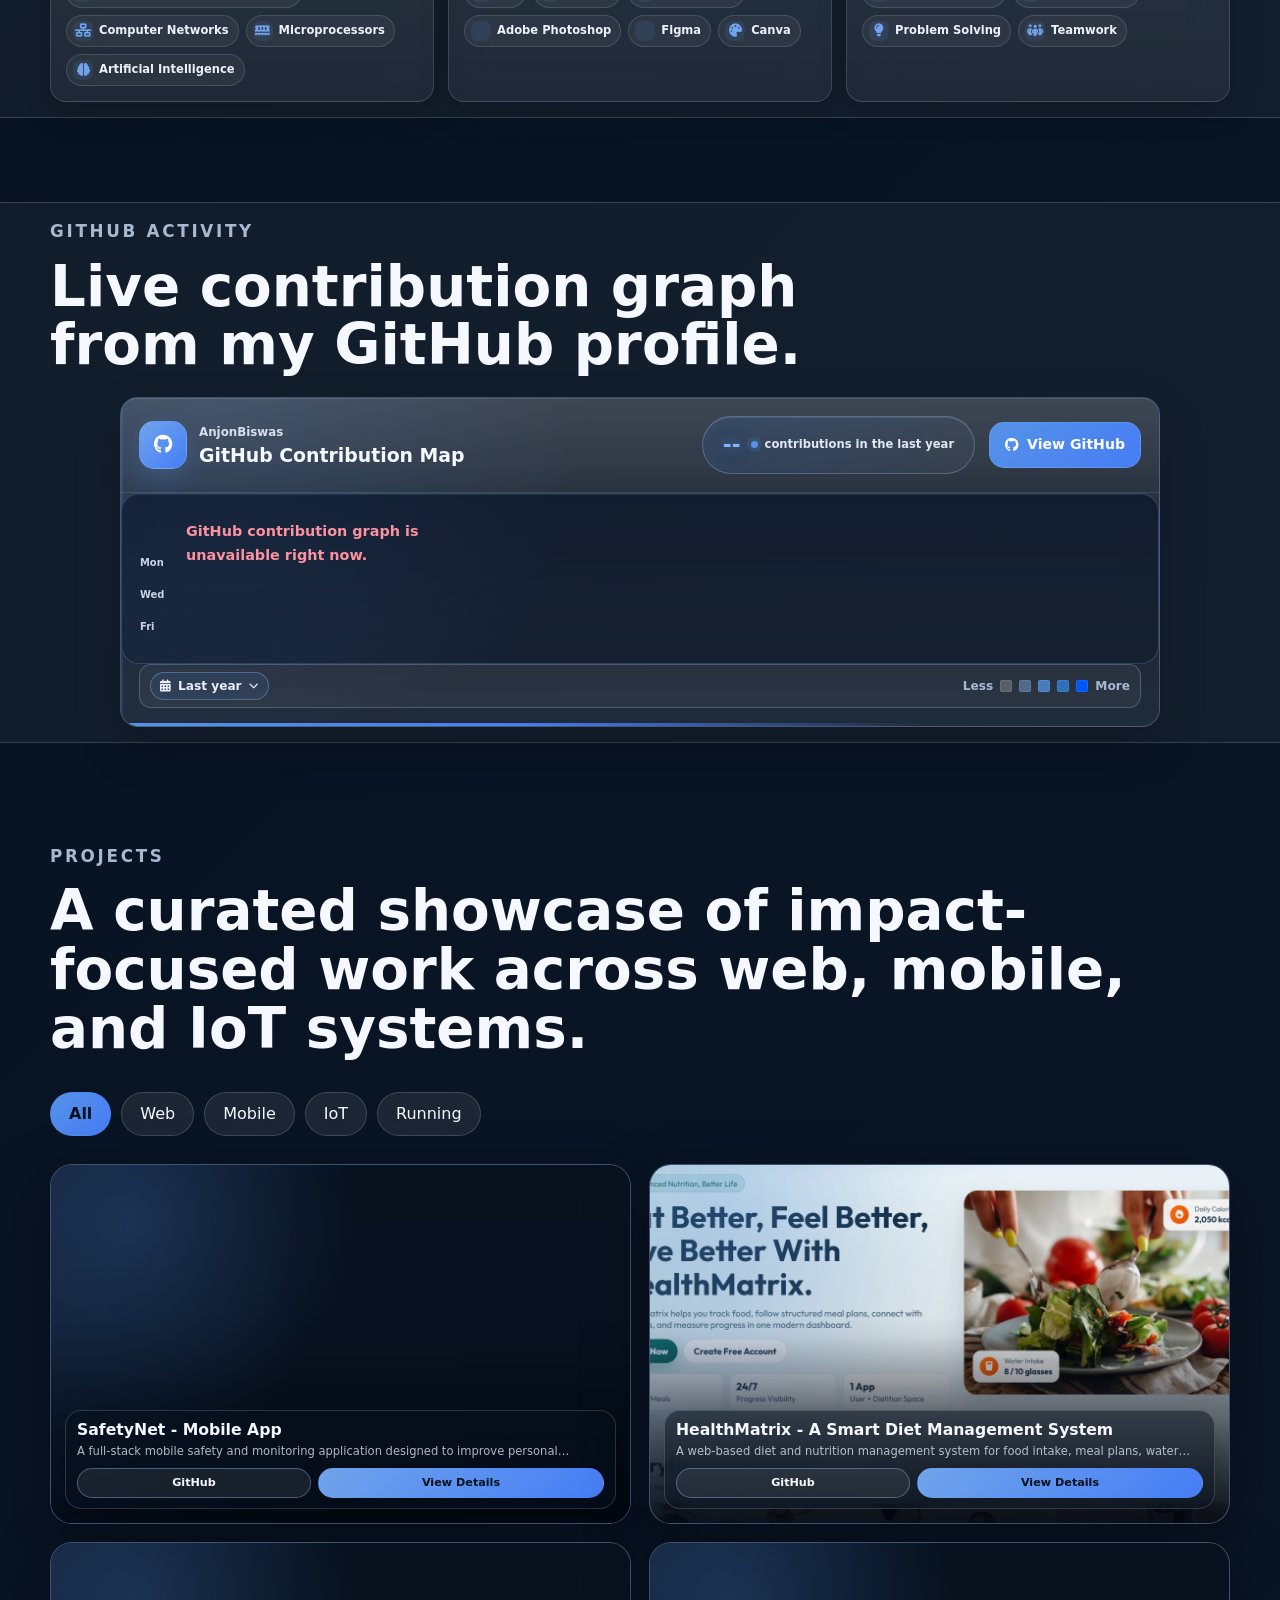
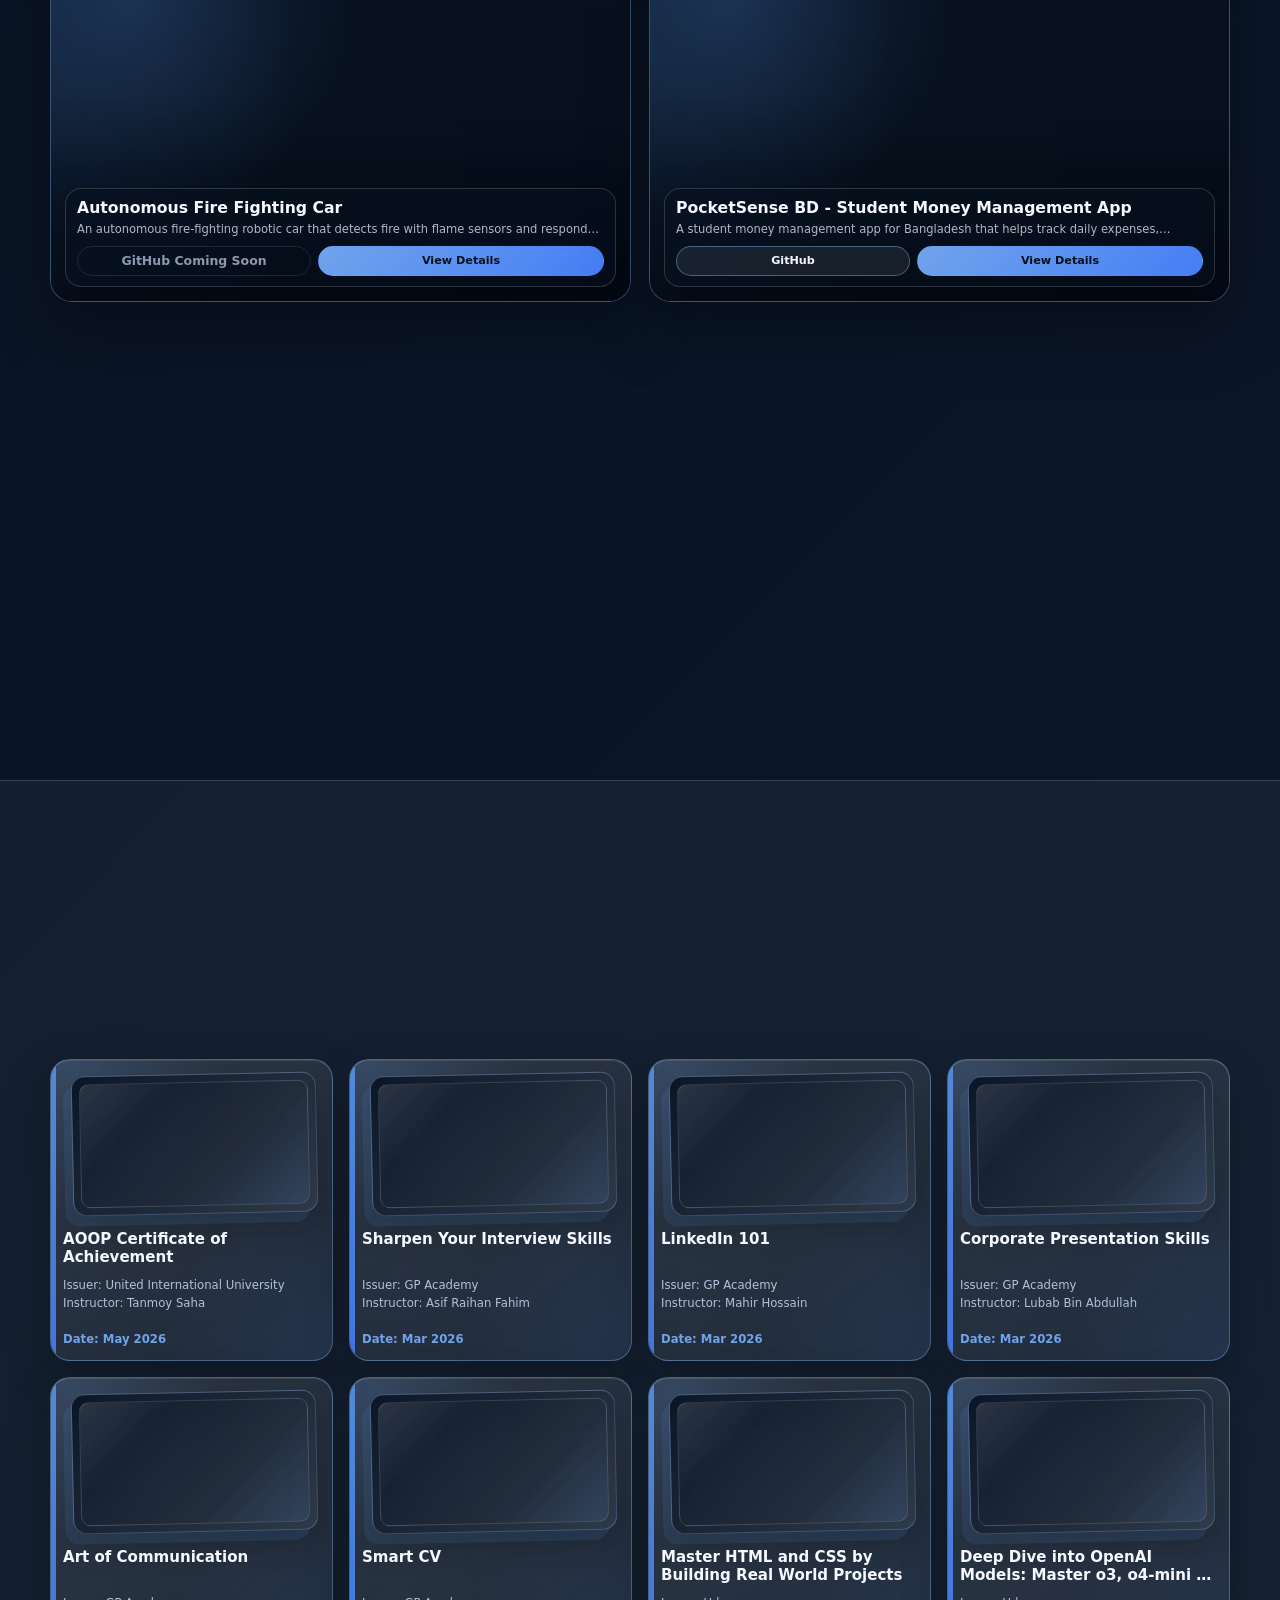
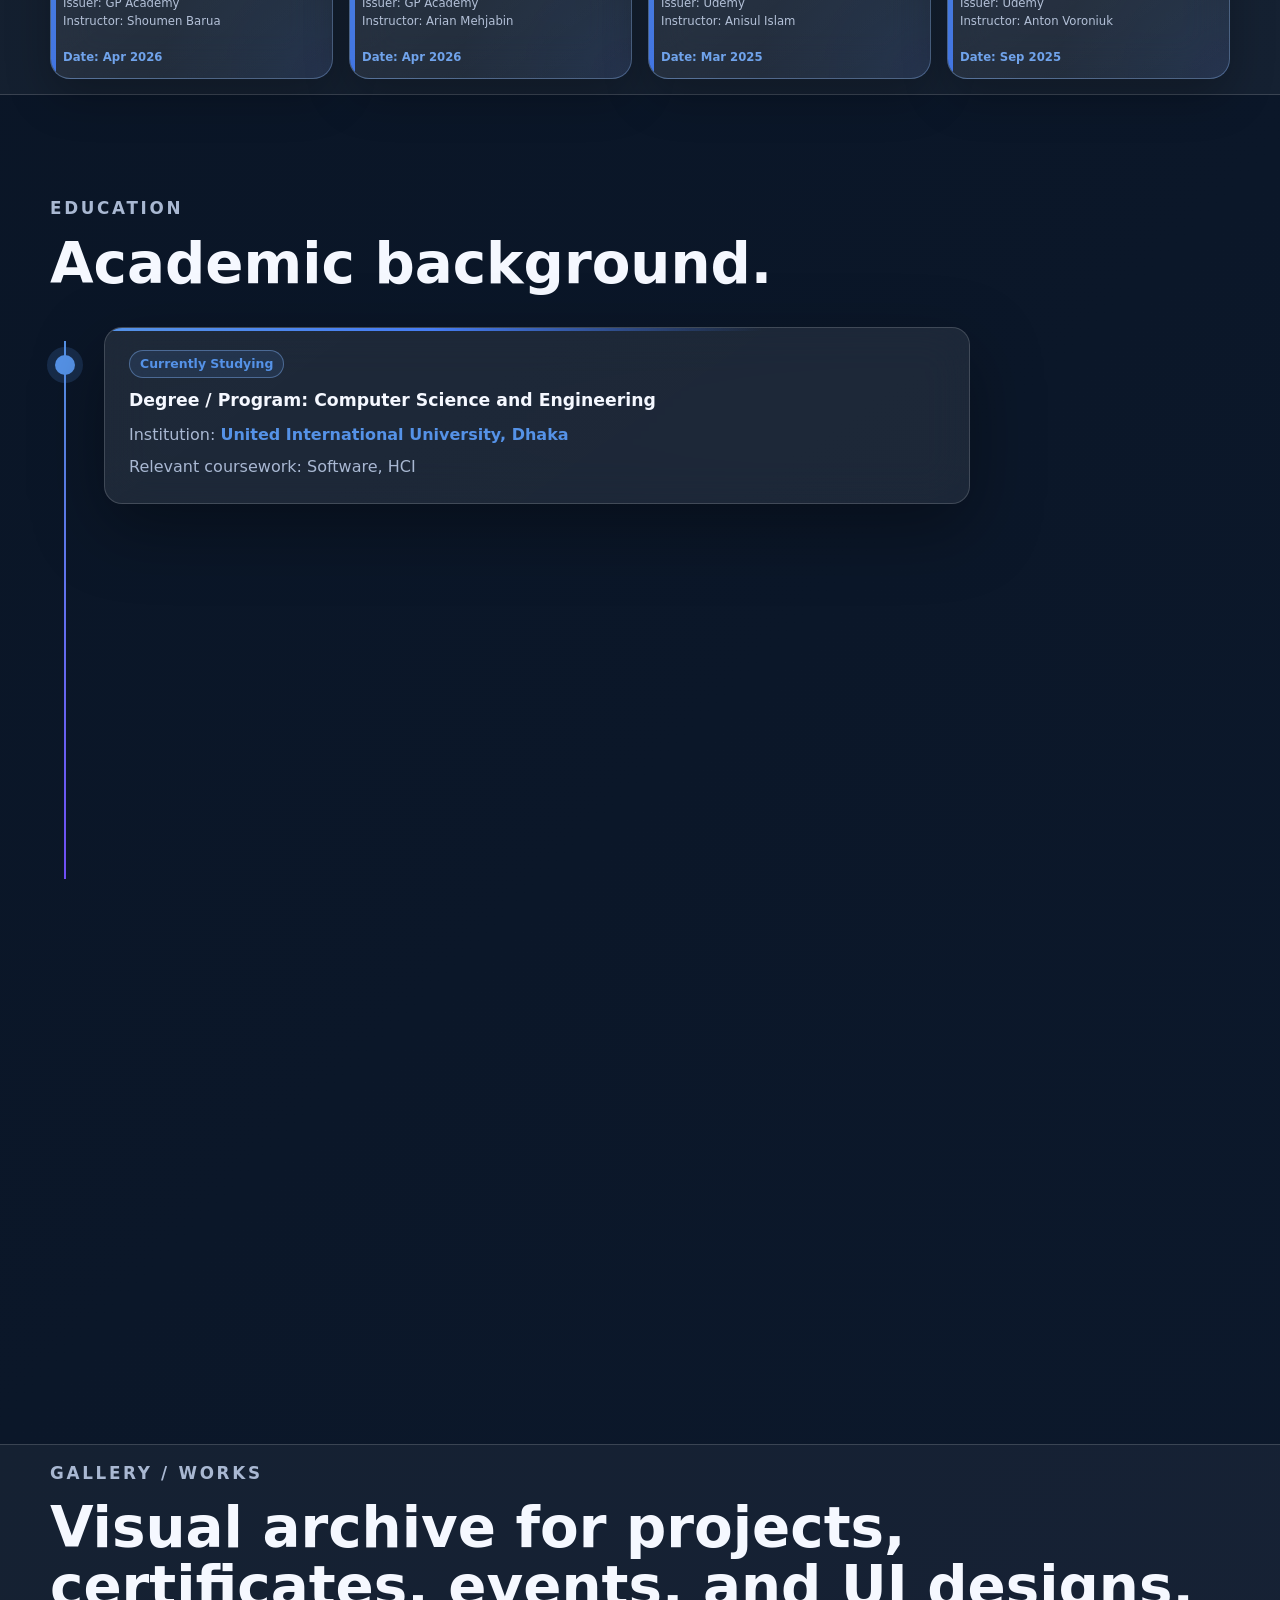
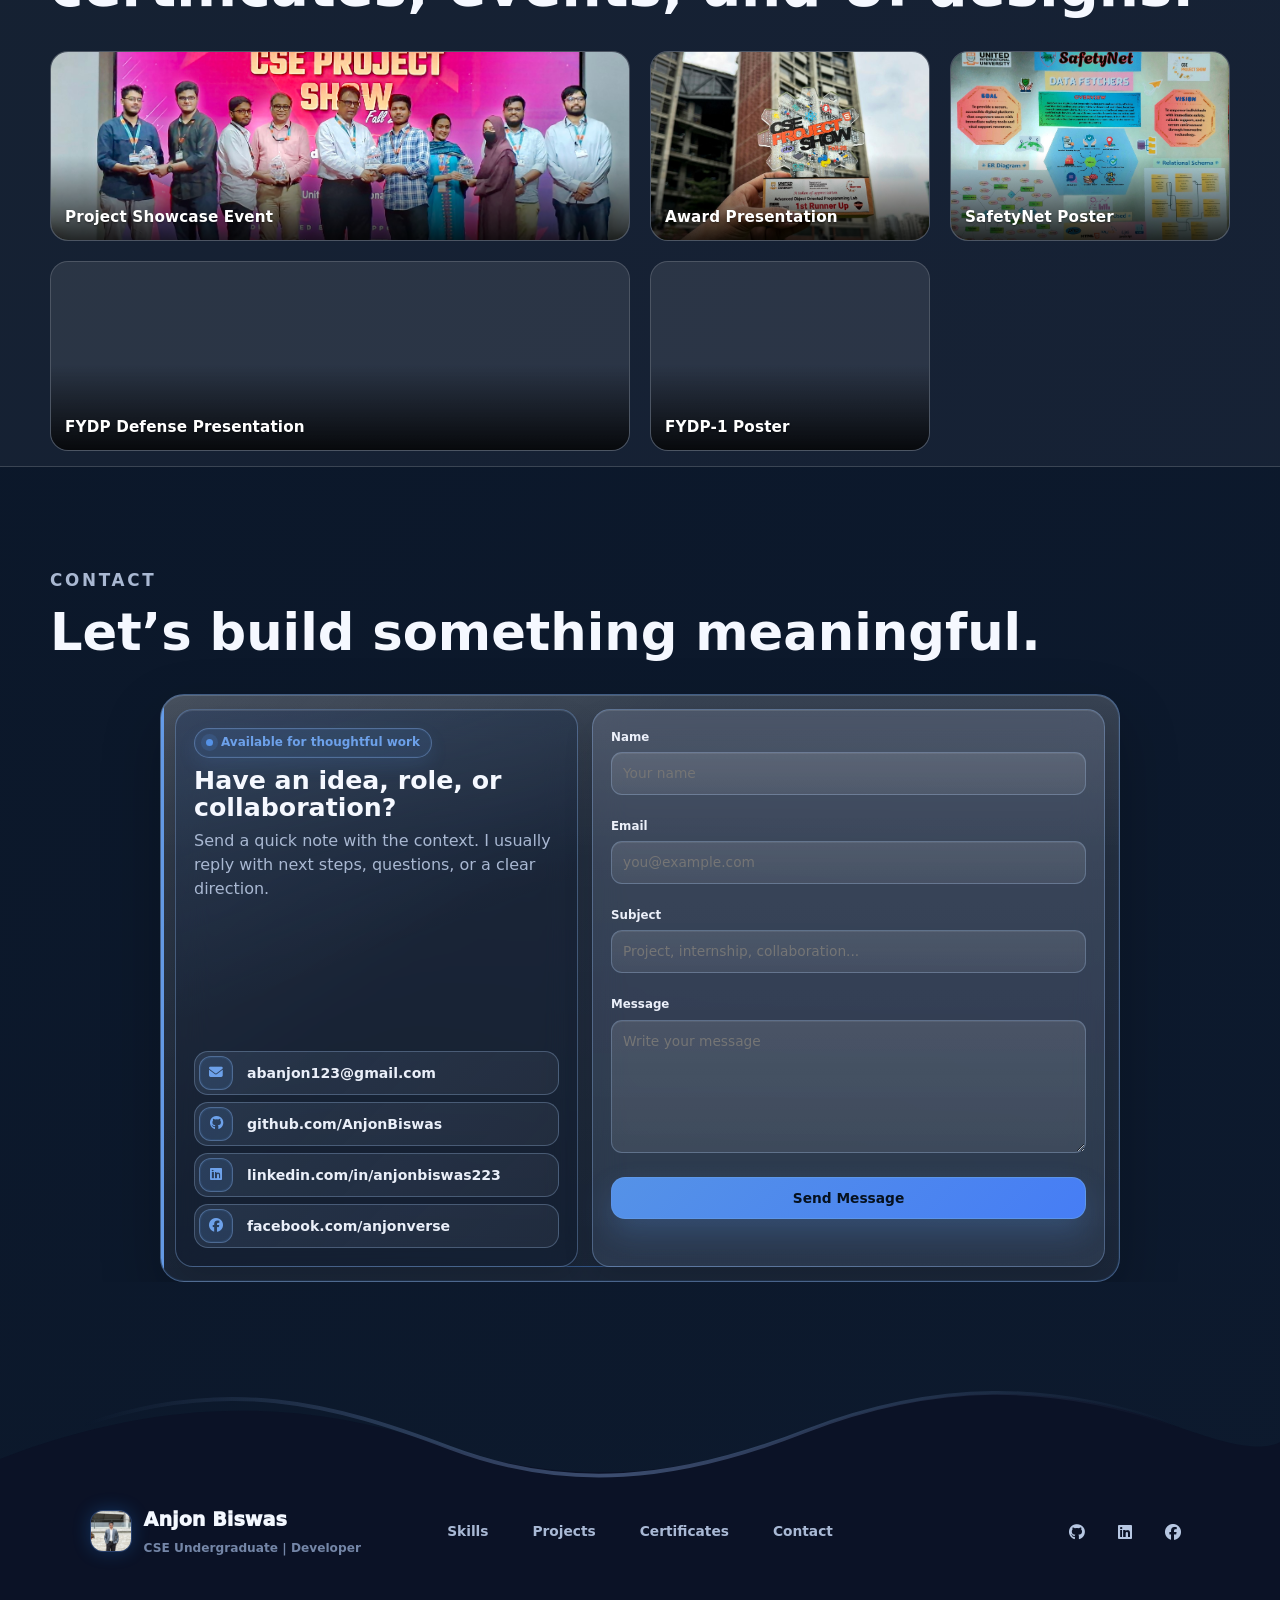
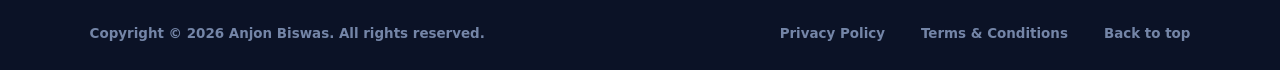
==== commit 6ca196a7: "Refresh portfolio projects, UI, footer, legal pages, and SEO" ====
--- a/index.html
+++ b/index.html
@@ -3,13 +3,149 @@
 <head>
   <meta charset="UTF-8">
   <meta name="viewport" content="width=device-width, initial-scale=1.0">
-  <meta name="description" content="Personal portfolio website for Anjon Biswas, showcasing projects, certificates, skills, education, achievements, experience, and contact information.">
-  <title>Anjon Biswas | Portfolio</title>
+  <meta name="description" content="Anjon Biswas is a CSE undergraduate and developer building web, mobile, IoT, and AI-powered projects with a focus on clean engineering and thoughtful UI/UX.">
+  <meta name="keywords" content="Anjon Biswas, Anjon Biswas portfolio, CSE undergraduate, web developer, mobile app developer, UI UX designer, HCI researcher, Bangladesh developer, React Native developer, Next.js developer, TypeScript, Python, JavaScript, IoT projects, SafetyNet, HealthMatrix, ToolsInOne">
+  <meta name="author" content="Anjon Biswas">
+  <meta name="robots" content="index, follow, max-image-preview:large">
+  <meta name="theme-color" content="#0b1226">
+  <meta name="application-name" content="Anjon Biswas Portfolio">
+  <meta name="referrer" content="strict-origin-when-cross-origin">
+  <link rel="canonical" href="https://itsanjon.me/">
+  <link rel="manifest" href="site.webmanifest">
+  <link rel="icon" href="assets/Anjon%20Biswas.jpg" type="image/jpeg">
+  <link rel="apple-touch-icon" href="assets/Anjon%20Biswas.jpg">
+  <meta property="og:type" content="website">
+  <meta property="og:locale" content="en_US">
+  <meta property="og:site_name" content="Anjon Biswas Portfolio">
+  <meta property="og:title" content="Anjon Biswas | Developer Portfolio">
+  <meta property="og:description" content="Explore Anjon Biswas's portfolio featuring web, mobile, IoT, AI tools, certificates, GitHub activity, and contact information.">
+  <meta property="og:url" content="https://itsanjon.me/">
+  <meta property="og:image" content="https://itsanjon.me/assets/Anjon%20Biswas.jpg">
+  <meta property="og:image:alt" content="Portrait of Anjon Biswas">
+  <meta name="twitter:card" content="summary_large_image">
+  <meta name="twitter:title" content="Anjon Biswas | Developer Portfolio">
+  <meta name="twitter:description" content="CSE undergraduate and developer building practical web, mobile, IoT, and AI-powered projects.">
+  <meta name="twitter:image" content="https://itsanjon.me/assets/Anjon%20Biswas.jpg">
+  <meta name="twitter:image:alt" content="Portrait of Anjon Biswas">
+  <title>Anjon Biswas | Developer Portfolio</title>
+  <link rel="preconnect" href="https://cdn.jsdelivr.net">
+  <link rel="preconnect" href="https://cdnjs.cloudflare.com">
+  <link rel="preload" as="image" href="assets/Anjon%20Biswas.jpg">
   <link rel="stylesheet" href="https://cdn.jsdelivr.net/gh/devicons/devicon@latest/devicon.min.css">
   <link rel="stylesheet" href="https://cdnjs.cloudflare.com/ajax/libs/font-awesome/6.5.2/css/all.min.css">
   <link rel="stylesheet" href="style.css">
+  <script type="application/ld+json">
+    {
+      "@context": "https://schema.org",
+      "@graph": [
+        {
+          "@type": "ProfilePage",
+          "@id": "https://itsanjon.me/#profile-page",
+          "url": "https://itsanjon.me/",
+          "name": "Anjon Biswas | Developer Portfolio",
+          "description": "Professional profile and portfolio of Anjon Biswas, CSE undergraduate and developer.",
+          "dateModified": "2026-08-14",
+          "inLanguage": "en",
+          "mainEntity": {
+            "@id": "https://itsanjon.me/#person"
+          },
+          "isPartOf": {
+            "@id": "https://itsanjon.me/#website"
+          }
+        },
+        {
+          "@type": "Person",
+          "@id": "https://itsanjon.me/#person",
+          "name": "Anjon Biswas",
+          "url": "https://itsanjon.me/",
+          "image": "https://itsanjon.me/assets/Anjon%20Biswas.jpg",
+          "email": "mailto:abanjon123@gmail.com",
+          "jobTitle": "Developer",
+          "nationality": "Bangladeshi",
+          "description": "CSE undergraduate and developer focused on web, mobile, IoT, AI-powered tools, UI/UX, and HCI research.",
+          "alumniOf": {
+            "@type": "CollegeOrUniversity",
+            "name": "United International University"
+          },
+          "knowsAbout": [
+            "Web Development",
+            "Mobile App Development",
+            "UI/UX Design",
+            "Human-Computer Interaction",
+            "Internet of Things",
+            "TypeScript",
+            "Python",
+            "JavaScript"
+          ],
+          "sameAs": [
+            "https://github.com/AnjonBiswas",
+            "https://www.linkedin.com/in/anjonbiswas223/",
+            "https://www.facebook.com/anjonverse"
+          ]
+        },
+        {
+          "@type": "WebSite",
+          "@id": "https://itsanjon.me/#website",
+          "url": "https://itsanjon.me/",
+          "name": "Anjon Biswas Portfolio",
+          "description": "Portfolio of Anjon Biswas featuring projects, skills, certificates, GitHub activity, resume, and contact information.",
+          "publisher": {
+            "@id": "https://itsanjon.me/#person"
+          },
+          "inLanguage": "en"
+        },
+        {
+          "@type": "ItemList",
+          "@id": "https://itsanjon.me/#projects",
+          "name": "Selected Projects",
+          "itemListElement": [
+            {
+              "@type": "ListItem",
+              "position": 1,
+              "item": {
+                "@type": "SoftwareSourceCode",
+                "name": "SafetyNet - Mobile App",
+                "url": "https://github.com/AnjonBiswas/SafetyNet-Mobile-App",
+                "programmingLanguage": ["JavaScript", "React Native", "Laravel", "SQL"],
+                "creator": {
+                  "@id": "https://itsanjon.me/#person"
+                }
+              }
+            },
+            {
+              "@type": "ListItem",
+              "position": 2,
+              "item": {
+                "@type": "SoftwareSourceCode",
+                "name": "HealthMatrix - Smart Diet Management System",
+                "url": "https://github.com/AnjonBiswas/HealthMatrix---A-Smart-Diet-Management-System",
+                "programmingLanguage": ["HTML", "CSS", "JavaScript", "PHP", "SQL"],
+                "creator": {
+                  "@id": "https://itsanjon.me/#person"
+                }
+              }
+            },
+            {
+              "@type": "ListItem",
+              "position": 3,
+              "item": {
+                "@type": "SoftwareApplication",
+                "name": "ToolsInOne",
+                "applicationCategory": "DeveloperApplication",
+                "programmingLanguage": ["TypeScript", "Python", "JavaScript", "CSS"],
+                "creator": {
+                  "@id": "https://itsanjon.me/#person"
+                }
+              }
+            }
+          ]
+        }
+      ]
+    }
+  </script>
 </head>
 <body>
+  <a class="skip-link" href="#home">Skip to main content</a>
   <div class="scroll-progress" aria-hidden="true">
     <span class="scroll-progress-bar"></span>
   </div>
@@ -26,6 +162,7 @@
         <ul class="nav-links">
           <li><a href="#home" class="nav-link active"><i class="fa-solid fa-house" aria-hidden="true"></i><span>Home</span></a></li>
           <li><a href="#about" class="nav-link"><i class="fa-solid fa-user" aria-hidden="true"></i><span>About</span></a></li>
+          <li><a href="#github-activity" class="nav-link"><i class="fa-brands fa-github" aria-hidden="true"></i><span>GitHub</span></a></li>
           <li><a href="#skills" class="nav-link"><i class="fa-solid fa-screwdriver-wrench" aria-hidden="true"></i><span>Skills</span></a></li>
           <li><a href="#projects" class="nav-link"><i class="fa-solid fa-diagram-project" aria-hidden="true"></i><span>Projects</span></a></li>
           <li><a href="#certificates" class="nav-link"><i class="fa-solid fa-certificate" aria-hidden="true"></i><span>Certificates</span></a></li>
@@ -57,7 +194,7 @@
 
       <div class="hero-content">
         <div class="hero-copy reveal">
-                  <h1>Hi, I’m <span>Anjon Biswas</span></h1>
+                  <h1>Hi, I&rsquo;m <span>Anjon Biswas</span></h1>
           <p class="hero-role">Developer | UI/UX Passionate | HCI Researcher | Tech Enthusiast</p>
           <p class="typing-line">I am a <span id="typingText"></span><span class="cursor" aria-hidden="true"></span></p>
           <p class="hero-intro">
@@ -87,14 +224,6 @@
     </section>
 
     <section class="section" id="about">
-      <div class="section-heading reveal">
-        <p class="eyebrow">About Me</p>
-        <h2>Creative builder with a practical mindset.</h2>
-        <p>
-          As a CSE undergraduate at United International University, I work across <b>web, mobile, IoT, HCI, etc.</b> applying what I learn through hands-on projects. I aim to design and build thoughtful, user-centered solutions that pair strong engineering with real-world impact and a mindset of continuous growth.
-        </p>
-      </div>
-
       <div class="stats-grid">
         <article class="stat-card reveal">
           <strong data-counter="6">0</strong>
@@ -109,7 +238,7 @@
           <span>Web, Mobile & IoT Focus</span>
         </article>
         <article class="stat-card reveal">
-          <strong>∞</strong>
+          <strong>&infin;</strong>
           <span>Continuous Learner</span>
         </article>
       </div>
@@ -189,6 +318,70 @@
       </div>
     </section>
 
+    <section class="section alt-section" id="github-activity">
+      <div class="section-heading reveal">
+        <p class="eyebrow">GitHub Activity</p>
+        <h2>Live contribution graph from my GitHub profile.</h2>
+      </div>
+
+      <article class="github-card reveal" aria-label="GitHub contribution graph for Anjon Biswas">
+        <div class="github-card-header">
+          <div class="github-title-block">
+            <span class="github-mark" aria-hidden="true"><i class="fa-brands fa-github"></i></span>
+            <span class="github-kicker">AnjonBiswas</span>
+            <h3>GitHub Contribution Map</h3>
+          </div>
+          <div class="github-total" aria-live="polite">
+            <strong id="githubTotal">--</strong>
+            <span id="githubTotalLabel">contributions in the last year</span>
+          </div>
+          <a class="github-profile-link" href="https://github.com/AnjonBiswas" target="_blank" rel="me noreferrer">
+            <i class="fa-brands fa-github" aria-hidden="true"></i>
+            <span>View GitHub</span>
+          </a>
+        </div>
+        <div class="github-graph-wrap" aria-live="polite">
+          <div class="github-graph-shell">
+            <div class="github-months" id="githubMonths" aria-hidden="true"></div>
+            <div class="github-weekdays" aria-hidden="true">
+              <span>Mon</span>
+              <span>Wed</span>
+              <span>Fri</span>
+            </div>
+            <div class="github-graph" id="githubGraph" role="grid" aria-label="GitHub contributions by day">
+              <span class="github-loading">Loading contributions...</span>
+            </div>
+          </div>
+        </div>
+        <div class="github-legend" aria-label="Contribution intensity legend">
+          <div class="github-legend-left">
+            <details class="github-year-dropdown">
+              <summary>
+                <i class="fa-solid fa-calendar-days" aria-hidden="true"></i>
+                <span id="githubSelectedYear">Last year</span>
+                <i class="fa-solid fa-chevron-down" aria-hidden="true"></i>
+              </summary>
+              <div class="github-year-menu">
+                <button type="button" data-github-year="last" class="active">Last year</button>
+                <button type="button" data-github-year="2026">2026</button>
+                <button type="button" data-github-year="2025">2025</button>
+              </div>
+            </details>
+          </div>
+          <div class="github-legend-scale">
+            <span>Less</span>
+            <span class="github-level github-level-0" title="No contributions"></span>
+            <span class="github-level github-level-1" title="Low contributions"></span>
+            <span class="github-level github-level-2" title="Medium-low contributions"></span>
+            <span class="github-level github-level-3" title="Medium-high contributions"></span>
+            <span class="github-level github-level-4" title="High contributions"></span>
+            <span>More</span>
+          </div>
+        </div>
+        <div class="github-tooltip" id="githubTooltip" role="tooltip" aria-hidden="true"></div>
+      </article>
+    </section>
+
     <section class="section" id="projects">
       <div class="section-heading reveal">
         <p class="eyebrow">Projects</p>
@@ -206,7 +399,7 @@
       <div class="project-grid">
         <article class="project-card reveal" id="project-safetynet-mobile-app" data-category="mobile" data-status="Completed">
           <div class="project-image">
-            <img src="assets/SafetyNet-mobile app.png" alt="Screenshot of SafetyNet Mobile App">
+            <img src="assets/SafetyNet-mobile app.png" alt="SafetyNet mobile app safety reporting and emergency tracking interface" loading="lazy" decoding="async">
           </div>
           <div class="project-body">
             <h3>SafetyNet - Mobile App</h3>
@@ -220,7 +413,7 @@
 
         <article class="project-card reveal" data-category="web" data-status="Completed">
           <div class="project-image">
-            <img src="assets/HealthMatrix.png" alt="Screenshot of HealthMatrix system">
+            <img src="assets/HealthMatrix.png" alt="HealthMatrix smart diet management dashboard interface" loading="lazy" decoding="async">
           </div>
           <div class="project-body">
             <h3>HealthMatrix - A Smart Diet Management System</h3>
@@ -234,13 +427,13 @@
 
         <article class="project-card reveal autonomous-fire-card" data-category="iot" data-status="Completed">
           <div class="project-image">
-            <img src="assets/Autonomous Fire Fighting Car.png" alt="Prototype of Autonomous Fire Fighting Car">
+            <img src="assets/Autonomous Fire Fighting Car.png" alt="Autonomous fire fighting car prototype with flame detection hardware" loading="lazy" decoding="async">
           </div>
           <div class="project-body">
             <h3>Autonomous Fire Fighting Car</h3>
             <p>An autonomous fire-fighting robotic car that detects fire with flame sensors and responds by spraying water in real time.</p>
             <div class="card-actions">
-              <a href="#" aria-label="GitHub link placeholder for Autonomous Fire Fighting Car">GitHub [Add Later]</a>
+              <span class="project-link-disabled" aria-label="GitHub repository for Autonomous Fire Fighting Car will be added later">GitHub Coming Soon</span>
               <button class="text-btn project-details" type="button">View Details</button>
             </div>
           </div>
@@ -248,7 +441,7 @@
 
         <article class="project-card reveal" data-category="web" data-status="Completed">
           <div class="project-image">
-            <img src="assets/PocketSense.png" alt="Screenshot of PocketSense BD application">
+            <img src="assets/PocketSense.png" alt="PocketSense BD student money management app dashboard" loading="lazy" decoding="async">
           </div>
           <div class="project-body">
             <h3>PocketSense BD - Student Money Management App</h3>
@@ -267,7 +460,7 @@
             <h3>ToolsInOne</h3>
             <p>An all-in-one digital utility workspace for document, image, video, audio, AI, developer, design, SEO, social, and calculator tools.</p>
             <div class="card-actions">
-              <a href="#" aria-label="GitHub link placeholder for ToolsInOne">GitHub [Add Later]</a>
+              <span class="project-link-disabled" aria-label="GitHub repository for ToolsInOne will be added later">GitHub Coming Soon</span>
               <button class="text-btn project-details" type="button">View Details</button>
             </div>
           </div>
@@ -275,13 +468,13 @@
 
         <article class="project-card reveal" data-category="iot mobile running" data-status="Running / In Progress">
           <div class="project-image">
-            <img src="assets/SafetyNet-Wearable.jpg" alt="Screenshot of SafetyNet-Wearable system">
+            <img src="assets/SafetyNet-Wearable.jpg" alt="SafetyNet Wearable IoT woman safety system prototype" loading="lazy" decoding="async">
           </div>
           <div class="project-body">
             <h3>SafetyNet-Wearable - IoT Based Woman Safety System</h3>
-            <p>An IoT-based wearable safety system focused on women’s security with hardware, mobile support, Firebase, and emergency alerts.</p>
+            <p>An IoT-based wearable safety system focused on women&rsquo;s security with hardware, mobile support, Firebase, and emergency alerts.</p>
             <div class="card-actions">
-              <a href="#" aria-label="GitHub link placeholder for SafetyNet Wearable">GitHub [Add Later]</a>
+              <span class="project-link-disabled" aria-label="GitHub repository for SafetyNet Wearable will be added later">GitHub Coming Soon</span>
               <button class="text-btn project-details" type="button">View Details</button>
             </div>
           </div>
@@ -305,7 +498,7 @@
       <div class="certificate-grid">
         <article class="certificate-card reveal" data-issuer="United International University">
           <div class="certificate-image">
-            <img src="assets/Award%20Certificate%20AOOP.jpg" alt="Advanced Object-Oriented Programming Excellence Award">
+            <img src="assets/Award%20Certificate%20AOOP.jpg" alt="Advanced Object-Oriented Programming Certificate of Achievement from United International University" loading="lazy" decoding="async">
           </div>
           <h3>AOOP Certificate of Achievement</h3>
           <p>Issuer: United International University <span class="certificate-instructor">Instructor: Tanmoy Saha</span></p>
@@ -313,7 +506,7 @@
         </article>
         <article class="certificate-card reveal" data-issuer="GP Academy">
           <div class="certificate-image">
-            <img src="assets/certificate-sharpen-your-interview-skills.jpg" alt="Sharpen Your Interview Skills certificate">
+            <img src="assets/certificate-sharpen-your-interview-skills.jpg" alt="Sharpen Your Interview Skills certificate from GP Academy" loading="lazy" decoding="async">
           </div>
           <h3>Sharpen Your Interview Skills</h3>
           <p>Issuer: GP Academy <span class="certificate-instructor">Instructor: Asif Raihan Fahim</span></p>
@@ -321,7 +514,7 @@
         </article>
         <article class="certificate-card reveal" data-issuer="GP Academy">
           <div class="certificate-image">
-            <img src="assets/certificate-linkedin-101.jpg" alt="LinkedIn 101 certificate">
+            <img src="assets/certificate-linkedin-101.jpg" alt="LinkedIn 101 certificate from GP Academy" loading="lazy" decoding="async">
           </div>
           <h3>LinkedIn 101</h3>
           <p>Issuer: GP Academy <span class="certificate-instructor">Instructor: Mahir Hossain</span></p>
@@ -329,7 +522,7 @@
         </article>
         <article class="certificate-card reveal" data-issuer="GP Academy">
           <div class="certificate-image">
-            <img src="assets/certificate-corporate-presentation-skills.jpg" alt="Corporate Presentation Skills certificate">
+            <img src="assets/certificate-corporate-presentation-skills.jpg" alt="Corporate Presentation Skills certificate from GP Academy" loading="lazy" decoding="async">
           </div>
           <h3>Corporate Presentation Skills</h3>
           <p>Issuer: GP Academy <span class="certificate-instructor">Instructor: Lubab Bin Abdullah</span></p>
@@ -337,7 +530,7 @@
         </article>
         <article class="certificate-card reveal" data-issuer="GP Academy">
           <div class="certificate-image">
-            <img src="assets/certificate-art-of-communication.jpg" alt="Art of Communication certificate">
+            <img src="assets/certificate-art-of-communication.jpg" alt="Art of Communication certificate from GP Academy" loading="lazy" decoding="async">
           </div>
           <h3>Art of Communication</h3>
           <p>Issuer: GP Academy <span class="certificate-instructor">Instructor: Shoumen Barua</span></p>
@@ -345,7 +538,7 @@
         </article>
         <article class="certificate-card reveal" data-issuer="GP Academy">
           <div class="certificate-image">
-            <img src="assets/certificate-smart-cv.jpg" alt="Smart CV certificate">
+            <img src="assets/certificate-smart-cv.jpg" alt="Smart CV certificate from GP Academy" loading="lazy" decoding="async">
           </div>
           <h3>Smart CV</h3>
           <p>Issuer: GP Academy <span class="certificate-instructor">Instructor: Arian Mehjabin</span></p>
@@ -353,7 +546,7 @@
         </article>
         <article class="certificate-card reveal" data-issuer="Udemy">
           <div class="certificate-image">
-            <img src="assets/Master%20HTML%20and%20CSS%20by%20building%20real%20world%20projects.jpg" alt="Master HTML and CSS by Building Real World Projects certificate">
+            <img src="assets/Master%20HTML%20and%20CSS%20by%20building%20real%20world%20projects.jpg" alt="Master HTML and CSS by Building Real World Projects certificate from Udemy" loading="lazy" decoding="async">
           </div>
           <h3>Master HTML and CSS by Building Real World Projects</h3>
           <p>Issuer: Udemy <span class="certificate-instructor">Instructor: Anisul Islam</span></p>
@@ -361,7 +554,7 @@
         </article>
         <article class="certificate-card reveal" data-issuer="Udemy">
           <div class="certificate-image">
-            <img src="assets/Deep%20Dive%20into%20OpenAI%20Models.jfif" alt="Deep Dive into OpenAI Models certificate">
+            <img src="assets/Deep%20Dive%20into%20OpenAI%20Models.jfif" alt="Deep Dive into OpenAI Models certificate from Udemy" loading="lazy" decoding="async">
           </div>
           <h3>Deep Dive into OpenAI Models: Master o3, o4-mini & Beyond</h3>
           <p>Issuer: Udemy <span class="certificate-instructor">Instructor: Anton Voroniuk</span></p>
@@ -431,23 +624,23 @@
 
       <div class="gallery-grid">
         <div class="gallery-item reveal">
-          <img src="assets/20260304_143246.jpg" alt="Anjon Biswas at a project showcase event">
+          <img src="assets/20260304_143246.jpg" alt="Anjon Biswas at UIU CSE project showcase event" loading="lazy" decoding="async">
           <div class="gallery-caption">Project Showcase Event</div>
         </div>
         <div class="gallery-item reveal">
-          <img src="assets/IMG_9018%20copy.JPG" alt="Anjon Biswas Presenting Award">
+          <img src="assets/IMG_9018%20copy.JPG" alt="Anjon Biswas receiving project award certificate" loading="lazy" decoding="async">
           <div class="gallery-caption">Award Presentation</div>
         </div>
         <div class="gallery-item reveal">
-          <img src="assets/SafetyNet_Poster.jpg" alt="SafetyNet project poster design">
+          <img src="assets/SafetyNet_Poster.jpg" alt="SafetyNet mobile safety app project poster design" loading="lazy" decoding="async">
           <div class="gallery-caption">SafetyNet Poster</div>
         </div>
         <div class="gallery-item reveal">
-          <img src="assets/FYDP%20defense%20Presentation.jpg" alt="FYDP defense presentation ">
+          <img src="assets/FYDP%20defense%20Presentation.jpg" alt="Final year design project defense presentation" loading="lazy" decoding="async">
           <div class="gallery-caption">FYDP Defense Presentation</div>
         </div>
         <div class="gallery-item reveal">
-          <img src="assets/FYDP-1_poster.jpg" alt="FYDP project poster design">
+          <img src="assets/FYDP-1_poster.jpg" alt="Final year design project poster design" loading="lazy" decoding="async">
           <div class="gallery-caption">FYDP-1 Poster</div>
         </div>
       </div>
@@ -456,15 +649,22 @@
     <section class="section contact-section" id="contact">
       <div class="section-heading reveal">
         <p class="eyebrow">Contact</p>
-        <h2>Let’s build something meaningful.</h2>
+        <h2>Let&rsquo;s build something meaningful.</h2>
       </div>
 
       <div class="contact-layout">
         <div class="contact-info reveal">
-          <a href="mailto:abanjon123@gmail.com"><i class="fa-solid fa-envelope" aria-hidden="true"></i><span>abanjon123@gmail.com</span></a>
-          <a href="https://github.com/AnjonBiswas" target="_blank" rel="noreferrer"><i class="fa-brands fa-github" aria-hidden="true"></i><span>github.com/AnjonBiswas</span></a>
-          <a href="https://www.linkedin.com/in/anjonbiswas223/" target="_blank" rel="noreferrer"><i class="fa-brands fa-linkedin" aria-hidden="true"></i><span>linkedin.com/in/anjonbiswas223</span></a>
-          <a href="https://www.facebook.com/anjonverse" target="_blank" rel="noreferrer"><i class="fa-brands fa-facebook" aria-hidden="true"></i><span>facebook.com/anjonverse</span></a>
+          <div class="contact-copy">
+            <span class="contact-status">Available for thoughtful work</span>
+            <h3>Have an idea, role, or collaboration?</h3>
+            <p>Send a quick note with the context. I usually reply with next steps, questions, or a clear direction.</p>
+          </div>
+          <div class="contact-links">
+            <a href="mailto:abanjon123@gmail.com"><i class="fa-solid fa-envelope" aria-hidden="true"></i><span>abanjon123@gmail.com</span></a>
+            <a href="https://github.com/AnjonBiswas" target="_blank" rel="me noreferrer"><i class="fa-brands fa-github" aria-hidden="true"></i><span>github.com/AnjonBiswas</span></a>
+            <a href="https://www.linkedin.com/in/anjonbiswas223/" target="_blank" rel="me noreferrer"><i class="fa-brands fa-linkedin" aria-hidden="true"></i><span>linkedin.com/in/anjonbiswas223</span></a>
+            <a href="https://www.facebook.com/anjonverse" target="_blank" rel="me noreferrer"><i class="fa-brands fa-facebook" aria-hidden="true"></i><span>facebook.com/anjonverse</span></a>
+          </div>
         </div>
 
         <form class="contact-form reveal" novalidate>
@@ -492,15 +692,80 @@
   </main>
 
   <footer class="footer">
-    <p>Copyright © <span id="year"></span> Anjon Biswas. All rights reserved.</p>
-    <div class="footer-links">
-      <a href="https://github.com/AnjonBiswas" target="_blank" rel="noreferrer" aria-label="GitHub" title="GitHub"><i class="fa-brands fa-github" aria-hidden="true"></i></a>
-      <a href="https://www.linkedin.com/in/anjonbiswas223/" target="_blank" rel="noreferrer" aria-label="LinkedIn" title="LinkedIn"><i class="fa-brands fa-linkedin" aria-hidden="true"></i></a>
-      <a href="https://www.facebook.com/anjonverse" target="_blank" rel="noreferrer" aria-label="Facebook" title="Facebook"><i class="fa-brands fa-facebook" aria-hidden="true"></i></a>
+    <div class="footer-wave" aria-hidden="true">
+      <svg viewBox="0 0 1440 180" preserveAspectRatio="none" focusable="false">
+        <defs>
+          <linearGradient id="footerRimGradient" x1="0" y1="0" x2="1" y2="0">
+            <stop offset="0%" stop-color="#9bc0ff" stop-opacity="0"></stop>
+            <stop offset="48%" stop-color="#9bc0ff" stop-opacity="0.34"></stop>
+            <stop offset="100%" stop-color="#9bc0ff" stop-opacity="0"></stop>
+          </linearGradient>
+        </defs>
+        <path d="M0,104 C178,82 332,82 486,98 C630,114 758,112 906,94 C1042,78 1168,76 1304,90 C1372,98 1414,102 1440,98 L1440,180 L0,180 Z"></path>
+        <path class="footer-wave-rim" d="M92,92 C254,74 374,84 506,100 C638,116 762,112 906,94 C1052,76 1182,76 1324,92"></path>
+      </svg>
+    </div>
+    <div class="footer-accent" aria-hidden="true"></div>
+    <div class="footer-main">
+      <div class="footer-brand">
+        <a href="#home" class="footer-logo" aria-label="Back to home">
+          <span class="footer-logo-mark">
+            <img src="assets/Anjon%20Biswas.jpg" alt="Portrait of Anjon Biswas" loading="lazy" decoding="async">
+          </span>
+          <span>
+            <strong>Anjon Biswas</strong>
+            <small>CSE Undergraduate | Developer</small>
+          </span>
+        </a>
+        <p>Building practical web, mobile, and IoT products with thoughtful UX, clean engineering, and a continuous learning mindset.</p>
+        <div class="footer-status">
+          <span></span>
+          Available for collaboration
+        </div>
+      </div>
+
+      <nav class="footer-nav" aria-label="Footer navigation">
+        <h3>Explore</h3>
+        <a href="#skills">Skills</a>
+        <a href="#projects">Projects</a>
+        <a href="#certificates">Certificates</a>
+        <a href="#contact">Contact</a>
+      </nav>
+
+      <div class="footer-highlights">
+        <h3>Focus</h3>
+        <div class="footer-highlight-grid">
+          <span>Web Apps</span>
+          <span>Mobile Apps</span>
+          <span>IoT Systems</span>
+          <span>UI/UX</span>
+        </div>
+      </div>
+
+      <div class="footer-connect">
+        <h3>Connect</h3>
+        <a class="footer-email" href="mailto:abanjon123@gmail.com">
+          <i class="fa-solid fa-paper-plane" aria-hidden="true"></i>
+          <span>abanjon123@gmail.com</span>
+        </a>
+        <div class="footer-links">
+          <a href="https://github.com/AnjonBiswas" target="_blank" rel="me noreferrer" aria-label="GitHub" title="GitHub"><i class="fa-brands fa-github" aria-hidden="true"></i></a>
+          <a href="https://www.linkedin.com/in/anjonbiswas223/" target="_blank" rel="me noreferrer" aria-label="LinkedIn" title="LinkedIn"><i class="fa-brands fa-linkedin" aria-hidden="true"></i></a>
+          <a href="https://www.facebook.com/anjonverse" target="_blank" rel="me noreferrer" aria-label="Facebook" title="Facebook"><i class="fa-brands fa-facebook" aria-hidden="true"></i></a>
+        </div>
+      </div>
+    </div>
+
+    <div class="footer-bottom">
+      <p>Copyright &copy; <span id="year"></span> Anjon Biswas. All rights reserved.</p>
+      <div class="footer-bottom-links">
+        <a href="privacy-policy.html">Privacy Policy</a>
+        <a href="terms-and-conditions.html">Terms &amp; Conditions</a>
+        <a href="#top">Back to top</a>
+      </div>
     </div>
   </footer>
-
-  <button class="back-to-top" type="button" aria-label="Back to top">↑</button>
+  <button class="back-to-top" type="button" aria-label="Back to top">&uarr;</button>
 
   <div class="modal" id="modal" aria-hidden="true" role="dialog" aria-modal="true" aria-labelledby="modalTitle">
     <div class="modal-backdrop" data-close-modal></div>
@@ -566,4 +831,3 @@
   <script src="script.js"></script>
 </body>
 </html>
-
--- a/style.css
+++ b/style.css
@@ -4941,6 +4941,410 @@
   }
 }
 
+/* GitHub activity: live contribution graph */
+#github-activity .section-heading {
+  margin-bottom: 22px;
+}
+
+.github-card {
+  position: relative;
+  overflow: hidden;
+  max-width: 1060px;
+  margin: 0 auto;
+  padding: 20px;
+  border-radius: 26px;
+  border: 1px solid color-mix(in srgb, var(--accent) 26%, var(--border));
+  background:
+    linear-gradient(145deg, color-mix(in srgb, var(--surface-strong) 82%, transparent), color-mix(in srgb, var(--surface) 72%, transparent)),
+    radial-gradient(circle at 0% 0%, color-mix(in srgb, var(--accent) 22%, transparent), transparent 34%),
+    radial-gradient(circle at 100% 8%, color-mix(in srgb, var(--accent-3) 13%, transparent), transparent 32%);
+  box-shadow:
+    0 24px 60px color-mix(in srgb, #000000 24%, transparent),
+    0 1px 0 rgba(255, 255, 255, 0.12) inset;
+}
+
+.github-card::before {
+  content: "";
+  position: absolute;
+  inset: 0;
+  pointer-events: none;
+  border-radius: inherit;
+  background:
+    linear-gradient(90deg, color-mix(in srgb, var(--accent) 15%, transparent), transparent 36%),
+    linear-gradient(180deg, rgba(255, 255, 255, 0.1), transparent 30%);
+}
+
+.github-card::after {
+  content: "";
+  position: absolute;
+  inset: 10px;
+  pointer-events: none;
+  border-radius: 20px;
+  border: 1px solid rgba(255, 255, 255, 0.06);
+}
+
+.github-card-header {
+  position: relative;
+  z-index: 1;
+  display: grid;
+  grid-template-columns: minmax(220px, 1fr) minmax(220px, auto) auto;
+  align-items: center;
+  gap: 14px;
+  margin-bottom: 18px;
+}
+
+.github-title-block {
+  min-width: 180px;
+}
+
+.github-kicker {
+  display: block;
+  margin-bottom: 4px;
+  color: color-mix(in srgb, var(--accent) 82%, white 18%);
+  font-size: 0.74rem;
+  font-weight: 900;
+  letter-spacing: 0;
+}
+
+.github-card h3 {
+  margin: 0;
+  color: var(--text);
+  font-size: clamp(1.05rem, 2vw, 1.35rem);
+  line-height: 1.15;
+}
+
+.github-live-pill {
+  display: inline-flex;
+  align-items: center;
+  margin-top: 10px;
+  min-height: 24px;
+  padding: 0 9px;
+  border-radius: 999px;
+  border: 1px solid color-mix(in srgb, var(--accent) 24%, var(--border));
+  color: color-mix(in srgb, var(--accent) 84%, white 16%);
+  background: color-mix(in srgb, var(--accent) 10%, transparent);
+  font-size: 0.68rem;
+  font-weight: 900;
+}
+
+.github-live-pill::before {
+  content: "";
+  width: 6px;
+  height: 6px;
+  margin-right: 7px;
+  border-radius: 50%;
+  background: var(--accent);
+  box-shadow: 0 0 0 4px color-mix(in srgb, var(--accent) 18%, transparent);
+}
+
+.github-total {
+  display: flex;
+  flex-direction: column;
+  align-items: flex-start;
+  justify-content: center;
+  min-width: 220px;
+  min-height: 76px;
+  padding: 13px 15px;
+  gap: 5px;
+  border-radius: 18px;
+  border: 1px solid color-mix(in srgb, var(--accent) 24%, var(--border));
+  background:
+    linear-gradient(135deg, color-mix(in srgb, var(--accent) 18%, transparent), color-mix(in srgb, var(--surface-strong) 48%, transparent)),
+    color-mix(in srgb, var(--surface-strong) 46%, transparent);
+  box-shadow:
+    0 12px 28px color-mix(in srgb, #000000 14%, transparent),
+    inset 0 1px 0 rgba(255, 255, 255, 0.12);
+}
+
+.github-total strong {
+  color: color-mix(in srgb, var(--accent) 86%, white 14%);
+  font-size: 1.8rem;
+  line-height: 1;
+}
+
+.github-total span {
+  color: color-mix(in srgb, var(--text) 72%, var(--muted) 28%);
+  font-size: 0.76rem;
+  font-weight: 800;
+}
+
+.github-profile-link {
+  display: inline-flex;
+  align-items: center;
+  justify-content: center;
+  min-height: 44px;
+  padding: 0 16px;
+  gap: 8px;
+  flex: 0 0 auto;
+  border-radius: 14px;
+  border: 1px solid color-mix(in srgb, var(--accent) 42%, var(--border));
+  color: #ffffff;
+  background: linear-gradient(135deg, var(--accent), var(--accent-3));
+  font-size: 0.88rem;
+  font-weight: 900;
+  text-decoration: none;
+  box-shadow: 0 10px 24px color-mix(in srgb, var(--accent) 28%, transparent);
+  transition: transform var(--transition), box-shadow var(--transition), border-color var(--transition);
+}
+
+.github-profile-link:hover,
+.github-profile-link:focus-visible {
+  transform: translateY(-2px);
+  border-color: color-mix(in srgb, var(--accent) 72%, var(--border));
+  box-shadow: 0 14px 30px color-mix(in srgb, var(--accent) 36%, transparent);
+}
+
+.github-graph-wrap {
+  position: relative;
+  z-index: 1;
+  overflow-x: auto;
+  overflow-y: hidden;
+  padding: 18px;
+  border-radius: 20px;
+  border: 1px solid color-mix(in srgb, var(--accent) 20%, var(--border));
+  background:
+    linear-gradient(180deg, rgba(255, 255, 255, 0.1), transparent),
+    repeating-linear-gradient(90deg, transparent 0 47px, color-mix(in srgb, var(--accent) 5%, transparent) 47px 48px),
+    color-mix(in srgb, var(--surface-strong) 64%, transparent);
+  box-shadow:
+    inset 0 1px 0 rgba(255, 255, 255, 0.1),
+    0 16px 36px color-mix(in srgb, #000000 14%, transparent);
+}
+
+.github-graph {
+  display: grid;
+  grid-auto-flow: column;
+  grid-template-rows: repeat(7, 11px);
+  grid-auto-columns: 11px;
+  align-items: center;
+  gap: 5px;
+  width: max-content;
+  min-height: 108px;
+  min-width: 100%;
+  padding: 4px 2px;
+}
+
+.github-loading,
+.github-error {
+  grid-column: 1 / -1;
+  min-width: 260px;
+  color: var(--muted);
+  font-size: 0.9rem;
+  font-weight: 800;
+}
+
+.github-error {
+  color: color-mix(in srgb, #ff6b7b 72%, var(--text) 28%);
+}
+
+.github-day {
+  width: 11px;
+  height: 11px;
+  padding: 0;
+  border: 0;
+  border-radius: 3.5px;
+  background: var(--github-level-color);
+  cursor: default;
+  outline: none;
+  box-shadow: 0 0 0 1px color-mix(in srgb, #ffffff 8%, transparent) inset;
+  transition: transform 160ms ease, box-shadow 160ms ease, filter 160ms ease;
+}
+
+.github-day:hover,
+.github-day:focus-visible {
+  transform: scale(1.48);
+  filter: saturate(1.12) brightness(1.05);
+  box-shadow:
+    0 0 0 2px color-mix(in srgb, var(--accent) 56%, white 44%),
+    0 8px 18px color-mix(in srgb, var(--accent) 30%, transparent);
+}
+
+.github-day.is-empty {
+  visibility: hidden;
+  pointer-events: none;
+}
+
+.github-level-0,
+.github-day[data-level="0"] {
+  --github-level-color: color-mix(in srgb, var(--surface-strong) 64%, #ffffff 8%);
+}
+
+.github-level-1,
+.github-day[data-level="1"] {
+  --github-level-color: color-mix(in srgb, var(--accent) 24%, var(--surface-strong));
+}
+
+.github-level-2,
+.github-day[data-level="2"] {
+  --github-level-color: color-mix(in srgb, var(--accent) 46%, var(--surface-strong));
+}
+
+.github-level-3,
+.github-day[data-level="3"] {
+  --github-level-color: color-mix(in srgb, var(--accent) 70%, var(--accent-3) 30%);
+}
+
+.github-level-4,
+.github-day[data-level="4"] {
+  --github-level-color: color-mix(in srgb, var(--accent-3) 76%, #8ee3ff 24%);
+}
+
+.github-legend {
+  position: relative;
+  z-index: 1;
+}
+
+.github-legend {
+  display: flex;
+  align-items: center;
+  justify-content: flex-end;
+  width: fit-content;
+  margin: 14px 0 0 auto;
+  padding: 7px 9px;
+  gap: 7px;
+  border-radius: 999px;
+  border: 1px solid color-mix(in srgb, var(--border) 72%, transparent);
+  color: var(--muted);
+  background: color-mix(in srgb, var(--surface-strong) 34%, transparent);
+  font-size: 0.76rem;
+  font-weight: 800;
+}
+
+.github-level {
+  width: 13px;
+  height: 13px;
+  border-radius: 4px;
+  background: var(--github-level-color);
+  box-shadow: 0 0 0 1px color-mix(in srgb, #ffffff 8%, transparent) inset;
+}
+
+.github-tooltip {
+  position: fixed;
+  z-index: 40;
+  max-width: min(280px, calc(100vw - 28px));
+  padding: 9px 11px;
+  border-radius: 12px;
+  border: 1px solid color-mix(in srgb, var(--accent) 28%, var(--border));
+  color: #ffffff;
+  background: color-mix(in srgb, #091427 90%, var(--accent) 10%);
+  box-shadow: 0 14px 34px rgba(0, 0, 0, 0.26);
+  font-size: 0.78rem;
+  font-weight: 900;
+  line-height: 1.25;
+  opacity: 0;
+  pointer-events: none;
+  transform: translate(-50%, calc(-100% - 12px));
+  transition: opacity 120ms ease;
+}
+
+.github-tooltip.is-visible {
+  opacity: 1;
+}
+
+[data-theme="light"] .github-card {
+  border-color: color-mix(in srgb, var(--accent) 24%, rgba(22, 37, 65, 0.16));
+  background:
+    linear-gradient(145deg, rgba(255, 255, 255, 0.96), rgba(245, 248, 253, 0.86)),
+    radial-gradient(circle at 0% 0%, color-mix(in srgb, var(--accent) 13%, transparent), transparent 34%),
+    radial-gradient(circle at 100% 8%, color-mix(in srgb, var(--accent-3) 8%, transparent), transparent 32%);
+  box-shadow:
+    0 18px 42px rgba(42, 63, 100, 0.14),
+    0 1px 0 rgba(255, 255, 255, 0.92) inset;
+}
+
+[data-theme="light"] .github-card::before {
+  background:
+    linear-gradient(90deg, color-mix(in srgb, var(--accent) 10%, transparent), transparent 34%),
+    linear-gradient(180deg, rgba(255, 255, 255, 0.78), transparent 36%);
+}
+
+[data-theme="light"] .github-kicker {
+  color: var(--accent);
+}
+
+[data-theme="light"] .github-card h3 {
+  color: #091427;
+}
+
+[data-theme="light"] .github-total {
+  border-color: color-mix(in srgb, var(--accent) 18%, rgba(22, 37, 65, 0.1));
+  background:
+    linear-gradient(135deg, color-mix(in srgb, var(--accent) 10%, transparent), rgba(255, 255, 255, 0.78)),
+    rgba(255, 255, 255, 0.7);
+  box-shadow:
+    0 14px 28px rgba(42, 63, 100, 0.1),
+    inset 0 1px 0 rgba(255, 255, 255, 0.92);
+}
+
+[data-theme="light"] .github-total strong {
+  color: var(--accent);
+}
+
+[data-theme="light"] .github-total span {
+  color: #43546d;
+}
+
+[data-theme="light"] .github-graph-wrap {
+  border-color: color-mix(in srgb, var(--accent) 18%, rgba(22, 37, 65, 0.14));
+  background:
+    linear-gradient(180deg, rgba(255, 255, 255, 0.88), rgba(246, 249, 253, 0.72)),
+    repeating-linear-gradient(90deg, transparent 0 47px, color-mix(in srgb, var(--accent) 6%, transparent) 47px 48px),
+    #ffffff;
+  box-shadow:
+    0 12px 28px rgba(42, 63, 100, 0.1),
+    inset 0 1px 0 rgba(255, 255, 255, 0.9);
+}
+
+[data-theme="light"] .github-level-0,
+[data-theme="light"] .github-day[data-level="0"] {
+  --github-level-color: #e7edf6;
+}
+
+[data-theme="light"] .github-legend {
+  border-color: rgba(22, 37, 65, 0.1);
+  color: #51617a;
+  background: rgba(255, 255, 255, 0.68);
+}
+
+[data-theme="light"] .github-tooltip {
+  border-color: color-mix(in srgb, var(--accent) 30%, rgba(22, 37, 65, 0.16));
+  background: #091427;
+}
+
+@media (max-width: 620px) {
+  .github-card {
+    padding: 14px;
+    border-radius: 18px;
+  }
+
+  .github-card-header {
+    align-items: flex-start;
+    flex-direction: column;
+    display: flex;
+    gap: 12px;
+  }
+
+  .github-total {
+    justify-content: flex-start;
+    width: 100%;
+    min-width: 0;
+  }
+
+  .github-profile-link {
+    width: 100%;
+  }
+
+  .github-graph-wrap {
+    padding: 12px;
+    border-radius: 14px;
+  }
+
+  .github-legend {
+    justify-content: flex-start;
+    margin-left: 0;
+  }
+}
+
 /* Skill cards: modern capability clusters */
 #skills .skills-grid {
   grid-template-columns: repeat(3, minmax(0, 1fr));
@@ -5255,3 +5659,3538 @@
   }
 }
 
+/* GitHub activity: refined activity console */
+#github-activity .section-heading {
+  max-width: 760px;
+}
+
+#github-activity .github-card {
+  max-width: 1040px;
+  padding: 0;
+  border-radius: 18px;
+  border: 1px solid color-mix(in srgb, var(--accent) 22%, rgba(255, 255, 255, 0.1));
+  background:
+    linear-gradient(180deg, color-mix(in srgb, var(--surface-strong) 90%, transparent), color-mix(in srgb, var(--surface) 78%, transparent)),
+    radial-gradient(circle at 8% 0%, color-mix(in srgb, var(--accent) 17%, transparent), transparent 38%);
+  box-shadow:
+    0 20px 48px color-mix(in srgb, #000000 20%, transparent),
+    inset 0 1px 0 rgba(255, 255, 255, 0.1);
+}
+
+#github-activity .github-card::before {
+  background:
+    linear-gradient(90deg, color-mix(in srgb, var(--accent) 18%, transparent) 0 2px, transparent 2px),
+    linear-gradient(180deg, rgba(255, 255, 255, 0.08), transparent 32%);
+}
+
+#github-activity .github-card::after {
+  inset: auto 0 0;
+  height: 3px;
+  border: 0;
+  border-radius: 0;
+  background: linear-gradient(90deg, var(--accent), var(--accent-3), transparent 78%);
+}
+
+#github-activity .github-card-header {
+  display: grid;
+  grid-template-columns: minmax(240px, 1fr) minmax(188px, auto) auto;
+  gap: 14px;
+  align-items: stretch;
+  margin: 0;
+  padding: 18px;
+  border-bottom: 1px solid color-mix(in srgb, var(--border) 70%, transparent);
+}
+
+#github-activity .github-title-block {
+  display: grid;
+  grid-template-columns: 48px 1fr;
+  grid-template-areas:
+    "mark kicker"
+    "mark title";
+  align-content: center;
+  column-gap: 12px;
+  min-width: 0;
+}
+
+#github-activity .github-mark {
+  grid-area: mark;
+  display: inline-flex;
+  align-items: center;
+  justify-content: center;
+  width: 48px;
+  height: 48px;
+  border-radius: 15px;
+  border: 1px solid color-mix(in srgb, var(--accent) 26%, var(--border));
+  color: #ffffff;
+  background: linear-gradient(135deg, color-mix(in srgb, var(--accent) 84%, white 16%), var(--accent-3));
+  box-shadow: 0 12px 24px color-mix(in srgb, var(--accent) 24%, transparent);
+}
+
+#github-activity .github-mark i {
+  font-size: 1.18rem;
+}
+
+#github-activity .github-kicker {
+  grid-area: kicker;
+  align-self: end;
+  margin: 0 0 3px;
+  color: color-mix(in srgb, var(--text) 62%, var(--muted) 38%);
+  font-size: 0.74rem;
+  font-weight: 800;
+}
+
+#github-activity .github-card h3 {
+  grid-area: title;
+  align-self: start;
+  color: var(--text);
+  font-size: 1.18rem;
+}
+
+#github-activity .github-live-pill {
+  display: none;
+}
+
+#github-activity .github-total {
+  min-width: 188px;
+  min-height: 0;
+  padding: 12px 14px;
+  border-radius: 15px;
+  border-color: color-mix(in srgb, var(--accent) 18%, var(--border));
+  background:
+    linear-gradient(135deg, color-mix(in srgb, var(--accent) 11%, transparent), transparent),
+    color-mix(in srgb, var(--surface-strong) 44%, transparent);
+  box-shadow: inset 0 1px 0 rgba(255, 255, 255, 0.1);
+}
+
+#github-activity .github-total strong {
+  font-size: 1.62rem;
+}
+
+#github-activity .github-total span {
+  color: var(--muted);
+  font-size: 0.72rem;
+  text-transform: uppercase;
+}
+
+#github-activity .github-profile-link {
+  align-self: center;
+  min-height: 46px;
+  padding: 0 15px;
+  border-radius: 15px;
+  box-shadow: none;
+}
+
+#github-activity .github-graph-wrap {
+  margin: 0;
+  padding: 20px 18px 16px;
+  border: 1px solid color-mix(in srgb, var(--accent) 18%, rgba(255, 255, 255, 0.08));
+  border-radius: 18px;
+  background:
+    linear-gradient(180deg, rgba(9, 20, 39, 0.72), rgba(9, 20, 39, 0.5)),
+    radial-gradient(circle at 10% 0%, color-mix(in srgb, var(--accent) 18%, transparent), transparent 36%);
+  box-shadow:
+    0 18px 42px rgba(4, 10, 22, 0.22),
+    inset 0 1px 0 rgba(255, 255, 255, 0.08);
+  backdrop-filter: blur(18px);
+  -webkit-backdrop-filter: blur(18px);
+}
+
+#github-activity .github-graph-shell {
+  display: grid;
+  grid-template-columns: 34px max-content;
+  grid-template-rows: 18px auto;
+  gap: 7px 10px;
+  width: max-content;
+  min-width: 100%;
+}
+
+#github-activity .github-months {
+  grid-column: 2;
+  display: grid;
+  grid-auto-flow: column;
+  grid-auto-columns: 11px;
+  gap: 5px;
+  min-width: max-content;
+  color: color-mix(in srgb, var(--text) 50%, var(--muted) 50%);
+  font-size: 0.66rem;
+  font-weight: 800;
+}
+
+#github-activity .github-weekdays {
+  grid-column: 1;
+  grid-row: 2;
+  display: grid;
+  grid-template-rows: repeat(7, 11px);
+  gap: 5px;
+  color: color-mix(in srgb, var(--text) 44%, var(--muted) 56%);
+  font-size: 0.62rem;
+  font-weight: 800;
+}
+
+#github-activity .github-weekdays span:nth-child(1) {
+  grid-row: 2;
+}
+
+#github-activity .github-weekdays span:nth-child(2) {
+  grid-row: 4;
+}
+
+#github-activity .github-weekdays span:nth-child(3) {
+  grid-row: 6;
+}
+
+#github-activity .github-graph {
+  grid-column: 2;
+  grid-row: 2;
+  min-width: max-content;
+  min-height: 107px;
+  padding: 0;
+}
+
+#github-activity .github-day {
+  border-radius: 3px;
+  box-shadow:
+    0 0 0 1px color-mix(in srgb, #ffffff 7%, transparent) inset,
+    0 4px 9px color-mix(in srgb, #000000 10%, transparent);
+}
+
+#github-activity .github-day:hover,
+#github-activity .github-day:focus-visible {
+  transform: scale(1.55);
+  box-shadow:
+    0 0 0 2px color-mix(in srgb, var(--accent) 64%, white 36%),
+    0 10px 22px color-mix(in srgb, var(--accent) 34%, transparent);
+}
+
+#github-activity .github-legend {
+  margin: 0 18px 18px auto;
+  padding: 7px 10px;
+  border-radius: 12px;
+  border-color: color-mix(in srgb, var(--accent) 12%, var(--border));
+  background: color-mix(in srgb, var(--surface-strong) 38%, transparent);
+}
+
+#github-activity .github-level {
+  width: 12px;
+  height: 12px;
+  border-radius: 3px;
+}
+
+#github-activity .github-tooltip {
+  padding: 10px 12px;
+  border-radius: 12px;
+  border-color: color-mix(in srgb, var(--accent) 36%, rgba(255, 255, 255, 0.16));
+  background: linear-gradient(135deg, color-mix(in srgb, var(--accent) 18%, #08111f 82%), #08111f);
+}
+
+[data-theme="light"] #github-activity .github-card {
+  border-color: color-mix(in srgb, var(--accent) 20%, rgba(22, 37, 65, 0.14));
+  background:
+    linear-gradient(180deg, rgba(255, 255, 255, 0.96), rgba(245, 248, 253, 0.86)),
+    radial-gradient(circle at 8% 0%, color-mix(in srgb, var(--accent) 10%, transparent), transparent 38%);
+  box-shadow:
+    0 18px 42px rgba(42, 63, 100, 0.12),
+    inset 0 1px 0 rgba(255, 255, 255, 0.9);
+}
+
+[data-theme="light"] #github-activity .github-card-header {
+  border-bottom-color: rgba(22, 37, 65, 0.09);
+}
+
+[data-theme="light"] #github-activity .github-kicker,
+[data-theme="light"] #github-activity .github-weekdays,
+[data-theme="light"] #github-activity .github-months {
+  color: #697890;
+}
+
+[data-theme="light"] #github-activity .github-total {
+  background:
+    linear-gradient(135deg, color-mix(in srgb, var(--accent) 8%, transparent), transparent),
+    rgba(255, 255, 255, 0.72);
+}
+
+[data-theme="light"] #github-activity .github-legend {
+  border-color: rgba(22, 37, 65, 0.09);
+  background: rgba(255, 255, 255, 0.66);
+}
+
+@media (max-width: 860px) {
+  #github-activity .github-card-header {
+    grid-template-columns: 1fr 1fr;
+  }
+
+  #github-activity .github-profile-link {
+    grid-column: 1 / -1;
+    width: 100%;
+  }
+}
+
+@media (max-width: 620px) {
+  #github-activity .github-card {
+    border-radius: 16px;
+  }
+
+  #github-activity .github-card-header {
+    grid-template-columns: 1fr;
+    padding: 15px;
+  }
+
+  #github-activity .github-total {
+    width: 100%;
+  }
+
+  #github-activity .github-graph-wrap {
+    padding: 16px 14px 14px;
+  }
+
+  #github-activity .github-legend {
+    margin: 0 14px 16px;
+  }
+}
+
+/* GitHub activity: visibility and layout polish */
+#github-activity .github-total {
+  flex-direction: row;
+  align-items: baseline;
+  justify-content: flex-start;
+  min-width: 270px;
+  gap: 9px;
+  white-space: nowrap;
+}
+
+#github-activity .github-total strong {
+  flex: 0 0 auto;
+}
+
+#github-activity .github-total span {
+  min-width: 0;
+  white-space: nowrap;
+  font-size: clamp(0.62rem, 1.6vw, 0.72rem);
+}
+
+#github-activity .github-graph-wrap {
+  width: 100%;
+}
+
+#github-activity .github-graph-shell {
+  grid-template-columns: 36px minmax(0, 1fr);
+  width: 100%;
+  min-width: 980px;
+}
+
+#github-activity .github-months,
+#github-activity .github-graph {
+  min-width: 0;
+}
+
+#github-activity .github-months {
+  grid-auto-columns: minmax(12px, 1fr);
+  gap: 4px;
+}
+
+#github-activity .github-graph {
+  grid-auto-columns: minmax(12px, 1fr);
+  gap: 4px;
+  width: 100%;
+}
+
+#github-activity .github-weekdays {
+  grid-template-rows: repeat(7, 12px);
+  gap: 4px;
+}
+
+#github-activity .github-day {
+  width: 100%;
+  min-width: 12px;
+  height: 12px;
+}
+
+#github-activity .github-level-0,
+#github-activity .github-day[data-level="0"] {
+  --github-level-color: color-mix(in srgb, var(--surface-strong) 72%, #ffffff 5%);
+}
+
+#github-activity .github-level-1,
+#github-activity .github-day[data-level="1"] {
+  --github-level-color: #2c5f9e;
+}
+
+#github-activity .github-level-2,
+#github-activity .github-day[data-level="2"] {
+  --github-level-color: #347ddd;
+}
+
+#github-activity .github-level-3,
+#github-activity .github-day[data-level="3"] {
+  --github-level-color: #4e9cff;
+}
+
+#github-activity .github-level-4,
+#github-activity .github-day[data-level="4"] {
+  --github-level-color: #7bc7ff;
+}
+
+#github-activity .github-tooltip {
+  max-width: calc(100vw - 24px);
+  white-space: nowrap;
+  text-align: center;
+  transform: translate(-50%, calc(-100% - 10px));
+}
+
+[data-theme="light"] #github-activity .github-level-0,
+[data-theme="light"] #github-activity .github-day[data-level="0"] {
+  --github-level-color: #d9e3f1;
+}
+
+[data-theme="light"] #github-activity .github-level-1,
+[data-theme="light"] #github-activity .github-day[data-level="1"] {
+  --github-level-color: #80b8ff;
+}
+
+[data-theme="light"] #github-activity .github-level-2,
+[data-theme="light"] #github-activity .github-day[data-level="2"] {
+  --github-level-color: #4f95f2;
+}
+
+[data-theme="light"] #github-activity .github-level-3,
+[data-theme="light"] #github-activity .github-day[data-level="3"] {
+  --github-level-color: #2874d8;
+}
+
+[data-theme="light"] #github-activity .github-level-4,
+[data-theme="light"] #github-activity .github-day[data-level="4"] {
+  --github-level-color: #1258b0;
+}
+
+@media (max-width: 860px) {
+  #github-activity .github-total {
+    min-width: 0;
+    width: 100%;
+  }
+}
+
+/* GitHub activity: accurate GitHub scale and square cells */
+#github-activity .github-months,
+#github-activity .github-graph {
+  grid-auto-columns: 12px;
+  justify-content: space-between;
+  gap: 4px;
+}
+
+#github-activity .github-weekdays {
+  grid-template-rows: repeat(7, 12px);
+  gap: 4px;
+}
+
+#github-activity .github-day {
+  width: 12px;
+  min-width: 12px;
+  max-width: 12px;
+  height: 12px;
+  min-height: 12px;
+  max-height: 12px;
+  aspect-ratio: 1 / 1;
+  border-radius: 2px;
+}
+
+#github-activity .github-level {
+  width: 12px;
+  height: 12px;
+  aspect-ratio: 1 / 1;
+  border-radius: 2px;
+}
+
+#github-activity .github-level-0,
+#github-activity .github-day[data-level="0"] {
+  --github-level-color: #161b22;
+}
+
+#github-activity .github-level-1,
+#github-activity .github-day[data-level="1"] {
+  --github-level-color: #0e4429;
+}
+
+#github-activity .github-level-2,
+#github-activity .github-day[data-level="2"] {
+  --github-level-color: #006d32;
+}
+
+#github-activity .github-level-3,
+#github-activity .github-day[data-level="3"] {
+  --github-level-color: #26a641;
+}
+
+#github-activity .github-level-4,
+#github-activity .github-day[data-level="4"] {
+  --github-level-color: #39d353;
+}
+
+[data-theme="light"] #github-activity .github-level-0,
+[data-theme="light"] #github-activity .github-day[data-level="0"] {
+  --github-level-color: #ebedf0;
+}
+
+[data-theme="light"] #github-activity .github-level-1,
+[data-theme="light"] #github-activity .github-day[data-level="1"] {
+  --github-level-color: #9be9a8;
+}
+
+[data-theme="light"] #github-activity .github-level-2,
+[data-theme="light"] #github-activity .github-day[data-level="2"] {
+  --github-level-color: #40c463;
+}
+
+[data-theme="light"] #github-activity .github-level-3,
+[data-theme="light"] #github-activity .github-day[data-level="3"] {
+  --github-level-color: #30a14e;
+}
+
+[data-theme="light"] #github-activity .github-level-4,
+[data-theme="light"] #github-activity .github-day[data-level="4"] {
+  --github-level-color: #216e39;
+}
+
+/* GitHub activity: portfolio-blue contribution scale */
+#github-activity .github-level-0,
+#github-activity .github-day[data-level="0"] {
+  --github-level-color: color-mix(in srgb, var(--surface-strong) 72%, #dbdbdb 15%);
+}
+
+#github-activity .github-level-1,
+#github-activity .github-day[data-level="1"] {
+  --github-level-color: #749ac88a;
+}
+
+#github-activity .github-level-2,
+#github-activity .github-day[data-level="2"] {
+  --github-level-color: #4c8cdbd2;
+}
+
+#github-activity .github-level-3,
+#github-activity .github-day[data-level="3"] {
+  --github-level-color: #3080dbcc;
+}
+
+#github-activity .github-level-4,
+#github-activity .github-day[data-level="4"] {
+  --github-level-color: #0056f5;
+}
+
+[data-theme="light"] #github-activity .github-level-0,
+[data-theme="light"] #github-activity .github-day[data-level="0"] {
+  --github-level-color: #c3c3c3;
+}
+
+[data-theme="light"] #github-activity .github-level-1,
+[data-theme="light"] #github-activity .github-day[data-level="1"] {
+  --github-level-color: #749ac88a;
+}
+
+[data-theme="light"] #github-activity .github-level-2,
+[data-theme="light"] #github-activity .github-day[data-level="2"] {
+  --github-level-color: #4c8cdbd2;
+}
+
+[data-theme="light"] #github-activity .github-level-3,
+[data-theme="light"] #github-activity .github-day[data-level="3"] {
+  --github-level-color: #3080dbcc;
+}
+
+[data-theme="light"] #github-activity .github-level-4,
+[data-theme="light"] #github-activity .github-day[data-level="4"] {
+  --github-level-color: #1260f1;
+}
+
+[data-theme="light"] #github-activity .github-graph-wrap {
+  border-color: color-mix(in srgb, var(--accent) 16%, rgba(22, 37, 65, 0.12));
+  background:
+    linear-gradient(180deg, rgba(236, 244, 255, 0.88), rgba(216, 231, 250, 0.76)),
+    radial-gradient(circle at 10% 0%, color-mix(in srgb, var(--accent) 12%, transparent), transparent 34%);
+  box-shadow:
+    0 16px 34px rgba(42, 63, 100, 0.1),
+    inset 0 1px 0 rgba(255, 255, 255, 0.86);
+  backdrop-filter: blur(14px);
+  -webkit-backdrop-filter: blur(14px);
+}
+
+#github-activity .github-day {
+  border: 0;
+  box-shadow:
+    0 0 0 1px rgba(255, 255, 255, 0.1) inset,
+    0 3px 7px rgba(4, 10, 22, 0.1);
+  filter: saturate(1.08) brightness(1.04);
+}
+
+#github-activity .github-level {
+  border: 0;
+  box-shadow: 0 0 0 1px rgba(255, 255, 255, 0.1) inset;
+}
+
+[data-theme="light"] #github-activity .github-day {
+  border: 0;
+  box-shadow:
+    0 0 0 1px rgba(12, 42, 82, 0.08) inset,
+    0 3px 7px rgba(42, 63, 100, 0.08);
+  filter: saturate(1.08) brightness(1.02);
+}
+
+[data-theme="light"] #github-activity .github-level {
+  border: 0;
+  box-shadow: 0 0 0 1px rgba(12, 42, 82, 0.08) inset;
+}
+
+/* GitHub activity: year selector and contribution metric polish */
+#github-activity .github-total {
+  flex-direction: row;
+  align-items: baseline;
+  justify-content: flex-start;
+  min-width: 286px;
+  gap: 8px;
+  white-space: nowrap;
+  border-radius: 999px;
+  background:
+    linear-gradient(135deg, color-mix(in srgb, var(--accent) 18%, transparent), color-mix(in srgb, var(--surface-strong) 54%, transparent)),
+    color-mix(in srgb, #081427 18%, transparent);
+}
+
+#github-activity .github-total strong {
+  flex: 0 0 auto;
+  font-size: 1.72rem;
+  letter-spacing: 0;
+}
+
+#github-activity .github-total span {
+  min-width: 0;
+  color: color-mix(in srgb, var(--text) 74%, var(--muted) 26%);
+  font-size: clamp(0.62rem, 1.6vw, 0.72rem);
+  text-transform: none;
+  white-space: nowrap;
+}
+
+#github-activity .github-total span::before {
+  content: "";
+  display: inline-block;
+  width: 7px;
+  height: 7px;
+  margin: 0 7px 1px 0;
+  border-radius: 50%;
+  background: var(--accent);
+  box-shadow: 0 0 0 4px color-mix(in srgb, var(--accent) 14%, transparent);
+}
+
+#github-activity .github-legend {
+  overflow: visible;
+}
+
+#github-activity .github-year-dropdown {
+  position: relative;
+  margin-right: 8px;
+}
+
+#github-activity .github-year-dropdown summary {
+  display: inline-flex;
+  align-items: center;
+  min-height: 28px;
+  padding: 0 9px;
+  gap: 7px;
+  border-radius: 999px;
+  border: 1px solid color-mix(in srgb, var(--accent) 28%, var(--border));
+  color: color-mix(in srgb, var(--text) 84%, var(--muted) 16%);
+  background: color-mix(in srgb, var(--accent) 10%, transparent);
+  cursor: pointer;
+  list-style: none;
+}
+
+#github-activity .github-year-dropdown summary::-webkit-details-marker {
+  display: none;
+}
+
+#github-activity .github-year-dropdown summary i:last-child {
+  font-size: 0.62rem;
+  transition: transform var(--transition);
+}
+
+#github-activity .github-year-dropdown[open] summary i:last-child {
+  transform: rotate(180deg);
+}
+
+#github-activity .github-year-menu {
+  position: absolute;
+  right: 0;
+  bottom: calc(100% + 8px);
+  z-index: 4;
+  display: grid;
+  min-width: 104px;
+  padding: 6px;
+  gap: 4px;
+  border-radius: 12px;
+  border: 1px solid color-mix(in srgb, var(--accent) 22%, var(--border));
+  background: color-mix(in srgb, #091427 88%, var(--accent) 12%);
+  box-shadow: 0 16px 34px rgba(0, 0, 0, 0.24);
+}
+
+#github-activity .github-year-menu a {
+  display: flex;
+  align-items: center;
+  min-height: 30px;
+  padding: 0 10px;
+  border-radius: 9px;
+  color: #ffffff;
+  font-size: 0.78rem;
+  font-weight: 900;
+  text-decoration: none;
+}
+
+#github-activity .github-year-menu a:hover,
+#github-activity .github-year-menu a:focus-visible {
+  background: color-mix(in srgb, var(--accent) 24%, transparent);
+}
+
+[data-theme="light"] #github-activity .github-total {
+  background:
+    linear-gradient(135deg, color-mix(in srgb, var(--accent) 10%, transparent), rgba(255, 255, 255, 0.82)),
+    rgba(255, 255, 255, 0.78);
+}
+
+[data-theme="light"] #github-activity .github-year-dropdown summary {
+  border-color: color-mix(in srgb, var(--accent) 20%, rgba(22, 37, 65, 0.12));
+  color: #17243a;
+  background: rgba(255, 255, 255, 0.64);
+}
+
+[data-theme="light"] #github-activity .github-year-menu {
+  border-color: color-mix(in srgb, var(--accent) 18%, rgba(22, 37, 65, 0.12));
+  background: rgba(255, 255, 255, 0.94);
+  box-shadow: 0 16px 34px rgba(42, 63, 100, 0.16);
+}
+
+[data-theme="light"] #github-activity .github-year-menu a {
+  color: #17243a;
+}
+
+[data-theme="light"] #github-activity .github-year-menu a:hover,
+[data-theme="light"] #github-activity .github-year-menu a:focus-visible {
+  background: color-mix(in srgb, var(--accent) 12%, transparent);
+}
+
+/* GitHub activity: interactive year selector */
+#github-activity .github-legend {
+  justify-content: flex-start;
+  width: auto;
+  margin: 0 18px 18px;
+}
+
+#github-activity .github-year-dropdown {
+  order: -1;
+}
+
+#github-activity .github-year-menu button {
+  display: flex;
+  align-items: center;
+  min-height: 30px;
+  padding: 0 10px;
+  border: 0;
+  border-radius: 9px;
+  color: #ffffff;
+  background: transparent;
+  font: inherit;
+  font-size: 0.78rem;
+  font-weight: 900;
+  text-align: left;
+  cursor: pointer;
+}
+
+#github-activity .github-year-menu button:hover,
+#github-activity .github-year-menu button:focus-visible,
+#github-activity .github-year-menu button.active {
+  color: #ffffff;
+  background: color-mix(in srgb, var(--accent) 28%, transparent);
+}
+
+[data-theme="light"] #github-activity .github-year-menu button {
+  color: #17243a;
+}
+
+[data-theme="light"] #github-activity .github-year-menu button:hover,
+[data-theme="light"] #github-activity .github-year-menu button:focus-visible,
+[data-theme="light"] #github-activity .github-year-menu button.active {
+  color: #17243a;
+  background: color-mix(in srgb, var(--accent) 14%, transparent);
+}
+
+@media (max-width: 620px) {
+  #github-activity .github-legend {
+    margin: 0 14px 16px;
+  }
+}
+
+/* GitHub activity: legend split layout */
+#github-activity .github-legend {
+  display: flex;
+  align-items: center;
+  justify-content: space-between;
+  gap: 12px;
+}
+
+#github-activity .github-legend-left,
+#github-activity .github-legend-scale {
+  display: inline-flex;
+  align-items: center;
+}
+
+#github-activity .github-legend-left {
+  justify-content: flex-start;
+}
+
+#github-activity .github-legend-scale {
+  justify-content: flex-end;
+  margin-left: auto;
+  gap: 7px;
+}
+
+@media (max-width: 520px) {
+  #github-activity .github-legend {
+    align-items: flex-start;
+    flex-direction: column;
+  }
+
+  #github-activity .github-legend-scale {
+    justify-content: flex-start;
+    margin-left: 0;
+  }
+}
+
+/* GitHub activity: mobile responsive refinements */
+@media (max-width: 720px) {
+  #github-activity {
+    padding-inline: 14px;
+  }
+
+  #github-activity .section-heading {
+    margin-bottom: 18px;
+  }
+
+  #github-activity .github-card {
+    width: 100%;
+    border-radius: 16px;
+  }
+
+  #github-activity .github-card-header {
+    grid-template-columns: 1fr;
+    gap: 12px;
+    padding: 14px;
+  }
+
+  #github-activity .github-title-block {
+    grid-template-columns: 42px 1fr;
+    column-gap: 10px;
+  }
+
+  #github-activity .github-mark {
+    width: 42px;
+    height: 42px;
+    border-radius: 13px;
+  }
+
+  #github-activity .github-card h3 {
+    font-size: 1.05rem;
+  }
+
+  #github-activity .github-total {
+    width: 100%;
+    min-width: 0;
+    min-height: 46px;
+    padding: 10px 12px;
+  }
+
+  #github-activity .github-total strong {
+    font-size: clamp(1.32rem, 7vw, 1.62rem);
+  }
+
+  #github-activity .github-total span {
+    font-size: clamp(0.58rem, 2.8vw, 0.68rem);
+  }
+
+  #github-activity .github-profile-link {
+    width: 100%;
+  }
+
+  #github-activity .github-graph-wrap {
+    overflow-x: auto;
+    padding: 14px 12px;
+    border-radius: 14px;
+    -webkit-overflow-scrolling: touch;
+  }
+
+  #github-activity .github-graph-shell {
+    grid-template-columns: 30px max-content;
+    min-width: 860px;
+    gap: 6px 8px;
+  }
+
+  #github-activity .github-months,
+  #github-activity .github-graph {
+    grid-auto-columns: 11px;
+    justify-content: flex-start;
+    gap: 4px;
+  }
+
+  #github-activity .github-weekdays {
+    grid-template-rows: repeat(7, 11px);
+    gap: 4px;
+    font-size: 0.58rem;
+  }
+
+  #github-activity .github-day,
+  #github-activity .github-level {
+    width: 11px;
+    min-width: 11px;
+    max-width: 11px;
+    height: 11px;
+    min-height: 11px;
+    max-height: 11px;
+  }
+
+  #github-activity .github-legend {
+    align-items: stretch;
+    flex-direction: column;
+    margin: 0 14px 16px;
+    gap: 10px;
+  }
+
+  #github-activity .github-legend-left,
+  #github-activity .github-legend-scale {
+    width: 100%;
+  }
+
+  #github-activity .github-year-dropdown,
+  #github-activity .github-year-dropdown summary {
+    width: 100%;
+  }
+
+  #github-activity .github-year-dropdown summary {
+    justify-content: space-between;
+  }
+
+  #github-activity .github-year-menu {
+    right: auto;
+    left: 0;
+    bottom: calc(100% + 8px);
+    width: min(180px, 100%);
+  }
+
+  #github-activity .github-legend-scale {
+    justify-content: flex-start;
+    margin-left: 0;
+  }
+}
+
+@media (max-width: 420px) {
+  #github-activity {
+    padding-inline: 10px;
+  }
+
+  #github-activity .github-total span::before {
+    display: none;
+  }
+
+  #github-activity .github-graph-shell {
+    min-width: 820px;
+  }
+}
+
+/* GitHub activity: compact centered contribution metric */
+#github-activity .github-total {
+  display: grid;
+  grid-template-columns: auto auto;
+  align-items: center;
+  justify-content: center;
+  min-width: 0;
+  width: fit-content;
+  max-width: 100%;
+  min-height: 58px;
+  padding: 9px 20px;
+  gap: 10px;
+}
+
+#github-activity .github-total strong {
+  font-size: clamp(1.22rem, 3vw, 1.34rem);
+  display: inline-flex;
+  align-items: center;
+  line-height: 1;
+  color: #7db6ff;
+  text-shadow:
+    0 0 12px color-mix(in srgb, var(--accent) 62%, transparent),
+    0 0 24px color-mix(in srgb, var(--accent-3) 34%, transparent);
+}
+
+#github-activity .github-total span {
+  display: inline-flex;
+  align-items: center;
+  align-self: center;
+  line-height: 1;
+  transform: none;
+}
+
+/* About stats: subtle upward alignment */
+.stats-grid {
+  transform: translateY(-40px);
+}
+
+#about {
+  padding-bottom: 18px;
+}
+
+/* Global section rhythm: slightly tighter vertical spacing */
+.section {
+  padding-top: 58px;
+  padding-bottom: 58px;
+}
+
+@media (max-width: 620px) {
+  .stats-grid {
+    transform: translateY(-22px);
+  }
+
+  #about {
+    padding-bottom: 12px;
+  }
+
+  .section {
+    padding-top: 42px;
+    padding-bottom: 42px;
+  }
+}
+
+#github-activity .github-total span::before {
+  margin-bottom: 0;
+}
+
+@media (max-width: 720px) {
+  #github-activity .github-total {
+    width: 100%;
+    min-height: 52px;
+    padding: 8px 14px;
+  }
+}
+
+@media (max-width: 420px) {
+  #github-activity .github-total {
+    gap: 7px;
+    justify-content: center;
+  }
+}
+
+#github-activity .github-tooltip {
+  transform: translateX(-50%);
+}
+
+#github-activity .github-tooltip::after {
+  content: none;
+}
+
+/* GitHub tooltip portal: keep it outside clipped card containers */
+.github-tooltip {
+  position: fixed;
+  z-index: 9999;
+  width: max-content;
+  max-width: calc(100vw - 24px);
+  white-space: nowrap;
+  overflow: visible;
+  padding: 9px 12px;
+  border-radius: 999px;
+  border: 1px solid color-mix(in srgb, var(--accent) 30%, rgba(255, 255, 255, 0.16));
+  color: #ffffff;
+  background: color-mix(in srgb, #091427 88%, var(--accent) 12%);
+  box-shadow: 0 14px 34px rgba(0, 0, 0, 0.28);
+  font-size: 0.78rem;
+  font-weight: 900;
+  line-height: 1.2;
+  opacity: 0;
+  pointer-events: none;
+  transform: translateX(-50%);
+  transition: opacity 120ms ease;
+}
+
+.github-tooltip.is-visible {
+  opacity: 1;
+}
+
+.github-tooltip::after {
+  content: none;
+}
+
+/* Contact section: polished closing panel */
+#contact.contact-section {
+  position: relative;
+  overflow: hidden;
+}
+
+#contact.contact-section::before {
+  opacity: 0.68;
+}
+
+#contact .section-heading {
+  max-width: 720px;
+}
+
+#contact .section-heading h2 {
+  white-space: nowrap;
+  font-size: clamp(1.55rem, 4.6vw, 3.2rem);
+}
+
+#contact .contact-layout {
+  position: relative;
+  display: grid;
+  grid-template-columns: minmax(260px, 0.88fr) minmax(320px, 1.12fr);
+  gap: 18px;
+  width: min(100%, 1060px);
+  margin: 0 auto;
+  padding: 18px;
+  border-radius: 24px;
+  border: 1px solid color-mix(in srgb, var(--accent) 22%, var(--border));
+  background:
+    linear-gradient(145deg, color-mix(in srgb, var(--surface-strong) 82%, transparent), color-mix(in srgb, var(--surface) 72%, transparent)),
+    radial-gradient(circle at 0% 0%, color-mix(in srgb, var(--accent) 18%, transparent), transparent 34%);
+  box-shadow:
+    0 24px 56px color-mix(in srgb, #000000 22%, transparent),
+    inset 0 1px 0 rgba(255, 255, 255, 0.1);
+}
+
+#contact .contact-info,
+#contact .contact-form {
+  position: relative;
+  z-index: 1;
+  border-radius: 18px;
+}
+
+#contact .contact-info {
+  display: flex;
+  flex-direction: column;
+  justify-content: space-between;
+  min-height: 100%;
+  padding: 22px;
+  border: 1px solid color-mix(in srgb, var(--accent) 18%, var(--border));
+  background:
+    linear-gradient(180deg, rgba(255, 255, 255, 0.07), transparent),
+    color-mix(in srgb, #071225 24%, transparent);
+}
+
+#contact .contact-copy h3 {
+  margin: 12px 0 10px;
+  color: var(--text);
+  font-size: clamp(1.35rem, 3vw, 2rem);
+  line-height: 1.1;
+}
+
+#contact .contact-copy p {
+  margin: 0;
+  color: var(--muted);
+  line-height: 1.7;
+}
+
+#contact .contact-status {
+  display: inline-flex;
+  align-items: center;
+  min-height: 30px;
+  padding: 0 11px;
+  border-radius: 999px;
+  border: 1px solid color-mix(in srgb, var(--accent) 28%, var(--border));
+  color: color-mix(in srgb, var(--accent) 86%, white 14%);
+  background: color-mix(in srgb, var(--accent) 10%, transparent);
+  font-size: 0.75rem;
+  font-weight: 900;
+}
+
+#contact .contact-status::before {
+  content: "";
+  width: 7px;
+  height: 7px;
+  margin-right: 8px;
+  border-radius: 50%;
+  background: var(--accent);
+  box-shadow: 0 0 0 5px color-mix(in srgb, var(--accent) 16%, transparent);
+}
+
+#contact .contact-links {
+  display: grid;
+  gap: 9px;
+  margin-top: 24px;
+}
+
+#contact .contact-info a {
+  display: grid;
+  grid-template-columns: 38px 1fr;
+  align-items: center;
+  min-height: 48px;
+  padding: 5px 12px 5px 5px;
+  gap: 10px;
+  border-radius: 14px;
+  border: 1px solid color-mix(in srgb, var(--border) 78%, transparent);
+  color: color-mix(in srgb, var(--text) 86%, var(--muted) 14%);
+  background: color-mix(in srgb, var(--surface-strong) 36%, transparent);
+  text-decoration: none;
+  transition: transform var(--transition), border-color var(--transition), background var(--transition), color var(--transition);
+}
+
+#contact .contact-info a i {
+  display: inline-flex;
+  align-items: center;
+  justify-content: center;
+  width: 38px;
+  height: 38px;
+  border-radius: 12px;
+  color: color-mix(in srgb, var(--accent) 86%, white 14%);
+  background: color-mix(in srgb, var(--accent) 12%, transparent);
+}
+
+#contact .contact-info a span {
+  overflow-wrap: anywhere;
+  font-size: 0.88rem;
+  font-weight: 800;
+}
+
+#contact .contact-info a:hover,
+#contact .contact-info a:focus-visible {
+  transform: translateY(-2px);
+  border-color: color-mix(in srgb, var(--accent) 40%, var(--border));
+  color: var(--text);
+  background: color-mix(in srgb, var(--accent) 9%, transparent);
+}
+
+#contact .contact-form {
+  display: grid;
+  gap: 12px;
+  padding: 22px;
+  border: 1px solid color-mix(in srgb, var(--accent) 16%, var(--border));
+  background:
+    linear-gradient(180deg, color-mix(in srgb, var(--surface-strong) 72%, transparent), color-mix(in srgb, var(--surface) 64%, transparent));
+}
+
+#contact .form-row {
+  gap: 7px;
+}
+
+#contact .form-row label {
+  color: color-mix(in srgb, var(--text) 88%, var(--muted) 12%);
+  font-size: 0.78rem;
+  letter-spacing: 0;
+}
+
+#contact .form-row input,
+#contact .form-row textarea {
+  border-radius: 13px;
+  border-color: color-mix(in srgb, var(--border) 86%, transparent);
+  padding: 12px 13px;
+  background: color-mix(in srgb, var(--surface-strong) 54%, transparent);
+  box-shadow: inset 0 1px 0 rgba(255, 255, 255, 0.07);
+}
+
+#contact .form-row textarea {
+  min-height: 132px;
+}
+
+#contact .form-row input:focus,
+#contact .form-row textarea:focus {
+  border-color: color-mix(in srgb, var(--accent) 72%, var(--border));
+  box-shadow:
+    0 0 0 4px color-mix(in srgb, var(--accent) 15%, transparent),
+    inset 0 1px 0 rgba(255, 255, 255, 0.08);
+}
+
+#contact .contact-form .btn {
+  width: 100%;
+  min-height: 48px;
+  margin-top: 2px;
+  border-radius: 14px;
+  box-shadow: 0 14px 30px color-mix(in srgb, var(--accent) 24%, transparent);
+}
+
+#contact .form-status {
+  min-height: 20px;
+  font-weight: 800;
+}
+
+[data-theme="light"] #contact .contact-layout {
+  border-color: color-mix(in srgb, var(--accent) 18%, rgba(22, 37, 65, 0.14));
+  background:
+    linear-gradient(145deg, rgba(255, 255, 255, 0.96), rgba(244, 248, 253, 0.86)),
+    radial-gradient(circle at 0% 0%, color-mix(in srgb, var(--accent) 10%, transparent), transparent 34%);
+  box-shadow:
+    0 20px 46px rgba(42, 63, 100, 0.13),
+    inset 0 1px 0 rgba(255, 255, 255, 0.9);
+}
+
+[data-theme="light"] #contact .contact-info,
+[data-theme="light"] #contact .contact-form {
+  border-color: color-mix(in srgb, var(--accent) 14%, rgba(22, 37, 65, 0.12));
+  background: rgba(255, 255, 255, 0.64);
+}
+
+[data-theme="light"] #contact .contact-copy h3 {
+  color: #091427;
+}
+
+[data-theme="light"] #contact .contact-info a {
+  border-color: rgba(22, 37, 65, 0.1);
+  color: #17243a;
+  background: rgba(255, 255, 255, 0.66);
+}
+
+[data-theme="light"] #contact .form-row input,
+[data-theme="light"] #contact .form-row textarea {
+  border-color: rgba(22, 37, 65, 0.12);
+  color: #091427;
+  background: rgba(255, 255, 255, 0.74);
+}
+
+@media (max-width: 860px) {
+  #contact .contact-layout {
+    grid-template-columns: 1fr;
+  }
+
+  #contact .contact-info {
+    min-height: 0;
+  }
+}
+
+@media (max-width: 520px) {
+  #contact .contact-layout {
+    padding: 12px;
+    border-radius: 18px;
+  }
+
+  #contact .contact-info,
+  #contact .contact-form {
+    padding: 16px;
+    border-radius: 15px;
+  }
+
+  #contact .contact-info a {
+    grid-template-columns: 34px 1fr;
+    min-height: 44px;
+  }
+
+  #contact .contact-info a i {
+    width: 34px;
+    height: 34px;
+  }
+}
+
+/* Contact section: compact form fields */
+#contact .contact-form {
+  gap: 9px;
+  padding: 18px;
+}
+
+#contact .form-row {
+  gap: 5px;
+}
+
+#contact .form-row label {
+  font-size: 0.74rem;
+}
+
+#contact .form-row input,
+#contact .form-row textarea {
+  min-height: 40px;
+  padding: 9px 11px;
+  border-radius: 11px;
+  font-size: 0.86rem;
+}
+
+#contact .form-row textarea {
+  min-height: 104px;
+}
+
+#contact .contact-form .btn {
+  min-height: 42px;
+}
+
+@media (max-width: 520px) {
+  #contact .contact-form {
+    padding: 14px;
+  }
+}
+
+/* Contact section: compact overall panel height */
+#contact .contact-layout {
+  padding: 14px;
+  gap: 14px;
+}
+
+#contact .contact-info {
+  padding: 18px;
+}
+
+#contact .contact-copy h3 {
+  margin: 9px 0 7px;
+  font-size: clamp(1.18rem, 2.5vw, 1.58rem);
+}
+
+#contact .contact-copy p {
+  line-height: 1.5;
+}
+
+#contact .contact-links {
+  gap: 7px;
+  margin-top: 16px;
+}
+
+#contact .contact-info a {
+  min-height: 42px;
+  padding: 4px 10px 4px 4px;
+}
+
+#contact .contact-info a i {
+  width: 34px;
+  height: 34px;
+}
+
+@media (max-width: 520px) {
+  #contact .contact-layout {
+    padding: 10px;
+    gap: 10px;
+  }
+
+  #contact .contact-info {
+    padding: 14px;
+  }
+}
+
+/* Contact section: premium compact finish */
+#contact .contact-layout {
+  overflow: hidden;
+  border-color: color-mix(in srgb, var(--accent) 34%, rgba(255, 255, 255, 0.12));
+  background:
+    linear-gradient(135deg, rgba(255, 255, 255, 0.075), transparent 34%),
+    linear-gradient(180deg, color-mix(in srgb, var(--surface-strong) 88%, transparent), color-mix(in srgb, var(--surface) 76%, transparent));
+  box-shadow:
+    0 24px 60px color-mix(in srgb, #000000 24%, transparent),
+    0 0 0 1px color-mix(in srgb, var(--accent) 10%, transparent) inset,
+    inset 0 1px 0 rgba(255, 255, 255, 0.12);
+}
+
+#contact .contact-layout::before {
+  content: "";
+  position: absolute;
+  inset: 0;
+  pointer-events: none;
+  background:
+    linear-gradient(90deg, color-mix(in srgb, var(--accent) 90%, white 10%) 0 3px, transparent 3px),
+    linear-gradient(180deg, rgba(255, 255, 255, 0.08), transparent 28%);
+}
+
+#contact .contact-layout::after {
+  content: "";
+  position: absolute;
+  inset: auto 14px 14px 14px;
+  height: 1px;
+  pointer-events: none;
+  background: linear-gradient(90deg, transparent, color-mix(in srgb, var(--accent) 52%, transparent), transparent);
+}
+
+#contact .contact-info,
+#contact .contact-form {
+  backdrop-filter: blur(16px);
+  -webkit-backdrop-filter: blur(16px);
+}
+
+#contact .contact-info {
+  border-color: color-mix(in srgb, var(--accent) 24%, var(--border));
+  background:
+    linear-gradient(160deg, color-mix(in srgb, var(--accent) 13%, transparent), transparent 45%),
+    color-mix(in srgb, #071225 30%, transparent);
+  box-shadow:
+    inset 0 1px 0 rgba(255, 255, 255, 0.1),
+    0 14px 30px color-mix(in srgb, #000000 12%, transparent);
+}
+
+#contact .contact-form {
+  border-color: color-mix(in srgb, var(--accent) 22%, var(--border));
+  background:
+    linear-gradient(180deg, color-mix(in srgb, var(--surface-strong) 80%, transparent), color-mix(in srgb, var(--surface) 68%, transparent)),
+    color-mix(in srgb, var(--accent) 5%, transparent);
+  box-shadow:
+    inset 0 1px 0 rgba(255, 255, 255, 0.1),
+    0 14px 30px color-mix(in srgb, #000000 12%, transparent);
+}
+
+#contact .contact-status {
+  box-shadow:
+    0 0 0 1px color-mix(in srgb, var(--accent) 8%, transparent) inset,
+    0 8px 18px color-mix(in srgb, var(--accent) 12%, transparent);
+}
+
+#contact .contact-info a {
+  border-color: color-mix(in srgb, var(--accent) 16%, var(--border));
+  background:
+    linear-gradient(135deg, color-mix(in srgb, var(--accent) 7%, transparent), transparent),
+    color-mix(in srgb, var(--surface-strong) 42%, transparent);
+}
+
+#contact .contact-info a i {
+  box-shadow: 0 0 0 1px color-mix(in srgb, var(--accent) 10%, transparent) inset;
+}
+
+#contact .contact-info a:hover,
+#contact .contact-info a:focus-visible {
+  transform: translateY(-2px) scale(1.01);
+  box-shadow: 0 10px 20px color-mix(in srgb, var(--accent) 12%, transparent);
+}
+
+#contact .form-row input,
+#contact .form-row textarea {
+  border-color: color-mix(in srgb, var(--accent) 14%, var(--border));
+  background:
+    linear-gradient(180deg, rgba(255, 255, 255, 0.045), transparent),
+    color-mix(in srgb, var(--surface-strong) 58%, transparent);
+}
+
+#contact .contact-form .btn {
+  position: relative;
+  overflow: hidden;
+  border: 1px solid color-mix(in srgb, var(--accent) 70%, rgba(255, 255, 255, 0.18));
+}
+
+#contact .contact-form .btn::after {
+  content: "";
+  position: absolute;
+  inset: 0;
+  pointer-events: none;
+  background: linear-gradient(120deg, transparent, rgba(255, 255, 255, 0.2), transparent);
+  transform: translateX(-120%);
+  transition: transform 520ms ease;
+}
+
+#contact .contact-form .btn:hover::after,
+#contact .contact-form .btn:focus-visible::after {
+  transform: translateX(120%);
+}
+
+[data-theme="light"] #contact .contact-layout {
+  border-color: color-mix(in srgb, var(--accent) 24%, rgba(22, 37, 65, 0.14));
+  background:
+    linear-gradient(135deg, rgba(255, 255, 255, 0.82), transparent 34%),
+    linear-gradient(180deg, rgba(255, 255, 255, 0.96), rgba(242, 247, 253, 0.86));
+  box-shadow:
+    0 22px 52px rgba(42, 63, 100, 0.14),
+    0 0 0 1px rgba(255, 255, 255, 0.72) inset;
+}
+
+[data-theme="light"] #contact .contact-info,
+[data-theme="light"] #contact .contact-form {
+  background:
+    linear-gradient(150deg, color-mix(in srgb, var(--accent) 8%, transparent), transparent 42%),
+    rgba(255, 255, 255, 0.72);
+  box-shadow:
+    inset 0 1px 0 rgba(255, 255, 255, 0.92),
+    0 12px 26px rgba(42, 63, 100, 0.09);
+}
+
+[data-theme="light"] #contact .contact-info a {
+  border-color: color-mix(in srgb, var(--accent) 14%, rgba(22, 37, 65, 0.11));
+  background:
+    linear-gradient(135deg, color-mix(in srgb, var(--accent) 6%, transparent), transparent),
+    rgba(255, 255, 255, 0.72);
+}
+
+/* Footer: complete portfolio closing section */
+.footer {
+  position: relative;
+  width: min(100% - 32px, var(--max-width));
+  margin: 20px auto 0;
+  padding: 18px;
+  display: block;
+  color: var(--muted);
+  border: 1px solid color-mix(in srgb, var(--accent) 20%, var(--border));
+  border-radius: 24px 24px 0 0;
+  background:
+    linear-gradient(145deg, color-mix(in srgb, var(--surface-strong) 84%, transparent), color-mix(in srgb, var(--surface) 72%, transparent)),
+    radial-gradient(circle at 0% 0%, color-mix(in srgb, var(--accent) 14%, transparent), transparent 34%);
+  box-shadow:
+    0 -12px 40px color-mix(in srgb, #000000 12%, transparent),
+    inset 0 1px 0 rgba(255, 255, 255, 0.1);
+}
+
+.footer-main {
+  display: grid;
+  grid-template-columns: minmax(260px, 1.25fr) minmax(160px, 0.7fr) minmax(220px, 0.8fr);
+  gap: 22px;
+  align-items: start;
+}
+
+.footer-brand {
+  max-width: 440px;
+}
+
+.footer-logo {
+  display: inline-flex;
+  align-items: center;
+  gap: 12px;
+  color: var(--text);
+  text-decoration: none;
+}
+
+.footer-logo-mark {
+  display: inline-flex;
+  align-items: center;
+  justify-content: center;
+  width: 46px;
+  height: 46px;
+  border-radius: 15px;
+  color: #ffffff;
+  background: linear-gradient(135deg, var(--accent), var(--accent-3));
+  font-weight: 950;
+  box-shadow: 0 12px 24px color-mix(in srgb, var(--accent) 24%, transparent);
+}
+
+.footer-logo strong,
+.footer-nav span,
+.footer-connect > span {
+  display: block;
+  color: var(--text);
+  font-weight: 950;
+}
+
+.footer-logo small {
+  display: block;
+  margin-top: 2px;
+  color: var(--muted);
+  font-size: 0.78rem;
+  font-weight: 800;
+}
+
+.footer-brand p {
+  margin: 14px 0 0;
+  color: var(--muted);
+  line-height: 1.65;
+}
+
+.footer-nav {
+  display: grid;
+  gap: 9px;
+}
+
+.footer-nav span,
+.footer-connect > span {
+  margin-bottom: 3px;
+  font-size: 0.82rem;
+}
+
+.footer-nav a {
+  width: fit-content;
+  color: var(--muted);
+  font-size: 0.9rem;
+  font-weight: 800;
+  text-decoration: none;
+  transition: color var(--transition), transform var(--transition);
+}
+
+.footer-nav a:hover,
+.footer-nav a:focus-visible {
+  color: var(--accent);
+  transform: translateX(3px);
+}
+
+.footer-connect {
+  display: grid;
+  gap: 12px;
+  justify-items: start;
+}
+
+.footer-links {
+  display: flex;
+  flex-wrap: wrap;
+  gap: 8px;
+}
+
+.footer-links a {
+  width: 40px;
+  height: 40px;
+  display: inline-flex;
+  align-items: center;
+  justify-content: center;
+  border: 1px solid color-mix(in srgb, var(--accent) 18%, var(--border));
+  border-radius: 13px;
+  color: color-mix(in srgb, var(--text) 84%, var(--muted) 16%);
+  background: color-mix(in srgb, var(--surface-strong) 42%, transparent);
+  text-decoration: none;
+  transition: transform var(--transition), border-color var(--transition), background var(--transition), color var(--transition);
+}
+
+.footer-links a:hover,
+.footer-links a:focus-visible {
+  transform: translateY(-2px);
+  border-color: color-mix(in srgb, var(--accent) 48%, var(--border));
+  color: #ffffff;
+  background: linear-gradient(135deg, var(--accent), var(--accent-3));
+}
+
+.footer-cta {
+  display: inline-flex;
+  align-items: center;
+  justify-content: center;
+  min-height: 40px;
+  padding: 0 14px;
+  border-radius: 13px;
+  border: 1px solid color-mix(in srgb, var(--accent) 28%, var(--border));
+  color: var(--text);
+  background: color-mix(in srgb, var(--accent) 10%, transparent);
+  font-size: 0.84rem;
+  font-weight: 900;
+  text-decoration: none;
+  transition: transform var(--transition), border-color var(--transition), background var(--transition);
+}
+
+.footer-cta:hover,
+.footer-cta:focus-visible {
+  transform: translateY(-2px);
+  border-color: color-mix(in srgb, var(--accent) 56%, var(--border));
+  background: color-mix(in srgb, var(--accent) 16%, transparent);
+}
+
+.footer-bottom {
+  display: flex;
+  align-items: center;
+  justify-content: space-between;
+  gap: 14px;
+  margin-top: 18px;
+  padding-top: 14px;
+  border-top: 1px solid color-mix(in srgb, var(--border) 74%, transparent);
+}
+
+.footer-bottom p {
+  margin: 0;
+  color: var(--muted);
+  font-size: 0.84rem;
+}
+
+.footer-bottom a {
+  color: color-mix(in srgb, var(--accent) 84%, white 16%);
+  font-size: 0.84rem;
+  font-weight: 900;
+  text-decoration: none;
+}
+
+.footer-bottom a:hover,
+.footer-bottom a:focus-visible {
+  color: var(--accent);
+}
+
+[data-theme="light"] .footer {
+  border-color: color-mix(in srgb, var(--accent) 18%, rgba(22, 37, 65, 0.14));
+  background:
+    linear-gradient(145deg, rgba(255, 255, 255, 0.96), rgba(244, 248, 253, 0.86)),
+    radial-gradient(circle at 0% 0%, color-mix(in srgb, var(--accent) 9%, transparent), transparent 34%);
+  box-shadow:
+    0 -10px 34px rgba(42, 63, 100, 0.08),
+    inset 0 1px 0 rgba(255, 255, 255, 0.9);
+}
+
+[data-theme="light"] .footer-logo strong,
+[data-theme="light"] .footer-nav span,
+[data-theme="light"] .footer-connect > span {
+  color: #091427;
+}
+
+[data-theme="light"] .footer-links a,
+[data-theme="light"] .footer-cta {
+  border-color: rgba(22, 37, 65, 0.1);
+  color: #17243a;
+  background: rgba(255, 255, 255, 0.68);
+}
+
+[data-theme="light"] .footer-bottom {
+  border-top-color: rgba(22, 37, 65, 0.1);
+}
+
+@media (max-width: 860px) {
+  .footer-main {
+    grid-template-columns: 1fr 1fr;
+  }
+
+  .footer-brand {
+    grid-column: 1 / -1;
+  }
+}
+
+@media (max-width: 560px) {
+  .footer {
+    width: min(100% - 20px, var(--max-width));
+    padding: 14px;
+    border-radius: 18px 18px 0 0;
+  }
+
+  .footer-main {
+    grid-template-columns: 1fr;
+    gap: 18px;
+  }
+
+  .footer-bottom {
+    align-items: flex-start;
+    flex-direction: column;
+  }
+}
+
+/* Footer: researched UX upgrade */
+.footer {
+  overflow: hidden;
+  padding: 0;
+  border-radius: 28px 28px 0 0;
+}
+
+.footer-accent {
+  height: 4px;
+  background: linear-gradient(90deg, var(--accent), var(--accent-3), color-mix(in srgb, var(--accent) 20%, transparent));
+}
+
+.footer-main {
+  grid-template-columns: minmax(280px, 1.2fr) minmax(140px, 0.55fr) minmax(220px, 0.8fr) minmax(230px, 0.85fr);
+  gap: 18px;
+  padding: 22px;
+}
+
+.footer-logo-mark {
+  position: relative;
+  isolation: isolate;
+}
+
+.footer-logo-mark::after {
+  content: "";
+  position: absolute;
+  inset: -7px;
+  z-index: -1;
+  border-radius: 18px;
+  background: color-mix(in srgb, var(--accent) 18%, transparent);
+  filter: blur(10px);
+}
+
+.footer-brand p {
+  max-width: 440px;
+  margin-top: 12px;
+  font-size: 0.92rem;
+}
+
+.footer-status {
+  display: inline-flex;
+  align-items: center;
+  min-height: 32px;
+  margin-top: 16px;
+  padding: 0 11px;
+  gap: 8px;
+  border-radius: 999px;
+  border: 1px solid color-mix(in srgb, var(--accent) 24%, var(--border));
+  color: color-mix(in srgb, var(--accent) 86%, white 14%);
+  background: color-mix(in srgb, var(--accent) 9%, transparent);
+  font-size: 0.76rem;
+  font-weight: 900;
+}
+
+.footer-status span {
+  width: 7px;
+  height: 7px;
+  border-radius: 50%;
+  background: var(--accent);
+  box-shadow: 0 0 0 5px color-mix(in srgb, var(--accent) 14%, transparent);
+}
+
+.footer-nav,
+.footer-highlights,
+.footer-connect {
+  padding: 14px;
+  border-radius: 18px;
+  border: 1px solid color-mix(in srgb, var(--accent) 12%, var(--border));
+  background: color-mix(in srgb, var(--surface-strong) 30%, transparent);
+}
+
+.footer-nav h3,
+.footer-highlights h3,
+.footer-connect h3 {
+  margin: 0 0 12px;
+  color: var(--text);
+  font-size: 0.86rem;
+  letter-spacing: 0;
+}
+
+.footer-highlight-grid {
+  display: flex;
+  flex-wrap: wrap;
+  gap: 7px;
+}
+
+.footer-highlight-grid span {
+  padding: 7px 9px;
+  border-radius: 999px;
+  border: 1px solid color-mix(in srgb, var(--accent) 18%, var(--border));
+  color: color-mix(in srgb, var(--text) 82%, var(--muted) 18%);
+  background: color-mix(in srgb, var(--accent) 8%, transparent);
+  font-size: 0.74rem;
+  font-weight: 900;
+}
+
+.footer-email {
+  display: grid;
+  grid-template-columns: 34px 1fr;
+  align-items: center;
+  min-height: 42px;
+  padding: 4px 10px 4px 4px;
+  gap: 8px;
+  border-radius: 13px;
+  border: 1px solid color-mix(in srgb, var(--accent) 18%, var(--border));
+  color: var(--text);
+  background: color-mix(in srgb, var(--accent) 8%, transparent);
+  font-size: 0.82rem;
+  font-weight: 900;
+  text-decoration: none;
+  overflow-wrap: anywhere;
+}
+
+.footer-email i {
+  display: inline-flex;
+  align-items: center;
+  justify-content: center;
+  width: 34px;
+  height: 34px;
+  border-radius: 11px;
+  color: #ffffff;
+  background: linear-gradient(135deg, var(--accent), var(--accent-3));
+}
+
+.footer-email:hover,
+.footer-email:focus-visible {
+  border-color: color-mix(in srgb, var(--accent) 52%, var(--border));
+}
+
+.footer-connect .footer-links {
+  margin-top: 10px;
+}
+
+.footer-bottom {
+  margin: 0;
+  padding: 14px 22px 18px;
+  background: color-mix(in srgb, #071225 16%, transparent);
+}
+
+.footer-bottom-links {
+  display: flex;
+  flex-wrap: wrap;
+  gap: 12px;
+}
+
+.footer-bottom-links a {
+  color: var(--muted);
+}
+
+.footer-bottom-links a:hover,
+.footer-bottom-links a:focus-visible {
+  color: var(--accent);
+}
+
+[data-theme="light"] .footer-nav,
+[data-theme="light"] .footer-highlights,
+[data-theme="light"] .footer-connect {
+  border-color: rgba(22, 37, 65, 0.1);
+  background: rgba(255, 255, 255, 0.58);
+}
+
+[data-theme="light"] .footer-status,
+[data-theme="light"] .footer-highlight-grid span,
+[data-theme="light"] .footer-email {
+  border-color: color-mix(in srgb, var(--accent) 16%, rgba(22, 37, 65, 0.1));
+  background: rgba(255, 255, 255, 0.6);
+}
+
+[data-theme="light"] .footer-bottom {
+  background: rgba(244, 248, 253, 0.74);
+}
+
+@media (max-width: 1040px) {
+  .footer-main {
+    grid-template-columns: minmax(260px, 1fr) 1fr;
+  }
+}
+
+@media (max-width: 620px) {
+  .footer-main {
+    grid-template-columns: 1fr;
+    padding: 16px;
+  }
+
+  .footer-nav,
+  .footer-highlights,
+  .footer-connect {
+    padding: 12px;
+    border-radius: 15px;
+  }
+
+  .footer-bottom {
+    padding: 14px 16px 18px;
+  }
+}
+
+/* Footer: clean wave-inspired polish */
+.footer {
+  isolation: isolate;
+  overflow: hidden;
+  width: min(100% - 24px, 1320px);
+  margin: 18px auto 0;
+  padding: 142px 72px 42px;
+  border-radius: 0 0 28px 28px;
+  border: 1px solid rgba(86, 128, 202, 0.22);
+  color: #9dafcc;
+  background: #091022;
+  box-shadow:
+    0 -18px 50px rgba(55, 106, 210, 0.14),
+    0 0 0 1px rgba(108, 151, 232, 0.08) inset;
+}
+
+.footer-wave {
+  position: absolute;
+  inset: 0 0 auto;
+  z-index: 0;
+  height: 180px;
+  color: #0b1226;
+  filter: drop-shadow(0 -12px 34px rgba(72, 124, 231, 0.24));
+  pointer-events: none;
+}
+
+.footer-wave svg {
+  display: block;
+  width: 100%;
+  height: 100%;
+}
+
+.footer-wave path {
+  fill: currentColor;
+}
+
+.footer-wave .footer-wave-rim {
+  fill: none;
+  stroke: url("#footerRimGradient");
+  stroke-width: 1.4;
+  stroke-linecap: round;
+}
+
+[data-theme="light"] .footer-wave .footer-wave-rim {
+  stroke: url("#footerRimGradient");
+}
+
+.footer-accent {
+  position: absolute;
+  inset: auto 0 0;
+  height: 2px;
+  background: linear-gradient(90deg, transparent, rgba(75, 139, 255, 0.72), transparent);
+}
+
+.footer-main {
+  position: relative;
+  z-index: 1;
+  display: grid;
+  grid-template-columns: minmax(260px, 1fr) auto minmax(170px, 0.45fr);
+  align-items: center;
+  gap: 48px;
+  padding: 0;
+}
+
+.footer-brand,
+.footer-nav,
+.footer-highlights,
+.footer-connect {
+  padding: 0;
+  border: 0;
+  border-radius: 0;
+  background: transparent;
+  box-shadow: none;
+}
+
+.footer-brand p,
+.footer-status,
+.footer-highlights,
+.footer-email,
+.footer-connect > h3 {
+  display: none;
+}
+
+.footer-logo {
+  gap: 12px;
+}
+
+.footer-logo-mark {
+  width: 42px;
+  height: 42px;
+  border-radius: 12px;
+  color: #e8f1ff;
+  background: linear-gradient(135deg, #16d4ff, #3f7df4);
+  box-shadow:
+    0 0 18px rgba(31, 171, 255, 0.32),
+    0 0 0 1px rgba(255, 255, 255, 0.12) inset;
+  overflow: hidden;
+}
+
+.footer-logo-mark img {
+  width: 100%;
+  height: 100%;
+  display: block;
+  object-fit: cover;
+}
+
+.footer-logo-mark::after {
+  inset: -8px;
+  border-radius: 16px;
+  background: rgba(40, 133, 255, 0.24);
+}
+
+.footer-logo strong {
+  color: #f4f8ff;
+  font-size: 1.16rem;
+  letter-spacing: 0;
+}
+
+.footer-logo small {
+  color: #7f90b0;
+}
+
+.footer-nav {
+  display: flex;
+  align-items: center;
+  justify-content: center;
+  gap: clamp(18px, 4vw, 42px);
+}
+
+.footer-nav h3 {
+  display: none;
+}
+
+.footer-nav a {
+  color: #a9b8d2;
+  font-size: 0.88rem;
+  font-weight: 800;
+}
+
+.footer-nav a:hover,
+.footer-nav a:focus-visible {
+  color: #ffffff;
+  transform: translateY(-2px);
+}
+
+.footer-connect {
+  justify-self: end;
+}
+
+.footer-connect .footer-links {
+  margin: 0;
+  gap: 14px;
+}
+
+.footer-links a {
+  width: 34px;
+  height: 34px;
+  border: 0;
+  border-radius: 10px;
+  color: #b9c8e3;
+  background: transparent;
+}
+
+.footer-links a:hover,
+.footer-links a:focus-visible {
+  color: #ffffff;
+  background: rgba(72, 131, 244, 0.16);
+  transform: translateY(-2px);
+}
+
+.footer-bottom {
+  position: relative;
+  z-index: 1;
+  margin-top: 56px;
+  padding: 0;
+  border: 0;
+  background: transparent;
+}
+
+.footer-bottom p,
+.footer-bottom-links a {
+  color: #7688a9;
+  font-size: 0.84rem;
+  font-weight: 800;
+}
+
+.footer-bottom-links {
+  gap: 34px;
+}
+
+.footer-bottom-links a:hover,
+.footer-bottom-links a:focus-visible {
+  color: #dce8ff;
+}
+
+[data-theme="light"] .footer {
+  color: #aebdde;
+  border-color: rgba(86, 128, 202, 0.24);
+  background: #091022;
+  box-shadow:
+    0 -18px 46px rgba(55, 106, 210, 0.12),
+    0 0 0 1px rgba(108, 151, 232, 0.08) inset;
+}
+
+[data-theme="light"] .footer-nav,
+[data-theme="light"] .footer-highlights,
+[data-theme="light"] .footer-connect,
+[data-theme="light"] .footer-brand {
+  background: transparent;
+  border: 0;
+}
+
+[data-theme="light"] .footer-logo strong {
+  color: #f4f8ff;
+}
+
+[data-theme="light"] .footer-links a {
+  color: #b9c8e3;
+  background: transparent;
+}
+
+@media (max-width: 920px) {
+  .footer {
+    padding: 108px 34px 36px;
+  }
+
+  .footer-main {
+    grid-template-columns: 1fr;
+    justify-items: center;
+    gap: 24px;
+    text-align: center;
+  }
+
+  .footer-connect {
+    justify-self: center;
+  }
+
+  .footer-bottom {
+    align-items: center;
+    flex-direction: column;
+    margin-top: 34px;
+    text-align: center;
+  }
+}
+
+@media (max-width: 560px) {
+  .footer {
+    width: min(100% - 18px, 1320px);
+    padding: 92px 18px 28px;
+    border-radius: 0 0 22px 22px;
+  }
+
+  .footer-wave {
+    height: 132px;
+  }
+
+  .footer-nav {
+    flex-wrap: wrap;
+    gap: 14px 22px;
+  }
+
+  .footer-bottom-links {
+    justify-content: center;
+    gap: 16px;
+  }
+}
+
+/* Footer: full-bleed edge alignment */
+.footer {
+  width: 100%;
+  max-width: none;
+  margin: 18px 0 0;
+  border-left: 0;
+  border-right: 0;
+  border-radius: 0;
+}
+
+@media (max-width: 560px) {
+  .footer {
+    width: 100%;
+    padding-top: 118px;
+    border-radius: 0;
+  }
+
+  .footer-wave {
+    height: 140px;
+  }
+}
+
+/* Footer: wave-only visual treatment */
+.footer {
+  background: transparent;
+  border: 0;
+  box-shadow: none;
+  margin-bottom: 0;
+  min-height: 300px;
+  padding-top: 132px;
+  padding-bottom: max(42px, calc(30px + env(safe-area-inset-bottom)));
+}
+
+body {
+  margin-bottom: 0;
+}
+
+.footer-wave {
+  inset: 0;
+  height: 100%;
+  color: #0b1226;
+}
+
+.footer-wave svg {
+  height: 100%;
+}
+
+.footer-wave path {
+  fill: currentColor;
+}
+
+.footer-main,
+.footer-bottom {
+  position: relative;
+  z-index: 1;
+}
+
+@media (max-width: 560px) {
+  .footer {
+    min-height: 360px;
+    padding-top: 120px;
+    padding-bottom: max(34px, calc(26px + env(safe-area-inset-bottom)));
+  }
+}
+
+.footer-accent {
+  display: none;
+}
+
+.footer-wave {
+  filter: none;
+}
+
+.footer-main,
+.footer-bottom {
+  background: transparent;
+  box-shadow: none;
+}
+
+/* Footer: final reference-style wave section */
+.footer {
+  position: relative;
+  isolation: isolate;
+  overflow: hidden;
+  width: 100%;
+  min-height: 405px;
+  margin: 18px 0 0;
+  padding: 178px clamp(22px, 7vw, 96px) 56px;
+  border: 0;
+  border-radius: 0 0 28px 28px;
+  color: #9caccb;
+  background:
+    linear-gradient(90deg, rgba(5, 11, 25, 0.82), transparent 16%, transparent 84%, rgba(5, 11, 25, 0.82)),
+    linear-gradient(180deg, #294f97 0%, #1f3e7e 42%, #142958 100%);
+  box-shadow:
+    0 18px 42px rgba(0, 0, 0, 0.22),
+    0 0 0 1px rgba(86, 135, 235, 0.12) inset;
+}
+
+.footer-wave {
+  position: absolute;
+  inset: 0;
+  z-index: 0;
+  height: 100%;
+  color: #0b1226;
+  pointer-events: none;
+}
+
+.footer-wave svg {
+  display: block;
+  width: 100%;
+  height: 100%;
+}
+
+.footer-wave path {
+  fill: currentColor;
+}
+
+.footer-main {
+  position: relative;
+  z-index: 1;
+  display: grid;
+  grid-template-columns: minmax(240px, 1fr) auto minmax(150px, 1fr);
+  align-items: center;
+  gap: clamp(24px, 6vw, 90px);
+  padding: 0;
+}
+
+.footer-brand,
+.footer-nav,
+.footer-connect {
+  padding: 0;
+  border: 0;
+  background: transparent;
+  box-shadow: none;
+}
+
+.footer-brand {
+  justify-self: start;
+}
+
+.footer-logo {
+  gap: 12px;
+}
+
+.footer-logo-mark {
+  width: 42px;
+  height: 42px;
+  border-radius: 12px;
+  border: 1px solid rgba(137, 184, 255, 0.18);
+  background: rgba(48, 91, 168, 0.18);
+  box-shadow: 0 0 20px rgba(32, 146, 255, 0.22);
+}
+
+.footer-logo strong {
+  color: #f4f8ff;
+  font-size: 1.22rem;
+  letter-spacing: 0;
+}
+
+.footer-logo small,
+.footer-brand p,
+.footer-status,
+.footer-highlights,
+.footer-email,
+.footer-connect > h3,
+.footer-nav h3 {
+  display: none;
+}
+
+.footer-nav {
+  display: flex;
+  align-items: center;
+  justify-content: center;
+  gap: clamp(20px, 4vw, 46px);
+}
+
+.footer-nav a {
+  color: #a9b9d5;
+  font-size: 0.86rem;
+  font-weight: 800;
+  text-decoration: none;
+}
+
+.footer-nav a:hover,
+.footer-nav a:focus-visible {
+  color: #ffffff;
+  transform: translateY(-2px);
+}
+
+.footer-connect {
+  justify-self: end;
+}
+
+.footer-connect .footer-links {
+  display: flex;
+  align-items: center;
+  gap: 16px;
+  margin: 0;
+}
+
+.footer-links a {
+  width: 34px;
+  height: 34px;
+  border: 0;
+  color: #b6c7e4;
+  background: transparent;
+}
+
+.footer-links a:hover,
+.footer-links a:focus-visible {
+  color: #ffffff;
+  background: rgba(72, 131, 244, 0.14);
+  transform: translateY(-2px);
+}
+
+.footer-bottom {
+  position: relative;
+  z-index: 1;
+  display: flex;
+  align-items: center;
+  justify-content: space-between;
+  gap: 24px;
+  margin: 58px 0 0;
+  padding: 0;
+  border: 0;
+  background: transparent;
+}
+
+.footer-bottom p,
+.footer-bottom-links a {
+  color: #7182a3;
+  font-size: 0.84rem;
+  font-weight: 800;
+}
+
+.footer-bottom-links {
+  display: flex;
+  align-items: center;
+  gap: clamp(20px, 4vw, 38px);
+}
+
+.footer-bottom-links a:hover,
+.footer-bottom-links a:focus-visible {
+  color: #dbe8ff;
+}
+
+[data-theme="light"] .footer {
+  color: #9caccb;
+  background:
+    linear-gradient(90deg, rgba(5, 11, 25, 0.74), transparent 16%, transparent 84%, rgba(5, 11, 25, 0.74)),
+    linear-gradient(180deg, #3c67b7 0%, #294f97 42%, #18356f 100%);
+}
+
+[data-theme="light"] .footer-nav,
+[data-theme="light"] .footer-connect,
+[data-theme="light"] .footer-brand {
+  border: 0;
+  background: transparent;
+}
+
+@media (max-width: 900px) {
+  .footer {
+    min-height: 460px;
+    padding: 166px 28px 42px;
+  }
+
+  .footer-main {
+    grid-template-columns: 1fr;
+    justify-items: center;
+    gap: 24px;
+    text-align: center;
+  }
+
+  .footer-brand,
+  .footer-connect {
+    justify-self: center;
+  }
+
+  .footer-bottom {
+    flex-direction: column;
+    margin-top: 38px;
+    text-align: center;
+  }
+}
+
+@media (max-width: 560px) {
+  .footer {
+    min-height: 500px;
+    padding: 142px 18px 34px;
+  }
+
+  .footer-nav {
+    flex-wrap: wrap;
+    gap: 14px 22px;
+  }
+
+  .footer-bottom-links {
+    justify-content: center;
+    flex-wrap: wrap;
+    gap: 14px 18px;
+  }
+}
+
+/* Footer: align content deeper into wave */
+.footer-main,
+.footer-bottom {
+  transform: translateY(30px);
+}
+
+@media (max-width: 560px) {
+  .footer-main,
+  .footer-bottom {
+    transform: translateY(10px);
+  }
+}
+
+/* Footer: restore visible blue field above wave */
+.footer {
+  min-height: 405px;
+  padding-top: 190px;
+  background:
+    linear-gradient(90deg, rgba(5, 11, 25, 0.84), transparent 14%, transparent 86%, rgba(5, 11, 25, 0.84)),
+    linear-gradient(180deg, #335fb3 0%, #244b96 46%, #132b61 100%);
+}
+
+.footer-wave {
+  inset: 0 0 auto;
+  height: 245px;
+  color: #0b1226;
+}
+
+.footer-main,
+.footer-bottom {
+  transform: translateY(-18px);
+}
+
+[data-theme="light"] .footer {
+  background:
+    linear-gradient(90deg, rgba(5, 11, 25, 0.74), transparent 14%, transparent 86%, rgba(5, 11, 25, 0.74)),
+    linear-gradient(180deg, #4d7cd0 0%, #335fb3 46%, #1b3f85 100%);
+}
+
+@media (max-width: 900px) {
+  .footer {
+    padding-top: 176px;
+  }
+
+  .footer-wave {
+    height: 232px;
+  }
+
+  .footer-main,
+  .footer-bottom {
+    transform: translateY(-10px);
+  }
+}
+
+@media (max-width: 560px) {
+  .footer {
+    padding-top: 154px;
+  }
+
+  .footer-wave {
+    height: 210px;
+  }
+
+  .footer-main,
+  .footer-bottom {
+    transform: none;
+  }
+}
+
+/* Footer: final clean wave composition */
+.footer {
+  position: relative;
+  isolation: isolate;
+  overflow: hidden;
+  width: 100%;
+  min-height: 410px;
+  margin: 18px 0 0;
+  padding: 142px clamp(24px, 7vw, 96px) 50px;
+  border: 0;
+  border-radius: 0;
+  color: #9aa9c7;
+  background: transparent;
+  box-shadow: none;
+}
+
+.footer-wave {
+  position: absolute;
+  inset: 0;
+  z-index: 0;
+  width: 100%;
+  height: 100%;
+  color: #0b1226;
+  pointer-events: none;
+  filter: none;
+  transform: none;
+}
+
+.footer-wave svg {
+  display: block;
+  width: 100%;
+  height: 100%;
+}
+
+.footer-wave path {
+  fill: currentColor;
+}
+
+.footer-accent,
+.footer-status,
+.footer-highlights,
+.footer-email,
+.footer-brand p,
+.footer-connect > h3,
+.footer-nav h3 {
+  display: none;
+}
+
+.footer-main {
+  position: relative;
+  z-index: 1;
+  display: grid;
+  grid-template-columns: minmax(230px, 1fr) auto minmax(150px, 1fr);
+  align-items: center;
+  gap: clamp(28px, 6vw, 90px);
+  padding: 0;
+  transform: translateY(34px);
+}
+
+.footer-brand,
+.footer-nav,
+.footer-connect {
+  padding: 0;
+  border: 0;
+  background: transparent;
+  box-shadow: none;
+}
+
+.footer-brand {
+  justify-self: start;
+}
+
+.footer-logo {
+  display: inline-flex;
+  align-items: center;
+  gap: 12px;
+  color: #f4f8ff;
+  text-decoration: none;
+}
+
+.footer-logo-mark {
+  width: 42px;
+  height: 42px;
+  overflow: hidden;
+  border-radius: 13px;
+  border: 1px solid rgba(125, 178, 255, 0.24);
+  background: rgba(29, 70, 145, 0.24);
+  box-shadow:
+    0 0 18px rgba(39, 148, 255, 0.24),
+    0 0 0 1px rgba(255, 255, 255, 0.08) inset;
+}
+
+.footer-logo-mark img {
+  width: 100%;
+  height: 100%;
+  display: block;
+  object-fit: cover;
+}
+
+.footer-logo-mark::after {
+  content: none;
+}
+
+.footer-logo strong {
+  color: #f4f8ff;
+  font-size: 1.2rem;
+  font-weight: 950;
+  letter-spacing: 0;
+}
+
+.footer-logo small {
+  display: block;
+  margin-top: 2px;
+  color: #7486a7;
+  font-size: 0.76rem;
+  font-weight: 800;
+}
+
+.footer-nav {
+  display: flex;
+  align-items: center;
+  justify-content: center;
+  gap: clamp(20px, 4vw, 44px);
+}
+
+.footer-nav a {
+  color: #a9b9d5;
+  font-size: 0.86rem;
+  font-weight: 800;
+  text-decoration: none;
+  transition: color var(--transition), transform var(--transition);
+}
+
+.footer-nav a:hover,
+.footer-nav a:focus-visible {
+  color: #ffffff;
+  transform: translateY(-2px);
+}
+
+.footer-connect {
+  justify-self: end;
+}
+
+.footer-connect .footer-links {
+  display: flex;
+  align-items: center;
+  gap: 14px;
+  margin: 0;
+}
+
+.footer-links a {
+  width: 34px;
+  height: 34px;
+  display: inline-flex;
+  align-items: center;
+  justify-content: center;
+  border: 0;
+  border-radius: 10px;
+  color: #b7c7e2;
+  background: transparent;
+  text-decoration: none;
+  transition: color var(--transition), background var(--transition), transform var(--transition);
+}
+
+.footer-links a:hover,
+.footer-links a:focus-visible {
+  color: #ffffff;
+  background: rgba(79, 139, 255, 0.14);
+  transform: translateY(-2px);
+}
+
+.footer-bottom {
+  position: relative;
+  z-index: 1;
+  display: flex;
+  align-items: center;
+  justify-content: space-between;
+  gap: 24px;
+  margin: 58px 0 0;
+  padding: 0;
+  border: 0;
+  background: transparent;
+  transform: translateY(18px);
+}
+
+.footer-bottom p,
+.footer-bottom-links a {
+  margin: 0;
+  color: #7485a7;
+  font-size: 0.84rem;
+  font-weight: 800;
+}
+
+.footer-bottom-links {
+  display: flex;
+  align-items: center;
+  gap: clamp(18px, 4vw, 36px);
+}
+
+.footer-bottom-links a:hover,
+.footer-bottom-links a:focus-visible {
+  color: #dce8ff;
+}
+
+[data-theme="light"] .footer {
+  background: transparent;
+}
+
+[data-theme="light"] .footer-brand,
+[data-theme="light"] .footer-nav,
+[data-theme="light"] .footer-connect,
+[data-theme="light"] .footer-links a {
+  border: 0;
+  background: transparent;
+}
+
+@media (max-width: 900px) {
+  .footer {
+    min-height: 470px;
+    padding: 132px 28px 42px;
+  }
+
+  .footer-main {
+    grid-template-columns: 1fr;
+    justify-items: center;
+    gap: 24px;
+    text-align: center;
+  }
+
+  .footer-brand,
+  .footer-connect {
+    justify-self: center;
+  }
+
+  .footer-bottom {
+    align-items: center;
+    flex-direction: column;
+    margin-top: 38px;
+    text-align: center;
+  }
+}
+
+@media (max-width: 560px) {
+  .footer {
+    min-height: 520px;
+    padding: 118px 18px 34px;
+  }
+
+  .footer-nav {
+    flex-wrap: wrap;
+    gap: 14px 22px;
+  }
+
+  .footer-bottom-links {
+    justify-content: center;
+    flex-wrap: wrap;
+    gap: 14px 18px;
+  }
+}
+
+
+/* Footer: final content position */
+.footer .footer-main,
+.footer .footer-bottom {
+  transform: translateY(30px);
+}
+
+@media (max-width: 560px) {
+  .footer .footer-main,
+  .footer .footer-bottom {
+    transform: translateY(24px);
+  }
+}
+
+/* Footer: place content inside the wave body */
+.footer {
+  min-height: 440px;
+  padding-top: 190px;
+  padding-bottom: max(44px, calc(32px + env(safe-area-inset-bottom)));
+}
+
+.footer .footer-main,
+.footer .footer-bottom {
+  transform: none;
+}
+
+.footer .footer-bottom {
+  margin-top: 70px;
+}
+
+@media (max-width: 900px) {
+  .footer {
+    min-height: 520px;
+    padding-top: 178px;
+  }
+
+  .footer .footer-bottom {
+    margin-top: 44px;
+  }
+}
+
+@media (max-width: 560px) {
+  .footer {
+    min-height: 560px;
+    padding-top: 154px;
+  }
+
+  .footer .footer-bottom {
+    margin-top: 34px;
+  }
+}
+
+/* Footer: deeper wave content placement */
+.footer {
+  min-height: 480px;
+  padding-top: 230px;
+}
+
+.footer .footer-bottom {
+  margin-top: 82px;
+}
+
+@media (max-width: 900px) {
+  .footer {
+    min-height: 560px;
+    padding-top: 210px;
+  }
+}
+
+@media (max-width: 560px) {
+  .footer {
+    min-height: 590px;
+    padding-top: 178px;
+  }
+}
+
+/* Footer: center content deeper in the wave body */
+.footer {
+  min-height: 610px;
+  padding-top: 398px;
+}
+
+.footer .footer-bottom {
+  margin-top: 34px;
+}
+
+@media (max-width: 900px) {
+  .footer {
+    min-height: 690px;
+    padding-top: 360px;
+  }
+
+  .footer .footer-bottom {
+    margin-top: 30px;
+  }
+}
+
+@media (max-width: 560px) {
+  .footer {
+    min-height: 710px;
+    padding-top: 316px;
+  }
+
+  .footer .footer-bottom {
+    margin-top: 24px;
+  }
+}
+
+/* Footer: compact wave height with lower content placement */
+.footer {
+  min-height: 555px;
+  padding-top: 350px;
+  padding-bottom: max(38px, calc(28px + env(safe-area-inset-bottom)));
+}
+
+.footer .footer-main,
+.footer .footer-bottom {
+  transform: translateY(38px);
+}
+
+.footer .footer-bottom {
+  margin-top: 22px;
+}
+
+@media (max-width: 900px) {
+  .footer {
+    min-height: 625px;
+    padding-top: 316px;
+  }
+
+  .footer .footer-main,
+  .footer .footer-bottom {
+    transform: translateY(32px);
+  }
+
+  .footer .footer-bottom {
+    margin-top: 20px;
+  }
+}
+
+@media (max-width: 560px) {
+  .footer {
+    min-height: 650px;
+    padding-top: 280px;
+  }
+
+  .footer .footer-main,
+  .footer .footer-bottom {
+    transform: translateY(26px);
+  }
+
+  .footer .footer-bottom {
+    margin-top: 18px;
+  }
+}
+
+/* Footer: nudge only the bottom row lower */
+.footer .footer-bottom {
+  transform: translateY(72px);
+}
+
+@media (max-width: 900px) {
+  .footer .footer-bottom {
+    transform: translateY(60px);
+  }
+}
+
+@media (max-width: 560px) {
+  .footer .footer-bottom {
+    transform: translateY(48px);
+  }
+}
+
+/* Contact-to-footer: remove vertical seam gap */
+.contact-section {
+  padding-bottom: 0;
+  margin-bottom: 0;
+}
+
+.contact-section + .footer,
+main + .footer {
+  margin-top: 0;
+}
+
+/* Contact-to-footer: tighter final join */
+#contact.contact-section {
+  padding-bottom: 0;
+}
+
+#contact .contact-layout {
+  margin-bottom: 0;
+}
+
+main {
+  margin-bottom: 0;
+}
+
+main + .footer {
+  margin-top: -28px;
+}
+
+@media (max-width: 900px) {
+  main + .footer {
+    margin-top: -22px;
+  }
+}
+
+@media (max-width: 560px) {
+  main + .footer {
+    margin-top: -16px;
+  }
+}
+
+/* Contact-to-footer: small breathing gap */
+main + .footer {
+  margin-top: 22px;
+}
+
+@media (max-width: 900px) {
+  main + .footer {
+    margin-top: 18px;
+  }
+}
+
+@media (max-width: 560px) {
+  main + .footer {
+    margin-top: 14px;
+  }
+}
+
+/* Footer: balanced final composition */
+main + .footer {
+  margin-top: 18px;
+}
+
+.footer {
+  min-height: 500px;
+  padding: 300px clamp(24px, 7vw, 96px) 42px;
+  display: flex;
+  flex-direction: column;
+  justify-content: flex-start;
+}
+
+.footer-wave {
+  inset: 0;
+  height: 100%;
+}
+
+.footer-wave svg {
+  height: 100%;
+}
+
+.footer .footer-main,
+.footer .footer-bottom {
+  transform: none;
+}
+
+.footer .footer-main {
+  width: 100%;
+  align-items: center;
+}
+
+.footer .footer-bottom {
+  width: 100%;
+  margin-top: 46px;
+}
+
+@media (max-width: 900px) {
+  main + .footer {
+    margin-top: 16px;
+  }
+
+  .footer {
+    min-height: 560px;
+    padding: 258px 28px 38px;
+  }
+
+  .footer .footer-main {
+    gap: 24px;
+  }
+
+  .footer .footer-bottom {
+    margin-top: 36px;
+  }
+}
+
+@media (max-width: 560px) {
+  main + .footer {
+    margin-top: 14px;
+  }
+
+  .footer {
+    min-height: 590px;
+    padding: 218px 18px 34px;
+  }
+
+  .footer .footer-bottom {
+    margin-top: 28px;
+  }
+}
+
+/* Footer: lower main and bottom content slightly */
+.footer .footer-main,
+.footer .footer-bottom {
+  transform: translateY(34px);
+}
+
+@media (max-width: 900px) {
+  .footer .footer-main,
+  .footer .footer-bottom {
+    transform: translateY(28px);
+  }
+}
+
+@media (max-width: 560px) {
+  .footer .footer-main,
+  .footer .footer-bottom {
+    transform: translateY(22px);
+  }
+}
+
+/* Contact: remove section-level translucent background */
+#contact.contact-section::before {
+  content: none;
+  display: none;
+}
+
+/* Footer: keep bottom row transparent in light mode */
+[data-theme="light"] .footer .footer-bottom {
+  border-top-color: transparent;
+  background: transparent;
+}
+
+[data-theme="light"] .footer .footer-bottom p,
+[data-theme="light"] .footer .footer-bottom-links a {
+  color: #8294b8;
+}
+
+[data-theme="light"] .footer .footer-bottom-links a:hover,
+[data-theme="light"] .footer .footer-bottom-links a:focus-visible {
+  color: #dce8ff;
+}
+
+.skip-link {
+  position: fixed;
+  top: 12px;
+  left: 12px;
+  z-index: 9999;
+  transform: translateY(-140%);
+  padding: 10px 14px;
+  border: 1px solid color-mix(in srgb, var(--accent) 52%, var(--border));
+  border-radius: 999px;
+  background: var(--surface-strong);
+  color: var(--text);
+  font-size: 0.86rem;
+  font-weight: 900;
+  text-decoration: none;
+  box-shadow: 0 16px 36px rgba(0, 0, 0, 0.22);
+  transition: transform 180ms ease;
+}
+
+.skip-link:focus {
+  transform: translateY(0);
+}
+
+.project-link-disabled {
+  min-height: 30px;
+  display: inline-flex;
+  align-items: center;
+  justify-content: center;
+  padding: 0 12px;
+  border: 1px solid color-mix(in srgb, var(--border) 82%, transparent);
+  border-radius: 999px;
+  color: color-mix(in srgb, var(--muted) 88%, var(--text) 12%);
+  font-size: 0.78rem;
+  font-weight: 900;
+  cursor: default;
+  opacity: 0.78;
+}
+
+/* Contact-to-footer: reduce visual gap without changing footer/wave */
+main + .footer {
+  margin-top: -112px;
+}
+
+@media (max-width: 900px) {
+  main + .footer {
+    margin-top: -84px;
+  }
+}
+
+@media (max-width: 560px) {
+  main + .footer {
+    margin-top: -56px;
+  }
+}
+
+/* Legal pages */
+.legal-page {
+  min-height: 100vh;
+}
+
+.legal-header {
+  position: sticky;
+  top: 16px;
+  z-index: 20;
+  width: min(100% - 32px, 1120px);
+  margin: 16px auto 0;
+  display: flex;
+  align-items: center;
+  justify-content: space-between;
+  gap: 18px;
+  padding: 10px 12px;
+  border: 1px solid color-mix(in srgb, var(--accent) 18%, var(--border));
+  border-radius: 18px;
+  background:
+    linear-gradient(135deg, rgba(255, 255, 255, 0.08), transparent 38%),
+    color-mix(in srgb, var(--surface-strong) 78%, transparent);
+  box-shadow: 0 22px 50px rgba(0, 0, 0, 0.22);
+  backdrop-filter: blur(18px);
+  -webkit-backdrop-filter: blur(18px);
+}
+
+.legal-brand,
+.legal-header-actions,
+.legal-footer div {
+  display: flex;
+  align-items: center;
+}
+
+.legal-brand {
+  min-width: 0;
+  gap: 10px;
+  color: var(--text);
+  text-decoration: none;
+}
+
+.legal-brand-mark {
+  width: 42px;
+  height: 42px;
+  flex: 0 0 42px;
+  overflow: hidden;
+  border: 1px solid color-mix(in srgb, var(--accent) 34%, var(--border));
+  border-radius: 13px;
+}
+
+.legal-brand-mark img {
+  width: 100%;
+  height: 100%;
+  object-fit: cover;
+}
+
+.legal-brand strong,
+.legal-brand small {
+  display: block;
+}
+
+.legal-brand strong {
+  font-size: 1rem;
+  line-height: 1;
+}
+
+.legal-brand small {
+  margin-top: 4px;
+  color: var(--muted);
+  font-size: 0.78rem;
+  font-weight: 800;
+}
+
+.legal-header-actions {
+  gap: 10px;
+}
+
+.legal-nav-link {
+  min-height: 38px;
+  display: inline-flex;
+  align-items: center;
+  padding: 0 14px;
+  border: 1px solid color-mix(in srgb, var(--accent) 18%, var(--border));
+  border-radius: 999px;
+  color: var(--muted);
+  font-size: 0.84rem;
+  font-weight: 900;
+  text-decoration: none;
+}
+
+.legal-nav-link:hover,
+.legal-nav-link:focus-visible {
+  color: var(--text);
+  border-color: color-mix(in srgb, var(--accent) 42%, var(--border));
+  background: color-mix(in srgb, var(--accent) 10%, transparent);
+}
+
+.legal-shell {
+  width: min(100% - 32px, 980px);
+  margin: 0 auto;
+  padding: 72px 0 44px;
+}
+
+.legal-hero {
+  padding: clamp(28px, 6vw, 54px);
+  border: 1px solid color-mix(in srgb, var(--accent) 22%, var(--border));
+  border-radius: 24px;
+  background:
+    radial-gradient(circle at 12% 0%, color-mix(in srgb, var(--accent) 22%, transparent), transparent 34%),
+    linear-gradient(145deg, color-mix(in srgb, var(--surface-strong) 86%, transparent), color-mix(in srgb, var(--surface) 68%, transparent));
+  box-shadow:
+    0 28px 70px rgba(0, 0, 0, 0.22),
+    inset 0 1px 0 rgba(255, 255, 255, 0.08);
+}
+
+.legal-hero h1 {
+  max-width: 760px;
+  margin: 8px 0 12px;
+  font-size: clamp(2.1rem, 7vw, 4.4rem);
+  line-height: 0.98;
+  letter-spacing: 0;
+}
+
+.legal-hero p:not(.eyebrow) {
+  max-width: 700px;
+  margin: 0;
+  color: var(--muted);
+  font-size: clamp(1rem, 2vw, 1.16rem);
+  line-height: 1.7;
+}
+
+.legal-hero span {
+  min-height: 30px;
+  display: inline-flex;
+  align-items: center;
+  margin-top: 22px;
+  padding: 0 12px;
+  border: 1px solid color-mix(in srgb, var(--accent) 18%, var(--border));
+  border-radius: 999px;
+  color: color-mix(in srgb, var(--accent) 80%, white 20%);
+  font-size: 0.8rem;
+  font-weight: 900;
+}
+
+.legal-card {
+  margin-top: 18px;
+  padding: clamp(20px, 4vw, 30px);
+  border: 1px solid color-mix(in srgb, var(--accent) 14%, var(--border));
+  border-radius: 18px;
+  background:
+    linear-gradient(135deg, rgba(255, 255, 255, 0.055), transparent 36%),
+    color-mix(in srgb, var(--surface) 82%, transparent);
+  box-shadow: 0 18px 42px rgba(0, 0, 0, 0.14);
+}
+
+.legal-card h2 {
+  margin: 0 0 10px;
+  color: var(--text);
+  font-size: clamp(1.18rem, 2vw, 1.45rem);
+  letter-spacing: 0;
+}
+
+.legal-card p,
+.legal-card li {
+  color: var(--muted);
+  line-height: 1.75;
+}
+
+.legal-card p {
+  margin: 0;
+}
+
+.legal-card ul {
+  margin: 0;
+  padding-left: 20px;
+}
+
+.legal-card li + li {
+  margin-top: 8px;
+}
+
+.legal-card a {
+  color: color-mix(in srgb, var(--accent) 82%, white 18%);
+  font-weight: 900;
+  text-decoration: none;
+}
+
+.legal-card a:hover,
+.legal-card a:focus-visible {
+  text-decoration: underline;
+}
+
+.legal-contact-card {
+  border-color: color-mix(in srgb, var(--accent) 28%, var(--border));
+}
+
+.legal-footer {
+  width: min(100% - 32px, 980px);
+  margin: 0 auto 26px;
+  display: flex;
+  align-items: center;
+  justify-content: space-between;
+  gap: 18px;
+  padding: 18px 4px 0;
+  color: var(--muted);
+  font-size: 0.84rem;
+  font-weight: 800;
+}
+
+.legal-footer p {
+  margin: 0;
+}
+
+.legal-footer div {
+  gap: 18px;
+}
+
+.legal-footer a {
+  color: color-mix(in srgb, var(--accent) 76%, white 24%);
+  text-decoration: none;
+}
+
+.legal-footer a:hover,
+.legal-footer a:focus-visible {
+  color: var(--text);
+}
+
+[data-theme="light"] .legal-header,
+[data-theme="light"] .legal-hero,
+[data-theme="light"] .legal-card {
+  border-color: color-mix(in srgb, var(--accent) 18%, rgba(22, 37, 65, 0.14));
+  background:
+    linear-gradient(135deg, rgba(255, 255, 255, 0.84), transparent 36%),
+    rgba(255, 255, 255, 0.78);
+  box-shadow: 0 20px 46px rgba(34, 69, 118, 0.12);
+}
+
+[data-theme="light"] .legal-hero {
+  background:
+    radial-gradient(circle at 12% 0%, color-mix(in srgb, var(--accent) 14%, transparent), transparent 34%),
+    linear-gradient(145deg, rgba(255, 255, 255, 0.96), rgba(241, 247, 253, 0.84));
+}
+
+@media (max-width: 700px) {
+  .legal-header,
+  .legal-shell,
+  .legal-footer {
+    width: min(100% - 22px, 980px);
+  }
+
+  .legal-header {
+    top: 10px;
+    border-radius: 15px;
+  }
+
+  .legal-nav-link {
+    display: none;
+  }
+
+  .legal-shell {
+    padding-top: 46px;
+  }
+
+  .legal-footer {
+    align-items: flex-start;
+    flex-direction: column;
+    margin-bottom: 22px;
+  }
+}
